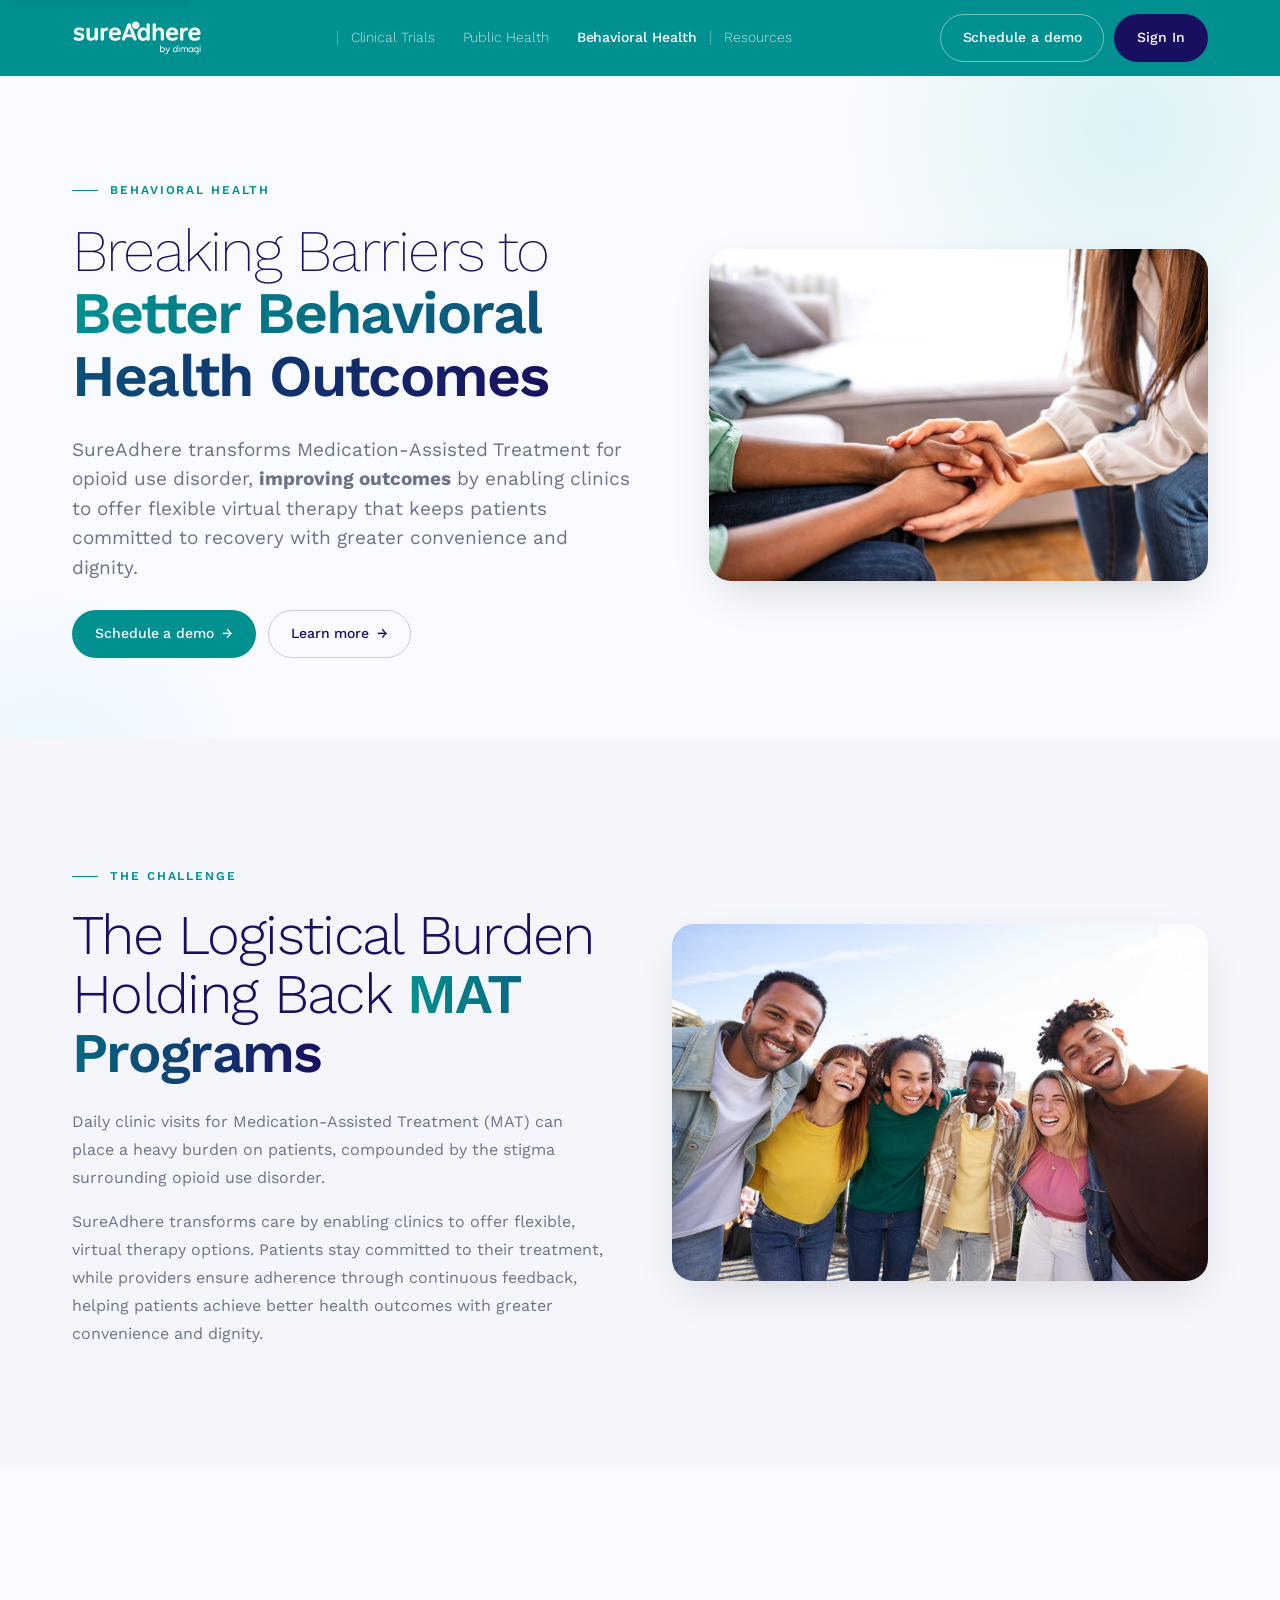
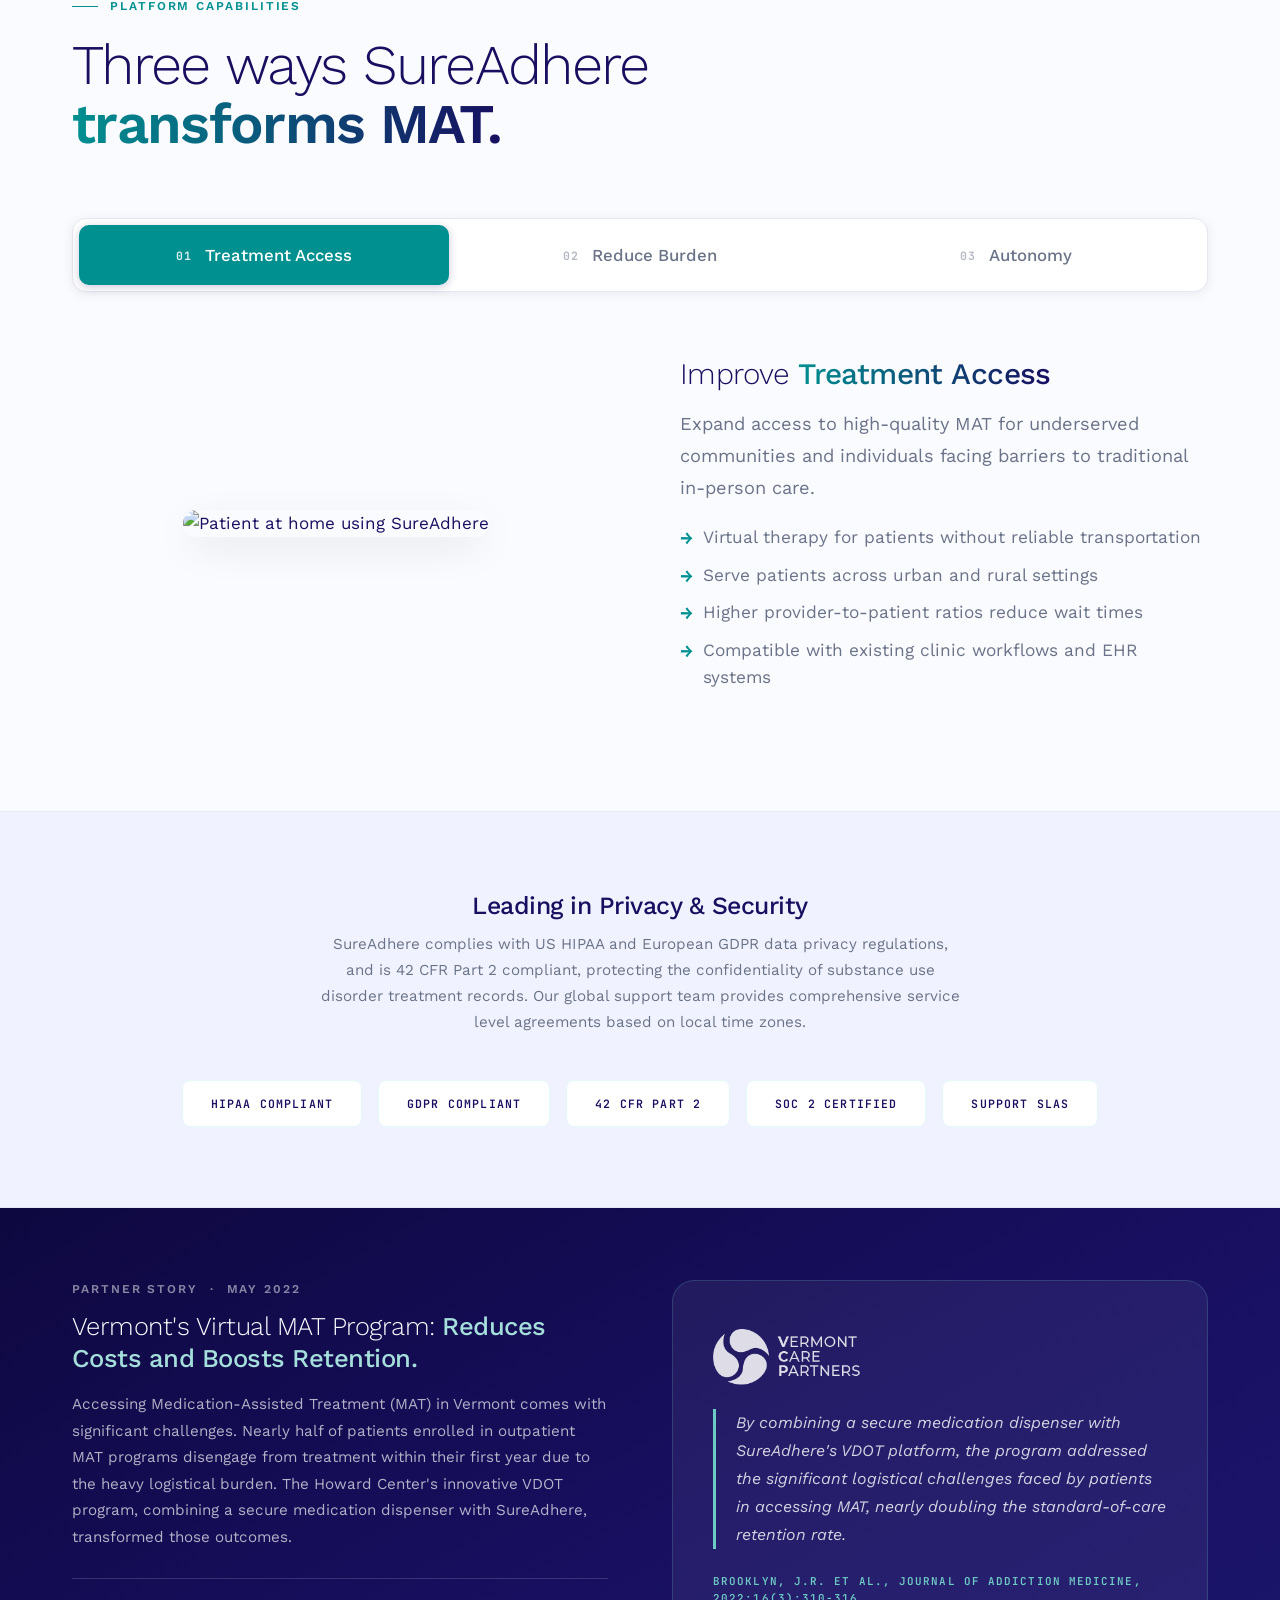
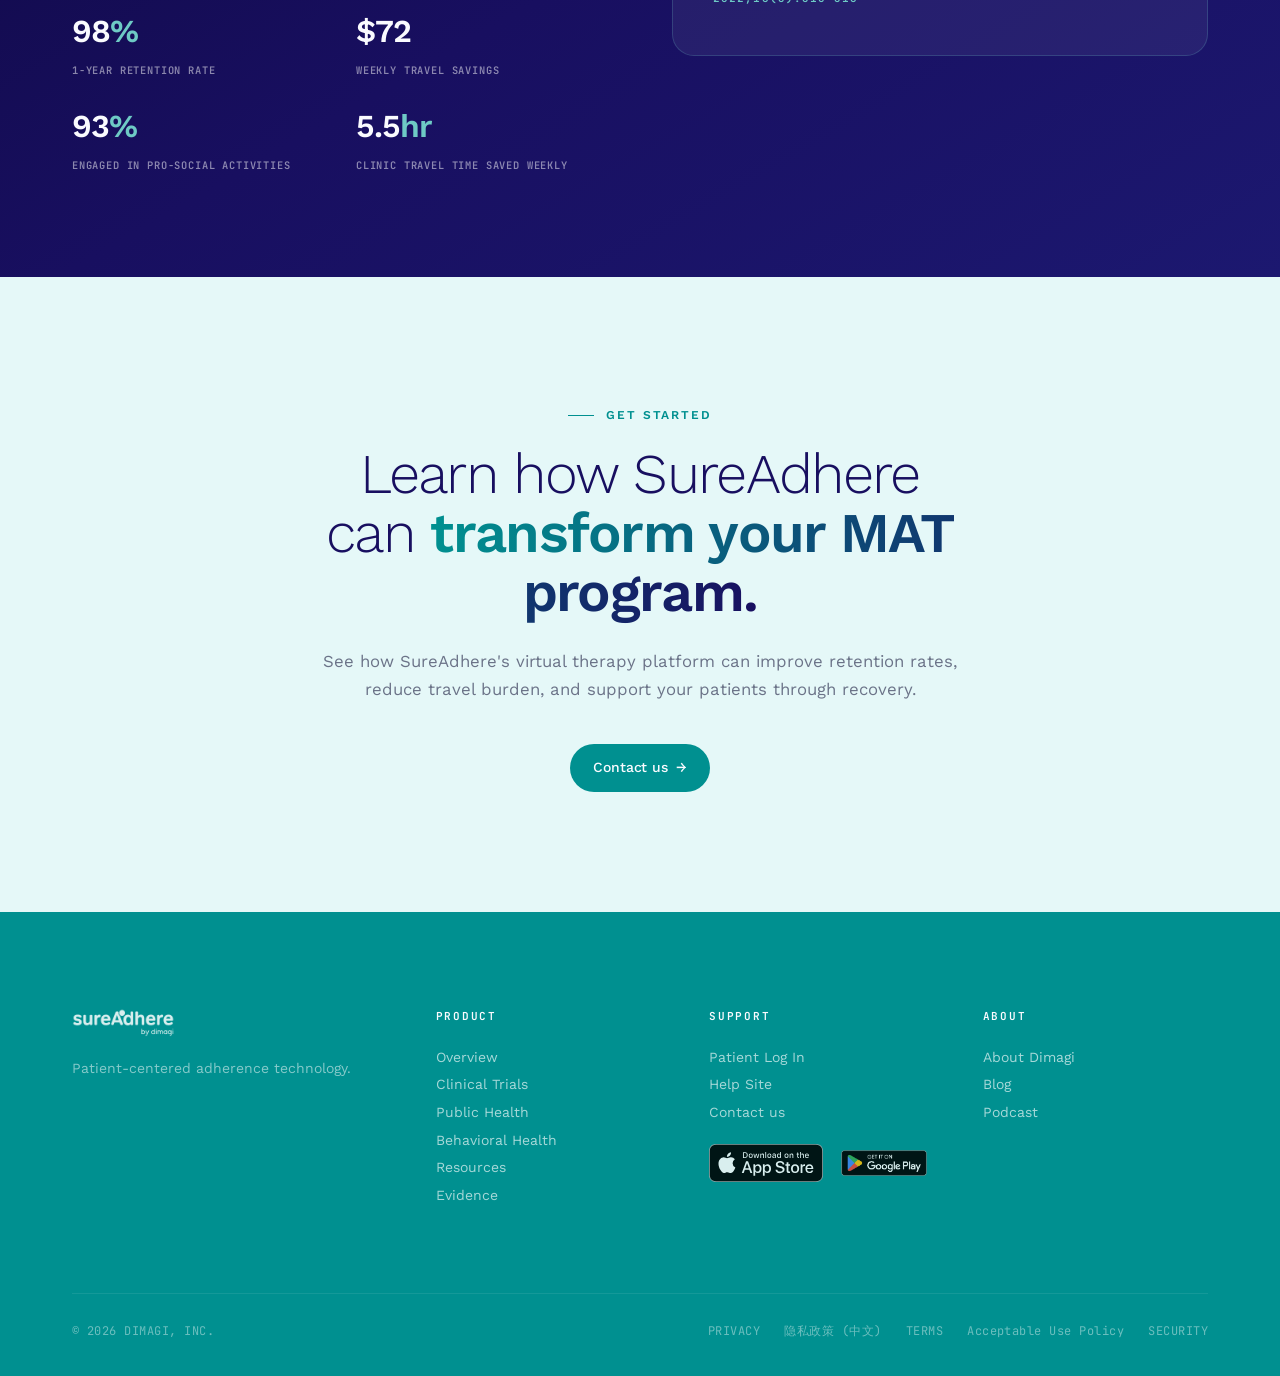
==== behavioral-health/index.html @ 7e2e826c "Bug fixes: mobile nav color, footer columns, nav consistency, AUP footer link Co-Authored-By: Claude" ====
<!doctype html>
<html lang="en">
<head>
<meta charset="utf-8" />
<link rel="icon" type="image/png" href="../assets/favicon.png">
<meta name="viewport" content="width=device-width, initial-scale=1" />
<title>Behavioral Health | SureAdhere</title>
<meta name="description" content="SureAdhere enables clinics to offer flexible virtual Medication-Assisted Treatment, reducing travel burden, doubling retention rates, and improving outcomes for opioid use disorder.">

<meta property="og:type" content="website">
<meta property="og:url" content="https://dimagi.com/sureadhere-behavioral-health/">
<link rel="canonical" href="https://dimagi.com/sureadhere-behavioral-health/">
<meta property="og:title" content="SureAdhere for Behavioral Health: Virtual MAT for Opioid Use Disorder">
<meta property="og:description" content="SureAdhere transforms MAT care, reducing travel burden, doubling retention rates, and improving outcomes for opioid use disorder.">
<meta property="og:image" content="../assets/images/hero-behavioral-health.jpg">
<link rel="preconnect" href="https://fonts.googleapis.com">
<link rel="preconnect" href="https://fonts.gstatic.com" crossorigin>
<link href="https://fonts.googleapis.com/css2?family=Work+Sans:wght@200;300;400;500;600;700&family=JetBrains+Mono:wght@400;500;600&display=swap" rel="stylesheet">
<link rel="stylesheet" href="../assets/styles.css">
<style>
  /* ── Benefit trio ── */
  .benefit-grid {
    display: grid;
    grid-template-columns: repeat(3, 1fr);
    gap: 24px;
    margin-top: 48px;
  }
  .benefit-card {
    background: var(--paper-2);
    border: 1px solid var(--line);
    border-radius: var(--radius-lg);
    padding: 40px 36px;
    display: flex;
    flex-direction: column;
    gap: 14px;
    text-align: center;
    align-items: center;
  }
  .benefit-card img {
    width: 64px; height: 64px;
    object-fit: contain;
  }
  .benefit-card h3 {
    font-size: 1.1rem;
    font-weight: 500;
  }
  .benefit-card p {
    font-size: 0.92rem;
    color: var(--muted);
    line-height: 1.7;
  }
  @media (max-width: 860px) {
    .benefit-grid { grid-template-columns: 1fr; }
  }

  /* ── Impact stats ── */
  .impact-stats {
    display: grid;
    grid-template-columns: repeat(3, 1fr);
    gap: 24px;
    margin-top: 48px;
  }
  .impact-stat {
    background: var(--paper-2);
    border: 1px solid var(--line);
    border-radius: var(--radius-lg);
    padding: 40px 32px;
    text-align: center;
  }
  .impact-stat-val {
    font-size: clamp(2.4rem, 4vw, 3.2rem);
    font-weight: 700;
    line-height: 1;
    background: var(--grad-text);
    -webkit-background-clip: text;
    -webkit-text-fill-color: transparent;
    background-clip: text;
    margin-bottom: 10px;
  }
  .impact-stat-label {
    font-size: 0.88rem;
    color: var(--muted);
    line-height: 1.5;
  }
  .impact-stat-cite {
    font-family: var(--mono);
    font-size: 0.68rem;
    color: var(--muted-soft);
    margin-top: 8px;
    letter-spacing: 0.04em;
  }
  @media (max-width: 860px) {
    .impact-stats { grid-template-columns: 1fr 1fr; }
  }
  @media (max-width: 500px) {
    .impact-stats { grid-template-columns: 1fr; }
  }

  /* ── Behavioral-health partner-story overrides ── */
  .partner-stories-dark { padding: 72px 0; }
  .story-featured { align-items: start; margin-top: 0; padding-bottom: 0; border-bottom: 0; }
  .story-stats { display: grid; grid-template-columns: repeat(2, 1fr); gap: 24px 32px; }
  .story-featured-logo { height: 56px; }
</style>
</head>
<body class="page--solutions">
<a class="skip-link" href="#main">Skip to main content</a>

<!-- ───── NAV ───── -->
<div class="nav-wrap">
  <div class="container">
    <nav class="primary">
      <a class="logo" href="../index.html">
        <img src="../assets/images/sureadhere-logo-full-color.png" alt="SureAdhere by Dimagi" style="height:38px;width:auto;filter:brightness(0) invert(1);opacity:0.95;">
      </a>
      <div class="nav-links">
        <a href="../clinical-trials/index.html" class="nav-sep">Clinical Trials</a>
        <a href="../public-health/index.html">Public Health</a>
        <a href="../behavioral-health/index.html" class="nav-active" aria-current="page">Behavioral Health</a>
        <a href="../resources/index.html" class="nav-sep">Resources</a>
      </div>
      <div class="nav-cta">
        <a class="btn btn-ghost" href="../contact/">Schedule a demo</a>
        <a class="btn btn-primary" href="../login/" target="_blank" rel="noopener">Sign In</a>
      </div>
      <button class="nav-hamburger" aria-label="Open menu">
        <span></span><span></span><span></span>
      </button>
    </nav>
  </div>
</div>

<!-- ───── HERO ───── -->
<section id="main" class="hero" style="padding:96px 0 80px;">
  <div class="container">
    <div class="hero-grid">
      <div>
        <span class="eyebrow">BEHAVIORAL HEALTH</span>
        <h1 class="hero-title">
          Breaking Barriers to <em>Better Behavioral Health Outcomes</em>
        </h1>
        <p class="hero-sub">
          SureAdhere transforms Medication-Assisted Treatment for opioid use disorder, <strong>improving outcomes</strong> by enabling clinics to offer flexible virtual therapy that keeps patients committed to recovery with greater convenience and dignity.
        </p>
        <div class="hero-ctas">
          <a class="btn btn-indigo btn-arrow" href="../contact/">Schedule a demo</a>
          <a class="btn btn-ghost btn-arrow" href="#features">Learn more</a>
        </div>
      </div>
      <div class="hero-image">
        <img src="../assets/images/hero-behavioral-health.jpg" alt="Person in recovery using SureAdhere for virtual MAT" style="border-radius:var(--radius-lg);box-shadow:0 16px 48px -12px rgba(0,0,0,0.18);">
      </div>
    </div>
  </div>
</section>

<!-- ───── INTRO COPY ───── -->
<section class="section warm">
  <div class="container">
    <div style="display:grid;grid-template-columns:1fr 1fr;gap:64px;align-items:center;">
      <div>
        <span class="eyebrow">THE CHALLENGE</span>
        <h2 class="section-title">The Logistical Burden Holding Back <em>MAT Programs</em></h2>
        <p style="color:var(--muted);font-size:1rem;line-height:1.75;margin:24px 0 16px;">
          Daily clinic visits for Medication-Assisted Treatment (MAT) can place a heavy burden on patients, compounded by the stigma surrounding opioid use disorder.
        </p>
        <p style="color:var(--muted);font-size:1rem;line-height:1.75;margin:0;">
          SureAdhere transforms care by enabling clinics to offer flexible, virtual therapy options. Patients stay committed to their treatment, while providers ensure adherence through continuous feedback, helping patients achieve better health outcomes with greater convenience and dignity.
        </p>
      </div>
      <div>
        <img src="../assets/images/bh-community.jpg" alt="Community members supported by behavioral health MAT program" style="border-radius:var(--radius-lg);box-shadow:0 16px 48px -12px rgba(0,0,0,0.14);" loading="lazy">
      </div>
    </div>
  </div>
</section>

<!-- ───── HOW IT HELPS (tabs) ───── -->
<section class="section" id="features">
  <div class="container">
    <div class="section-head">
      <span class="eyebrow">PLATFORM CAPABILITIES</span>
      <h2 class="section-title">Three ways SureAdhere <em>transforms MAT.</em></h2>
    </div>

    <div class="cap-tabs">
      <button class="cap-tab active" data-tab="bh-tab-access">
        <span class="cap-tab-num">01</span> Treatment Access
      </button>
      <button class="cap-tab" data-tab="bh-tab-burden">
        <span class="cap-tab-num">02</span> Reduce Burden
      </button>
      <button class="cap-tab" data-tab="bh-tab-autonomy">
        <span class="cap-tab-num">03</span> Autonomy
      </button>
    </div>

    <div id="bh-tab-access" class="cap-panel active">
      <div class="cap-panel-copy">
        <h3>Improve <em>Treatment Access</em></h3>
        <p>Expand access to high-quality MAT for underserved communities and individuals facing barriers to traditional in-person care.</p>
        <ul>
          <li>Virtual therapy for patients without reliable transportation</li>
          <li>Serve patients across urban and rural settings</li>
          <li>Higher provider-to-patient ratios reduce wait times</li>
          <li>Compatible with existing clinic workflows and EHR systems</li>
        </ul>
      </div>
      <div class="cap-panel-img">
        <img src="../assets/images/bh-home.jpg" alt="Patient at home using SureAdhere" loading="lazy" style="max-height:552px;border-radius:var(--radius-lg);box-shadow:0 12px 40px -8px rgba(0,0,0,0.18);">
      </div>
    </div>

    <div id="bh-tab-burden" class="cap-panel">
      <div class="cap-panel-copy">
        <h3>Reduce <em>Treatment Burden</em></h3>
        <p>Overcome the time, cost, and travel burdens associated with in-person MAT through secure and reliable remote treatment support.</p>
        <ul>
          <li>Patients record doses via video from home, no clinic commute</li>
          <li>Saves patients an average of 5.5 hours of travel per week</li>
          <li>Reduces median weekly travel costs by $72</li>
          <li>Real-time alerts for providers when a dose is missed</li>
        </ul>
      </div>
      <div class="cap-panel-img">
        <img src="../assets/images/bh-step-2.png" alt="SureAdhere web quick actions dashboard" loading="lazy" style="max-height:518px;">
      </div>
    </div>

    <div id="bh-tab-autonomy" class="cap-panel">
      <div class="cap-panel-copy">
        <h3>Increase <em>Autonomy</em></h3>
        <p>Help patients take charge of their recovery with a platform that fits seamlessly into their lives, offering flexibility and convenience throughout treatment.</p>
        <ul>
          <li>Flexible dosing windows that adapt to patients' schedules</li>
          <li>Secure in-app messaging for discreet, stigma-free communication</li>
          <li>Treatment calendar and progress tracking for self-monitoring</li>
          <li>Multilingual and offline-capable for diverse patient needs</li>
        </ul>
      </div>
      <div class="cap-panel-img">
        <img src="../assets/images/bh-step-3.png" alt="SureAdhere patient mobile symptoms screen" loading="lazy" style="max-height:552px;border-radius:var(--radius-lg);box-shadow:0 12px 40px -8px rgba(0,0,0,0.18);">
      </div>
    </div>

  </div>
</section>

<!-- ───── SECURITY & COMPLIANCE ───── -->
<div class="ct-compliance-band">
  <div class="container">
    <div class="ct-compliance-head">
      <h3>Leading in Privacy &amp; Security</h3>
      <p>SureAdhere complies with US HIPAA and European GDPR data privacy regulations, and is 42 CFR Part 2 compliant, protecting the confidentiality of substance use disorder treatment records. Our global support team provides comprehensive service level agreements based on local time zones.</p>
    </div>
    <div class="ct-compliance-items">
      <span class="ct-compliance-badge">HIPAA Compliant</span>
      <span class="ct-compliance-badge">GDPR Compliant</span>
      <span class="ct-compliance-badge">42 CFR Part 2</span>
      <span class="ct-compliance-badge">SOC 2 Certified</span>
      <span class="ct-compliance-badge">Support SLAs</span>
    </div>
  </div>
</div>

<!-- ───── VERMONT PARTNER STORY ───── -->
<section id="impact" class="partner-stories-dark">
  <div class="container">
    <div class="story-featured">
      <div class="story-featured-copy">
        <span class="eyebrow" style="display:block;margin-bottom:12px;">PARTNER STORY &nbsp;·&nbsp; MAY 2022</span>
<h3>Vermont's Virtual MAT Program: <em>Reduces Costs and Boosts Retention.</em></h3>
        <p>Accessing Medication-Assisted Treatment (MAT) in Vermont comes with significant challenges. Nearly half of patients enrolled in outpatient MAT programs disengage from treatment within their first year due to the heavy logistical burden. The Howard Center's innovative VDOT program, combining a secure medication dispenser with SureAdhere, transformed those outcomes.</p>
        <div class="story-stats">
          <div>
            <div class="story-stat-num">98<span>%</span></div>
            <div class="story-stat-lbl">1-Year Retention Rate</div>
          </div>
          <div>
            <div class="story-stat-num">$72</div>
            <div class="story-stat-lbl">Weekly Travel Savings</div>
          </div>
          <div>
            <div class="story-stat-num">93<span>%</span></div>
            <div class="story-stat-lbl">Engaged in Pro-Social Activities</div>
          </div>
          <div>
            <div class="story-stat-num">5.5<span>hr</span></div>
            <div class="story-stat-lbl">Clinic Travel Time Saved Weekly</div>
          </div>
        </div>
      </div>

      <div class="story-featured-visual">
        <img class="story-featured-logo" src="../assets/images/logo-vermont-care.png" alt="Vermont Care Partners" loading="lazy">
        <p class="story-quote-text">
          By combining a secure medication dispenser with SureAdhere's VDOT platform, the program addressed the significant logistical challenges faced by patients in accessing MAT, nearly doubling the standard-of-care retention rate.
        </p>
        <div class="story-quote-attr">Brooklyn, J.R. et al., Journal of Addiction Medicine, 2022;16(3):310-316</div>
      </div>
    </div>
  </div>
</section>

<!-- ───── CTA ───── -->
<section class="section" style="background:var(--indigo-soft);text-align:center;">
  <div class="container" style="max-width:700px;">
    <span class="eyebrow">GET STARTED</span>
    <h2 class="section-title" style="margin-bottom:24px;">Learn how SureAdhere can <em>transform your MAT program.</em></h2>
    <p style="color:var(--muted);font-size:1.05rem;margin-bottom:40px;line-height:1.7;">
      See how SureAdhere's virtual therapy platform can improve retention rates, reduce travel burden, and support your patients through recovery.
    </p>
    <div style="display:flex;gap:16px;justify-content:center;flex-wrap:wrap;">
      <a class="btn btn-indigo btn-arrow" href="../contact/">Contact us</a>
    </div>
  </div>
</section>

<!-- ───── FOOTER ───── -->
<footer>
  <div class="container">
    <div class="footer-grid">
      <div class="footer-brand">
        <div class="logo" style="gap:10px;">
          <img src="../assets/images/sureadhere-logo-full-color.png" alt="SureAdhere by Dimagi" style="height:30px;width:auto;filter:brightness(0) invert(1);opacity:0.85;">
        </div>
        <p>Patient-centered adherence technology.</p>
      </div>
      <div class="footer-col">
        <h5>Product</h5>
        <ul>
          <li><a href="../index.html">Overview</a></li>
          <li><a href="../clinical-trials/index.html">Clinical Trials</a></li>
          <li><a href="../public-health/index.html">Public Health</a></li>
          <li><a href="index.html">Behavioral Health</a></li>
          <li><a href="../resources/index.html">Resources</a></li>
          <li><a href="../publications/index.html">Evidence</a></li>
        </ul>
      </div>
      <div class="footer-col">
        <h5>Support</h5>
        <ul>
          <li><a href="../login/" target="_blank" rel="noopener">Patient Log In</a></li>
          <li><a href="https://dimagi.atlassian.net/wiki/spaces/sa/overview" target="_blank" rel="noopener">Help Site</a></li>
          <li><a href="../contact/">Contact us</a></li>
        </ul>
          <div class="footer-badges">
            <a href="https://apps.apple.com/us/app/sureadhere-by-dimagi/id6444502883" target="_blank" rel="noopener"><img src="../assets/images/badge-app-store.svg" alt="Download on the App Store" class="badge-apple"></a>
            <a href="https://play.google.com/store/apps/details?id=com.dimagi.sureadhere&hl=en_US" target="_blank" rel="noopener"><img src="../assets/images/badge-google-play.png" alt="Get it on Google Play" class="badge-google"></a>
          </div>
      </div>
      <div class="footer-col">
        <h5>About</h5>
        <ul>
          <li><a href="https://dimagi.com/" target="_blank" rel="noopener">About Dimagi</a></li>
          <li><a href="https://dimagi.com/blog/" target="_blank" rel="noopener">Blog</a></li>
          <li><a href="https://dimagi.com/podcast/" target="_blank" rel="noopener">Podcast</a></li>
        </ul>
      </div>
    </div>
    <div class="footer-bottom">
      <span>&copy; 2026 DIMAGI, INC.</span>
      <span style="display:flex;gap:24px;flex-wrap:wrap;">
        <a href="../privacy-policy/index.html">PRIVACY</a>
        <a href="../privacy-policy-chinese/index.html">隐私政策 (中文)</a>
        <a href="https://dimagi.com/terms-of-service/" target="_blank" rel="noopener">TERMS</a>
        <a href="https://dimagi.com/terms-aup/" target="_blank" rel="noopener">Acceptable Use Policy</a>
        <a href="https://dimagi.safebase.us/" target="_blank" rel="noopener">SECURITY</a>
      </span>
    </div>
  </div>
</footer>

<script>
(function () {
  var ham = document.querySelector('.nav-hamburger');
  if (ham) {
    ham.addEventListener('click', function () {
      this.classList.toggle('is-open');
      document.querySelector('.nav-links').classList.toggle('is-open');
      document.querySelector('.nav-cta').classList.toggle('is-open');
    });
  }
  document.querySelectorAll('.nav-links a').forEach(function (a) {
    a.addEventListener('click', function () {
      document.querySelector('.nav-hamburger').classList.remove('is-open');
      document.querySelector('.nav-links').classList.remove('is-open');
      document.querySelector('.nav-cta').classList.remove('is-open');
    });
  });

  document.querySelectorAll('.cap-tab').forEach(function (btn) {
    btn.addEventListener('click', function () {
      var target = this.getAttribute('data-tab');
      document.querySelectorAll('.cap-tab').forEach(function (t) { t.classList.remove('active'); });
      document.querySelectorAll('.cap-panel').forEach(function (p) { p.classList.remove('active'); });
      this.classList.add('active');
      var panel = document.getElementById(target);
      if (panel) panel.classList.add('active');
    });
  });
})();
</script>
</body>
</html>
---- assets/styles.css ----
:root {
  /* Inks - very deep navy/indigo */
  --ink: #180F60;
  --ink-2: #180F60;
  --deep-purple: #044845;

  /* Light surfaces */
  --paper: #FAFBFF;
  --paper-2: #FFFFFF;
  --paper-warm: #F5F6FB;
  --paper-cool: #F0F3FF;
  --line: #E6E7F0;
  --rule: #C9CCE0;

  /* Brand */
  --indigo: #009090;
  --indigo-deep: #180F60;
  --indigo-soft: #E5F8F8;
  --sky: #50C4FF;
  --sky-tint: #EBF5FF;

  /* Indigo scale (CommCare HQ B5) — for per-page header gradients */
  --indigo-300: #4DBBBA;
  --indigo-400: #009090;
  --indigo-500: #009090;
  --indigo-600: #180F60;

  /* Muted */
  --muted: #6B7388;
  --muted-soft: #9DA3B5;

  /* Gradients */
  --grad: linear-gradient(135deg, var(--indigo-deep) 0%, var(--indigo) 50%, var(--sky) 100%);
  --grad-text: linear-gradient(90deg, #180F60 0%, #009090 55%, #50C4FF 100%);
  --grad-text-on-dark: linear-gradient(90deg, #FFFFFF 0%, #50C4FF 100%);
  --grad-deep: linear-gradient(135deg, #0A0930 0%, #180F60 50%, #1A2060 100%);

  /* Fonts */
  --sans: 'Work Sans', -apple-system, BlinkMacSystemFont, 'Helvetica Neue', Arial, sans-serif;
  --mono: 'JetBrains Mono', 'SF Mono', Menlo, monospace;

  /* Radii */
  --radius-sm: 8px;
  --radius: 14px;
  --radius-lg: 22px;
}
* { box-sizing: border-box; }
html, body { margin: 0; padding: 0; }
body {
  font-family: var(--sans);
  color: var(--ink);
  background: var(--paper);
  font-size: 17px;
  line-height: 1.55;
  -webkit-font-smoothing: antialiased;
  font-weight: 400;
}
a { color: inherit; text-decoration: none; }
a:not(.btn):hover { color: var(--indigo); }
img, svg { max-width: 100%; display: block; }
.container { max-width: 1200px; margin: 0 auto; padding: 0 32px; }

/* Per-page header gradient overrides (override --grad-text scoped to body class) */
body.page--solutions    { --grad-text: linear-gradient(90deg, var(--indigo-500) 0%, var(--indigo-600) 100%); }
body.page--pricing      { --grad-text: linear-gradient(90deg, var(--indigo-400) 0%, var(--indigo-500) 100%); }
body.page--platform     { --grad-text: linear-gradient(90deg, var(--indigo-300) 0%, var(--indigo-400) 100%); }
body.page--get-started  { --grad-text: linear-gradient(90deg, var(--indigo-600) 0%, #180F60 100%); }
body.page--resources    { --grad-text: linear-gradient(90deg, var(--indigo-600) 0%, var(--indigo-500) 100%); }
body.page--enterprise   { --grad-text: linear-gradient(90deg, var(--indigo-600) 0%, var(--indigo-500) 100%); }
body.page--providers    { --grad-text: linear-gradient(90deg, var(--indigo-500) 0%, var(--indigo-400) 100%); }

/* ---- HEADINGS (Connect-style: light weight + gradient em) ---- */
h1, h2 {
  margin: 0;
  color: var(--ink);
  letter-spacing: -0.025em;
  line-height: 1.08;
  font-weight: 300;
}
h3 {
  margin: 0;
  color: var(--ink);
  letter-spacing: -0.02em;
  line-height: 1.15;
  font-weight: 400;
}
h4 {
  margin: 0;
  color: var(--ink);
  font-weight: 500;
  letter-spacing: -0.01em;
}
h1 em, h2 em, h3 em {
  font-style: normal;
  background: var(--grad-text);
  -webkit-background-clip: text;
  -webkit-text-fill-color: transparent;
  background-clip: text;
  font-weight: 600;
}
.on-dark h1 em, .on-dark h2 em, .on-dark h3 em,
.section.dark h1 em, .section.dark h2 em, .section.dark h3 em {
  background: var(--grad-text-on-dark);
  -webkit-background-clip: text;
  -webkit-text-fill-color: transparent;
  background-clip: text;
}

/* ---- EYEBROW (sans, bar prefix) ---- */
.eyebrow {
  display: inline-flex;
  align-items: center;
  gap: 12px;
  font-size: 12px;
  font-weight: 600;
  letter-spacing: 0.16em;
  text-transform: uppercase;
  color: var(--indigo);
  margin-bottom: 20px;
}
.eyebrow::before {
  content: '';
  width: 26px;
  height: 1px;
  background: var(--indigo);
}
.eyebrow.on-dark { color: rgba(80,196,255,0.85); }
.eyebrow.on-dark::before { background: rgba(80,196,255,0.7); }
.eyebrow.muted { color: var(--muted); }
.eyebrow.muted::before { background: var(--muted); }

/* ---- SKIP-TO-CONTENT ---- */
.skip-link {
  position: absolute;
  top: -48px;
  left: 8px;
  z-index: 100;
  background: #fff;
  color: var(--indigo);
  padding: 10px 18px;
  border-radius: 8px;
  font-family: var(--sans);
  font-size: 0.9rem;
  font-weight: 600;
  text-decoration: none;
  box-shadow: 0 4px 12px rgba(0,0,0,0.18);
  transition: top 150ms ease;
}
.skip-link:focus {
  top: 8px;
  outline: 2px solid var(--indigo);
  outline-offset: 2px;
}

/* ---- NAV ---- */
.nav-wrap {
  position: sticky; top: 0; z-index: 50;
  background: #009090;
  border-bottom: none;
}
nav.primary {
  display: flex; align-items: center; justify-content: space-between;
  height: 76px;
}
.logo {
  display: flex; align-items: center; gap: 10px;
  font-weight: 600; font-size: 18px; letter-spacing: -0.02em;
  color: #fff;
}
.nav-wrap .logo-img { filter: brightness(0) invert(1); opacity: 0.95; transition: filter 220ms ease, opacity 220ms ease; }
.nav-wrap .logo img,
.nav-wrap .logo .logo-img { transition: filter 220ms ease, opacity 220ms ease; }
.nav-wrap .logo:hover img,
.nav-wrap .logo:focus-visible img,
.nav-wrap .logo:hover .logo-img,
.nav-wrap .logo:focus-visible .logo-img {
  filter: brightness(0) saturate(100%) invert(10%) sepia(85%) saturate(3000%) hue-rotate(251deg) brightness(80%) contrast(118%) !important;
  opacity: 1 !important;
}
.logo-img {
  height: 36px; width: auto;
  display: block;
}
.logo-img.invert {
  filter: brightness(0) invert(1);
  opacity: 0.95;
}
/* legacy CSS-drawn mark, kept as fallback */
.logo-mark {
  width: 32px; height: 32px;
  background: var(--grad);
  border-radius: 8px;
  position: relative;
}
.logo-mark::after {
  content: ""; position: absolute; inset: 7px;
  background: rgba(255,255,255,0.95);
  clip-path: polygon(0 60%, 30% 60%, 30% 30%, 60% 30%, 60% 0, 100% 0, 100% 100%, 0 100%);
  border-radius: 2px;
}
.nav-links {
  display: flex; gap: 28px; align-items: center;
  font-size: 14px; font-weight: 300;
  letter-spacing: -0.005em;
}
.nav-links a { color: rgba(255,255,255,0.75); transition: color 120ms, font-weight 120ms; text-decoration: none; }
.nav-links a:hover { color: #fff; font-weight: 700; text-decoration: none; }
.nav-links a:active { color: rgba(255,255,255,0.6); }
.nav-links a.nav-active { color: #fff; font-weight: 500; }

/* ---- SOLUTIONS INLINE GROUP ---- */
.nav-sol-group {
  display: flex;
  align-items: center;
  gap: 18px;
  border-left: 1px solid rgba(255,255,255,0.18);
  border-right: 1px solid rgba(255,255,255,0.18);
  padding: 0 24px;
}
.nav-sol-label {
  font-size: 9px;
  font-weight: 600;
  letter-spacing: 0.14em;
  text-transform: uppercase;
  color: rgba(255,255,255,0.4);
  white-space: nowrap;
  flex-shrink: 0;
  text-decoration: none;
  transition: color 120ms;
}
.nav-sol-label:hover { color: rgba(255,255,255,0.72); }
.nav-links .nav-sol-label { color: rgba(255,255,255,0.4); }
.nav-links .nav-sol-label:hover { color: rgba(255,255,255,0.72); }

/* ---- NAV SECTION DIVIDERS ---- */
.nav-links a.nav-sep {
  position: relative;
}
.nav-links a.nav-sep::before {
  content: '';
  position: absolute;
  left: -14px;
  top: 50%;
  transform: translateY(-50%);
  height: 14px;
  width: 1px;
  background: rgba(255,255,255,0.3);
}

.nav-cta { display: flex; gap: 10px; align-items: center; }
.nav-wrap .btn-ghost { color: #fff; border-color: rgba(255,255,255,0.45); }
.nav-wrap .btn-ghost:hover { border-color: transparent; }
.nav-wrap .btn-primary { background: #180F60; color: #fff; }
.nav-wrap .btn-primary:hover { background: #0F0A45; transform: translateY(-1px); }

/* ---- MOBILE NAV HAMBURGER ---- */
.nav-hamburger {
  display: none;
  flex-direction: column;
  justify-content: center;
  align-items: center;
  gap: 5px;
  background: none;
  border: none;
  cursor: pointer;
  padding: 8px;
  margin-left: 8px;
  border-radius: 6px;
}
.nav-hamburger span {
  display: block;
  width: 22px;
  height: 2px;
  background: rgba(255,255,255,0.9);
  border-radius: 2px;
  transition: transform 0.22s ease, opacity 0.22s ease;
  transform-origin: center;
}
.nav-hamburger.is-open span:nth-child(1) { transform: translateY(7px) rotate(45deg); }
.nav-hamburger.is-open span:nth-child(2) { opacity: 0; transform: scaleX(0); }
.nav-hamburger.is-open span:nth-child(3) { transform: translateY(-7px) rotate(-45deg); }

.btn {
  display: inline-flex; align-items: center; gap: 8px;
  padding: 12px 22px; border-radius: 999px;
  font-weight: 500; font-size: 14px;
  font-family: inherit;
  transition: all 150ms ease;
  border: 1px solid transparent; cursor: pointer;
  white-space: nowrap;
  letter-spacing: -0.005em;
}
.btn-primary {
  background: var(--ink); color: var(--paper);
}
.btn-primary:hover { background: #007575; color: #fff; transform: translateY(-1px); }
.btn-ghost {
  background: transparent; color: var(--ink); border-color: var(--rule);
}
.btn-ghost:hover { background: var(--ink); color: #fff; border-color: var(--ink); transform: translateY(-1px); }
.btn-indigo {
  background: var(--indigo); color: var(--paper);
}
.btn-indigo:hover { background: var(--indigo-deep); color: #fff; transform: translateY(-1px); }
.btn-on-dark {
  background: var(--paper); color: var(--ink);
}
.btn-on-dark:hover { background: #007575; color: #fff; transform: translateY(-1px); }
.btn-arrow::after { content: "→"; font-weight: 500; transition: transform 150ms; }
.btn-arrow:hover::after { transform: translateX(3px); }
.btn:focus-visible {
  outline: 2px solid var(--indigo);
  outline-offset: 3px;
}
.btn-on-dark:focus-visible,
.btn-ghost-on-dark:focus-visible {
  outline-color: #fff;
}
a:focus-visible {
  outline: 2px solid var(--indigo);
  outline-offset: 2px;
  border-radius: 2px;
}

/* ---- HERO ---- */
.hero {
  padding: 120px 0 96px;
  position: relative; overflow: hidden;
}
.hero::before {
  content: ""; position: absolute;
  top: -300px; right: -200px; width: 700px; height: 700px;
  background: radial-gradient(circle, rgba(0,182,181,0.12) 0%, transparent 60%);
  pointer-events: none;
}
.hero::after {
  content: ""; position: absolute;
  bottom: -300px; left: -200px; width: 500px; height: 500px;
  background: radial-gradient(circle, rgba(80,196,255,0.10) 0%, transparent 60%);
  pointer-events: none;
}
.hero-grid {
  display: grid; grid-template-columns: 1.15fr 1fr;
  gap: 64px; align-items: center;
  position: relative; z-index: 1;
}
h1.hero-title {
  font-size: clamp(38px, 4.6vw, 60px);
  line-height: 1.06; letter-spacing: -0.03em;
  font-weight: 200;
  margin: 0 0 28px;
}
.hero-sub {
  font-size: 19px; color: var(--muted);
  margin: 0 0 28px; max-width: 560px;
  font-weight: 400;
}
.hero-tagline {
  font-family: var(--mono);
  font-size: 13px; font-weight: 500;
  color: var(--ink-2);
  margin: 0 0 40px;
  padding: 14px 18px;
  background: var(--indigo-soft);
  border-left: 2px solid var(--indigo);
  border-radius: 0 var(--radius-sm) var(--radius-sm) 0;
  letter-spacing: -0.005em;
  display: inline-block;
}
.hero-ctas { display: flex; gap: 12px; flex-wrap: wrap; }

/* Dark hero variant — homepage indigo-saturated header */
.hero.hero-dark {
  background: #009090;
  color: var(--paper);
  padding: 96px 0 88px;
}
.hero.hero-dark::before {
  background: radial-gradient(circle, rgba(80,196,255,0.18) 0%, transparent 60%);
}
.hero.hero-dark::after {
  background: radial-gradient(circle, rgba(255,255,255,0.06) 0%, transparent 60%);
}
.hero.hero-dark h1.hero-title { color: var(--paper); }
.hero.hero-dark h1.hero-title em {
  background: linear-gradient(90deg, #FFFFFF 0%, #A5DFDB 100%);
  -webkit-background-clip: text;
  -webkit-text-fill-color: transparent;
  background-clip: text;
  font-weight: 600;
}
.hero.hero-dark .hero-sub {
  color: rgba(255,255,255,0.78);
  max-width: 600px;
}

/* Ghost button on dark backgrounds */
.btn-ghost-on-dark {
  background: transparent;
  color: var(--paper);
  border: 1px solid rgba(255,255,255,0.32);
}
.btn-ghost-on-dark:hover {
  border-color: transparent;
  color: #fff;
  background: rgba(255,255,255,0.14);
  transform: translateY(-1px);
}

/* Hero image (right column on dark hero) */
.hero-image {
  position: relative;
  width: 100%;
  display: flex;
  align-items: center;
  justify-content: center;
}
.hero-image img {
  width: 100%;
  height: auto;
  max-width: 560px;
  display: block;
}

/* Demo video in How It Works (legacy) */
.how-video {
  margin: 0 auto 64px;
  max-width: 880px;
}

/* Platform overview · text-left, video-right */
.platform-grid {
  display: grid;
  grid-template-columns: 1fr 1.1fr;
  gap: 72px;
  align-items: center;
}
.platform-copy { max-width: 520px; }
.platform-copy .section-title {
  font-size: clamp(32px, 3.4vw, 44px);
  margin-bottom: 24px;
}
.platform-lede {
  font-size: 17px;
  line-height: 1.6;
  color: var(--ink-2);
  margin: 0 0 28px;
}
.platform-claims {
  display: flex;
  flex-direction: column;
  gap: 6px;
  border-left: 2px solid var(--indigo);
  padding-left: 18px;
}
.platform-claim {
  font-size: 17px;
  color: var(--muted);
  margin: 0;
  line-height: 1.45;
}
.platform-claim strong {
  color: var(--ink);
  font-weight: 600;
  background: var(--grad-text);
  -webkit-background-clip: text;
  -webkit-text-fill-color: transparent;
  background-clip: text;
}
.platform-video { width: 100%; }

/* hero stats strip (Connect-style, light, top of page) */
.hero-stats {
  padding: 0 0 80px;
  background: var(--paper);
}
.hero-stats-grid {
  display: grid;
  grid-template-columns: repeat(4, 1fr);
  border-top: 1px solid var(--line);
  border-bottom: 1px solid var(--line);
}
.hero-stats-cell {
  padding: 32px 24px;
  border-right: 1px solid var(--line);
}
.hero-stats-cell:last-child { border-right: 0; }
.hero-stats-num {
  font-size: clamp(34px, 3.4vw, 44px);
  font-weight: 200;
  line-height: 1;
  letter-spacing: -0.02em;
  color: var(--ink);
  margin-bottom: 12px;
  font-feature-settings: "tnum";
}
.hero-stats-num span { color: var(--indigo); font-weight: 300; }
.hero-stats-lbl {
  font-size: 13px;
  font-weight: 400;
  color: var(--muted);
  line-height: 1.4;
  letter-spacing: 0;
}

/* On-dark variant — embedded in purple hero */
.hero-stats--on-dark {
  padding: 0;
  margin-top: 72px;
  background: transparent;
}
.hero-stats--on-dark .hero-stats-grid {
  border-top: 1px solid rgba(255,255,255,0.18);
  border-bottom: 1px solid rgba(255,255,255,0.18);
}
.hero-stats--on-dark .hero-stats-cell {
  border-right: 1px solid rgba(255,255,255,0.14);
}
.hero-stats--on-dark .hero-stats-cell:last-child { border-right: 0; }
.hero-stats--on-dark .hero-stats-num { color: var(--paper); }
.hero-stats--on-dark .hero-stats-num span { color: var(--sky); }
.hero-stats--on-dark .hero-stats-lbl { color: rgba(255,255,255,0.62); }

/* hero video */
.hero-video {
  position: relative;
  width: 100%;
}
.video-frame {
  position: relative;
  width: 100%;
  aspect-ratio: 16 / 9;
  border-radius: var(--radius-lg);
  overflow: hidden;
  background: var(--ink);
  box-shadow: 0 40px 80px -20px rgba(10,6,32,0.45), 0 16px 32px -8px rgba(10,6,32,0.20);
}
.video-frame::before {
  content: ""; position: absolute; inset: -1px;
  border-radius: var(--radius-lg);
  padding: 1px;
  background: linear-gradient(135deg, rgba(0,182,181,0.40), rgba(80,196,255,0.20) 50%, rgba(10,6,32,0.20));
  -webkit-mask: linear-gradient(#000 0 0) content-box, linear-gradient(#000 0 0);
  -webkit-mask-composite: xor;
  mask-composite: exclude;
  pointer-events: none;
  z-index: 2;
}
.video-frame iframe {
  position: absolute;
  inset: 0;
  width: 100%;
  height: 100%;
  border: 0;
}

/* product mockup */
.product-mock {
  position: relative;
  aspect-ratio: 4 / 5;
  width: 100%;
  background: var(--grad-deep);
  border-radius: var(--radius-lg);
  padding: 28px;
  box-shadow: 0 40px 80px -20px rgba(10,6,32,0.50), 0 16px 32px -8px rgba(10,6,32,0.20);
  overflow: hidden;
}
.product-mock::before {
  content: ""; position: absolute; inset: 0;
  background:
    radial-gradient(circle at 20% 0%, rgba(80,196,255,0.30), transparent 50%),
    radial-gradient(circle at 100% 100%, rgba(0,182,181,0.35), transparent 50%);
  pointer-events: none;
}
.mock-card {
  position: relative; z-index: 1;
  background: rgba(255,255,255,0.97);
  border-radius: 12px;
  padding: 18px;
  margin-bottom: 12px;
  box-shadow: 0 8px 16px -4px rgba(0,0,0,0.15);
}
.mock-card-head {
  display: flex; justify-content: space-between; align-items: center;
  font-size: 12px; color: var(--muted);
  margin-bottom: 14px;
}
.mock-pill {
  display: inline-block; font-size: 11px; font-weight: 600;
  padding: 3px 8px; border-radius: 999px;
  background: var(--indigo-soft); color: var(--indigo-deep);
  font-family: var(--mono); letter-spacing: 0.04em;
}
.mock-form-row {
  display: flex; justify-content: space-between; align-items: center;
  padding: 10px 0; border-bottom: 1px solid var(--line);
  font-size: 13px;
}
.mock-form-row:last-child { border-bottom: 0; }
.mock-form-row strong { font-weight: 600; color: var(--ink); }
.mock-form-row span { color: var(--muted); font-family: var(--mono); font-size: 12px; }
.mock-bar {
  height: 6px; background: var(--line); border-radius: 3px; overflow: hidden;
  margin-top: 10px;
}
.mock-bar > i {
  display: block; height: 100%;
  background: var(--grad);
  border-radius: 3px;
}
.mock-stat-grid {
  display: grid; grid-template-columns: 1fr 1fr; gap: 10px;
  margin-top: 14px;
}
.mock-stat {
  background: var(--paper-warm); border-radius: 8px; padding: 12px 14px;
}
.mock-stat .num { font-size: 22px; font-weight: 500; color: var(--ink); letter-spacing: -0.02em; }
.mock-stat .lbl { font-size: 11px; color: var(--muted); margin-top: 2px; font-family: var(--mono); letter-spacing: 0.04em; }

.mock-floating {
  position: absolute; z-index: 2;
  background: white; border-radius: 12px;
  padding: 14px 18px;
  box-shadow: 0 16px 36px -8px rgba(10,6,32,0.40);
  display: flex; align-items: center; gap: 12px;
  font-size: 14px;
}
.mock-floating.f1 { top: 18%; right: -8%; }
.mock-floating.f2 { bottom: 14%; left: -10%; }
.mock-dot { width: 10px; height: 10px; border-radius: 50%; background: var(--indigo); }
.mock-dot.sky { background: var(--sky); }

/* ---- LOGO MARQUEE ---- */
.logo-strip {
  padding: 72px 0 80px;
  background: var(--paper-warm);
  border-top: 1px solid var(--line);
  border-bottom: 1px solid var(--line);
  overflow: hidden;
}
.logo-strip-label {
  text-align: center;
  font-family: var(--mono);
  font-size: 11px; font-weight: 600;
  letter-spacing: 0.16em;
  text-transform: uppercase;
  color: var(--muted);
  margin: 0 0 44px;
}
.logo-marquee {
  position: relative;
  -webkit-mask-image: linear-gradient(to right, transparent 0%, black 8%, black 92%, transparent 100%);
  mask-image: linear-gradient(to right, transparent 0%, black 8%, black 92%, transparent 100%);
}
.logo-track {
  display: flex; gap: 0;
  animation: marquee 70s linear infinite;
  width: max-content;
}
.logo-set {
  display: flex; align-items: center; gap: 72px;
  flex-shrink: 0; padding-right: 72px;
}
.logo-org {
  font-size: 20px; font-weight: 500;
  color: var(--ink-2);
  white-space: nowrap;
  letter-spacing: -0.01em;
  opacity: 0.85;
  transition: opacity 200ms, color 200ms;
}
.logo-org:hover { opacity: 1; color: var(--indigo); }
.logo-org-img {
  height: 56px;
  width: auto;
  max-width: 220px;
  object-fit: contain;
  filter: grayscale(1) contrast(0.85);
  opacity: 0.55;
  transition: filter 250ms ease, opacity 250ms ease;
  flex-shrink: 0;
}
.logo-org-img:hover {
  filter: grayscale(0) contrast(1);
  opacity: 1;
}
@keyframes marquee {
  from { transform: translateX(0); }
  to { transform: translateX(-50%); }
}

/* ---- STATS (DARK BAND for boldness) ---- */
.stats {
  padding: 120px 0;
  background: var(--ink);
  color: var(--paper);
  position: relative; overflow: hidden;
}
.stats::before {
  content: ""; position: absolute;
  top: -200px; right: -200px; width: 600px; height: 600px;
  background: radial-gradient(circle, rgba(0,182,181,0.30), transparent 60%);
  pointer-events: none;
}
.stats::after {
  content: ""; position: absolute;
  bottom: -200px; left: -100px; width: 500px; height: 500px;
  background: radial-gradient(circle, rgba(80,196,255,0.15), transparent 60%);
  pointer-events: none;
}
.stats > .container { position: relative; z-index: 1; }
.stats h2 { color: var(--paper); }
.stats .stats-lede {
  font-size: 19px; color: rgba(255,255,255,0.70);
  max-width: 620px; margin-bottom: 64px;
}
.stats-grid {
  display: grid; grid-template-columns: repeat(4, 1fr); gap: 24px;
}
.stat-card {
  padding: 36px 28px;
  background: rgba(255,255,255,0.04);
  border: 1px solid rgba(255,255,255,0.10);
  border-radius: var(--radius);
  transition: all 200ms;
  backdrop-filter: blur(10px);
}
.stat-card:hover {
  transform: translateY(-3px);
  background: rgba(255,255,255,0.06);
  border-color: var(--sky);
}
.stat-num {
  font-size: 64px; font-weight: 200; line-height: 1;
  letter-spacing: -0.04em; color: var(--paper);
  font-feature-settings: "tnum";
}
.stat-num span { color: var(--sky); font-weight: 300; }
.stat-lbl {
  margin-top: 16px; font-size: 14px; color: rgba(255,255,255,0.70);
  line-height: 1.5;
  font-family: var(--mono); letter-spacing: 0.02em;
}

/* ---- SECTION ---- */
.section { padding: 120px 0; }
.section.dark {
  background: var(--ink);
  background-image: var(--grad-deep);
  color: var(--paper);
  position: relative;
  overflow: hidden;
}
.section.dark::before {
  content: ""; position: absolute; inset: 0;
  background:
    radial-gradient(50% 80% at 100% 50%, rgba(0,182,181,0.40), transparent 65%),
    radial-gradient(40% 70% at 0% 50%, rgba(80,196,255,0.16), transparent 70%);
  pointer-events: none;
}
.section.dark > .container { position: relative; z-index: 1; }
.section.dark.partner-stories {
  background: #0b0d2a;
  background-image: none;
}
.section.dark.partner-stories::before { display: none; }
.section.warm { background: var(--paper-warm); }
.section.cool { background: var(--paper-cool); }
.section-head { max-width: 760px; margin-bottom: 64px; }
h2.section-title {
  font-size: clamp(36px, 4.4vw, 56px);
  line-height: 1.06; letter-spacing: -0.03em;
  font-weight: 300; margin: 0 0 24px;
}
.section.dark h2.section-title { color: var(--paper); }
.section-lede, .section-sub {
  font-size: 19px; color: var(--muted);
  max-width: 640px;
}
.section.dark .section-lede,
.section.dark .section-sub { color: rgba(255,255,255,0.70); }

/* ---- PLATFORM CAPABILITIES TABS (shared across CT, BH, PH pages) ---- */
.cap-tabs {
  display: flex; gap: 6px;
  background: #fff; border: 1px solid var(--line);
  border-radius: 14px; padding: 6px;
  box-shadow: 0 2px 12px rgba(0,0,0,0.07);
  margin-bottom: 0;
}
.cap-tab {
  flex: 1; display: flex; align-items: center; justify-content: center; gap: 12px;
  padding: 20px 24px; border-radius: 10px;
  border: none; background: transparent; cursor: pointer;
  font-family: var(--sans); font-size: 1.05rem; font-weight: 500;
  color: var(--muted); transition: all 0.2s ease;
}
.cap-tab:hover { background: var(--paper-2); color: var(--ink); }
.cap-tab.active { background: var(--indigo); color: #fff; box-shadow: 0 2px 10px rgba(24,15,96,0.22); }
.cap-tab-num {
  font-family: var(--mono); font-size: 0.72rem; font-weight: 700;
  letter-spacing: 0.1em; opacity: 0.5;
}
.cap-tab.active .cap-tab-num { opacity: 0.85; }
.cap-panel { display: none; }
.cap-panel.active {
  display: grid; grid-template-columns: 1fr 1fr;
  gap: 80px; align-items: center; padding-top: 64px;
}
.cap-panel-img { order: -1; display: flex; align-items: center; justify-content: center; flex-direction: column; gap: 20px; }
.cap-panel-img img { max-width: 100%; height: auto; object-fit: contain; display: block; }
.cap-panel-copy h3 { font-size: 1.86rem; font-weight: 300; letter-spacing: -0.02em; line-height: 1.2; margin: 0 0 16px; }
.cap-panel-copy h3 em { font-style: normal; font-weight: 500; background: var(--grad-text); -webkit-background-clip: text; -webkit-text-fill-color: transparent; background-clip: text; }
.cap-panel-copy p { font-size: 1.14rem; color: var(--muted); line-height: 1.75; margin: 0 0 20px; }
.cap-panel-copy ul { margin: 0; padding: 0; list-style: none; display: flex; flex-direction: column; gap: 10px; }
.cap-panel-copy ul li { display: flex; align-items: flex-start; gap: 10px; font-size: 1.08rem; color: var(--muted); }
.cap-panel-copy ul li::before { content: "→"; color: var(--indigo); font-weight: 600; flex-shrink: 0; margin-top: 1px; }
@media (max-width: 860px) {
  .cap-panel.active { grid-template-columns: 1fr; gap: 36px; }
  .cap-panel-img { order: -1; }
  .cap-tab { font-size: 0.88rem; padding: 14px 12px; }
}
@media (max-width: 560px) {
  .cap-tabs { flex-direction: column; border-radius: 10px; gap: 4px; }
  .cap-tab { justify-content: flex-start; border-radius: 8px; padding: 14px 16px; font-size: 0.95rem; }
}

/* ---- 3-PILLAR FLOW (homepage — open horizontal walkthrough, no card chrome) ---- */
.pillar-grid {
  display: grid;
  grid-template-columns: repeat(3, 1fr);
  gap: 56px;
  position: relative;
  margin-top: 8px;
}
/* Connector line + arrows running across the top of the numbered steps */
.pillar-grid::before {
  content: '';
  position: absolute;
  top: 28px;
  left: calc(16.66% + 30px);
  right: calc(16.66% + 30px);
  height: 2px;
  background-image: linear-gradient(to right, var(--rule) 50%, transparent 50%);
  background-size: 12px 2px;
  background-repeat: repeat-x;
  z-index: 0;
}

.pillar-card {
  background: transparent;
  border: 0;
  border-radius: 0;
  padding: 0;
  display: flex;
  flex-direction: column;
  gap: 22px;
  position: relative;
  z-index: 1;
  overflow: visible;
  text-align: center;
  align-items: center;
  transition: transform 240ms;
}
.pillar-card::before { content: none; }
.pillar-card:hover { transform: translateY(-4px); border: 0; box-shadow: none; }

/* Numbered step marker (sits on the connector line) */
.pillar-num {
  display: flex;
  flex-direction: column;
  align-items: center;
  gap: 14px;
  font-family: var(--mono);
  font-size: 11px; font-weight: 700;
  letter-spacing: 0.16em; text-transform: uppercase;
  color: var(--ink);
  margin: 0;
}
.pillar-step {
  width: 56px; height: 56px;
  border-radius: 50%;
  background: var(--paper-2);
  border: 2px solid var(--indigo);
  color: var(--indigo);
  display: inline-flex; align-items: center; justify-content: center;
  font-family: var(--mono);
  font-size: 18px; font-weight: 700;
  letter-spacing: 0.02em;
  box-shadow: 0 4px 14px -6px rgba(0,182,181,0.30);
  transition: background 220ms, color 220ms, transform 220ms;
}
.pillar-card:hover .pillar-step {
  background: var(--indigo);
  color: var(--paper);
  transform: scale(1.06);
}
.pillar-step-label {
  font-size: 11px; font-weight: 700;
  color: var(--indigo-deep);
  letter-spacing: 0.18em;
}

/* Open visual canvas — no surrounding card */
.pillar-visual {
  width: 100%;
  height: 220px;
  display: flex;
  align-items: center;
  justify-content: center;
  background: linear-gradient(135deg, var(--paper-warm) 0%, var(--paper-cool) 100%);
  border-radius: var(--radius-lg);
  overflow: hidden;
  position: relative;
}
.pillar-visual img {
  max-width: 92%;
  max-height: 100%;
  width: auto; height: auto;
  object-fit: contain;
  display: block;
}
.pillar-visual--tall {
  background: linear-gradient(135deg, #0A0930 0%, #1A2060 100%);
}
.pillar-visual--tall img { max-height: 92%; }

.pillar-title {
  font-size: 24px; line-height: 1.18;
  letter-spacing: -0.02em;
  font-weight: 500;
  margin: 4px 0 0;
  color: var(--ink);
}
.pillar-body {
  font-size: 15.5px; color: var(--muted);
  margin: 0;
  line-height: 1.55;
  max-width: 36ch;
}
.pillar-tags {
  display: flex; flex-wrap: wrap; gap: 6px;
  justify-content: center;
  padding-top: 6px;
  border: 0;
}
.pillar-tag {
  font-family: var(--mono);
  font-size: 10.5px; font-weight: 500;
  padding: 4px 10px;
  border-radius: 999px;
  background: var(--paper-warm);
  color: var(--ink-2);
  letter-spacing: 0.04em;
}
.pillar-cta {
  display: flex; justify-content: center;
  margin-top: 72px;
}

@media (max-width: 980px) {
  .pillar-grid::before { display: none; }
  .pillar-grid { gap: 56px; }
}

/* ---- GET STARTED · PATH CARDS ---- */
.path-grid {
  display: grid; grid-template-columns: repeat(3, 1fr); gap: 24px;
  margin-top: 16px;
}
.path-card {
  background: var(--paper-2);
  border: 1px solid var(--line);
  border-radius: var(--radius-lg);
  padding: 0 0 36px;
  display: flex; flex-direction: column; gap: 24px;
  transition: all 200ms;
  position: relative;
  overflow: hidden;
}
.path-card > *:not(.path-visual):not(.path-badge) { padding-left: 36px; padding-right: 36px; }
/* Illustrated header — full-bleed colored strip with SVG icon */
.path-visual {
  height: 132px;
  display: flex; align-items: center; justify-content: center;
  border-bottom: 1px solid var(--line);
  position: relative;
  overflow: hidden;
}
.path-visual svg { width: 80px; height: 80px; opacity: 0.95; }
.path-visual::after {
  content: ""; position: absolute;
  inset: 0;
  background-image: radial-gradient(circle at 25% 30%, rgba(255,255,255,0.18) 0%, transparent 50%);
  pointer-events: none;
}
.path-visual--photo {
  height: 168px;
  background: var(--ink);
}
.path-visual--photo img {
  width: 100%; height: 100%;
  object-fit: cover;
  display: block;
}
.path-visual--photo::after {
  background-image: linear-gradient(180deg, rgba(10,6,32,0) 55%, rgba(10,6,32,0.32) 100%);
}
/* First content child needs top padding once we removed the card's outer top padding */
.path-card .path-num { padding-top: 28px; }

/* Variant: Build Solo (light teal/sky) */
.path-card--solo .path-visual {
  background: linear-gradient(135deg, #E0F0FA 0%, #C7DDF5 100%);
}
.path-card--solo .path-visual svg { color: var(--indigo-deep); }
.path-card--solo .path-meta { border-left-color: #4A8DC7; }
.path-card--solo .path-num { color: #2E6FB0; }

/* Variant: Customer Success (indigo / featured) */
.path-card--cs .path-visual {
  background: linear-gradient(135deg, #E7E9FB 0%, #A5DFDB 100%);
}
.path-card--cs .path-visual svg { color: var(--indigo); }
.path-card--cs .path-meta { border-left-color: var(--indigo); }
.path-card--cs .path-num { color: var(--indigo); }

/* Variant: Providers (deep purple) */
.path-card--providers .path-visual {
  background: linear-gradient(135deg, #180F60 0%, #009090 100%);
}
.path-card--providers .path-visual svg { color: rgba(255,255,255,0.92); }
.path-card--providers .path-meta { border-left-color: var(--deep-purple); }
.path-card--providers .path-num { color: var(--deep-purple); }

/* Uniform path-meta box across all cards */
.path-card .path-desc { min-height: 132px; }
.path-card .path-meta { min-height: 76px; justify-content: center; }
.path-card.featured {
  border-color: var(--indigo);
  box-shadow: 0 24px 48px -16px rgba(0,182,181,0.20);
}
.path-card.featured::before {
  content: ""; position: absolute;
  top: 0; left: 0; right: 0; height: 3px;
  background: var(--grad);
}
.path-card:hover {
  transform: translateY(-4px);
  border-color: var(--indigo);
  box-shadow: 0 28px 56px -16px rgba(10,6,32,0.18);
}
.path-badge {
  position: absolute;
  top: 14px; left: 50%;
  transform: translateX(-50%);
  font-family: var(--mono);
  font-size: 10.5px; font-weight: 700;
  padding: 6px 14px; border-radius: 999px;
  background: var(--ink); color: var(--paper);
  letter-spacing: 0.14em;
  text-transform: uppercase;
  white-space: nowrap;
  box-shadow: 0 6px 16px -6px rgba(10,6,32,0.45);
  z-index: 2;
}
.path-num {
  font-family: var(--mono);
  font-size: 11px; font-weight: 600;
  letter-spacing: 0.16em;
  text-transform: uppercase;
  color: var(--indigo);
}
.path-name {
  font-size: 32px; line-height: 1.1;
  letter-spacing: -0.025em;
  font-weight: 300;
  margin: 0;
  color: var(--ink);
}
.path-name em {
  font-style: normal;
  background: var(--grad-text);
  -webkit-background-clip: text;
  -webkit-text-fill-color: transparent;
  background-clip: text;
  font-weight: 600;
}
.path-desc {
  font-size: 16px; color: var(--muted);
  line-height: 1.55; margin: 0;
}
.path-meta {
  display: flex; flex-direction: column; gap: 4px;
  padding: 14px 16px;
  background: var(--paper-warm); border-radius: var(--radius-sm);
  border-left: 2px solid var(--indigo);
}
.path-meta-label {
  font-family: var(--mono);
  font-size: 10px; font-weight: 600; letter-spacing: 0.12em;
  text-transform: uppercase; color: var(--muted);
}
.path-meta-value {
  font-size: 17px; color: var(--ink); font-weight: 500;
  letter-spacing: -0.01em;
}
.path-features {
  list-style: none; padding: 0; margin: 0;
  display: flex; flex-direction: column; gap: 10px;
  flex: 1;
}
.path-features li {
  font-size: 14px; color: var(--muted);
  line-height: 1.5;
  padding-left: 22px; position: relative;
}
.path-features li::before {
  content: ""; position: absolute;
  left: 0; top: 6px;
  width: 14px; height: 10px;
  background-image: url("data:image/svg+xml,%3Csvg xmlns='http://www.w3.org/2000/svg' viewBox='0 0 14 10'%3E%3Cpath d='M2 5l3 3 7-7' stroke='%233843D0' stroke-width='2' fill='none' stroke-linecap='round' stroke-linejoin='round'/%3E%3C/svg%3E");
  background-size: contain; background-repeat: no-repeat;
}
.path-best-for {
  font-family: var(--mono);
  font-size: 11px; font-weight: 500;
  text-transform: uppercase; letter-spacing: 0.10em;
  color: var(--muted);
  padding-top: 18px; border-top: 1px solid var(--line);
}
.path-best-for strong { color: var(--ink); font-weight: 600; }
.path-card .btn { align-self: center; }

/* Onboarding tier table */
.tier-grid {
  display: grid; grid-template-columns: repeat(3, 1fr); gap: 16px;
  margin-top: 48px;
}
.tier-card {
  background: var(--paper-2);
  border: 1px solid var(--line);
  border-radius: var(--radius);
  padding: 28px 24px;
  display: flex; flex-direction: column; gap: 14px;
}
.tier-name {
  font-family: var(--mono);
  font-size: 11px; font-weight: 600;
  letter-spacing: 0.16em;
  text-transform: uppercase;
  color: var(--indigo);
}
.tier-price {
  font-size: 36px; font-weight: 300;
  letter-spacing: -0.02em;
  color: var(--ink);
  line-height: 1;
}
.tier-price span { font-size: 14px; font-weight: 500; color: var(--muted); margin-left: 6px; font-family: var(--mono); letter-spacing: 0.04em; }
.tier-tag {
  font-size: 14px; color: var(--muted);
  margin: 0;
}
.tier-features {
  list-style: none; padding: 0; margin: 0;
  display: flex; flex-direction: column; gap: 10px;
  font-size: 13px; color: var(--muted);
  border-top: 1px solid var(--line);
  padding-top: 14px;
}
.tier-features strong { color: var(--ink); font-weight: 600; }

/* Provider feature triplet */
.provider-points {
  display: grid; grid-template-columns: repeat(3, 1fr); gap: 32px;
  margin-top: 56px;
}
.provider-point {
  display: flex; flex-direction: column; gap: 10px;
}
.provider-point-num {
  font-family: var(--mono);
  font-size: 11px; font-weight: 600;
  letter-spacing: 0.16em;
  text-transform: uppercase;
  color: var(--indigo);
}
.provider-point-name {
  font-size: 22px; font-weight: 400;
  letter-spacing: -0.02em;
  color: var(--ink);
}
.provider-point-desc {
  font-size: 15px; color: var(--muted);
  line-height: 1.55;
}

/* ---- ENTERPRISE PAGE ---- */
.ent-stats {
  display: grid;
  grid-template-columns: repeat(3, 1fr);
  gap: 24px;
  margin-top: 72px;
  padding: 32px 0;
  border-top: 1px solid var(--line);
  border-bottom: 1px solid var(--line);
}
.ent-stat {
  display: flex;
  flex-direction: column;
  gap: 8px;
}
.ent-stat-num {
  font-size: 56px;
  font-weight: 200;
  letter-spacing: -0.03em;
  line-height: 1;
  color: var(--ink);
  background: var(--grad-text);
  -webkit-background-clip: text;
  -webkit-text-fill-color: transparent;
  background-clip: text;
}
.ent-stat-lbl {
  font-family: var(--mono);
  font-size: 11px;
  font-weight: 500;
  letter-spacing: 0.10em;
  text-transform: uppercase;
  color: var(--muted);
}

.barrier-grid {
  display: grid;
  grid-template-columns: repeat(2, 1fr);
  gap: 20px;
}
.barrier-card {
  background: var(--paper-2);
  border: 1px solid var(--line);
  border-left: 3px solid var(--indigo);
  border-radius: var(--radius);
  padding: 24px 28px;
}
.barrier-card h4 {
  font-size: 17px;
  font-weight: 600;
  margin: 0 0 8px;
}
.barrier-card p {
  font-size: 14.5px;
  color: var(--muted);
  margin: 0;
  line-height: 1.55;
}

.logo-grid {
  display: grid;
  grid-template-columns: repeat(4, 1fr);
  gap: 1px;
  background: var(--line);
  border: 1px solid var(--line);
  border-radius: var(--radius);
  overflow: hidden;
  margin-top: 8px;
}
.logo-cell {
  background: var(--paper-2);
  padding: 28px 16px;
  display: flex;
  align-items: center;
  justify-content: center;
  text-align: center;
  font-family: var(--mono);
  font-size: 12.5px;
  font-weight: 600;
  letter-spacing: 0.04em;
  color: var(--ink-2);
  min-height: 90px;
  transition: background 180ms;
}
.logo-cell:hover {
  background: var(--paper-warm);
  color: var(--indigo);
}
.logo-grid-note {
  margin-top: 16px;
  font-family: var(--mono);
  font-size: 11px;
  letter-spacing: 0.06em;
  text-transform: uppercase;
  color: var(--muted-soft);
  text-align: center;
}

.pillar-deep-grid {
  display: grid;
  grid-template-columns: repeat(2, 1fr);
  gap: 32px 48px;
  margin-top: 8px;
}
.pillar-deep {
  background: var(--paper-2);
  border: 1px solid var(--line);
  border-radius: var(--radius-lg);
  padding: 32px 32px 28px;
  display: flex;
  flex-direction: column;
  gap: 12px;
}
.pillar-deep-num {
  font-family: var(--mono);
  font-size: 11px;
  font-weight: 600;
  letter-spacing: 0.16em;
  text-transform: uppercase;
  color: var(--indigo);
}
.pillar-deep h3 {
  font-size: 24px;
  font-weight: 500;
  letter-spacing: -0.015em;
  margin: 0;
  line-height: 1.2;
}
.pillar-deep > p {
  font-size: 15px;
  color: var(--muted);
  margin: 0;
  line-height: 1.55;
}
.pillar-deep-list {
  list-style: none;
  padding: 0;
  margin: 4px 0 0;
  display: flex;
  flex-direction: column;
  gap: 10px;
  border-top: 1px solid var(--line);
  padding-top: 16px;
}
.pillar-deep-list li {
  font-size: 14px;
  color: var(--muted);
  line-height: 1.55;
  padding-left: 22px;
  position: relative;
}
.pillar-deep-list li::before {
  content: "";
  position: absolute;
  left: 0;
  top: 6px;
  width: 14px;
  height: 10px;
  background-image: url("data:image/svg+xml,%3Csvg xmlns='http://www.w3.org/2000/svg' viewBox='0 0 14 10'%3E%3Cpath d='M2 5l3 3 7-7' stroke='%233843D0' stroke-width='2' fill='none' stroke-linecap='round' stroke-linejoin='round'/%3E%3C/svg%3E");
  background-size: contain;
  background-repeat: no-repeat;
}
.pillar-deep-list li strong {
  color: var(--ink);
  font-weight: 600;
}

.ba-table {
  margin-top: 16px;
  border-top: 1px solid var(--line);
}
.ba-row {
  display: grid;
  grid-template-columns: 200px 1fr 1fr;
  border-bottom: 1px solid var(--line);
}
.ba-cell {
  padding: 22px 24px;
  font-size: 14.5px;
  color: var(--muted);
  line-height: 1.55;
  display: flex;
  align-items: center;
  border-left: 1px solid var(--line);
}
.ba-cell:first-child { border-left: 0; }
.ba-cell.ba-label {
  font-weight: 600;
  color: var(--ink);
  background: var(--paper-warm);
  font-size: 14px;
}
.ba-cell.ba-with {
  color: var(--ink);
  background: color-mix(in srgb, var(--indigo) 5%, var(--paper-2));
}
.ba-row.ba-head .ba-cell {
  font-family: var(--mono);
  font-size: 11px;
  font-weight: 700;
  letter-spacing: 0.14em;
  text-transform: uppercase;
}
.ba-row.ba-head .ba-cell.ba-with {
  color: var(--indigo);
  background: color-mix(in srgb, var(--indigo) 8%, var(--paper-2));
}
.ba-row.ba-head .ba-cell:not(.ba-with):not(.ba-label) {
  color: var(--muted);
  background: var(--paper-warm);
}

.ent-pricing {
  margin-top: 16px;
  background: var(--paper-2);
  border: 1px solid var(--line);
  border-radius: var(--radius-lg);
  overflow: hidden;
}
.ent-pricing-row {
  display: grid;
  grid-template-columns: 1fr 1.5fr 1.5fr;
  border-bottom: 1px solid var(--line);
}
.ent-pricing-row:last-child { border-bottom: 0; }
.ent-pricing-cell {
  padding: 20px 28px;
  font-size: 16px;
  color: var(--ink);
  display: flex;
  align-items: center;
}
.ent-pricing-cell strong {
  font-size: 22px;
  font-weight: 500;
  color: var(--indigo);
  font-feature-settings: "tnum";
}
.ent-pricing-row.ent-pricing-head .ent-pricing-cell {
  font-family: var(--mono);
  font-size: 11px;
  font-weight: 700;
  letter-spacing: 0.14em;
  text-transform: uppercase;
  color: var(--muted);
  background: var(--paper-warm);
}
.ent-pricing-example {
  margin-top: 32px;
  font-size: 14.5px;
  color: var(--muted);
  line-height: 1.6;
  max-width: 880px;
  padding-left: 16px;
  border-left: 2px solid var(--indigo);
}
.ent-pricing-example strong {
  color: var(--ink);
  font-weight: 600;
}

.timeline {
  display: grid;
  grid-template-columns: repeat(3, 1fr);
  gap: 24px;
  margin-top: 8px;
  position: relative;
}
.timeline-step {
  background: var(--paper-2);
  border: 1px solid var(--line);
  border-radius: var(--radius-lg);
  padding: 28px;
  display: flex;
  flex-direction: column;
  gap: 12px;
}
.timeline-num {
  font-family: var(--mono);
  font-size: 11px;
  font-weight: 700;
  letter-spacing: 0.16em;
  text-transform: uppercase;
  color: var(--paper);
  background: var(--ink);
  align-self: flex-start;
  padding: 6px 12px;
  border-radius: 999px;
}
.timeline-step h4 {
  font-size: 19px;
  font-weight: 500;
  letter-spacing: -0.01em;
  margin: 0;
}
.timeline-step ul {
  list-style: none;
  padding: 0;
  margin: 0;
  display: flex;
  flex-direction: column;
  gap: 10px;
}
.timeline-step li {
  font-size: 14px;
  color: var(--muted);
  line-height: 1.55;
  padding-left: 16px;
  position: relative;
}
.timeline-step li::before {
  content: "";
  position: absolute;
  left: 0;
  top: 8px;
  width: 6px;
  height: 6px;
  background: var(--indigo);
  border-radius: 50%;
}
.timeline-step li strong {
  color: var(--ink);
  font-weight: 600;
}

.case-stats {
  display: grid;
  grid-template-columns: repeat(3, 1fr);
  gap: 32px;
  margin-top: 32px;
  padding-top: 40px;
  border-top: 1px solid rgba(255,255,255,0.12);
}
.case-stat {
  display: flex;
  flex-direction: column;
  gap: 8px;
}
.case-stat-num {
  font-size: 56px;
  font-weight: 200;
  letter-spacing: -0.03em;
  line-height: 1;
  color: var(--paper);
}
.case-stat-lbl {
  font-family: var(--mono);
  font-size: 11px;
  font-weight: 500;
  letter-spacing: 0.10em;
  text-transform: uppercase;
  color: rgba(255,255,255,0.72);
}

/* ---- FAQ ACCORDION (unified, lightweight, single-column) ---- */
.faq-section { background: transparent; }
.faq-list {
  display: flex; flex-direction: column; gap: 0;
  margin-top: 32px;
  max-width: 880px;
  border-top: 1px solid var(--line);
}
.faq-item {
  border-bottom: 1px solid var(--line);
  background: transparent;
}
.faq-item summary {
  list-style: none; cursor: pointer; background: transparent;
  display: flex; align-items: center; justify-content: space-between; gap: 24px;
  padding: 22px 4px;
  font-size: 16.5px; font-weight: 300;
  color: var(--ink);
  letter-spacing: -0.005em;
  transition: color 150ms;
}
.faq-item summary::-webkit-details-marker { display: none; }
.faq-item summary:hover { color: var(--indigo); }
.faq-item summary::after {
  content: "+";
  font-family: var(--mono); font-size: 20px; font-weight: 300;
  color: var(--indigo); transition: transform 200ms;
  width: 24px; text-align: center; line-height: 1;
  flex-shrink: 0;
}
.faq-item[open] summary { font-weight: 400; }
.faq-item[open] summary::after { content: "−"; }
.faq-item .faq-body,
.faq-item p {
  font-size: 14.5px; font-weight: 300; color: var(--muted);
  line-height: 1.65; letter-spacing: -0.003em;
  padding: 0 4px 26px;
  max-width: 760px;
  margin: 0;
}

/* ---- FEATURES · HERO PLATFORM STRENGTH ROW ---- */
.strength-wrap {
  margin-top: 72px;
  padding-top: 40px;
  border-top: 1px solid var(--line);
}
.strength-head {
  margin-bottom: 32px;
  max-width: 760px;
}
.strength-title {
  font-size: 30px;
  font-weight: 300;
  letter-spacing: -0.02em;
  line-height: 1.15;
  color: var(--ink);
  margin: 0;
}
.strength-title em {
  font-style: normal;
  background: var(--grad-text);
  -webkit-background-clip: text;
  -webkit-text-fill-color: transparent;
  background-clip: text;
  font-weight: 600;
}
.strength-row {
  display: grid;
  grid-template-columns: repeat(3, 1fr);
  gap: 32px;
}
.strength-pillar {
  display: flex;
  flex-direction: column;
  gap: 8px;
}
.strength-eyebrow {
  font-family: var(--mono);
  font-size: 11px;
  font-weight: 600;
  letter-spacing: 0.14em;
  text-transform: uppercase;
  color: var(--indigo);
}
.strength-stat {
  font-size: 24px;
  font-weight: 500;
  letter-spacing: -0.02em;
  color: var(--ink);
  line-height: 1.15;
}
.strength-stat span {
  font-size: 14px;
  font-weight: 500;
  color: var(--muted);
  letter-spacing: 0;
  margin-left: 4px;
}
.strength-pillar p {
  font-size: 14.5px;
  color: var(--muted);
  line-height: 1.55;
  margin: 4px 0 0;
}

/* ---- GET STARTED · SOFTWARE PLANS PREVIEW ---- */
.plan-summary-grid {
  display: grid; grid-template-columns: repeat(4, 1fr); gap: 16px;
  margin-top: 16px;
  align-items: stretch;
}
.plan-summary-grid .plan-card {
  padding: 28px 24px 24px;
}
.plan-summary-grid .plan-blurb { min-height: 0; margin-bottom: 16px; }
.plan-summary-grid .plan-features { margin-bottom: 0; gap: 8px; }
.plan-summary-grid .plan-features li { font-size: 13px; }

.plan-resources {
  display: grid; grid-template-columns: repeat(3, 1fr); gap: 32px;
  margin-top: 64px;
  padding-top: 56px;
  border-top: 1px solid var(--line);
}
.plan-resource {
  display: flex; flex-direction: column; gap: 8px;
}
.plan-resource-num {
  font-family: var(--mono);
  font-size: 11px; font-weight: 600;
  letter-spacing: 0.16em;
  text-transform: uppercase;
  color: var(--indigo);
}
.plan-resource h4 {
  font-size: 19px; font-weight: 500;
  letter-spacing: -0.01em;
  color: var(--ink);
  margin: 0;
}
.plan-resource p {
  font-size: 14.5px; color: var(--muted);
  line-height: 1.55; margin: 0;
}

.plan-cta {
  display: flex; gap: 14px; flex-wrap: wrap;
  margin-top: 56px;
}

/* ---- GET STARTED · CS PACKAGES COMPARISON ---- */
.compare-table {
  margin-top: 48px;
  border-top: 1px solid var(--line);
}
.compare-row {
  display: grid;
  grid-template-columns: 2fr 1fr 1fr 1fr;
  border-bottom: 1px solid var(--line);
}
.compare-cell {
  padding: 18px 20px;
  font-size: 14.5px;
  color: var(--ink);
  line-height: 1.5;
  display: flex; align-items: center;
  border-left: 1px solid var(--line);
}
.compare-cell:first-child { border-left: 0; }
.compare-cell.compare-label {
  font-weight: 500;
  color: var(--ink);
  background: var(--paper-2);
}
.compare-row.compare-head .compare-cell {
  font-family: var(--mono);
  font-size: 11px;
  font-weight: 700;
  letter-spacing: 0.14em;
  text-transform: uppercase;
  color: var(--indigo);
  background: var(--paper-2);
}
.compare-row.compare-head .compare-cell.compare-label {
  color: var(--muted);
}
.compare-yes {
  display: inline-flex; align-items: center; gap: 6px;
  font-weight: 500; color: var(--ink);
}
.compare-yes::before {
  content: ""; display: inline-block;
  width: 16px; height: 12px;
  background-image: url("data:image/svg+xml,%3Csvg xmlns='http://www.w3.org/2000/svg' viewBox='0 0 16 12'%3E%3Cpath d='M2 6l4 4 8-8' stroke='%233843D0' stroke-width='2.5' fill='none' stroke-linecap='round' stroke-linejoin='round'/%3E%3C/svg%3E");
  background-size: contain; background-repeat: no-repeat;
}
.compare-no {
  color: var(--muted-soft);
  font-family: var(--mono);
  font-size: 16px;
}

/* ---- GET STARTED · ENTERPRISE BAND ---- */
.enterprise-stats {
  display: grid; grid-template-columns: repeat(3, 1fr); gap: 32px;
  margin-top: 16px;
  padding: 40px 0;
  border-top: 1px solid var(--line);
  border-bottom: 1px solid var(--line);
}
.enterprise-stat {
  display: flex; flex-direction: column; gap: 6px;
}
.enterprise-stat-num {
  font-size: 56px; font-weight: 200;
  letter-spacing: -0.03em;
  line-height: 1;
  color: var(--ink);
  background: var(--grad-text);
  -webkit-background-clip: text;
  -webkit-text-fill-color: transparent;
  background-clip: text;
}
.enterprise-stat-lbl {
  font-family: var(--mono);
  font-size: 11px; font-weight: 500;
  letter-spacing: 0.10em;
  text-transform: uppercase;
  color: var(--muted);
}

.enterprise-grid {
  display: grid; grid-template-columns: repeat(2, 1fr); gap: 36px 56px;
  margin-top: 56px;
}
.enterprise-feature {
  display: flex; flex-direction: column; gap: 10px;
  padding-top: 22px;
  border-top: 2px solid var(--ink);
}
.enterprise-feature-num {
  font-family: var(--mono);
  font-size: 11px; font-weight: 600;
  letter-spacing: 0.16em;
  text-transform: uppercase;
  color: var(--indigo);
}
.enterprise-feature h4 {
  font-size: 22px; font-weight: 500;
  letter-spacing: -0.015em;
  color: var(--ink);
  margin: 0;
}
.enterprise-feature p {
  font-size: 15px; color: var(--muted);
  line-height: 1.55; margin: 0;
}

/* ---- FEATURE ROWS (kept for future Features page) ---- */
.feature-row {
  display: grid; grid-template-columns: 1fr 1fr; gap: 80px;
  align-items: center; padding: 72px 0;
  border-top: 1px solid var(--line);
}
.feature-row:last-child { border-bottom: 1px solid var(--line); }
.feature-row.reverse > .feature-visual { order: -1; }
.feature-num {
  font-family: var(--mono);
  font-size: 12px; color: var(--indigo);
  font-weight: 600; letter-spacing: 0.12em;
  text-transform: uppercase;
  margin-bottom: 16px;
}
h3.feature-title {
  font-size: 36px; line-height: 1.12; letter-spacing: -0.025em;
  font-weight: 400; margin: 0 0 20px;
}
.feature-body { font-size: 17px; color: var(--muted); margin: 0 0 24px; }
.feature-list { list-style: none; padding: 0; margin: 0 0 28px; }
.feature-list li {
  padding: 12px 0; border-top: 1px solid var(--line);
  display: flex; align-items: flex-start; gap: 14px;
  font-size: 15px; color: var(--muted);
}
.feature-list li::before {
  content: ""; flex-shrink: 0;
  width: 18px; height: 18px; border-radius: 4px;
  background: var(--indigo-soft);
  background-image: url("data:image/svg+xml,%3Csvg xmlns='http://www.w3.org/2000/svg' viewBox='0 0 18 18'%3E%3Cpath d='M4 9.5l3 3 7-7' stroke='%232832A0' stroke-width='2' fill='none' stroke-linecap='round' stroke-linejoin='round'/%3E%3C/svg%3E");
  background-size: contain; background-repeat: no-repeat;
  margin-top: 2px;
}
.feature-list li strong { color: var(--ink); font-weight: 600; }
.feature-link {
  display: inline-flex; align-items: center; gap: 6px;
  color: var(--indigo); font-weight: 500; font-size: 14px;
  font-family: var(--mono); letter-spacing: 0.04em;
  text-transform: uppercase;
}
.feature-link::after { content: "→"; transition: transform 150ms; }
.feature-link:hover::after { transform: translateX(3px); }

.feature-visual {
  aspect-ratio: 1.1 / 1;
  background: var(--paper-cool);
  border-radius: var(--radius-lg);
  border: 1px solid var(--line);
  display: flex; align-items: center; justify-content: center;
  padding: 40px;
  position: relative; overflow: hidden;
}
.feature-visual.deep { background: var(--grad-deep); }
.feature-visual.indigo { background: var(--grad); }
.visual-card {
  background: white; border-radius: 14px; padding: 22px;
  box-shadow: 0 16px 32px -8px rgba(10,6,32,0.20);
  width: 100%;
}
.visual-card h4 { margin: 0 0 16px; font-size: 14px; font-weight: 600; }
.visual-row {
  display: flex; justify-content: space-between; align-items: center;
  padding: 10px 0; border-bottom: 1px solid var(--line);
  font-size: 13px;
}
.visual-row:last-child { border: 0; }
.visual-tag {
  font-family: var(--mono);
  font-size: 10px; font-weight: 600;
  padding: 4px 9px; border-radius: 999px;
  letter-spacing: 0.04em;
  text-transform: uppercase;
}
.tag-online { background: var(--indigo-soft); color: var(--indigo-deep); }
.tag-offline { background: var(--sky-tint); color: var(--indigo-deep); }
.tag-sync { background: rgba(80,196,255,0.25); color: var(--indigo-deep); }

/* ---- SOLUTIONS HUB · INTERACTIVE PICKER ---- */
.sectors-section {
  padding: 120px 0;
  background: var(--paper-warm);
}

/* Rotating-word treatment in the Solutions headline.
   Ghost text via ::after locks the slot to the longest possible word so the
   H2 doesn't reflow when a different option is picked. */
.rotator {
  font-style: normal;
  position: relative;
  display: inline-block;
  white-space: nowrap;
  vertical-align: baseline;
  font-weight: 600;
}
.rotator::after {
  content: attr(data-longest);
  display: inline-block;
  visibility: hidden;
  pointer-events: none;
  font-weight: 600;
}
.rotator-word {
  background: var(--grad-text);
  -webkit-background-clip: text;
  -webkit-text-fill-color: transparent;
  background-clip: text;
  font-weight: 600;
  position: absolute;
  left: 0;
  top: 0;
  opacity: 0;
  transform: translateY(0.35em);
  transition: opacity 360ms cubic-bezier(0.2, 0.8, 0.2, 1),
              transform 360ms cubic-bezier(0.2, 0.8, 0.2, 1);
}
.rotator-word.is-active {
  opacity: 1;
  transform: translateY(0);
}
.rotator-word.is-leaving {
  opacity: 0;
  transform: translateY(-0.35em);
}
@media (prefers-reduced-motion: reduce) {
  .rotator-word { transition: none; transform: none; opacity: 1; }
  .rotator-word.is-leaving { display: none; }
}
.picker-step-label {
  font-family: var(--mono);
  font-size: 11px; font-weight: 600; letter-spacing: 0.16em;
  text-transform: uppercase; color: var(--muted);
  margin: 28px 0 16px;
  display: flex; align-items: center; gap: 12px;
}
.picker-step-label .step-num {
  width: 22px; height: 22px; border-radius: 999px;
  background: var(--ink); color: var(--paper);
  display: inline-flex; align-items: center; justify-content: center;
  font-size: 11px; font-weight: 600;
  letter-spacing: 0;
}
.chip-row {
  display: flex; flex-wrap: wrap; gap: 10px;
  margin-bottom: 12px;
}
.chip {
  padding: 10px 18px; border-radius: 999px;
  border: 1px solid var(--rule); background: var(--paper-2);
  font-family: inherit; font-size: 14px; font-weight: 500;
  color: var(--ink-2);
  cursor: pointer;
  transition: all 150ms ease;
  user-select: none;
  letter-spacing: -0.005em;
}
.chip:hover { border-color: var(--ink); color: var(--ink); transform: translateY(-1px); }
.chip.active {
  background: var(--ink); color: var(--paper); border-color: var(--ink);
}
.chip.active:hover { background: var(--ink-2); transform: translateY(-1px); }

.picker-result {
  margin-top: 36px;
  background: var(--paper-2);
  border-radius: var(--radius-lg);
  border: 1px solid var(--line);
  padding: 56px;
  min-height: 460px;
  position: relative;
  overflow: hidden;
  box-shadow: 0 24px 48px -16px rgba(10,6,32,0.10);
}
.picker-result::before {
  content: ""; position: absolute;
  top: -100px; right: -100px; width: 360px; height: 360px;
  background: radial-gradient(circle, rgba(0,182,181,0.10), transparent 60%);
  pointer-events: none;
}
.picker-empty {
  display: flex; flex-direction: column; align-items: center; justify-content: center;
  text-align: center; min-height: 340px;
  color: var(--muted);
  position: relative; z-index: 1;
}
.picker-empty .arrow-up {
  font-size: 32px; margin-bottom: 18px; color: var(--indigo);
  animation: bob 1.6s ease-in-out infinite;
}
@keyframes bob {
  0%, 100% { transform: translateY(0); }
  50% { transform: translateY(-6px); }
}
.picker-empty p {
  font-size: 16px; max-width: 380px; margin: 0;
}
.picker-content { position: relative; z-index: 1; display: none; }
.picker-content.visible { display: block; animation: fadeUp 360ms ease-out; }
@keyframes fadeUp {
  from { opacity: 0; transform: translateY(8px); }
  to { opacity: 1; transform: translateY(0); }
}
.picker-meta {
  font-family: var(--mono);
  font-size: 11px; font-weight: 600; letter-spacing: 0.12em;
  text-transform: uppercase; color: var(--indigo);
  margin-bottom: 16px;
  display: flex; align-items: center; gap: 10px; flex-wrap: wrap;
}
.picker-meta .pill {
  padding: 5px 12px; border-radius: 999px;
  background: var(--indigo-soft); color: var(--indigo-deep);
  letter-spacing: 0.06em;
}
.picker-meta .pill.use {
  background: transparent; color: var(--indigo);
  border: 1px solid var(--indigo); padding: 4px 11px;
}
.picker-content h3 {
  font-size: clamp(28px, 3.4vw, 42px);
  line-height: 1.10; letter-spacing: -0.025em;
  font-weight: 300; margin: 0 0 20px;
}
.picker-content .lede {
  font-size: 17px; color: var(--muted);
  max-width: 680px; margin: 0 0 36px;
}
.picker-programs {
  display: grid; grid-template-columns: repeat(3, 1fr); gap: 16px;
  margin-bottom: 32px;
}
.program-card {
  background: var(--paper-warm);
  border: 1px solid var(--line);
  border-radius: 12px;
  padding: 22px;
  transition: all 180ms;
}
.program-card:hover {
  border-color: var(--indigo);
  transform: translateY(-2px);
  box-shadow: 0 16px 32px -10px rgba(0,182,181,0.20);
}
.program-org {
  font-weight: 600; font-size: 16px; margin-bottom: 4px;
  letter-spacing: -0.01em; color: var(--ink);
}
.program-region {
  font-family: var(--mono);
  font-size: 11px; color: var(--muted);
  margin-bottom: 12px;
  text-transform: uppercase; letter-spacing: 0.08em; font-weight: 500;
}
.program-outcome {
  font-size: 14px; color: var(--muted); line-height: 1.55;
}
.picker-cta-row {
  display: flex; gap: 12px; flex-wrap: wrap;
  padding-top: 24px;
  border-top: 1px solid var(--line);
}

/* ---- PICKER TEASER (on landing) ---- */
.picker-teaser {
  background: var(--paper-2);
  border: 1px solid var(--line);
  border-radius: var(--radius-lg);
  padding: 56px;
  display: grid;
  grid-template-columns: 1.4fr 1fr;
  gap: 48px;
  align-items: center;
  margin-top: 56px;
  position: relative;
  overflow: hidden;
  box-shadow: 0 24px 48px -16px rgba(10,6,32,0.08);
}
.picker-teaser::before {
  content: ""; position: absolute;
  top: -120px; right: -100px; width: 400px; height: 400px;
  background: radial-gradient(circle, rgba(0,182,181,0.10), transparent 60%);
  pointer-events: none;
}
.picker-teaser h3 {
  font-size: 36px; line-height: 1.12; letter-spacing: -0.025em;
  font-weight: 300; margin: 0 0 16px;
}
.picker-teaser p {
  font-size: 17px; color: var(--muted);
  margin: 0 0 32px;
}
.teaser-chips {
  display: flex; flex-wrap: wrap; gap: 8px;
  margin-bottom: 32px;
}
.teaser-chip {
  font-size: 13px; font-weight: 500; padding: 7px 13px;
  background: var(--paper-warm); border: 1px solid var(--line);
  border-radius: 999px; color: var(--ink-2);
}
.teaser-chip.more {
  background: transparent; border-style: dashed;
  color: var(--muted);
}
.teaser-visual {
  position: relative; z-index: 1;
  background: var(--paper-cool);
  border: 1px solid var(--line);
  border-radius: var(--radius);
  padding: 28px;
}
.teaser-visual h4 {
  font-family: var(--mono);
  font-size: 11px; font-weight: 600; letter-spacing: 0.16em;
  text-transform: uppercase; color: var(--muted);
  margin: 0 0 16px;
}
.teaser-axes {
  display: flex; gap: 12px; margin-bottom: 14px;
}
.teaser-axis {
  flex: 1; padding: 12px 14px; border-radius: 8px;
  background: var(--paper-2); font-size: 12px;
  border: 1px solid var(--line);
}
.teaser-axis .lab { font-family: var(--mono); font-size: 10px; color: var(--muted); text-transform: uppercase; letter-spacing: 0.08em; font-weight: 500; }
.teaser-axis .val { font-weight: 600; color: var(--ink); margin-top: 4px; font-size: 13px; }
.teaser-result-line {
  padding: 14px 16px; border-radius: 8px;
  background: var(--ink); color: var(--paper);
  font-size: 13px; font-weight: 500;
}
.teaser-result-line strong { color: var(--sky); }

/* ---- TESTIMONIALS ---- */
.testimonials {
  padding: 130px 0;
  background: var(--paper);
}
.quote-grid {
  display: grid; grid-template-columns: repeat(3, 1fr); gap: 24px;
  margin-top: 64px;
}
.quote-card {
  background: var(--paper-2);
  border: 1px solid var(--line);
  border-radius: var(--radius-lg);
  padding: 40px 32px;
  display: flex; flex-direction: column;
  transition: all 200ms;
  position: relative;
}
.quote-card:hover {
  transform: translateY(-3px);
  box-shadow: 0 24px 48px -16px rgba(10,6,32,0.10);
  border-color: var(--indigo);
}
.quote-mark {
  font-size: 56px; line-height: 0.7;
  background: var(--grad-text);
  -webkit-background-clip: text;
  -webkit-text-fill-color: transparent;
  background-clip: text;
  margin-bottom: 16px;
  font-weight: 700;
}
.quote-text {
  font-size: 18px; line-height: 1.5;
  color: var(--ink-2);
  margin: 0 0 28px;
  flex: 1;
  font-weight: 400;
  letter-spacing: -0.01em;
}
.quote-author {
  display: flex; align-items: center; gap: 14px;
  padding-top: 20px;
  border-top: 1px solid var(--line);
}
.quote-avatar {
  width: 44px; height: 44px; border-radius: 50%;
  flex-shrink: 0;
  display: flex; align-items: center; justify-content: center;
  font-weight: 600; font-size: 13px;
  color: var(--paper);
  letter-spacing: 0.02em;
}
.qa-1 { background: linear-gradient(135deg, var(--indigo), var(--ink)); }
.qa-2 { background: linear-gradient(135deg, var(--indigo-deep), var(--deep-purple)); }
.qa-3 { background: linear-gradient(135deg, var(--sky), var(--indigo)); }
.quote-meta-name {
  font-weight: 600; font-size: 14px; letter-spacing: -0.01em;
  color: var(--ink); margin-bottom: 2px;
}
.quote-meta-role {
  font-family: var(--mono);
  font-size: 11px; color: var(--muted);
  text-transform: uppercase; letter-spacing: 0.08em; font-weight: 500;
}
.quote-placeholder-note {
  margin-top: 36px; padding: 14px 18px;
  background: var(--indigo-soft);
  border-left: 3px solid var(--indigo);
  border-radius: 6px;
  font-family: var(--mono);
  font-size: 12px; color: var(--indigo-deep);
  font-weight: 500; letter-spacing: 0.02em;
}

/* ---- TESTIMONIALS · ROTATING MARQUEE ---- */
.testimonials-marquee {
  position: relative;
  margin-top: 64px;
  overflow: hidden;
  -webkit-mask-image: linear-gradient(to right, transparent 0%, black 6%, black 94%, transparent 100%);
  mask-image: linear-gradient(to right, transparent 0%, black 6%, black 94%, transparent 100%);
}
.testimonials-track {
  display: flex; gap: 0;
  animation: marquee 90s linear infinite;
  width: max-content;
}
.testimonials-track:hover { animation-play-state: paused; }
.testimonials-set {
  display: flex; align-items: stretch; gap: 24px;
  flex-shrink: 0;
  padding-right: 24px;
}
.testimonial-card {
  width: 440px;
  background: var(--paper-2);
  border: 1px solid var(--line);
  border-radius: var(--radius-lg);
  padding: 36px 32px;
  display: flex; flex-direction: column;
  flex-shrink: 0;
  transition: border-color 200ms, transform 200ms, box-shadow 200ms;
}
.testimonial-card:hover {
  border-color: var(--indigo);
  transform: translateY(-3px);
  box-shadow: 0 16px 36px -10px rgba(0,182,181,0.15);
}
.testimonial-mark {
  font-size: 56px; line-height: 0.7;
  background: var(--grad-text);
  -webkit-background-clip: text;
  -webkit-text-fill-color: transparent;
  background-clip: text;
  margin-bottom: 16px;
  font-weight: 700;
}
.testimonial-text {
  font-size: 17px; line-height: 1.5;
  color: var(--ink-2);
  margin: 0 0 28px;
  flex: 1;
  font-weight: 400;
  letter-spacing: -0.01em;
}
.testimonial-author {
  display: flex; align-items: center; gap: 14px;
  padding-top: 20px;
  border-top: 1px solid var(--line);
}
.testimonial-avatar {
  width: 44px; height: 44px; border-radius: 50%;
  flex-shrink: 0;
  display: flex; align-items: center; justify-content: center;
  font-weight: 600; font-size: 13px;
  color: var(--paper);
  letter-spacing: 0.02em;
}
.testimonial-logo {
  width: 52px; height: 52px;
  border-radius: 12px;
  flex-shrink: 0;
  background: var(--paper-2);
  border: 1px solid var(--line);
  padding: 8px;
  object-fit: contain;
}
.testimonial-meta-name {
  font-weight: 600; font-size: 14px; letter-spacing: -0.01em;
  color: var(--ink); margin-bottom: 2px;
}
.testimonial-meta-role {
  font-family: var(--mono);
  font-size: 11px; color: var(--muted);
  text-transform: uppercase; letter-spacing: 0.08em; font-weight: 500;
  line-height: 1.4;
}
@media (max-width: 560px) {
  .testimonial-card { width: 320px; padding: 28px 24px; }
}

/* ---- FINAL CTA (DEEP BAND) ---- */
.cta-band {
  padding: 64px 0;
  background: #D5EFF0;
  color: var(--ink);
  text-align: center;
  position: relative; overflow: hidden;
}
.cta-band::before {
  content: ""; position: absolute;
  top: -300px; right: -200px; width: 700px; height: 700px;
  background: radial-gradient(circle, rgba(0,182,181,0.12), transparent 50%);
  pointer-events: none;
}
.cta-band::after {
  content: ""; position: absolute;
  bottom: -300px; left: -200px; width: 600px; height: 600px;
  background: radial-gradient(circle, rgba(0,182,181,0.08), transparent 60%);
  pointer-events: none;
}
.cta-band > .container { position: relative; z-index: 1; }
.cta-band h2 {
  font-size: clamp(32px, 4vw, 52px);
  line-height: 1.06; letter-spacing: -0.03em;
  font-weight: 300; margin: 0 auto 20px;
  max-width: 720px;
  color: var(--ink);
}
.cta-band p {
  font-size: 18px; color: rgba(10,6,32,0.65);
  margin: 0 auto 36px; max-width: 560px;
}
.cta-band .btn-on-dark {
  background: var(--ink); color: var(--paper);
}
.cta-band .btn-on-dark:hover { background: var(--indigo); }
.cta-band .btn-ghost {
  color: var(--ink); border-color: rgba(10,6,32,0.30);
}
.cta-band .btn-ghost:hover { border-color: var(--ink); }

/* ---- LIGHT LAVENDER HERO — top-nav inner pages ---- */
.page--platform-os .hero.hero-dark,
.page--solutions .hero.hero-dark,
.page--enterprise .hero.hero-dark,
.page--support .hero.hero-dark,
.page--resources .hero.hero-dark { background: #DFE2F6; }

.page--platform-os .hero.hero-dark h1.hero-title,
.page--solutions .hero.hero-dark h1.hero-title,
.page--enterprise .hero.hero-dark h1.hero-title,
.page--support .hero.hero-dark h1.hero-title,
.page--resources .hero.hero-dark h1.hero-title { color: var(--ink); }

.page--platform-os .hero.hero-dark h1.hero-title em,
.page--solutions .hero.hero-dark h1.hero-title em,
.page--enterprise .hero.hero-dark h1.hero-title em,
.page--support .hero.hero-dark h1.hero-title em,
.page--resources .hero.hero-dark h1.hero-title em {
  background: linear-gradient(90deg, #180F60 0%, #009090 55%, #50C4FF 100%);
  -webkit-background-clip: text;
  background-clip: text;
  -webkit-text-fill-color: transparent;
}

.page--platform-os .hero.hero-dark .hero-sub,
.page--solutions .hero.hero-dark .hero-sub,
.page--enterprise .hero.hero-dark .hero-sub,
.page--support .hero.hero-dark .hero-sub,
.page--resources .hero.hero-dark .hero-sub { color: rgba(10,6,32,0.65); }

.page--platform-os .hero.hero-dark .eyebrow,
.page--solutions .hero.hero-dark .eyebrow,
.page--enterprise .hero.hero-dark .eyebrow,
.page--support .hero.hero-dark .eyebrow,
.page--resources .hero.hero-dark .eyebrow { color: var(--indigo); }

.page--platform-os .hero.hero-dark .btn-on-dark,
.page--solutions .hero.hero-dark .btn-on-dark,
.page--enterprise .hero.hero-dark .btn-on-dark,
.page--support .hero.hero-dark .btn-on-dark,
.page--resources .hero.hero-dark .btn-on-dark { background: var(--ink); color: var(--paper); }

.page--platform-os .hero.hero-dark .btn-on-dark:hover,
.page--solutions .hero.hero-dark .btn-on-dark:hover,
.page--enterprise .hero.hero-dark .btn-on-dark:hover,
.page--support .hero.hero-dark .btn-on-dark:hover,
.page--resources .hero.hero-dark .btn-on-dark:hover { background: var(--indigo); }

.page--platform-os .hero.hero-dark .btn-ghost-on-dark,
.page--solutions .hero.hero-dark .btn-ghost-on-dark,
.page--enterprise .hero.hero-dark .btn-ghost-on-dark,
.page--support .hero.hero-dark .btn-ghost-on-dark,
.page--resources .hero.hero-dark .btn-ghost-on-dark { color: var(--ink); border-color: rgba(10,6,32,0.25); }

.page--platform-os .hero.hero-dark .btn-ghost-on-dark:hover,
.page--solutions .hero.hero-dark .btn-ghost-on-dark:hover,
.page--enterprise .hero.hero-dark .btn-ghost-on-dark:hover,
.page--support .hero.hero-dark .btn-ghost-on-dark:hover,
.page--resources .hero.hero-dark .btn-ghost-on-dark:hover { border-color: var(--ink); }

/* ---- FOOTER ---- */
footer {
  background: #009090;
  color: rgba(255,255,255,0.72);
  padding: 96px 0 36px;
  font-size: 14px;
  border-top: none;
}
.footer-brand p { color: rgba(255,255,255,0.62); }
.footer-col a { color: rgba(255,255,255,0.72); }
.footer-bottom { color: rgba(255,255,255,0.55); }
.footer-grid {
  display: grid; grid-template-columns: 1.4fr repeat(3, 1fr); gap: 48px;
  margin-bottom: 80px;
}
.footer-brand { max-width: 320px; }
.footer-brand .logo { color: var(--paper); margin-bottom: 20px; }
.footer-brand .logo-img { height: 44px; }
.footer-brand p { color: rgba(255,255,255,0.52); }
.footer-col h5 {
  color: var(--paper);
  font-family: var(--mono);
  font-size: 11px; font-weight: 600;
  text-transform: uppercase; letter-spacing: 0.16em;
  margin: 0 0 22px;
}
.footer-col ul { list-style: none; padding: 0; margin: 0; }
.footer-col li { margin-bottom: 6px; }
.footer-col a { color: rgba(255,255,255,0.65); transition: color 120ms; }
.footer-col a:hover { color: var(--paper); }
.footer-badges {
  display: flex;
  flex-direction: row;
  align-items: center;
  gap: 12px;
  margin-top: 20px;
  flex-wrap: wrap;
}
.footer-badges a { display: block; line-height: 0; }
.footer-badges img {
  height: 38px;
  width: auto;
  opacity: 0.85;
  transition: opacity 150ms;
  display: block;
}
.footer-badges a:hover img { opacity: 1; }
.footer-sub-head {
  color: rgba(255,255,255,0.38);
  font-family: var(--mono);
  font-size: 9.5px; font-weight: 600;
  text-transform: uppercase; letter-spacing: 0.14em;
  margin: 20px 0 12px;
}
.footer-bottom {
  border-top: 1px solid rgba(255,255,255,0.08);
  padding-top: 28px;
  display: flex; justify-content: space-between; gap: 24px; flex-wrap: wrap;
  font-family: var(--mono);
  font-size: 12px; letter-spacing: 0.04em;
  color: rgba(255,255,255,0.42);
}

/* ---- SOLUTIONS DYNAMIC STAGE ---- */
.solutions-stage {
  margin-top: 32px;
  display: flex;
  flex-direction: column;
  gap: 18px;
  user-select: none;
}
.sol-marquee {
  position: relative;
  -webkit-mask-image: linear-gradient(to right, transparent 0%, black 5%, black 95%, transparent 100%);
  mask-image: linear-gradient(to right, transparent 0%, black 5%, black 95%, transparent 100%);
  overflow: hidden;
}
.sol-track {
  display: flex;
  width: max-content;
  animation: sol-marquee 60s linear infinite;
}
.sol-marquee.reverse .sol-track { animation-direction: reverse; }
.sol-marquee.fast .sol-track { animation-duration: 38s; }
.sol-marquee.slow .sol-track { animation-duration: 90s; }
.sol-marquee:hover .sol-track { animation-play-state: paused; }
.sol-set {
  display: flex;
  align-items: stretch;
  gap: 14px;
  flex-shrink: 0;
  padding-right: 14px;
}
@keyframes sol-marquee {
  from { transform: translate3d(0,0,0); }
  to { transform: translate3d(-50%, 0, 0); }
}

.sector-chip {
  display: inline-flex;
  align-items: center;
  gap: 9px;
  font-family: var(--mono);
  font-size: 12px;
  font-weight: 500;
  letter-spacing: 0.04em;
  color: var(--ink);
  background: var(--paper-2);
  border: 1px solid var(--line);
  padding: 10px 18px;
  border-radius: 999px;
  white-space: nowrap;
  transition: border-color 200ms, color 200ms, transform 200ms;
}
.sector-chip::before {
  content: '';
  width: 6px; height: 6px;
  border-radius: 50%;
  background: var(--indigo);
  opacity: 0.55;
}
.sector-chip:hover {
  border-color: var(--indigo);
  color: var(--indigo);
  transform: translateY(-1px);
}
.sector-chip.use {
  background: transparent;
  color: var(--muted);
  font-size: 11px;
  padding: 8px 15px;
  border-color: rgba(201, 204, 224, 0.55);
}
.sector-chip.use::before { background: var(--muted); opacity: 0.5; }
.sector-chip.use:hover { color: var(--ink); border-color: var(--rule); }

.case-card-mini {
  flex-shrink: 0;
  width: 320px;
  background: var(--paper-2);
  border: 1px solid var(--line);
  border-radius: var(--radius-lg);
  padding: 22px 24px;
  display: flex;
  flex-direction: column;
  gap: 8px;
  transition: border-color 220ms, transform 220ms, box-shadow 220ms;
}
.case-card-mini:hover {
  border-color: var(--rule);
  transform: translateY(-3px);
  box-shadow: 0 12px 28px -16px rgba(10, 6, 32, 0.18);
}
.cm-tag {
  display: inline-flex;
  font-family: var(--mono);
  font-size: 10px;
  font-weight: 700;
  letter-spacing: 0.12em;
  color: var(--indigo);
  text-transform: uppercase;
}
.cm-org {
  font-size: 16px;
  font-weight: 600;
  color: var(--ink);
  line-height: 1.3;
  letter-spacing: -0.01em;
}
.cm-desc {
  font-size: 13px;
  color: var(--muted);
  line-height: 1.45;
}
.cm-meta {
  margin-top: 4px;
  font-family: var(--mono);
  font-size: 10.5px;
  letter-spacing: 0.06em;
  color: var(--muted-soft);
  text-transform: uppercase;
}

.solutions-stage-cta {
  display: flex;
  justify-content: center;
  margin-top: 44px;
}

@media (prefers-reduced-motion: reduce) {
  .sol-track { animation: none; }
}

/* ---- PRICING ---- */
.billing-toggle {
  display: inline-flex;
  align-items: center;
  gap: 14px;
  background: var(--paper-2);
  border: 1px solid var(--line);
  border-radius: 999px;
  padding: 6px;
  margin: 0 auto;
}
.billing-toggle button {
  font-family: var(--sans);
  font-size: 13px;
  font-weight: 500;
  letter-spacing: 0.01em;
  color: var(--muted);
  background: transparent;
  border: 0;
  padding: 9px 20px;
  border-radius: 999px;
  cursor: pointer;
  transition: all 150ms;
}
.billing-toggle button.is-active {
  background: var(--ink);
  color: var(--paper);
}
.billing-toggle .save-pill {
  font-family: var(--mono);
  font-size: 10px;
  font-weight: 600;
  letter-spacing: 0.08em;
  color: var(--indigo);
  background: var(--indigo-soft);
  padding: 3px 8px;
  border-radius: 999px;
  margin-left: 4px;
  text-transform: uppercase;
}
.billing-toggle-wrap {
  display: flex;
  justify-content: center;
  margin: 8px 0 56px;
}

.pricing-grid {
  display: grid;
  grid-template-columns: repeat(4, 1fr);
  gap: 20px;
  align-items: stretch;
}
.plan-card {
  background: var(--paper-2);
  border: 1px solid var(--line);
  border-radius: var(--radius-lg);
  padding: 32px 28px 28px;
  display: flex;
  flex-direction: column;
  position: relative;
  transition: border-color 200ms, transform 200ms, box-shadow 200ms;
}
.plan-card:hover {
  border-color: var(--rule);
  transform: translateY(-2px);
}
.plan-card.featured {
  border-color: var(--indigo);
  box-shadow: 0 1px 0 var(--indigo) inset, 0 12px 32px -16px rgba(56, 67, 208, 0.35);
}
.plan-card.featured::before {
  content: 'MOST POPULAR';
  position: absolute;
  top: -12px;
  left: 28px;
  z-index: 2;
  font-family: var(--mono);
  font-size: 10px;
  font-weight: 700;
  letter-spacing: 0.12em;
  background: var(--ink);
  color: var(--paper);
  padding: 5px 10px;
  border-radius: 999px;
}
/* Tier-specific accent colors (carried from legacy CommCare pricing) */
.plan-card { --tier: #9a9ca3; }
.plan-card.tier-standard   { --tier: #9a9ca3; }
.plan-card.tier-pro        { --tier: #00bdc5; }
.plan-card.tier-advanced   { --tier: #9c63d4; }
.plan-card.tier-enterprise { --tier: #5b6acf; }

.plan-card::after {
  content: "";
  position: absolute;
  top: 0; left: 0; right: 0;
  height: 4px;
  border-top-left-radius: var(--radius-lg);
  border-top-right-radius: var(--radius-lg);
  background: var(--tier);
  opacity: 0.85;
}
.plan-tier {
  font-family: var(--mono);
  font-size: 11px;
  font-weight: 700;
  letter-spacing: 0.14em;
  text-transform: uppercase;
  color: var(--tier);
  margin-bottom: 12px;
}
.plan-audience {
  font-size: 13px;
  line-height: 1.5;
  color: var(--ink);
  font-weight: 500;
  margin-bottom: 18px;
  min-height: 58px;
}
.plan-video-link {
  display: inline-flex;
  align-items: center;
  gap: 8px;
  margin-top: 14px;
  font-family: var(--mono);
  font-size: 11px;
  font-weight: 600;
  letter-spacing: .06em;
  text-transform: uppercase;
  color: var(--muted);
  text-decoration: none;
  transition: color .15s ease;
}
.plan-video-link:hover { color: var(--tier); }
.plan-video-icon {
  display: inline-flex;
  align-items: center;
  justify-content: center;
  width: 22px;
  height: 22px;
  border-radius: 50%;
  background: var(--tier);
  color: #fff;
}
.plan-video-icon svg { width: 12px; height: 12px; }
.plan-video-icon-inline {
  display: inline-flex;
  align-items: center;
  justify-content: center;
  width: 18px; height: 18px;
  border-radius: 50%;
  background: currentColor;
  color: var(--tier);
  margin-right: 8px;
  flex: 0 0 18px;
}
.plan-video-icon-inline svg { width: 9px; height: 9px; color: #fff; }
.plan-secondary-link {
  display: inline-flex;
  align-items: center;
  margin-top: 12px;
  font-size: 13px;
  font-weight: 500;
  color: var(--muted);
  text-decoration: none;
  transition: color .15s ease;
}
.plan-secondary-link:hover { color: var(--tier); }
.plan-card.featured.tier-advanced { border-color: var(--tier); box-shadow: 0 1px 0 var(--tier) inset, 0 12px 32px -16px rgba(156, 99, 212, 0.35); }
.plan-card.featured.tier-advanced::before { background: var(--tier); }

.plan-price {
  display: flex;
  align-items: baseline;
  gap: 4px;
  margin-bottom: 6px;
  min-height: 42px;
}
.plan-price .amount {
  font-size: 42px;
  font-weight: 300;
  letter-spacing: -0.025em;
  color: var(--ink);
  line-height: 1;
}
.plan-price .per {
  font-family: var(--mono);
  font-size: 12px;
  color: var(--muted);
  font-weight: 500;
}
.plan-price-note {
  font-family: var(--mono);
  font-size: 11px;
  letter-spacing: 0.04em;
  color: var(--muted);
  margin-bottom: 18px;
  min-height: 14px;
}
.plan-blurb {
  font-size: 14px;
  color: var(--muted);
  line-height: 1.5;
  margin-bottom: 20px;
  min-height: 84px;
}
.plan-users {
  font-size: 13px;
  font-weight: 600;
  color: var(--ink);
  background: color-mix(in srgb, var(--tier) 12%, var(--paper-warm));
  border-left: 2px solid var(--tier);
  border-radius: var(--radius-sm);
  padding: 10px 14px;
  margin-bottom: 22px;
  min-height: 40px;
  display: flex;
  align-items: center;
}
.plan-features {
  list-style: none;
  margin: 0 0 28px;
  padding: 0;
  display: flex;
  flex-direction: column;
  gap: 10px;
  flex: 1;
}
.plan-features li {
  font-size: 13.5px;
  color: var(--ink);
  line-height: 1.4;
  padding-left: 24px;
  position: relative;
}
.plan-features li::before {
  content: '';
  position: absolute;
  left: 0;
  top: 6px;
  width: 14px;
  height: 8px;
  border-left: 2px solid var(--indigo);
  border-bottom: 2px solid var(--indigo);
  transform: rotate(-45deg);
}
.plan-features .more {
  color: var(--muted);
  font-style: italic;
}
.plan-features .more::before { display: none; }
.plan-features .more a {
  color: inherit;
  text-decoration: underline;
  text-decoration-color: rgba(56, 67, 208, 0.30);
  text-underline-offset: 3px;
  text-decoration-thickness: 1px;
  transition: color 150ms, text-decoration-color 150ms;
}
.plan-features .more a:hover {
  color: var(--indigo);
  text-decoration-color: var(--indigo);
}

/* Bold + tier-color references inside "Everything in X" bullets */
.tier-name { font-weight: 700; }
.tier-name--standard   { color: #9a9ca3; }
.tier-name--pro        { color: #00bdc5; }
.tier-name--advanced   { color: #9c63d4; }
.tier-name--enterprise { color: #5b6acf; }
.plan-card .btn { width: 100%; justify-content: center; }

.free-edition-note {
  text-align: center;
  font-size: 14px;
  color: var(--muted);
  margin-top: 36px;
}
.free-edition-note a {
  color: var(--indigo);
  font-weight: 500;
  text-decoration: underline;
  text-underline-offset: 3px;
  text-decoration-thickness: 1px;
}

/* Trust band - "Included with every plan" panel */
.trust-band {
  margin-top: 28px;
  padding: 32px 36px 36px;
  background: var(--paper-warm);
  border: 1px solid var(--line);
  border-radius: var(--radius-lg);
}
.trust-band-head {
  text-align: center;
  margin-bottom: 28px;
}
.trust-band-head .eyebrow { justify-content: center; }
.trust-band-head .eyebrow::before { display: none; }
.trust-band-title {
  font-size: 30px;
  font-weight: 300;
  letter-spacing: -0.02em;
  margin: 0;
  color: var(--ink);
}
.trust-band-title em {
  font-style: normal;
  background: var(--grad-text);
  -webkit-background-clip: text;
  -webkit-text-fill-color: transparent;
  background-clip: text;
  font-weight: 600;
}
.trust-pillars {
  display: grid;
  grid-template-columns: repeat(3, 1fr);
  gap: 36px;
  max-width: 1000px;
  margin: 0 auto;
}
.trust-pillar {
  display: flex;
  flex-direction: column;
  gap: 10px;
  align-items: flex-start;
  padding: 0 4px;
}
.trust-pillar-head {
  display: flex;
  align-items: center;
  gap: 12px;
}
.trust-icon {
  width: 36px;
  height: 36px;
  flex: 0 0 36px;
  display: inline-flex;
  align-items: center;
  justify-content: center;
  background: var(--indigo-soft);
  color: var(--indigo);
  border-radius: 10px;
}
.trust-icon svg {
  width: 20px;
  height: 20px;
  display: block;
}
.trust-pillar h4 {
  font-size: 17px;
  font-weight: 600;
  margin: 0;
  letter-spacing: -0.005em;
}
.trust-pillar p {
  font-size: 14px;
  color: var(--muted);
  margin: 0;
  line-height: 1.55;
}
.trust-pillar-cta {
  font-family: var(--mono);
  font-size: 11px;
  font-weight: 600;
  letter-spacing: 0.08em;
  text-transform: uppercase;
  color: var(--indigo);
  margin-top: 12px;
  text-decoration: none;
  display: inline-flex;
  align-items: center;
  gap: 4px;
  transition: color 150ms;
}
.trust-pillar-cta::after {
  content: "→";
  display: inline-block;
  transition: transform 150ms;
}
.trust-pillar:hover .trust-pillar-cta,
.trust-pillar-cta:hover { color: var(--indigo-deep); }
.trust-pillar:hover .trust-pillar-cta::after,
.trust-pillar-cta:hover::after { transform: translateX(2px); }

/* Bulk band */
.bulk-band {
  background: var(--paper-cool);
  border-radius: var(--radius-lg);
  padding: 36px 44px;
  display: flex;
  align-items: center;
  justify-content: space-between;
  gap: 32px;
  flex-wrap: wrap;
  margin: 80px 0;
}
.bulk-band h3 {
  font-size: 22px;
  font-weight: 500;
  margin-bottom: 6px;
}
.bulk-band p {
  font-size: 15px;
  color: var(--muted);
  margin: 0;
  max-width: 560px;
}

/* Support tiers */
.support-grid {
  display: grid;
  grid-template-columns: repeat(4, 1fr);
  gap: 20px;
}
.support-card {
  background: var(--paper-2);
  border: 1px solid var(--line);
  border-radius: var(--radius);
  padding: 28px 26px;
  display: flex;
  flex-direction: column;
  transition: border-color 200ms, transform 200ms;
}
.support-card:hover {
  border-color: var(--rule);
  transform: translateY(-2px);
}
.support-num {
  font-family: var(--mono);
  font-size: 11px;
  font-weight: 700;
  letter-spacing: 0.12em;
  color: var(--indigo);
  margin-bottom: 14px;
}
.support-card h3 {
  font-size: 18px;
  font-weight: 500;
  margin-bottom: 10px;
}
.support-card p {
  font-size: 14px;
  color: var(--muted);
  line-height: 1.5;
  margin: 0 0 20px;
  flex: 1;
}
.support-card a.support-link {
  font-family: var(--mono);
  font-size: 11px;
  font-weight: 600;
  letter-spacing: 0.08em;
  color: var(--ink);
  text-transform: uppercase;
}
.support-card a.support-link::after { content: ' →'; }
.support-card a.support-link:hover { color: var(--indigo); }

/* ---- CASE STUDY ---- */
.case-hero {
  padding: 96px 0 56px;
  position: relative;
  overflow: hidden;
}
.case-hero::before {
  content: ""; position: absolute;
  top: -200px; right: -200px; width: 600px; height: 600px;
  background: radial-gradient(circle, rgba(0,182,181,0.10) 0%, transparent 60%);
  pointer-events: none;
}
.case-hero .case-tagline {
  font-size: 22px;
  color: var(--muted);
  font-weight: 400;
  line-height: 1.4;
  margin: 8px 0 0;
  max-width: 760px;
}
.case-hero h1 {
  font-size: clamp(38px, 4.6vw, 60px);
  line-height: 1.06;
  letter-spacing: -0.03em;
  font-weight: 300;
  margin: 0;
  max-width: 880px;
}

/* Summary fact cards strip */
.case-summary {
  padding: 0 0 0;
}
.case-summary-grid {
  display: grid;
  grid-template-columns: repeat(5, 1fr);
  border-top: 1px solid var(--line);
  border-bottom: 1px solid var(--line);
}
.cs-fact {
  padding: 28px 24px;
  border-right: 1px solid var(--line);
  display: flex;
  flex-direction: column;
  gap: 10px;
  min-height: 120px;
}
.cs-fact:last-child { border-right: 0; }
.cs-fact-label {
  font-family: var(--mono);
  font-size: 10px;
  font-weight: 700;
  letter-spacing: 0.12em;
  text-transform: uppercase;
  color: var(--indigo);
}
.cs-fact-val {
  font-size: 14px;
  font-weight: 500;
  color: var(--ink);
  line-height: 1.4;
}

/* Generic case-study section */
.case-section { padding: 96px 0; }
.case-section.tight { padding: 64px 0; }
.case-section .eyebrow { margin-bottom: 16px; }
.case-h2 {
  font-size: clamp(28px, 3vw, 36px);
  line-height: 1.15;
  letter-spacing: -0.02em;
  font-weight: 300;
  margin-bottom: 24px;
  max-width: 760px;
}

.case-prose {
  max-width: 760px;
  font-size: 17px;
  line-height: 1.65;
  color: var(--ink-2);
}
.case-prose p {
  margin: 0 0 18px;
}
.case-prose p:last-child { margin-bottom: 0; }
.case-lede {
  font-size: 19px;
  line-height: 1.55;
  color: var(--ink-2);
  max-width: 880px;
  margin: 0;
  font-weight: 400;
}

.case-2up {
  display: grid;
  grid-template-columns: 1fr 1fr;
  gap: 64px;
  align-items: start;
}
.case-2up > div { max-width: 540px; }

.impact-grid {
  display: grid;
  grid-template-columns: repeat(3, 1fr);
  gap: 24px;
  margin-top: 40px;
}
.impact-card {
  background: var(--paper-2);
  border: 1px solid var(--line);
  border-radius: var(--radius-lg);
  padding: 32px 28px;
  display: flex;
  flex-direction: column;
  gap: 12px;
  transition: border-color 200ms, transform 200ms;
}
.impact-card:hover {
  border-color: var(--rule);
  transform: translateY(-3px);
}
.impact-num {
  font-family: var(--mono);
  font-size: 11px;
  font-weight: 700;
  letter-spacing: 0.14em;
  color: var(--indigo);
  text-transform: uppercase;
}
.impact-card h3 {
  font-size: 19px;
  font-weight: 500;
  line-height: 1.25;
  letter-spacing: -0.01em;
}
.impact-card p {
  font-size: 14.5px;
  color: var(--muted);
  line-height: 1.55;
  margin: 0;
}

.case-quote-grid {
  display: grid;
  grid-template-columns: repeat(2, 1fr);
  gap: 24px;
  margin-top: 40px;
}
.case-quote-grid.single { grid-template-columns: 1fr; max-width: 820px; }
.case-quote {
  margin: 0;
  background: var(--paper-2);
  border: 1px solid var(--line);
  border-radius: var(--radius-lg);
  padding: 36px 36px 30px;
  position: relative;
  display: flex;
  flex-direction: column;
  gap: 20px;
}
.case-quote::before {
  content: '"';
  font-family: Georgia, serif;
  position: absolute;
  top: 14px; left: 28px;
  font-size: 64px;
  line-height: 1;
  color: var(--indigo-soft);
  font-weight: 700;
}
.case-quote p {
  margin: 24px 0 0;
  font-size: 17px;
  line-height: 1.55;
  color: var(--ink-2);
  font-style: italic;
  position: relative;
  z-index: 1;
}
.case-quote footer {
  display: flex;
  flex-direction: column;
  gap: 2px;
  border-top: 1px solid var(--line);
  padding-top: 16px;
  font-style: normal;
}
.case-quote footer strong {
  font-size: 14px;
  font-weight: 600;
  color: var(--ink);
}
.case-quote footer span {
  font-family: var(--mono);
  font-size: 11px;
  letter-spacing: 0.06em;
  color: var(--muted);
  text-transform: uppercase;
}

/* Problem points (3-up numbered) */
.problem-points {
  display: grid;
  grid-template-columns: repeat(3, 1fr);
  gap: 24px;
  margin-top: 40px;
}
.problem-point {
  background: var(--paper-2);
  border: 1px solid var(--line);
  border-radius: var(--radius-lg);
  padding: 28px 26px 26px;
  display: flex;
  flex-direction: column;
  gap: 12px;
  transition: border-color 200ms, transform 200ms;
}
.problem-point:hover {
  border-color: var(--rule);
  transform: translateY(-2px);
}
.problem-point-num {
  font-family: var(--mono);
  font-size: 22px;
  font-weight: 600;
  color: var(--indigo);
  letter-spacing: -0.01em;
}
.problem-point h3 {
  font-size: 18px;
  font-weight: 500;
  letter-spacing: -0.01em;
}
.problem-point p {
  font-size: 14.5px;
  color: var(--muted);
  line-height: 1.55;
  margin: 0;
}

/* Pilot stats — 3-up colored strip */
.pilot-stats {
  display: grid;
  grid-template-columns: repeat(3, 1fr);
  gap: 0;
  margin-top: 40px;
  border-top: 1px solid var(--line);
  border-bottom: 1px solid var(--line);
  background: var(--paper-2);
  border-radius: var(--radius-lg);
  overflow: hidden;
  border: 1px solid var(--line);
}
.pilot-stat {
  padding: 36px 32px;
  border-right: 1px solid var(--line);
  display: flex;
  flex-direction: column;
  gap: 14px;
}
.pilot-stat:last-child { border-right: 0; }
.pilot-stat-num {
  font-size: clamp(40px, 4vw, 52px);
  font-weight: 200;
  line-height: 1;
  letter-spacing: -0.04em;
  color: var(--ink);
  font-feature-settings: "tnum";
}
.pilot-stat-num span {
  color: var(--indigo);
  font-weight: 300;
  font-size: 0.6em;
  letter-spacing: 0;
}
.pilot-stat-lbl {
  font-size: 13.5px;
  color: var(--muted);
  line-height: 1.5;
}

/* Step list (vertical numbered cards) */
.step-list {
  display: flex;
  flex-direction: column;
  gap: 20px;
  margin-top: 40px;
}
.step-card {
  background: var(--paper-2);
  border: 1px solid var(--line);
  border-left: 3px solid var(--indigo);
  border-radius: var(--radius);
  padding: 28px 32px;
  display: grid;
  grid-template-columns: 140px 1fr;
  gap: 32px;
  align-items: start;
}
.step-num {
  font-family: var(--mono);
  font-size: 12px;
  font-weight: 700;
  letter-spacing: 0.14em;
  color: var(--indigo);
  text-transform: uppercase;
  padding-top: 6px;
}
.step-card h3 {
  font-size: 19px;
  font-weight: 500;
  margin-bottom: 10px;
  letter-spacing: -0.01em;
}
.step-card p {
  font-size: 15px;
  color: var(--muted);
  line-height: 1.6;
  margin: 0;
}

/* Callout quote — highlighted italic block */
.callout-quote {
  margin: 48px auto;
  max-width: 840px;
  padding: 28px 36px;
  background: var(--indigo-soft);
  border-left: 3px solid var(--indigo);
  border-radius: 0 var(--radius) var(--radius) 0;
  font-size: 18px;
  line-height: 1.55;
  color: var(--ink-2);
  font-style: italic;
  font-weight: 400;
}

/* Takeaways grid (2-col with leading numbers) */
.takeaways-grid {
  display: grid;
  grid-template-columns: repeat(2, 1fr);
  gap: 24px 32px;
}
.takeaway {
  display: grid;
  grid-template-columns: 56px 1fr;
  gap: 20px;
  padding: 24px 0;
  border-top: 1px solid var(--line);
}
.takeaway-num {
  font-family: var(--mono);
  font-size: 22px;
  font-weight: 600;
  color: var(--indigo);
  letter-spacing: -0.01em;
}
.takeaway h4 {
  font-size: 16px;
  font-weight: 600;
  margin-bottom: 8px;
  letter-spacing: -0.01em;
}
.takeaway p {
  font-size: 14.5px;
  color: var(--muted);
  line-height: 1.6;
  margin: 0;
}

/* ---- RESPONSIVE ---- */
@media (max-width: 980px) {
  .hero-grid { grid-template-columns: 1fr; gap: 48px; }
  .stats-grid { grid-template-columns: repeat(2, 1fr); }
  .hero-stats-grid { grid-template-columns: repeat(2, 1fr); }
  .hero-stats-cell:nth-child(2) { border-right: 0; }
  .hero-stats-cell:nth-child(1), .hero-stats-cell:nth-child(2) { border-bottom: 1px solid var(--line); }
  .hero-stats--on-dark .hero-stats-cell:nth-child(1),
  .hero-stats--on-dark .hero-stats-cell:nth-child(2) { border-bottom: 1px solid rgba(255,255,255,0.14); }
  .pillar-grid { grid-template-columns: 1fr; }
  .path-grid { grid-template-columns: 1fr; }
  .tier-grid { grid-template-columns: 1fr; }
  .provider-points { grid-template-columns: 1fr; gap: 24px; }
  .feature-row { grid-template-columns: 1fr; gap: 40px; padding: 56px 0; }
  .feature-row.reverse > .feature-visual { order: 0; }
  .footer-grid { grid-template-columns: 1fr 1fr; }
  .nav-hamburger { display: flex; }
  .nav-wrap { position: sticky; }
  .nav-links {
    display: none;
    position: absolute;
    top: 100%;
    left: 0; right: 0;
    z-index: 200;
    flex-direction: column;
    gap: 0;
    background: #009090;
    border-top: 1px solid rgba(255,255,255,0.14);
    box-shadow: 0 12px 32px -8px rgba(10,6,32,0.30);
    padding: 8px 0 18px;
  }
  .nav-links.is-open { display: flex; }
  .nav-links a {
    padding: 13px 28px;
    font-size: 15px;
    font-weight: 400;
    border-bottom: none;
  }
  .nav-links a.nav-active { font-weight: 500; }
  .nav-sol-group { display: contents; }
  .nav-sol-label { display: none; }
  .mock-floating.f1, .mock-floating.f2 { display: none; }
  .picker-result { padding: 36px 28px; }
  .picker-programs { grid-template-columns: 1fr 1fr; }
  .quote-grid { grid-template-columns: 1fr; gap: 16px; }
  .quote-card { padding: 28px 24px; }
  .picker-teaser { grid-template-columns: 1fr; padding: 36px; }
  .pricing-grid { grid-template-columns: repeat(2, 1fr); }
  .support-grid { grid-template-columns: repeat(2, 1fr); }
  .trust-pillars { grid-template-columns: 1fr; gap: 24px; }
  .trust-band { padding: 40px 0; }
  .bulk-band { padding: 28px; }
  .strength-wrap { margin-top: 48px; padding-top: 32px; }
  .strength-row { grid-template-columns: 1fr; gap: 28px; }
  .strength-title { font-size: 24px; }
  .ent-stats { grid-template-columns: 1fr; gap: 20px; padding: 24px 0; margin-top: 48px; }
  .ent-stat-num { font-size: 44px; }
  .barrier-grid { grid-template-columns: 1fr; }
  .logo-grid { grid-template-columns: repeat(2, 1fr); }
  .pillar-deep-grid { grid-template-columns: 1fr; gap: 20px; }
  .ba-row { grid-template-columns: 1fr; }
  .ba-cell { border-left: 0; padding: 16px 20px; }
  .ba-row.ba-head { display: none; }
  .ba-cell.ba-label { font-family: var(--mono); font-size: 11px; text-transform: uppercase; letter-spacing: 0.1em; }
  .ent-pricing-row { grid-template-columns: 1fr; }
  .ent-pricing-cell { padding: 14px 20px; border-bottom: 1px solid var(--line); }
  .ent-pricing-cell:last-child { border-bottom: 0; }
  .ent-pricing-row.ent-pricing-head { display: none; }
  .timeline { grid-template-columns: 1fr; gap: 16px; }
  .case-stats { grid-template-columns: 1fr; gap: 20px; }
  .case-stat-num { font-size: 44px; }
  .plan-summary-grid { grid-template-columns: repeat(2, 1fr); }
  .plan-resources { grid-template-columns: 1fr; gap: 24px; }
  .enterprise-stats { grid-template-columns: 1fr; gap: 24px; padding: 32px 0; }
  .enterprise-grid { grid-template-columns: 1fr; gap: 32px; }
  .compare-row { grid-template-columns: 1fr; }
  .compare-cell { border-left: 0; padding: 14px 16px; }
  .compare-row.compare-head { display: none; }
  .compare-cell.compare-label {
    background: var(--paper-warm);
    font-family: var(--mono);
    font-size: 11px;
    text-transform: uppercase;
    letter-spacing: 0.1em;
    color: var(--muted);
  }
}
@media (max-width: 560px) {
  .container { padding: 0 20px; }
  .stats-grid { grid-template-columns: 1fr; }
  .picker-programs { grid-template-columns: 1fr; }
  .picker-result { padding: 28px 22px; }
  .footer-grid { grid-template-columns: 1fr; gap: 32px; }
  .picker-teaser { padding: 28px 22px; }
  .pricing-grid { grid-template-columns: 1fr; }
  .support-grid { grid-template-columns: 1fr; }
  .plan-summary-grid { grid-template-columns: 1fr; }
  .enterprise-stat-num { font-size: 44px; }
}

/* ===== COMMCARE PROVIDERS PAGE ===== */

/* Premier providers — feature row of 3 deep cards */
.prem-grid {
  display: grid;
  grid-template-columns: repeat(3, 1fr);
  gap: 24px;
  margin-top: 20px;
}
.prem-card {
  background: var(--paper-2);
  border: 1px solid var(--line);
  border-radius: var(--radius-lg);
  padding: 32px 28px 28px;
  display: flex;
  flex-direction: column;
  transition: border-color 200ms, transform 200ms, box-shadow 200ms;
  position: relative;
  overflow: hidden;
}
.prem-card::before {
  content: "";
  position: absolute;
  top: 0; left: 0; right: 0;
  height: 4px;
  background: var(--grad);
  border-top-left-radius: var(--radius-lg);
  border-top-right-radius: var(--radius-lg);
}
.prem-card:hover {
  border-color: var(--rule);
  transform: translateY(-2px);
  box-shadow: 0 12px 32px -16px rgba(56, 67, 208, 0.18);
}
.prem-card-top {
  display: flex;
  gap: 16px;
  align-items: flex-start;
  margin-bottom: 18px;
}
.prem-logo-wrap {
  width: 64px;
  height: 64px;
  border-radius: 14px;
  overflow: hidden;
  background: var(--paper-warm);
  border: 1px solid var(--line);
  display: flex;
  align-items: center;
  justify-content: center;
  flex-shrink: 0;
}
.prem-logo {
  width: 100%;
  height: 100%;
  object-fit: contain;
  padding: 6px;
}
.prem-meta .eyebrow { margin-bottom: 6px; font-size: 10px; }
.prem-name {
  font-size: 22px;
  font-weight: 500;
  letter-spacing: -0.015em;
  margin: 0;
  line-height: 1.1;
}
.prem-country {
  font-family: var(--mono);
  font-size: 11px;
  letter-spacing: 0.08em;
  color: var(--muted);
  text-transform: uppercase;
  margin-top: 4px;
}
.prem-tagline {
  font-size: 16px;
  color: var(--ink);
  font-weight: 500;
  line-height: 1.35;
  margin: 0 0 14px;
}
.prem-long {
  font-size: 14px;
  color: var(--muted);
  line-height: 1.55;
  margin: 0 0 22px;
  flex: 1;
}
.prem-stats {
  display: grid;
  grid-template-columns: repeat(3, 1fr);
  gap: 8px;
  background: var(--paper-warm);
  border-radius: var(--radius);
  padding: 14px 8px;
  margin-bottom: 18px;
}
.prem-stat { text-align: center; }
.prem-stat-num {
  font-size: 22px;
  font-weight: 400;
  letter-spacing: -0.02em;
  background: var(--grad-text);
  -webkit-background-clip: text;
  -webkit-text-fill-color: transparent;
  background-clip: text;
  line-height: 1;
}
.prem-stat-lbl {
  font-family: var(--mono);
  font-size: 9.5px;
  letter-spacing: 0.06em;
  color: var(--muted);
  text-transform: uppercase;
  margin-top: 6px;
  line-height: 1.3;
}
.prem-tags {
  display: flex;
  flex-wrap: wrap;
  gap: 6px;
  margin-bottom: 22px;
}
.prem-tag {
  font-family: var(--mono);
  font-size: 10px;
  font-weight: 600;
  letter-spacing: 0.06em;
  text-transform: uppercase;
  color: var(--indigo);
  background: var(--indigo-soft);
  padding: 5px 9px;
  border-radius: 999px;
}
.prem-cta { width: 100%; justify-content: center; }

/* Directory toolbar */
.dir-toolbar {
  display: flex;
  justify-content: space-between;
  align-items: center;
  gap: 16px;
  margin-bottom: 24px;
  flex-wrap: wrap;
}
.dir-search {
  position: relative;
  flex: 1;
  max-width: 460px;
  min-width: 240px;
}
.dir-search-icon {
  position: absolute;
  left: 16px;
  top: 50%;
  transform: translateY(-50%);
  color: var(--muted);
  font-size: 18px;
  pointer-events: none;
}
.dir-search input {
  width: 100%;
  font-family: inherit;
  font-size: 15px;
  color: var(--ink);
  background: var(--paper-2);
  border: 1px solid var(--line);
  border-radius: 999px;
  padding: 14px 18px 14px 44px;
  outline: none;
  transition: border-color 150ms, box-shadow 150ms;
}
.dir-search input:focus {
  border-color: var(--indigo);
  box-shadow: 0 0 0 3px rgba(0,182,181,0.12);
}
.dir-count {
  font-family: var(--mono);
  font-size: 12px;
  color: var(--muted);
  letter-spacing: 0.04em;
}

/* Filter chip rows */
.dir-filters {
  display: flex;
  flex-direction: column;
  gap: 18px;
  margin-bottom: 36px;
  background: var(--paper-2);
  border: 1px solid var(--line);
  border-radius: var(--radius-lg);
  padding: 22px 24px;
}
.dir-filter-group {
  display: grid;
  grid-template-columns: 100px 1fr;
  gap: 18px;
  align-items: flex-start;
}
.dir-filter-label {
  font-family: var(--mono);
  font-size: 11px;
  font-weight: 600;
  letter-spacing: 0.1em;
  text-transform: uppercase;
  color: var(--muted);
  padding-top: 8px;
}
.dir-filter-chips {
  display: flex;
  flex-wrap: wrap;
  gap: 6px;
}
.filter-chip {
  font-family: inherit;
  font-size: 13px;
  font-weight: 500;
  color: var(--muted);
  background: var(--paper-warm);
  border: 1px solid transparent;
  border-radius: 999px;
  padding: 6px 14px;
  cursor: pointer;
  transition: all 120ms;
  letter-spacing: -0.005em;
}
.filter-chip:hover {
  color: var(--ink);
  background: var(--indigo-soft);
}
.filter-chip.is-active {
  background: var(--ink);
  color: var(--paper);
  border-color: var(--ink);
}

/* Provider grid */
.prov-grid {
  display: grid;
  grid-template-columns: repeat(3, 1fr);
  gap: 18px;
}
.prov-card {
  background: var(--paper-2);
  border: 1px solid var(--line);
  border-radius: var(--radius);
  padding: 22px 22px 20px;
  display: flex;
  flex-direction: column;
  transition: border-color 200ms, transform 200ms, box-shadow 200ms;
}
.prov-card:hover {
  border-color: var(--rule);
  transform: translateY(-1px);
  box-shadow: 0 8px 24px -16px rgba(20, 16, 58, 0.18);
}
.prov-card-head {
  display: flex;
  gap: 14px;
  align-items: center;
  margin-bottom: 14px;
}
.prov-logo {
  width: 48px;
  height: 48px;
  border-radius: 10px;
  object-fit: contain;
  background: var(--paper-warm);
  border: 1px solid var(--line);
  padding: 4px;
  flex-shrink: 0;
}
.prov-logo-fallback {
  display: flex;
  align-items: center;
  justify-content: center;
  font-family: var(--mono);
  font-size: 14px;
  font-weight: 600;
  color: var(--indigo);
  padding: 0;
}
.prov-card-meta { min-width: 0; }
.prov-name {
  font-size: 17px;
  font-weight: 500;
  letter-spacing: -0.01em;
  margin: 0 0 4px;
  line-height: 1.2;
}
.prov-country {
  font-family: var(--mono);
  font-size: 10.5px;
  letter-spacing: 0.06em;
  text-transform: uppercase;
  color: var(--muted);
  display: flex;
  align-items: center;
  gap: 6px;
}
.prov-pin {
  color: var(--indigo);
  font-size: 8px;
  line-height: 1;
}
.prov-desc {
  font-size: 13.5px;
  color: var(--muted);
  line-height: 1.55;
  margin: 0 0 16px;
  flex: 1;
  display: -webkit-box;
  -webkit-line-clamp: 4;
  -webkit-box-orient: vertical;
  overflow: hidden;
}
.prov-langs {
  display: flex;
  flex-wrap: wrap;
  gap: 4px;
  margin-bottom: 16px;
}
.prov-lang {
  font-family: var(--mono);
  font-size: 9.5px;
  font-weight: 600;
  letter-spacing: 0.06em;
  text-transform: uppercase;
  color: var(--muted);
  background: var(--paper-warm);
  padding: 3px 8px;
  border-radius: 999px;
  border: 1px solid var(--line);
}
.prov-lang-more { color: var(--indigo); border-color: var(--indigo-soft); background: var(--indigo-soft); }
.prov-contact {
  font-family: var(--mono);
  font-size: 11px;
  font-weight: 600;
  letter-spacing: 0.08em;
  text-transform: uppercase;
  color: var(--indigo);
  margin-top: auto;
  display: inline-flex;
  align-items: center;
  gap: 6px;
  transition: gap 150ms, color 120ms;
  align-self: flex-start;
}
.prov-contact:hover { color: var(--indigo-deep); gap: 10px; }

.prov-empty {
  text-align: center;
  padding: 64px 24px;
  background: var(--paper-2);
  border: 1px dashed var(--rule);
  border-radius: var(--radius-lg);
  color: var(--muted);
}
.prov-empty-mark {
  font-size: 32px;
  color: var(--indigo);
  margin-bottom: 12px;
}
.prov-empty p { margin: 0; font-size: 15px; }
.prov-empty a { color: var(--indigo); font-weight: 500; text-decoration: underline; text-underline-offset: 3px; }

/* Become-a-provider split */
.provider-cta-grid {
  display: grid;
  grid-template-columns: 1.1fr 1fr;
  gap: 64px;
  align-items: center;
}
.provider-cta-list {
  list-style: none;
  margin: 0;
  padding: 0;
  display: flex;
  flex-direction: column;
  gap: 14px;
}
.provider-cta-list li {
  font-size: 15px;
  color: var(--muted);
  line-height: 1.55;
  padding-left: 28px;
  position: relative;
}
.provider-cta-list li::before {
  content: '';
  position: absolute;
  left: 0;
  top: 8px;
  width: 16px;
  height: 9px;
  border-left: 2px solid var(--indigo);
  border-bottom: 2px solid var(--indigo);
  transform: rotate(-45deg);
}
.provider-cta-list strong { color: var(--ink); font-weight: 600; }

/* Responsive */
@media (max-width: 1024px) {
  .prem-grid { grid-template-columns: 1fr; }
  .prov-grid { grid-template-columns: repeat(2, 1fr); }
  .provider-cta-grid { grid-template-columns: 1fr; gap: 32px; }
}
@media (max-width: 640px) {
  .prov-grid { grid-template-columns: 1fr; }
  .dir-filter-group { grid-template-columns: 1fr; gap: 8px; }
  .dir-filter-label { padding-top: 0; }
}

/* CS Packages — unified pricing+comparison table */
.cs-table {
  margin-top: 16px;
  border: 1px solid var(--line);
  border-radius: var(--radius-lg);
  overflow: hidden;
  background: var(--paper-2);
  box-shadow: 0 1px 0 rgba(10,6,32,0.02);
}
.cs-table-row {
  display: grid;
  grid-template-columns: 1.4fr 1fr 1fr 1fr;
  border-bottom: 1px solid var(--line);
}
.cs-table-row:last-child { border-bottom: 0; }
.cs-table-cell {
  padding: 18px 22px;
  border-left: 1px solid var(--line);
  font-size: 14px;
  color: var(--ink);
  display: flex;
  align-items: center;
}
.cs-table-cell:first-child { border-left: 0; }
.cs-table-label {
  font-family: var(--mono);
  font-size: 11px;
  text-transform: uppercase;
  letter-spacing: 0.08em;
  color: var(--muted);
  font-weight: 500;
  background: var(--paper-warm);
}
.cs-table-value { font-weight: 500; }

/* Header row — colored tier columns */
.cs-table-row.cs-table-head {
  border-bottom: 1px solid var(--line);
}
.cs-table-row.cs-table-head .cs-table-label {
  background: var(--paper-warm);
}
.cs-tier {
  flex-direction: column;
  align-items: stretch;
  padding: 28px 22px 24px;
  border-top: 4px solid var(--line);
  background: var(--paper-2);
}
.cs-tier--mint   { border-top-color: #2EBE9F; background: linear-gradient(180deg, rgba(46,190,159,0.10), transparent 70%); }
.cs-tier--indigo { border-top-color: var(--indigo); background: linear-gradient(180deg, rgba(0,182,181,0.10), transparent 70%); }
.cs-tier--purple { border-top-color: var(--deep-purple); background: linear-gradient(180deg, rgba(22,0,109,0.12), transparent 70%); }
.cs-tier-name {
  font-family: var(--mono);
  font-size: 11px;
  text-transform: uppercase;
  color: var(--muted);
  letter-spacing: 0.08em;
  font-weight: 500;
  margin-bottom: 12px;
}
.cs-tier--mint   .cs-tier-name { color: #1F8C73; }
.cs-tier--indigo .cs-tier-name { color: var(--indigo-deep); }
.cs-tier--purple .cs-tier-name { color: var(--deep-purple); }
.cs-tier-price {
  font-size: 30px;
  font-weight: 500;
  letter-spacing: -0.02em;
  margin-bottom: 10px;
  color: var(--ink);
}
.cs-tier-price span {
  font-size: 12px;
  color: var(--muted);
  font-family: var(--mono);
  letter-spacing: 0.04em;
  margin-left: 8px;
  font-weight: 500;
  text-transform: uppercase;
}
.cs-tier-tag {
  font-size: 13px;
  color: var(--muted);
  line-height: 1.5;
}
@media (max-width: 880px) {
  .cs-table-row { grid-template-columns: 1fr; }
  .cs-table-cell { border-left: 0; border-bottom: 1px solid var(--line); }
  .cs-table-cell:last-child { border-bottom: 0; }
  .cs-table-label { background: var(--paper-warm); }
}

/* ===== PRICING — WAYFINDER + OVERAGE + DARK BULK BAND ===== */

/* Two-step wayfinder under hero */
.wayfinder {
  display: grid;
  grid-template-columns: 1fr 1fr;
  gap: 20px;
}
.wayfinder-step {
  display: grid;
  grid-template-columns: auto 1fr auto;
  align-items: center;
  gap: 24px;
  padding: 28px 32px;
  background: var(--paper-2);
  border: 1px solid var(--line);
  border-radius: var(--radius-lg);
  transition: border-color 200ms, transform 200ms, box-shadow 200ms;
  color: var(--ink);
}
.wayfinder-step:hover {
  transform: translateY(-2px);
  color: var(--ink);
}
.wayfinder-num {
  font-family: var(--mono);
  font-size: 28px;
  font-weight: 300;
  letter-spacing: -0.02em;
  color: var(--indigo);
  background: var(--indigo-soft);
  width: 56px; height: 56px;
  border-radius: 14px;
  display: inline-flex;
  align-items: center;
  justify-content: center;
  flex-shrink: 0;
}
.wayfinder-icon {
  width: 60px; height: 60px;
  border-radius: 16px;
  display: inline-flex;
  align-items: center;
  justify-content: center;
  flex-shrink: 0;
  transition: background 200ms, color 200ms, transform 200ms;
  font-family: var(--mono);
  font-size: 28px;
  font-weight: 300;
  letter-spacing: -0.02em;
  line-height: 1;
}
.wayfinder-icon svg { width: 30px; height: 30px; }
.wayfinder-step--plan .wayfinder-icon {
  background: var(--indigo-soft);
  color: var(--indigo);
}
.wayfinder-step--plan:hover {
  border-color: var(--indigo);
  box-shadow: 0 12px 32px -16px rgba(56, 67, 208, 0.22);
}
.wayfinder-step--plan:hover .wayfinder-icon {
  background: var(--indigo);
  color: var(--paper);
  transform: scale(1.06);
}
.wayfinder-step--plan .wayfinder-arrow { color: var(--indigo); }

.wayfinder-step--path .wayfinder-icon {
  background: rgba(105, 74, 170, 0.12);
  color: #694aaa;
}
.wayfinder-step--path:hover {
  border-color: #694aaa;
  box-shadow: 0 12px 32px -16px rgba(105, 74, 170, 0.22);
}
.wayfinder-step--path:hover .wayfinder-icon {
  background: #694aaa;
  color: var(--paper);
  transform: scale(1.06);
}
.wayfinder-step--path .wayfinder-arrow { color: #694aaa; }
.wayfinder-eyebrow {
  font-family: var(--mono);
  font-size: 10.5px;
  font-weight: 700;
  letter-spacing: 0.14em;
  text-transform: uppercase;
  color: var(--muted);
  margin-bottom: 4px;
}
.wayfinder-title {
  font-size: 22px;
  font-weight: 400;
  letter-spacing: -0.015em;
  margin: 0 0 6px;
  line-height: 1.15;
}
.wayfinder-title em {
  font-style: normal;
  background: var(--grad-text);
  -webkit-background-clip: text;
  -webkit-text-fill-color: transparent;
  background-clip: text;
  font-weight: 600;
}
.wayfinder-desc {
  font-size: 14px;
  color: var(--muted);
  line-height: 1.5;
  margin: 0;
}
.wayfinder-arrow {
  font-size: 22px;
  color: var(--indigo);
  transition: transform 150ms;
}
.wayfinder-step:hover .wayfinder-arrow { transform: translateX(4px); }

/* Overage note — small honest copy under plans grid */
.overage-note {
  text-align: center;
  font-size: 14px;
  color: var(--muted);
  margin: 36px auto 0;
  max-width: 760px;
  line-height: 1.6;
  padding: 16px 24px;
  background: var(--paper-warm);
  border-radius: var(--radius);
  border: 1px solid var(--line);
}
.overage-note strong { color: var(--ink); font-weight: 600; }
.overage-note a {
  color: var(--indigo);
  font-weight: 500;
  text-decoration: underline;
  text-underline-offset: 3px;
  text-decoration-thickness: 1px;
}

/* Dark bulk discount band */
.bulk-band-dark {
  background: var(--ink);
  background-image: var(--grad-deep);
  color: var(--paper);
  padding: 72px 0;
  position: relative;
  overflow: hidden;
}
.bulk-band-dark::before {
  content: ""; position: absolute; inset: 0;
  background:
    radial-gradient(50% 80% at 100% 50%, rgba(0,182,181,0.40), transparent 65%),
    radial-gradient(40% 70% at 0% 50%, rgba(80,196,255,0.16), transparent 70%);
  pointer-events: none;
}
.bulk-band-dark > .container { position: relative; z-index: 1; }
.bulk-band-dark-row {
  display: flex;
  align-items: center;
  justify-content: space-between;
  gap: 32px;
  flex-wrap: wrap;
}
.bulk-band-dark .eyebrow.on-dark { margin-bottom: 12px; }
.bulk-band-dark h3 {
  font-size: clamp(28px, 3vw, 38px);
  font-weight: 400;
  margin: 0;
  color: var(--paper);
  letter-spacing: -0.02em;
  line-height: 1.15;
}
.bulk-band-dark-lede {
  margin: 14px 0 0;
  max-width: 560px;
  font-size: 16px;
  line-height: 1.55;
  color: rgba(255, 255, 255, 0.72);
}
.bulk-band-dark h3 em {
  font-style: normal;
  background: var(--grad-text-on-dark);
  -webkit-background-clip: text;
  -webkit-text-fill-color: transparent;
  background-clip: text;
  font-weight: 600;
}

@media (max-width: 800px) {
  .wayfinder { grid-template-columns: 1fr; }
  .wayfinder-step { grid-template-columns: auto 1fr; }
  .wayfinder-arrow { display: none; }
  .bulk-band-dark-row { flex-direction: column; align-items: flex-start; }
}

/* ===== HOMEPAGE SOLUTIONS — DROPDOWN PICKER + DYNAMIC PANEL ===== */

/* Widen the headline + tighten the H2 so both pickers fit on one line */
.sectors-section .section-head { max-width: none; }
.sectors-section .section-head h2.section-title {
  font-size: clamp(24px, 2.4vw, 34px);
  line-height: 1.18;
  max-width: none;
  white-space: normal;
}
.sectors-section .section-head .section-lede {
  max-width: 760px;
}

/* Trigger word inside the headline — styled like an obvious dropdown select */
.picker-trigger {
  position: relative;
  display: inline-flex;
  align-items: center;
  gap: 14px;
  cursor: pointer;
  vertical-align: -0.18em;
  user-select: none;
  white-space: nowrap;
  padding: 8px 18px 8px 22px;
  margin: 0 4px;
  background: var(--indigo-soft);
  border: 2px solid var(--indigo);
  border-radius: 14px;
  box-shadow: 0 4px 14px -6px rgba(0,182,181,0.30);
  transition: background 180ms, border-color 180ms, box-shadow 180ms, transform 180ms;
}
.picker-trigger:hover {
  background: var(--paper-2);
  border-color: var(--indigo-deep);
  box-shadow: 0 10px 24px -8px rgba(0,182,181,0.40);
  transform: translateY(-1px);
}
.picker-trigger:focus-visible {
  outline: 2px solid var(--indigo);
  outline-offset: 4px;
}
.picker-trigger.is-open {
  background: var(--paper-2);
  border-color: var(--indigo-deep);
  box-shadow: 0 12px 28px -10px rgba(0,182,181,0.45);
  z-index: 40;
}
.picker-trigger .rotator {
  display: inline-block;
  background: var(--grad-text);
  -webkit-background-clip: text;
  -webkit-text-fill-color: transparent;
  background-clip: text;
  font-weight: 600;
  font-style: normal;
}
.picker-chevron {
  display: inline-flex;
  align-items: center;
  justify-content: center;
  width: 28px; height: 28px;
  border-radius: 999px;
  background: var(--indigo);
  color: var(--paper);
  flex-shrink: 0;
  transition: transform 220ms, background 180ms;
  position: relative;
}
.picker-chevron::before {
  content: '';
  width: 0; height: 0;
  border-left: 5px solid transparent;
  border-right: 5px solid transparent;
  border-top: 6px solid var(--paper);
  margin-top: 1px;
}
.picker-trigger:hover .picker-chevron { background: var(--indigo-deep); }
.picker-trigger.is-open .picker-chevron { transform: rotate(180deg); }

/* Dropdown card */
.picker-pop {
  position: absolute;
  top: calc(100% + 12px);
  left: 0;
  z-index: 30;
  display: block;
  min-width: 320px;
  max-width: 380px;
  padding: 8px;
  background: var(--paper-2);
  border: 1px solid var(--line);
  border-radius: var(--radius);
  box-shadow:
    0 1px 2px rgba(10,6,32,0.04),
    0 18px 40px -12px rgba(10,6,32,0.20);
  text-align: left;
  font-size: 14px;
  letter-spacing: -0.005em;
  animation: pickerPopIn 180ms cubic-bezier(0.2, 0.8, 0.2, 1);
  cursor: default;
}
.picker-pop[hidden] { display: none; }
@keyframes pickerPopIn {
  from { opacity: 0; transform: translateY(-6px); }
  to   { opacity: 1; transform: translateY(0);    }
}
.picker-pop-head {
  display: block;
  font-family: var(--mono);
  font-size: 10.5px;
  font-weight: 700;
  letter-spacing: 0.14em;
  text-transform: uppercase;
  color: var(--muted);
  padding: 8px 12px 12px;
  border-bottom: 1px solid var(--line);
  margin-bottom: 6px;
}
.picker-option {
  display: block;
  padding: 10px 12px;
  border-radius: 8px;
  cursor: pointer;
  color: var(--ink);
  font-weight: 500;
  font-family: var(--sans);
  font-size: 14px;
  text-transform: none;
  letter-spacing: -0.005em;
  background-image: none;
  -webkit-text-fill-color: var(--ink);
  transition: background 120ms, color 120ms;
}
.picker-option:hover {
  background: var(--indigo-soft);
  color: var(--indigo);
  -webkit-text-fill-color: var(--indigo);
}

/* Dynamic content panel */
.sol-stage-card {
  display: grid;
  grid-template-columns: 1.35fr 1fr;
  gap: 0;
  margin-top: 56px;
  background: var(--paper-2);
  border: 1px solid var(--line);
  border-radius: var(--radius-lg);
  overflow: hidden;
  box-shadow: 0 24px 48px -24px rgba(10,6,32,0.18);
}
.sol-stage-content {
  padding: 44px 48px 40px;
  display: flex;
  flex-direction: column;
  gap: 18px;
}
.sol-stage-eyebrow {
  display: flex;
  align-items: center;
  gap: 10px;
  font-family: var(--mono);
  font-size: 11px;
  font-weight: 700;
  letter-spacing: 0.12em;
  text-transform: uppercase;
  color: var(--indigo);
}
.sol-stage-tag {
  background: var(--indigo-soft);
  padding: 4px 10px;
  border-radius: 999px;
  letter-spacing: 0.14em;
}
.sol-stage-divider { color: var(--muted); }
.sol-stage-title {
  font-size: clamp(26px, 2.8vw, 34px);
  font-weight: 300;
  line-height: 1.15;
  letter-spacing: -0.02em;
  margin: 4px 0 0;
  color: var(--ink);
}
.sol-stage-title em {
  font-style: normal;
  background: var(--grad-text);
  -webkit-background-clip: text;
  -webkit-text-fill-color: transparent;
  background-clip: text;
  font-weight: 600;
}
.sol-stage-desc {
  font-size: 16px;
  line-height: 1.55;
  color: var(--muted);
  margin: 0;
}
.sol-stage-list {
  list-style: none;
  margin: 4px 0 8px;
  padding: 0;
  display: flex;
  flex-direction: column;
  gap: 10px;
}
.sol-stage-list li {
  font-size: 15px;
  color: var(--ink);
  line-height: 1.5;
  padding-left: 24px;
  position: relative;
}
.sol-stage-list li::before {
  content: "";
  position: absolute;
  left: 0;
  top: 7px;
  width: 14px;
  height: 9px;
  background-image: url("data:image/svg+xml,%3Csvg xmlns='http://www.w3.org/2000/svg' viewBox='0 0 14 10'%3E%3Cpath d='M2 5l3 3 7-7' stroke='%233843D0' stroke-width='2' fill='none' stroke-linecap='round' stroke-linejoin='round'/%3E%3C/svg%3E");
  background-size: contain;
  background-repeat: no-repeat;
}
.sol-stage-content .btn {
  align-self: flex-start;
  margin-top: 10px;
}

/* Right-column use-case panel — dark gradient, mirrors the "tuned for" idea */
.sol-stage-usecase {
  background: var(--ink);
  background-image: var(--grad-deep);
  position: relative;
  overflow: hidden;
  padding: 44px 44px 40px;
  display: flex;
  flex-direction: column;
  gap: 18px;
  color: var(--paper);
}
.sol-stage-usecase::before {
  content: "";
  position: absolute;
  inset: 0;
  background:
    radial-gradient(60% 80% at 100% 0%, rgba(0,182,181,0.45), transparent 65%),
    radial-gradient(50% 70% at 0% 100%, rgba(80,196,255,0.18), transparent 70%);
  pointer-events: none;
}
.sol-stage-usecase > * { position: relative; z-index: 1; }
.sol-stage-usecase-head {
  display: flex;
  flex-direction: column;
  align-items: flex-start;
  gap: 14px;
}
.sol-stage-usecase-eyebrow {
  font-family: var(--mono);
  font-size: 11px;
  font-weight: 700;
  letter-spacing: 0.14em;
  text-transform: uppercase;
  color: rgba(255,255,255,0.7);
  background: rgba(255,255,255,0.08);
  padding: 4px 10px;
  border-radius: 999px;
}
.sol-stage-usecase-name {
  font-size: clamp(26px, 3vw, 34px);
  font-weight: 300;
  line-height: 1.1;
  letter-spacing: -0.02em;
  text-transform: none;
  background: var(--grad-text-on-dark);
  -webkit-background-clip: text;
  -webkit-text-fill-color: transparent;
  background-clip: text;
  font-family: var(--sans);
}
.sol-stage-usecase-desc {
  font-size: 16px;
  line-height: 1.55;
  color: rgba(255,255,255,0.82);
  margin: 0;
}
.sol-stage-usecase-list {
  list-style: none;
  margin: 4px 0 0;
  padding: 0;
  display: flex;
  flex-direction: column;
  gap: 10px;
}
.sol-stage-usecase-list li {
  font-size: 15px;
  color: rgba(255,255,255,0.92);
  line-height: 1.5;
  padding-left: 24px;
  position: relative;
}
.sol-stage-usecase-list li::before {
  content: "";
  position: absolute;
  left: 0;
  top: 7px;
  width: 14px;
  height: 9px;
  background-image: url("data:image/svg+xml,%3Csvg xmlns='http://www.w3.org/2000/svg' viewBox='0 0 14 10'%3E%3Cpath d='M2 5l3 3 7-7' stroke='%23B6BFFF' stroke-width='2' fill='none' stroke-linecap='round' stroke-linejoin='round'/%3E%3C/svg%3E");
  background-size: contain;
  background-repeat: no-repeat;
}
.sol-stage-usecase-foot {
  margin-top: auto;
  padding-top: 22px;
  border-top: 1px solid rgba(255,255,255,0.14);
  display: flex;
  flex-direction: column;
  gap: 4px;
}
.sol-stage-usecase-foot-label {
  font-size: 15px;
  color: var(--paper);
  font-weight: 500;
  letter-spacing: -0.01em;
}
.sol-stage-usecase-foot-stat {
  font-family: var(--mono);
  font-size: 11px;
  letter-spacing: 0.06em;
  color: rgba(255,255,255,0.58);
  text-transform: uppercase;
}

@media (max-width: 880px) {
  .sol-stage-card { grid-template-columns: 1fr; }
  .sol-stage-content { padding: 32px 28px 28px; }
  .sol-stage-usecase { padding: 32px 28px; }
  .picker-pop {
    min-width: 240px;
    max-width: 90vw;
  }
}

/* Compact toolkit / resource cards (Resources page) */
.toolkit-group + .toolkit-group { margin-top: 48px; }
.toolkit-subhead {
  font-family: var(--mono);
  font-size: 11px;
  font-weight: 700;
  letter-spacing: 0.12em;
  text-transform: uppercase;
  color: var(--muted);
  margin: 0 0 16px;
  padding-bottom: 10px;
  border-bottom: 1px solid var(--line);
}
.toolkit-grid {
  display: grid;
  grid-template-columns: repeat(4, 1fr);
  gap: 16px;
}
.toolkit-grid--three {
  grid-template-columns: repeat(3, 1fr);
  max-width: 980px;
  margin: 0 auto;
}
.toolkit-grid--two {
  grid-template-columns: repeat(2, 1fr);
  max-width: 760px;
  margin: 0 auto;
}
.toolkit-cover {
  margin: -20px -20px 12px;
  height: 130px;
  border-radius: var(--radius) var(--radius) 0 0;
  overflow: hidden;
  background: var(--warm-1, #f5f3ef);
  flex-shrink: 0;
}
.toolkit-cover img {
  width: 100%;
  height: 100%;
  object-fit: cover;
  display: block;
}
.toolkit-card {
  display: flex;
  flex-direction: column;
  gap: 8px;
  padding: 20px;
  background: var(--paper-2);
  border: 1px solid var(--line);
  border-radius: var(--radius);
  text-decoration: none;
  color: inherit;
  transition: border-color 150ms, transform 150ms, box-shadow 150ms;
}
.toolkit-card:hover {
  border-color: var(--indigo);
  transform: translateY(-2px);
  box-shadow: 0 6px 20px rgba(10, 6, 32, 0.06);
  color: inherit;
}
.toolkit-eyebrow {
  font-family: var(--mono);
  font-size: 10px;
  font-weight: 600;
  letter-spacing: 0.10em;
  text-transform: uppercase;
  color: var(--muted);
}
.toolkit-title {
  margin: 0;
  font-size: 16px;
  font-weight: 600;
  color: var(--ink);
  letter-spacing: -0.01em;
  line-height: 1.3;
}
.toolkit-desc {
  margin: 0;
  flex: 1;
  font-size: 13px;
  line-height: 1.5;
  color: var(--muted);
}
.toolkit-link {
  margin-top: 4px;
  font-family: var(--mono);
  font-size: 11px;
  font-weight: 600;
  letter-spacing: 0.08em;
  text-transform: uppercase;
  color: var(--indigo);
  display: inline-flex;
  align-items: center;
  gap: 4px;
}
.toolkit-link::after {
  content: "→";
  display: inline-block;
  transition: transform 150ms;
}
.toolkit-card:hover .toolkit-link { color: var(--indigo-deep); }
.toolkit-card:hover .toolkit-link::after { transform: translateX(3px); }
@media (max-width: 1000px) {
  .toolkit-grid { grid-template-columns: repeat(2, 1fr); }
  .toolkit-grid--three { grid-template-columns: repeat(2, 1fr); }
}
@media (max-width: 600px) {
  .toolkit-grid,
  .toolkit-grid--three { grid-template-columns: 1fr; }
}


/* ===================================================================
   ENTERPRISE PAGE — V2 layout
   =================================================================== */

/* Hero — split with feature cards */
.enterprise-hero {
  padding: 96px 0 88px;
  background:
    radial-gradient(circle at 84% 12%, rgba(80,196,255,0.28) 0%, transparent 36%),
    linear-gradient(135deg, #F7F8FF 0%, #EEF1FF 42%, #DDE3FF 100%);
  color: var(--ink);
}
.enterprise-hero::before,
.enterprise-hero::after { display: none; }
.enterprise-hero-grid {
  display: grid;
  grid-template-columns: 1fr 0.9fr;
  gap: 72px;
  align-items: center;
}
.enterprise-hero-copy { max-width: 680px; }
.enterprise-hero .hero-title {
  color: var(--ink);
  margin-bottom: 24px;
}
.enterprise-hero .hero-sub { color: var(--muted); max-width: 640px; }
.enterprise-hero .hero-ctas { margin-top: 32px; }
.enterprise-hero .btn-ghost {
  background: var(--paper-2);
  color: var(--ink);
  border-color: var(--rule);
}
.enterprise-hero-visual {
  display: grid;
  grid-template-columns: 1fr 1fr;
  gap: 16px;
  position: relative;
}
.enterprise-hero-visual::before {
  content: "";
  position: absolute;
  inset: 18% 18%;
  border: 1px solid rgba(80,196,255,0.22);
  border-radius: 999px;
  pointer-events: none;
}
.enterprise-hero-card {
  min-height: 150px;
  padding: 26px;
  border-radius: var(--radius-lg);
  background: rgba(255,255,255,0.86);
  color: var(--ink);
  border: 1px solid rgba(0,182,181,0.14);
  box-shadow: 0 26px 60px -34px rgba(0,182,181,0.45);
  position: relative;
  z-index: 1;
  display: flex;
  flex-direction: column;
  justify-content: space-between;
  transition: transform 180ms ease, box-shadow 180ms ease;
}
.enterprise-hero-card:hover {
  transform: translateY(-4px);
  box-shadow: 0 34px 72px -34px rgba(0,182,181,0.55);
}
.enterprise-hero-card span,
.enterprise-hero-card strong { display: block; }
.enterprise-hero-card span {
  font-family: var(--mono);
  font-size: 11px;
  font-weight: 700;
  letter-spacing: 0.14em;
  color: var(--indigo);
}
.enterprise-hero-card strong {
  font-size: 18px;
  line-height: 1.22;
  letter-spacing: -0.02em;
  font-weight: 500;
}

/* Dark "challenge" band */
.enterprise-challenge-dark {
  background: #0c0e1a;
  background-image:
    radial-gradient(60% 100% at 100% 50%, rgba(30,20,60,0.70), transparent 70%),
    radial-gradient(40% 80% at 0% 30%, rgba(20,16,50,0.50), transparent 65%);
  padding: 80px 0;
  overflow: hidden;
}
.challenge-split-v2 {
  display: grid;
  grid-template-columns: 1fr 420px;
  gap: 64px;
  align-items: center;
}
.challenge-copy { padding-right: 8px; }
.challenge-copy .eyebrow { color: rgba(255,255,255,0.45); }
.challenge-copy .section-title { color: #fff; margin-bottom: 20px; }
.challenge-copy .section-title em { color: var(--teal, #2AB6A5); font-style: italic; }
.challenge-lede {
  color: rgba(255,255,255,0.60);
  font-size: clamp(16px, 1.3vw, 18px);
  line-height: 1.65;
  margin: 0;
}
.challenge-lede a {
  color: rgba(255,255,255,0.85);
  text-decoration: underline;
  text-decoration-thickness: 1px;
  text-underline-offset: 4px;
}
.challenge-lede a:hover { color: #fff; }
.challenge-img-wrap {
  position: relative;
  border-radius: 6px;
  overflow: hidden;
  aspect-ratio: 4/5;
}
.challenge-img-wrap::after {
  content: "";
  position: absolute;
  inset: 0;
  background: linear-gradient(135deg, rgba(12,14,26,0.35) 0%, transparent 60%);
  pointer-events: none;
}
.challenge-img {
  width: 100%;
  height: 100%;
  object-fit: cover;
  display: block;
  filter: brightness(0.88) saturate(0.85);
}
@media (max-width: 900px) {
  .challenge-split-v2 {
    grid-template-columns: 1fr;
    gap: 40px;
  }
  .challenge-img-wrap {
    aspect-ratio: 16/7;
    max-height: 300px;
  }
}

/* "Why Enterprise" — light band with featured before/after table */
.enterprise-blocker-band {
  padding: 92px 0 104px;
  background: var(--paper-2);
  color: var(--ink);
}
.enterprise-blocker-inner { max-width: 980px; }
.enterprise-blocker-band h2 {
  color: var(--ink);
  font-size: clamp(22px, 2.4vw, 30px);
  line-height: 1.32;
  font-weight: 300;
  letter-spacing: -0.015em;
  margin: 0 0 44px;
  max-width: 900px;
}
.enterprise-blocker-band h2 strong {
  font-weight: 600;
  color: var(--indigo);
}
.enterprise-blocker-band .eyebrow { margin-bottom: 20px; }
.ba-table-featured {
  background: var(--paper-2);
  border: 1px solid var(--line);
  border-radius: var(--radius-lg);
  overflow: hidden;
  box-shadow: 0 28px 70px -34px rgba(10,6,32,0.30);
}
.ba-table-featured .ba-cell.ba-with {
  background: linear-gradient(135deg, rgba(0,182,181,0.16) 0%, rgba(80,196,255,0.28) 100%);
  color: var(--ink);
  border-left-color: rgba(0,182,181,0.22);
}
.ba-table-featured .ba-row.ba-head .ba-cell.ba-with {
  background: linear-gradient(135deg, var(--indigo) 0%, #6E78F0 100%);
  color: var(--paper);
}

/* IRC video band — dark thin section */
.irc-video-band {
  padding: 56px 0;
  background: var(--ink);
  color: var(--paper);
}
.irc-video-card {
  display: grid;
  grid-template-columns: 1fr 0.9fr;
  gap: 32px;
  align-items: center;
  border: 1px solid rgba(255,255,255,0.12);
  border-radius: var(--radius-lg);
  background: linear-gradient(135deg, rgba(255,255,255,0.06), rgba(0,182,181,0.10));
  padding: 28px;
}
.irc-video-copy h2 {
  color: var(--paper);
  font-size: clamp(28px, 3vw, 42px);
  line-height: 1.08;
  font-weight: 300;
  letter-spacing: -0.03em;
  margin: 14px 0 24px;
}
.irc-video-card .case-mini-kicker { color: var(--sky); }
.irc-video-card .case-video-tile {
  border-radius: var(--radius);
  min-height: 220px;
  aspect-ratio: auto;
}

/* "What's included" — compact 2x2 pillar grid (expandable) */
.ent-pillar-grid {
  display: grid;
  grid-template-columns: repeat(2, 1fr);
  gap: 24px;
  max-width: none;
  margin: 0 auto;
  align-items: start;
}
.ent-pillar-card {
  background: var(--paper-2);
  border: 1px solid var(--line);
  border-radius: var(--radius-lg);
  overflow: hidden;
  transition: border-color 180ms ease, box-shadow 180ms ease;
}
.ent-pillar-card:hover { border-color: var(--indigo); box-shadow: 0 24px 48px -20px rgba(0,182,181,0.18); }
.ent-pillar-card[open] {
  border-color: var(--indigo);
  box-shadow: 0 24px 48px -20px rgba(0,182,181,0.24);
}
.ent-pillar-card > summary {
  list-style: none;
  cursor: pointer;
  padding: 32px 36px 26px;
  display: flex;
  flex-direction: column;
  gap: 10px;
  outline: none;
  background:
    radial-gradient(circle at 100% 0%, rgba(80,196,255,0.18) 0%, transparent 55%),
    linear-gradient(180deg, rgba(0,182,181,0.07) 0%, rgba(0,182,181,0.02) 100%);
}
.ent-pillar-card > summary::-webkit-details-marker { display: none; }
.ent-pillar-card > summary::marker { content: ""; }

.ent-pillar-icon {
  width: 44px;
  height: 44px;
  display: inline-flex;
  align-items: center;
  justify-content: center;
  background: var(--indigo-soft);
  color: var(--indigo);
  border-radius: 12px;
  margin-bottom: 6px;
}
.ent-pillar-icon svg { width: 22px; height: 22px; display: block; }
.ent-pillar-kicker {
  display: inline-flex;
  font-family: var(--mono);
  font-size: 11px;
  font-weight: 700;
  letter-spacing: 0.16em;
  color: var(--indigo);
}
.ent-pillar-card h3 {
  font-size: 22px;
  font-weight: 500;
  margin: 0;
  letter-spacing: -0.015em;
  color: var(--ink);
}
.ent-pillar-card p {
  margin: 0;
  color: var(--muted);
  font-size: 14.5px;
  line-height: 1.55;
}

/* Toggle row inside the summary */
.ent-pillar-toggle {
  display: inline-flex;
  align-items: center;
  gap: 10px;
  margin-top: 10px;
  font-family: var(--mono);
  font-size: 11px;
  font-weight: 700;
  letter-spacing: 0.10em;
  text-transform: uppercase;
  color: var(--indigo);
}
.ent-pillar-card[open] .ent-pillar-toggle-text { display: none; }
.ent-pillar-card[open] .ent-pillar-toggle::after {
  content: "Hide details";
  font-family: var(--mono);
  font-size: 11px;
  font-weight: 700;
  letter-spacing: 0.10em;
  text-transform: uppercase;
  color: var(--indigo);
}
.ent-pillar-toggle-icon {
  position: relative;
  width: 16px;
  height: 16px;
  border: 1.5px solid var(--indigo);
  border-radius: 50%;
  flex: 0 0 16px;
}
.ent-pillar-toggle-icon::before,
.ent-pillar-toggle-icon::after {
  content: "";
  position: absolute;
  background: var(--indigo);
  left: 50%;
  top: 50%;
  transition: transform 200ms ease;
}
.ent-pillar-toggle-icon::before {
  width: 7px; height: 1.5px;
  transform: translate(-50%, -50%);
}
.ent-pillar-toggle-icon::after {
  width: 1.5px; height: 7px;
  transform: translate(-50%, -50%);
}
.ent-pillar-card[open] .ent-pillar-toggle-icon::after { transform: translate(-50%, -50%) scaleY(0); }

/* Expanded body */
.ent-pillar-list {
  list-style: none;
  margin: 0;
  padding: 22px 36px 30px;
  display: flex;
  flex-direction: column;
  gap: 12px;
  border-top: 1px solid var(--line);
  background: var(--paper-2);
}
.ent-pillar-list li {
  font-size: 13.5px;
  line-height: 1.55;
  color: var(--muted);
  padding-left: 18px;
  position: relative;
}
.ent-pillar-list li::before {
  content: "";
  width: 7px;
  height: 7px;
  border-radius: 50%;
  background: var(--indigo);
  position: absolute;
  left: 0;
  top: 7px;
}
.ent-pillar-list li strong { color: var(--ink); font-weight: 600; }

@media (max-width: 760px) {
  .ent-pillar-grid { grid-template-columns: 1fr; }
}

/* Case study mini-cards (used on dark Enterprise stories section) */
.case-card-grid {
  display: grid;
  grid-template-columns: repeat(2, 1fr);
  gap: 28px;
  margin-top: 16px;
}
.case-card-grid-three { grid-template-columns: repeat(3, 1fr); }
.case-mini-card {
  background: rgba(255,255,255,0.06);
  border: 1px solid rgba(255,255,255,0.12);
  border-radius: var(--radius-lg);
  overflow: hidden;
}
.case-mini-card img,
.case-video-tile {
  width: 100%;
  aspect-ratio: 16 / 8.5;
  object-fit: cover;
}
.case-card-grid-three .case-mini-card img { aspect-ratio: 16 / 9.5; }
.case-video-tile {
  background: linear-gradient(135deg, rgba(0,182,181,0.80) 0%, rgba(10,6,32,0.95) 100%);
  color: var(--paper);
  display: flex;
  align-items: center;
  justify-content: center;
  flex-direction: column;
  gap: 14px;
  text-align: center;
  padding: 24px;
  font-size: 18px;
  font-weight: 500;
}
.case-play {
  width: 58px;
  height: 58px;
  border-radius: 999px;
  background: rgba(255,255,255,0.92);
  color: var(--indigo);
  display: inline-flex;
  align-items: center;
  justify-content: center;
  padding-left: 4px;
  font-size: 20px;
}
.case-mini-copy { padding: 28px; }
.case-mini-kicker {
  font-family: var(--mono);
  font-size: 11px;
  font-weight: 700;
  letter-spacing: 0.14em;
  text-transform: uppercase;
  color: var(--sky);
}
.case-mini-copy h3 {
  color: var(--paper);
  margin: 12px 0 12px;
  font-size: 22px;
  font-weight: 400;
  letter-spacing: -0.02em;
}
.case-mini-copy p {
  color: rgba(255,255,255,0.72);
  font-size: 15px;
  margin: 0 0 22px;
}
.case-mini-links {
  display: flex;
  gap: 12px;
  flex-wrap: wrap;
}

/* Trusted-by logo wall (real partner logo image) */
.trusted-logos-section { background: var(--paper); }
.logo-wall {
  background: var(--paper-2);
  border: 1px solid var(--line);
  border-radius: var(--radius-lg);
  padding: 28px;
  box-shadow: 0 24px 48px -24px rgba(10,6,32,0.22);
}
.logo-wall img {
  width: 100%;
  height: auto;
  opacity: 0.78;
}

/* Enterprise partner logo marquee (sourced from dimagi.com/commcare-enterprise/) */
@keyframes ent-marquee {
  from { transform: translateX(0); }
  to   { transform: translateX(-50%); }
}
.ent-logo-marquee {
  overflow: hidden;
  margin-top: 40px;
  -webkit-mask-image: linear-gradient(to right, transparent 0%, black 8%, black 92%, transparent 100%);
  mask-image: linear-gradient(to right, transparent 0%, black 8%, black 92%, transparent 100%);
}
.ent-logo-track {
  display: flex;
  align-items: center;
  gap: 56px;
  width: max-content;
  animation: ent-marquee 36s linear infinite;
}
.ent-logo-track:hover { animation-play-state: paused; }
.ent-logo-track img {
  height: 48px;
  width: auto;
  max-width: 140px;
  object-fit: contain;
  opacity: 0.72;
  filter: grayscale(0.2);
  flex-shrink: 0;
  transition: opacity 200ms, filter 200ms;
}
.ent-logo-track img:hover { opacity: 1; filter: grayscale(0); }

/* Collapsible pricing disclosure */
.pricing-disclosure {
  background: var(--paper-2);
  border: 1px solid var(--line);
  border-radius: var(--radius-lg);
  overflow: hidden;
}
.pricing-disclosure summary {
  padding: 24px 28px;
  cursor: pointer;
  display: flex;
  justify-content: space-between;
  align-items: center;
  gap: 24px;
  list-style: none;
}
.pricing-disclosure summary::-webkit-details-marker { display: none; }
.pricing-disclosure summary span {
  font-size: 20px;
  font-weight: 500;
  color: var(--ink);
}
.pricing-disclosure summary small {
  color: var(--muted);
  font-size: 13px;
  max-width: 420px;
  text-align: right;
}
.pricing-disclosure summary::after {
  content: "+";
  font-family: var(--mono);
  font-size: 24px;
  color: var(--indigo);
}
.pricing-disclosure[open] summary::after { content: "−"; }
.pricing-disclosure .ent-pricing {
  margin-top: 0;
  border: 0;
  border-radius: 0;
  border-top: 1px solid var(--line);
}

@media (max-width: 980px) {
  .enterprise-hero-grid,
  .challenge-split,
  .irc-video-card,
  .case-card-grid-three { grid-template-columns: 1fr; }
  .enterprise-hero-visual { grid-template-columns: 1fr; }
  .enterprise-hero-card { min-height: 120px; }
  .case-card-grid { grid-template-columns: 1fr; }
  .pricing-disclosure summary { align-items: flex-start; flex-direction: column; }
  .pricing-disclosure summary small { text-align: left; }
}


/* ===================================================================
   CUSTOMER SUCCESS PAGE — V2 layout
   =================================================================== */

/* Methodology — compact split header + 3-up cards */
.method-hero {
  display: grid;
  grid-template-columns: 0.9fr 1.1fr;
  gap: 56px;
  align-items: end;
  margin-bottom: 44px;
}
.method-hero .case-lede {
  margin: 0;
  max-width: 760px;
}
.method-hero-compact {
  grid-template-columns: 1fr 0.95fr;
  gap: 40px;
  align-items: center;
  margin-bottom: 34px;
}
.method-grid {
  display: grid;
  grid-template-columns: repeat(3, 1fr);
  gap: 18px;
}
.method-grid-compact { grid-template-columns: repeat(3, 1fr); }
.method-card {
  background: var(--paper-2);
  border: 1px solid var(--line);
  border-radius: var(--radius-lg);
  padding: 28px;
  display: flex;
  flex-direction: column;
  gap: 14px;
  transition: transform 180ms ease, border-color 180ms ease, box-shadow 180ms ease;
}
.method-card:hover {
  transform: translateY(-3px);
  border-color: var(--indigo);
  box-shadow: 0 24px 48px -20px rgba(0,182,181,0.22);
}
.method-card-large {
  min-height: 210px;
  justify-content: flex-start;
}
.method-card h3 {
  font-size: 21px;
  font-weight: 400;
  letter-spacing: -0.02em;
}
.method-card p {
  margin: 0;
  color: var(--muted);
  font-size: 14.5px;
  line-height: 1.55;
}
.method-num {
  font-family: var(--mono);
  font-size: 11px;
  font-weight: 700;
  letter-spacing: 0.16em;
  color: var(--indigo);
}

/* Package tables — onboardings + specialized */
.package-table-wrap {
  margin-top: 56px;
  scroll-margin-top: 96px;
}
.package-table-wrap + .package-table-wrap { margin-top: 84px; }
.package-table-head {
  display: flex;
  align-items: flex-end;
  justify-content: space-between;
  gap: 24px;
  margin-bottom: 18px;
}
.package-table-head .eyebrow { margin-bottom: 0; }
.package-table-head h3 {
  font-size: 24px;
  font-weight: 400;
  letter-spacing: -0.02em;
  text-align: right;
}
.package-table-head-large {
  display: block;
  max-width: 860px;
  margin-bottom: 22px;
}
.package-table-head-large h3 { text-align: left; }
.package-table-head-large .eyebrow { margin-bottom: 16px; }
.package-table-head-large p {
  margin: 0;
  color: var(--muted);
  font-size: 17px;
  line-height: 1.55;
}
.package-section-title {
  font-size: clamp(22px, 2vw, 28px);
  line-height: 1.18;
  letter-spacing: -0.018em;
  margin: 0 0 10px;
  font-weight: 500;
  color: var(--ink);
}
.package-table-head-large p {
  font-size: 15px;
  color: var(--muted);
  line-height: 1.55;
  margin: 0;
}
.package-table-wrap { margin-top: 40px; }
.package-table-wrap + .package-table-wrap { margin-top: 64px; }
.package-table {
  border: 1px solid var(--line);
  border-radius: var(--radius-lg);
  overflow: hidden;
  background: var(--paper-2);
}
.package-row {
  display: grid;
  grid-template-columns: 1.05fr 1.25fr 1.55fr 1.5fr 0.8fr;
  border-bottom: 1px solid var(--line);
}
.package-table-specialized .package-row {
  grid-template-columns: 1.1fr 1.2fr 1.55fr 1.6fr 0.8fr;
}
.package-row:last-child { border-bottom: 0; }
.package-cell {
  padding: 20px 22px;
  font-size: 14.5px;
  line-height: 1.5;
  color: var(--muted);
  border-left: 1px solid var(--line);
  display: flex;
  align-items: center;
}
.package-cell:first-child { border-left: 0; }
.package-head .package-cell {
  font-family: var(--mono);
  font-size: 11px;
  font-weight: 700;
  letter-spacing: 0.14em;
  text-transform: uppercase;
  color: var(--indigo);
  background: var(--paper-warm);
}
.package-name {
  font-size: 17px;
  font-weight: 600;
  color: var(--ink);
  flex-direction: column;
  align-items: flex-start;
  justify-content: center;
}
.package-table-specialized .package-name { color: var(--indigo-deep); }
.package-price {
  flex-direction: column;
  align-items: flex-start;
  justify-content: center;
  font-size: 20px;
  font-weight: 500;
  color: var(--ink);
  letter-spacing: -0.02em;
}
.package-price span:empty { display: none; }
.package-tag {
  display: inline-flex;
  margin-top: 8px;
  padding: 5px 9px;
  border-radius: 999px;
  background: var(--indigo-soft);
  color: var(--indigo-deep);
  font-family: var(--mono);
  font-size: 9.5px;
  font-weight: 700;
  letter-spacing: 0.08em;
  line-height: 1.2;
  text-transform: uppercase;
}

/* "Not the right fit?" treatment */
.other-fit-section {
  background: var(--paper-cool);
  border-top: 1px solid var(--line);
  border-bottom: 1px solid var(--line);
  position: relative;
}
.other-fit-section::before {
  content: "";
  position: absolute;
  inset: 0 auto 0 0;
  width: 6px;
  background: var(--indigo);
}
.other-fit-section .case-2up > div {
  background: var(--paper-2);
  border: 1px solid var(--line);
  border-radius: var(--radius-lg);
  padding: 32px;
}

@media (max-width: 980px) {
  .method-hero,
  .method-hero-compact { grid-template-columns: 1fr; gap: 20px; }
  .method-grid,
  .method-grid-compact { grid-template-columns: 1fr; }
  .method-card-large { min-height: auto; }
  .package-table-head { align-items: flex-start; flex-direction: column; }
  .package-table-head h3 { text-align: left; }
  .package-row,
  .package-table-specialized .package-row { grid-template-columns: 1fr; }
  .package-cell {
    border-left: 0;
    border-top: 1px solid var(--line);
  }
  .package-cell:first-child { border-top: 0; }
  .package-head { display: none; }
}

/* ===== PRICING — TIER PILLS ===== */
.tier-pill {
  display: inline-block;
  padding: 4px 12px;
  border-radius: 999px;
  font-family: 'JetBrains Mono', monospace;
  font-size: 11px;
  letter-spacing: .1em;
  text-transform: uppercase;
  font-weight: 600;
  color: #fff;
  white-space: nowrap;
}
.tier-pill--free       { background: #9a9ca3; }
.tier-pill--standard   { background: #5f6a7d; }
.tier-pill--pro        { background: #00bdc5; color: #003c40; }
.tier-pill--advanced   { background: #9c63d4; }
.tier-pill--enterprise { background: #5b6acf; }
.tier-th-sub {
  font-family: 'Work Sans', sans-serif;
  font-size: 11px;
  font-weight: 500;
  text-transform: none;
  letter-spacing: 0;
  color: var(--muted);
  margin-top: 4px;
}

/* ===== PRICING — PLAN PICKER (tabs) ===== */
.picker-tabs {
  display: flex;
  gap: 8px;
  margin-top: 32px;
  flex-wrap: wrap;
  justify-content: center;
}
.picker-tab {
  background: var(--paper);
  border: 1px solid var(--line);
  border-radius: 999px;
  padding: 12px 28px;
  min-width: 140px;
  justify-content: center;
  cursor: pointer;
  display: inline-flex;
  align-items: center;
  transition: border-color .2s ease, transform .2s ease, box-shadow .2s ease;
  font-family: inherit;
}
.picker-tab:hover {
  border-color: var(--ink);
  transform: translateY(-1px);
}
.picker-tab.is-active {
  border-color: var(--ink);
  box-shadow: 0 2px 8px rgba(0,0,0,0.06);
}
.picker-tab .tier-pill {
  pointer-events: none;
}
.picker-panes {
  margin-top: 24px;
  background: var(--paper);
  border: 1px solid var(--line);
  border-radius: 16px;
  padding: 36px 40px;
  max-width: 880px;
  margin-left: auto;
  margin-right: auto;
}
.picker-pane[hidden] { display: none; }
.picker-pane-head {
  margin-bottom: 16px;
}
.picker-pane-head h3 {
  font-size: 24px;
  font-weight: 600;
  line-height: 1.25;
  margin: 0 0 8px 0;
  color: var(--ink);
}
.picker-pane-meta {
  font-size: 14px;
  color: var(--muted);
}
.picker-pane-meta strong { color: var(--ink); }
.picker-pane p {
  font-size: 16px;
  line-height: 1.6;
  color: var(--ink);
  margin: 0 0 18px 0;
}
.picker-pane ul {
  margin: 0 0 24px 0;
  padding-left: 20px;
  color: var(--ink);
}
.picker-pane ul li {
  font-size: 15px;
  line-height: 1.55;
  margin-bottom: 8px;
}
.picker-pane ul li strong { font-weight: 600; }
.picker-cta {
  display: inline-block;
  font-family: 'JetBrains Mono', monospace;
  font-size: 13px;
  letter-spacing: .06em;
  text-transform: uppercase;
  font-weight: 600;
  color: var(--ink);
  text-decoration: none;
  border-bottom: 2px solid var(--ink);
  padding-bottom: 2px;
  transition: color .2s ease, border-color .2s ease;
}
.picker-cta:hover {
  color: var(--accent, #00bdc5);
  border-color: var(--accent, #00bdc5);
}
.picker-helper {
  margin-top: 24px;
  text-align: center;
  font-size: 15px;
  color: var(--muted);
}
.picker-helper a { color: var(--ink); font-weight: 600; }

/* ===== PRICING — COMPARISON TABLE (collapsible) ===== */
.compare-wrap {
  margin-top: 32px;
  border: 1px solid var(--line);
  border-radius: 12px;
  overflow: hidden;
  background: var(--paper);
}
.compare-table {
  width: 100%;
  border-collapse: collapse;
  font-size: 15px;
  table-layout: fixed;
}
.compare-table th,
.compare-table td {
  padding: 14px 16px;
  text-align: center;
  border-bottom: 1px solid var(--line);
  vertical-align: middle;
}
.compare-table thead th {
  background: #f6f7f9;
  font-weight: 600;
  font-size: 13px;
  color: var(--ink);
  padding: 16px 12px;
}
.compare-table thead th.feat-col,
.compare-table tbody td:first-child {
  text-align: left;
  font-weight: 500;
}
.compare-table thead th.feat-col { width: 36%; }
.compare-table thead th.featured-col {
  background: rgba(0, 189, 197, 0.08);
}
.compare-table tbody td a {
  color: var(--ink);
  text-decoration: none;
  border-bottom: 1px dotted var(--muted);
}
.compare-table tbody td a:hover {
  color: var(--accent, #00bdc5);
  border-bottom-color: var(--accent, #00bdc5);
}
.compare-table tbody tr:last-child td { border-bottom: 0; }
.cmp-note {
  display: block;
  font-size: 12px;
  color: var(--muted);
  font-weight: 400;
  margin-top: 2px;
}

/* Group header row — clickable */
.cmp-group .cmp-group-head td {
  background: #f0f2f5;
  padding: 0;
  border-bottom: 1px solid var(--line);
}
.cmp-toggle {
  display: flex;
  align-items: center;
  width: 100%;
  background: none;
  border: 0;
  padding: 18px 18px;
  font-family: 'Work Sans', system-ui, sans-serif;
  font-size: 17px;
  letter-spacing: -0.005em;
  color: var(--ink);
  cursor: pointer;
  text-align: left;
  font-weight: 600;
}
.cmp-toggle .cmp-group-name {
  font-size: 17px;
  font-weight: 600;
  letter-spacing: -0.005em;
}
.compare-table tbody td {
  font-size: 13.5px;
}
.compare-table thead th.feat-col,
.compare-table tbody td:first-child {
  font-size: 13.5px;
}
.cmp-span {
  text-align: center !important;
  font-family: var(--mono);
  font-size: 12px;
  font-weight: 300;
  letter-spacing: 0.06em;
  color: var(--ink);
  background: transparent;
}
.cmp-toggle:hover { color: var(--accent, #00bdc5); }
.cmp-caret {
  display: inline-block;
  margin-right: 12px;
  transition: transform .2s ease;
  font-size: 14px;
  color: var(--muted);
}
.cmp-group--open .cmp-caret {
  transform: rotate(90deg);
  color: var(--accent, #00bdc5);
}
.cmp-rows[hidden] { display: none; }

.compare-footnote {
  margin-top: 18px;
  font-size: 14px;
  color: var(--muted);
  text-align: center;
}
.compare-footnote a { color: var(--ink); font-weight: 600; }

/* ===== PRICING — STANDARD PLAN VIDEO CALLOUT (below comparison table) ===== */
.video-callout {
  margin-top: 40px;
  padding: 24px;
  background: linear-gradient(180deg, #f4f1ec 0%, #ede8df 100%);
  border: 1px solid var(--line);
  border-radius: 14px;
  display: grid;
  grid-template-columns: 240px 1fr;
  gap: 24px;
  align-items: center;
}
.video-callout-thumb {
  position: relative;
  display: block;
  width: 100%;
  aspect-ratio: 16 / 9;
  border-radius: 10px;
  overflow: hidden;
  box-shadow: 0 4px 16px rgba(0,0,0,0.10);
  transition: transform .2s ease, box-shadow .2s ease;
}
.video-callout-thumb:hover {
  transform: translateY(-2px);
  box-shadow: 0 8px 24px rgba(0,0,0,0.14);
}
.video-callout-thumb img {
  width: 100%;
  height: 100%;
  object-fit: cover;
  display: block;
}
.video-callout-play {
  position: absolute;
  inset: 0;
  display: flex;
  align-items: center;
  justify-content: center;
  background: rgba(0,0,0,0.18);
  color: #fff;
  transition: background-color .2s ease;
}
.video-callout-thumb:hover .video-callout-play { background: rgba(0,0,0,0.06); }
.video-callout-play svg {
  width: 44px;
  height: 44px;
  filter: drop-shadow(0 2px 8px rgba(0,0,0,0.3));
}
.video-callout-eyebrow {
  display: inline-block;
  font-family: 'JetBrains Mono', monospace;
  font-size: 11px;
  letter-spacing: .08em;
  text-transform: uppercase;
  font-weight: 600;
  color: var(--muted);
  margin-bottom: 6px;
}
.video-callout-copy h4 {
  font-size: 19px;
  font-weight: 600;
  line-height: 1.25;
  margin: 0 0 6px 0;
  color: var(--ink);
}
.video-callout-copy p {
  font-size: 14px;
  line-height: 1.55;
  color: var(--ink);
  margin: 0 0 10px 0;
}
.video-callout-link {
  font-family: 'JetBrains Mono', monospace;
  font-size: 12px;
  letter-spacing: .08em;
  text-transform: uppercase;
  font-weight: 600;
  color: var(--ink);
  text-decoration: none;
  border-bottom: 2px solid var(--ink);
  padding-bottom: 1px;
}
.video-callout-link:hover { color: var(--accent, #00bdc5); border-bottom-color: var(--accent, #00bdc5); }
@media (max-width: 720px) {
  .video-callout { grid-template-columns: 1fr; }
}

/* ===== PRICING — SUPPORT (two-up grid) ===== */
.pricing-support-grid {
  display: grid;
  grid-template-columns: repeat(2, 1fr);
  gap: 20px;
  margin-top: 32px;
  max-width: 980px;
  margin-left: auto;
  margin-right: auto;
}
.pricing-support-card {
  display: block;
  padding: 32px 32px 28px 32px;
  background: var(--paper);
  border: 1px solid var(--line);
  border-radius: 16px;
  text-decoration: none;
  color: var(--ink);
  transition: border-color .2s ease, transform .2s ease, box-shadow .2s ease;
  position: relative;
}
.pricing-support-card:hover {
  border-color: var(--ink);
  transform: translateY(-3px);
  box-shadow: 0 8px 24px rgba(0,0,0,0.06);
}
.pricing-support-card--featured {
  background: linear-gradient(180deg, var(--paper) 0%, #f4f1ec 100%);
}
.pricing-support-eyebrow {
  font-family: 'JetBrains Mono', monospace;
  font-size: 11px;
  letter-spacing: .12em;
  text-transform: uppercase;
  color: var(--muted);
  font-weight: 600;
  margin-bottom: 12px;
}
.pricing-support-card h3 {
  font-size: 22px;
  font-weight: 600;
  margin: 0 0 12px 0;
  color: var(--ink);
  line-height: 1.25;
}
.pricing-support-card p {
  font-size: 15px;
  line-height: 1.6;
  color: var(--muted);
  margin: 0 0 20px 0;
}
.pricing-support-card p strong {
  color: var(--ink);
  font-weight: 600;
}
.pricing-support-cta {
  display: inline-block;
  font-family: 'JetBrains Mono', monospace;
  font-size: 12px;
  letter-spacing: .08em;
  text-transform: uppercase;
  font-weight: 600;
  color: var(--ink);
}
.pricing-support-card:hover .pricing-support-cta { color: var(--accent, #00bdc5); }
@media (max-width: 760px) {
  .pricing-support-grid { grid-template-columns: 1fr; }
}

/* ===== PRICING — ADD-ON 4-UP TILES (subtle, embedded) ===== */
.section--tight { padding: 56px 0; }
.section-head--narrow { max-width: 640px; margin-left: auto; margin-right: auto; text-align: center; }
.section-head--narrow .eyebrow { display: inline-block; }
.addon-title {
  font-size: 22px;
  font-weight: 600;
  margin: 8px 0 6px 0;
  color: var(--ink);
}
.addon-lede {
  font-size: 14px;
  color: var(--muted);
  margin: 0;
}

/* Embedded inside the comparison section */
.addon-embed {
  margin-top: 36px;
  padding-top: 28px;
  border-top: 1px solid var(--line);
}
.addon-embed-head {
  text-align: center;
  margin-bottom: 18px;
}
.addon-embed-head h4 {
  font-size: 14px;
  font-weight: 600;
  margin: 0 0 4px 0;
  color: var(--ink);
  font-family: 'JetBrains Mono', monospace;
  letter-spacing: .08em;
  text-transform: uppercase;
}
.addon-embed-head p {
  font-size: 13px;
  color: var(--muted);
  margin: 0;
}

.addon-row {
  display: grid;
  grid-template-columns: repeat(4, 1fr);
  gap: 10px;
  margin-top: 16px;
  align-items: start;
}
.addon-tile {
  background: var(--paper);
  border: 1px solid var(--line);
  border-radius: 10px;
  overflow: hidden;
  transition: border-color .2s ease, box-shadow .2s ease;
}
.addon-tile[open] {
  border-color: var(--ink);
  box-shadow: 0 2px 10px rgba(0,0,0,0.04);
}
.addon-tile summary {
  list-style: none;
  cursor: pointer;
  padding: 14px 16px;
  display: flex;
  align-items: center;
  justify-content: space-between;
  gap: 10px;
}
.addon-tile summary::-webkit-details-marker { display: none; }
.addon-tile-title {
  font-size: 14px;
  font-weight: 600;
  color: var(--ink);
  line-height: 1.35;
}
.addon-tile-icon {
  width: 12px;
  height: 12px;
  position: relative;
  flex-shrink: 0;
}
.addon-tile-icon::before,
.addon-tile-icon::after {
  content: '';
  position: absolute;
  background: var(--muted);
  transition: transform .2s ease, background-color .2s ease;
}
.addon-tile-icon::before {
  top: 50%;
  left: 0;
  width: 100%;
  height: 2px;
  transform: translateY(-50%);
}
.addon-tile-icon::after {
  top: 0;
  left: 50%;
  width: 2px;
  height: 100%;
  transform: translateX(-50%);
}
.addon-tile[open] .addon-tile-icon::before,
.addon-tile[open] .addon-tile-icon::after {
  background: var(--ink);
}
.addon-tile[open] .addon-tile-icon::after {
  transform: translateX(-50%) scaleY(0);
}
.addon-tile-body {
  padding: 4px 16px 16px 16px;
  border-top: 1px solid var(--line);
  padding-top: 14px;
  font-size: 13px;
  line-height: 1.6;
  color: var(--ink);
}
.addon-tile-body p { margin: 0 0 10px 0; }
.addon-tile-body p:last-child { margin-bottom: 0; }
.addon-tile-body a { color: var(--ink); font-weight: 600; }
.addon-tile-body a:hover { color: var(--accent, #00bdc5); }

/* Support callout — variant of cta-band */
.cta-band--support { padding: 64px 0; }

@media (max-width: 980px) {
  .compare-wrap { overflow-x: auto; }
  .compare-table { min-width: 820px; }
  .picker-panes { padding: 28px 24px; }
  .picker-pane-head h3 { font-size: 21px; }
  .addon-row { grid-template-columns: repeat(2, 1fr); }
}
@media (max-width: 600px) {
  .picker-tabs { gap: 6px; }
  .picker-tab { padding: 8px 14px; }
  .picker-panes { padding: 24px 20px; }
  .picker-pane-head h3 { font-size: 19px; }
  .addon-row { grid-template-columns: 1fr; }
}


/* ===================================================================
   CUSTOMER SUCCESS PAGE — V3 additions
   (dark methodology band, package info disclosure, custom outreach)
   =================================================================== */

/* Dark methodology section */
.case-section.method-dark {
  background:
    radial-gradient(circle at 88% 10%, rgba(80,196,255,0.18) 0%, transparent 38%),
    linear-gradient(135deg, var(--ink) 0%, var(--ink-2) 60%, var(--deep-purple) 100%);
  color: var(--paper);
}
.method-dark .case-h2 { color: var(--paper); }
.method-dark .case-h2 em {
  background: var(--grad-text-on-dark);
  -webkit-background-clip: text;
  -webkit-text-fill-color: transparent;
  background-clip: text;
}
.method-dark .case-lede { color: rgba(255,255,255,0.78); }

/* Smaller card variant on dark */
.method-grid-four {
  display: grid;
  grid-template-columns: repeat(4, 1fr);
  gap: 16px;
}
.method-card-dark {
  background: rgba(255,255,255,0.05);
  border: 1px solid rgba(255,255,255,0.12);
  border-radius: var(--radius);
  padding: 22px;
  display: flex;
  flex-direction: column;
  gap: 10px;
  min-height: 0;
  transition: transform 180ms ease, border-color 180ms ease, background 180ms ease;
}
.method-card-dark:hover {
  transform: translateY(-3px);
  border-color: rgba(80,196,255,0.55);
  background: rgba(255,255,255,0.08);
  box-shadow: none;
}
.method-card-dark .method-num { color: var(--sky); }
.method-card-dark h3 {
  color: var(--paper);
  font-size: 17px;
  font-weight: 500;
  letter-spacing: -0.015em;
  margin: 0;
}
.method-card-dark p {
  color: rgba(255,255,255,0.72);
  font-size: 14px;
  line-height: 1.55;
  margin: 0;
}

/* Global Rollout Advisory expandable */
.package-info-disclosure {
  margin-top: 16px;
  background: var(--paper-2);
  border: 1px solid var(--line);
  border-radius: var(--radius);
  overflow: hidden;
}
.package-info-disclosure summary {
  padding: 18px 22px;
  cursor: pointer;
  display: flex;
  justify-content: space-between;
  align-items: center;
  gap: 24px;
  list-style: none;
}
.package-info-disclosure summary::-webkit-details-marker { display: none; }
.package-info-disclosure summary span {
  font-size: 15px;
  font-weight: 600;
  color: var(--indigo-deep);
  font-family: var(--mono);
  letter-spacing: 0.02em;
}
.package-info-disclosure summary small {
  color: var(--muted);
  font-size: 13px;
  text-align: right;
  flex: 1;
}
.package-info-disclosure summary::after {
  content: "+";
  font-family: var(--mono);
  font-size: 22px;
  color: var(--indigo);
  line-height: 1;
}
.package-info-disclosure[open] summary::after { content: "−"; }
.package-info-body {
  padding: 4px 22px 22px;
  border-top: 1px solid var(--line);
}
.package-info-body p {
  margin: 18px 0 14px;
  font-size: 15px;
  line-height: 1.6;
  color: var(--ink-2);
}
.package-info-body ul {
  list-style: none;
  margin: 0;
  padding: 0;
  display: flex;
  flex-direction: column;
  gap: 10px;
}
.package-info-body li {
  padding-left: 18px;
  position: relative;
  font-size: 14.5px;
  line-height: 1.55;
  color: var(--muted);
}
.package-info-body li::before {
  content: "";
  width: 7px;
  height: 7px;
  border-radius: 50%;
  background: var(--indigo);
  position: absolute;
  left: 0;
  top: 8px;
}
.package-info-body li strong { color: var(--ink); font-weight: 600; }

/* Custom outreach card */
.custom-cta-section { padding: 80px 0 96px; }
.custom-cta-card {
  display: grid;
  grid-template-columns: 1.4fr 0.9fr;
  gap: 40px;
  align-items: center;
  background: linear-gradient(135deg, var(--paper-cool) 0%, var(--indigo-soft) 100%);
  border: 1px solid var(--line);
  border-radius: var(--radius-lg);
  padding: 44px 48px;
}
.custom-cta-card .case-h2 { margin-bottom: 16px; }
.custom-cta-card .case-lede { color: var(--ink-2); }
.custom-cta-actions {
  display: flex;
  gap: 12px;
  flex-wrap: wrap;
  justify-content: flex-end;
}

@media (max-width: 980px) {
  .method-grid-four { grid-template-columns: repeat(2, 1fr); }
  .package-info-disclosure summary { flex-direction: column; align-items: flex-start; gap: 6px; }
  .package-info-disclosure summary small { text-align: left; }
  .custom-cta-card { grid-template-columns: 1fr; padding: 36px; }
  .custom-cta-actions { justify-content: flex-start; }
}
@media (max-width: 600px) {
  .method-grid-four { grid-template-columns: 1fr; }
}


/* ===================================================================
   PACKAGE TABLE — TRANSPOSED LAYOUT
   Offerings run horizontally as column headers; attribute labels
   stack vertically in the first column.
   =================================================================== */
.package-table-flip .package-row {
  grid-template-columns: 0.85fr 1fr 1fr 1fr;
}
.package-table-flip.package-table-specialized .package-row {
  grid-template-columns: 0.85fr 1fr 1fr 1fr;
}

/* Header row: package names as column titles */
.package-table-flip .package-head .package-cell {
  background: var(--paper-warm);
  color: var(--ink);
  font-family: var(--sans);
  font-size: 17px;
  font-weight: 600;
  letter-spacing: -0.01em;
  text-transform: none;
  padding: 22px 22px;
  align-items: flex-end;
}
.package-table-flip .package-head .package-cell:first-child {
  background: var(--paper-warm);
}
.package-table-flip .package-col-name {
  color: var(--ink);
}
.package-table-specialized.package-table-flip .package-col-name {
  color: var(--indigo-deep);
}

/* First-column row labels: mono eyebrow style */
.package-table-flip .package-row-label {
  font-family: var(--mono);
  font-size: 11px;
  font-weight: 700;
  letter-spacing: 0.14em;
  text-transform: uppercase;
  color: var(--indigo);
  background: var(--paper-warm);
  align-items: center;
}

/* Body cells in the flipped layout: ink-2, regular weight */
.package-table-flip .package-row:not(.package-head) .package-cell:not(.package-row-label) {
  color: var(--ink-2);
  align-items: flex-start;
  padding-top: 22px;
  padding-bottom: 22px;
}
.package-table-flip .package-row:not(.package-head) .package-cell strong {
  color: var(--ink);
  font-weight: 600;
}

/* Price row: keep the price typography from the existing rule,
   but ensure label and prices align vertically. */
.package-table-flip .package-row-price .package-cell {
  align-items: center;
}
.package-table-flip .package-row-price .package-price {
  flex-direction: row;
  font-size: 22px;
  font-weight: 500;
}

@media (max-width: 980px) {
  /* Stack as cards: each offering becomes its own block. */
  .package-table-flip .package-row {
    grid-template-columns: 1fr;
  }
  .package-table-flip .package-head {
    display: none;
  }
  .package-table-flip .package-row {
    border-bottom: 1px solid var(--line);
    padding: 4px 0;
  }
  .package-table-flip .package-row:last-child { border-bottom: 0; }
  .package-table-flip .package-cell {
    border-left: 0;
    border-top: 1px solid var(--line);
    padding: 16px 20px;
  }
  .package-table-flip .package-cell:first-child { border-top: 0; }
  .package-table-flip .package-row-label {
    background: var(--paper-warm);
  }
}


/* ═══════════════════════════════════════════
   SOLUTIONS PAGE — card grid redesign
   ═══════════════════════════════════════════ */

/* ── Hero ── */
.sol-hero {
  padding: 80px 0 0;
  overflow: hidden;
  background: #DFE2F6;
  color: var(--ink);
}
.sol-hero .eyebrow { color: var(--indigo); }
.sol-hero .eyebrow::before { background: var(--indigo); }
.sol-hero h1.hero-title { color: var(--ink); }
.sol-hero h1.hero-title em {
  background: linear-gradient(90deg, #180F60 0%, #009090 55%, #50C4FF 100%);
  -webkit-background-clip: text;
  background-clip: text;
  -webkit-text-fill-color: transparent;
  font-weight: 600;
}
.sol-hero-title {
  margin-bottom: 20px;
}
.sol-hero-sub {
  font-size: 20px !important;
  max-width: 680px;
  margin-bottom: 0 !important;
  color: rgba(255,255,255,0.82) !important;
}

/* ── Photo strip ── */
.sol-photo-strip {
  display: flex;
  gap: 10px;
  margin-top: 48px;
  align-items: stretch;
  padding: 0 32px;
  max-width: 1200px;
  margin-left: auto;
  margin-right: auto;
  height: 220px;
}
.sol-photo-item {
  flex: 1;
  border-radius: var(--radius) var(--radius) 0 0;
  overflow: hidden;
}
.sol-photo-item--tall {
  flex: 1.3;
}
.sol-photo-item img {
  width: 100%;
  height: 100%;
  object-fit: cover;
  display: block;
  filter: saturate(0.9);
  transition: filter 400ms ease, transform 400ms ease;
}
.sol-photo-item:hover img {
  filter: saturate(1.1);
  transform: scale(1.03);
}

/* ── Main content section ── */
.sol-content {
  padding: 48px 0 96px;
}

/* ── Group labels ── */
.sol-group {
  margin-bottom: 0;
}
.sol-group--uc {
  margin-top: 64px;
}
.sol-group-label {
  font-family: var(--mono);
  font-size: 11px;
  font-weight: 600;
  letter-spacing: 0.16em;
  text-transform: uppercase;
  color: var(--muted);
  margin-bottom: 20px;
  display: flex;
  align-items: center;
  gap: 12px;
}
.sol-step {
  width: 22px;
  height: 22px;
  border-radius: 999px;
  background: var(--ink);
  color: var(--paper);
  display: inline-flex;
  align-items: center;
  justify-content: center;
  font-size: 11px;
  font-weight: 600;
  flex-shrink: 0;
}
.sol-section-heading {
  font-size: clamp(30px, 3.6vw, 46px);
  font-weight: 300;
  letter-spacing: -0.025em;
  line-height: 1.1;
  color: var(--ink);
  margin: 0 0 24px;
}

/* ── Sector sub-labels ── */
.sol-sub-label {
  font-family: var(--mono);
  font-size: 10px;
  font-weight: 600;
  letter-spacing: 0.14em;
  text-transform: uppercase;
  color: var(--muted);
  padding: 0 2px 10px;
}
/* ── Editorial browse grid (sectors + use cases) ── */
.sol-browse-grid {
  display: grid;
  grid-template-columns: repeat(3, minmax(0, 1fr));
  border-top: 1px solid var(--line);
  border-left: 1px solid var(--line);
}
.sol-browse-grid--4 {
  grid-template-columns: repeat(4, minmax(0, 1fr));
}
.sol-browse-grid--joined {
  border-top: none;
}
.sol-browse-item {
  display: flex;
  align-items: center;
  justify-content: space-between;
  gap: 16px;
  padding: 28px 28px;
  border-bottom: 1px solid var(--line);
  border-right: 1px solid var(--line);
  color: var(--ink);
  text-decoration: none;
  background: #f5f5f7;
  transition: background 220ms ease;
  position: relative;
}
.sol-group--uc .sol-browse-item {
  background: #f5f5f7;
}
.sol-browse-item:hover {
  background: var(--ink);
  border-color: var(--ink);
  z-index: 1;
}
.sol-browse-item:hover .sol-browse-name {
  color: #fff;
  font-weight: 700;
}
.sol-browse-item:hover .sol-browse-desc {
  color: rgba(255,255,255,0.5);
}
.sol-browse-item:hover .sol-browse-arrow {
  transform: translateX(5px);
  color: var(--sky);
}

/* Use case hover — indigo instead of ink */
.sol-group--uc .sol-browse-item:hover {
  background: var(--indigo);
  border-color: var(--indigo);
}
.sol-group--uc .sol-browse-item:hover .sol-browse-arrow {
  color: #fff;
}
.sol-browse-lhs {
  display: flex;
  align-items: center;
  gap: 10px;
  min-width: 0;
}
.sol-browse-emoji {
  font-size: 18px;
  flex-shrink: 0;
  line-height: 1;
}
.sol-browse-name {
  font-size: 17px;
  font-weight: 500;
  transition: color 220ms ease;
  line-height: 1.3;
  letter-spacing: -0.01em;
}
.sol-browse-desc {
  display: block;
  font-size: 13px;
  color: var(--muted);
  line-height: 1.4;
  font-weight: 400;
  transition: color 220ms ease;
  white-space: nowrap;
  overflow: hidden;
  text-overflow: ellipsis;
}
.sol-browse-arrow {
  font-size: 18px;
  color: var(--rule);
  flex-shrink: 0;
  transition: transform 220ms ease, color 220ms ease;
  line-height: 1;
}

/* ── Responsive ── */
@media (max-width: 1024px) {
  .sol-photo-strip { gap: 6px; }
  .sol-photo-item { height: 180px; }
  .sol-photo-item--tall { height: 220px; }
}
@media (max-width: 860px) {
  .sol-browse-grid { grid-template-columns: repeat(2, 1fr); }
  .sol-browse-grid--4 { grid-template-columns: repeat(2, 1fr); }
  .sol-photo-strip { gap: 4px; padding: 0 20px; }
  .sol-photo-item { height: 140px; }
  .sol-photo-item--tall { height: 170px; }
}
@media (max-width: 600px) {
  .sol-browse-grid { grid-template-columns: 1fr; }
  .sol-photo-strip { display: none; }
}

/* ============================================================
   SHARED PRODUCT-PAGE COMPONENTS
   Extracted from inline <style> blocks on clinical-trials,
   behavioral-health, and public-health pages.
   ============================================================ */

/* ---- Security / compliance band ---- */
.ct-compliance-band {
  background: var(--paper-cool);
  border-top: 1px solid var(--line);
  border-bottom: 1px solid var(--line);
  padding: 80px 0;
}
.ct-compliance-head { text-align: center; margin-bottom: 44px; }
.ct-compliance-head h3 { font-size: 1.55rem; font-weight: 500; margin: 0 0 12px; }
.ct-compliance-head p { color: var(--muted); font-size: 0.95rem; max-width: 640px; margin: 0 auto; line-height: 1.7; }
.ct-compliance-items { display: flex; align-items: center; justify-content: center; gap: 16px; flex-wrap: wrap; }
.ct-compliance-badge {
  font-family: var(--mono);
  font-size: 0.72rem; font-weight: 600;
  letter-spacing: 0.1em; text-transform: uppercase;
  color: var(--indigo-deep);
  background: var(--paper-2);
  border: 1px solid var(--indigo-soft);
  border-radius: var(--radius-sm);
  padding: 14px 28px;
}

/* ---- Partner stories (dark) ---- */
.partner-stories-dark {
  background: linear-gradient(150deg, #0E0840 0%, #180F60 50%, #1C1870 100%);
  padding: 88px 0;
  color: var(--paper);
}
.partner-stories-dark .eyebrow { color: rgba(255,255,255,0.5); }
.partner-stories-dark .section-title { color: var(--paper); }
.partner-stories-dark .section-title em {
  background: linear-gradient(90deg, #6ECAC5 0%, #A5DFDB 100%);
  -webkit-background-clip: text;
  -webkit-text-fill-color: transparent;
  background-clip: text;
}

.story-featured {
  display: grid;
  grid-template-columns: 1fr 1fr;
  gap: 64px;
  align-items: center;
  margin-top: 56px;
  padding-bottom: 56px;
  border-bottom: 1px solid rgba(255,255,255,0.12);
}
.story-featured-copy .story-label {
  font-family: var(--mono);
  font-size: 0.68rem; font-weight: 700;
  letter-spacing: 0.14em; text-transform: uppercase;
  color: #6ECAC5;
  margin-bottom: 16px;
}
.story-featured-copy h3 {
  font-size: clamp(1.3rem, 2vw, 1.7rem);
  font-weight: 300;
  letter-spacing: -0.02em;
  color: var(--paper);
  margin-bottom: 16px;
  line-height: 1.25;
}
.story-featured-copy h3 em {
  font-style: normal;
  font-weight: 500;
  color: #A5DFDB;
  background: none;
  -webkit-background-clip: unset;
  background-clip: unset;
  -webkit-text-fill-color: #A5DFDB;
}
.story-featured-copy > p {
  font-size: 0.95rem;
  color: rgba(255,255,255,0.68);
  line-height: 1.75;
  margin: 0 0 28px;
}
.story-stats {
  display: flex;
  gap: 32px;
  padding-top: 28px;
  border-top: 1px solid rgba(255,255,255,0.15);
  margin-bottom: 32px;
  flex-wrap: wrap;
}
.story-stat-num {
  font-size: 2rem; font-weight: 600;
  letter-spacing: -0.03em;
  color: var(--paper);
}
.story-stat-num span { color: #6ECAC5; }
.story-stat-lbl {
  font-family: var(--mono);
  font-size: 0.65rem; font-weight: 600;
  letter-spacing: 0.08em; text-transform: uppercase;
  color: rgba(255,255,255,0.5);
  margin-top: 5px;
}
.story-featured-visual {
  background: rgba(255,255,255,0.06);
  border: 1px solid rgba(110,202,197,0.2);
  border-radius: var(--radius-lg);
  padding: 48px 40px;
  display: flex;
  flex-direction: column;
  gap: 24px;
}
.story-featured-logo {
  height: 36px;
  width: auto;
  object-fit: contain;
  filter: brightness(0) invert(1);
  opacity: 0.85;
  align-self: flex-start;
}
.story-quote-text {
  font-size: 1rem;
  line-height: 1.75;
  color: rgba(255,255,255,0.8);
  font-style: italic;
  border-left: 3px solid #6ECAC5;
  padding-left: 20px;
  margin: 0;
}
.story-quote-attr {
  font-family: var(--mono);
  font-size: 0.68rem; font-weight: 600;
  letter-spacing: 0.1em; text-transform: uppercase;
  color: #6ECAC5;
}

/* Partner-story secondary cards (clinical-trials grid) */
.story-secondary-grid {
  display: grid;
  grid-template-columns: 1fr 1fr;
  gap: 24px;
  margin-top: 40px;
}
.story-card {
  background: rgba(255,255,255,0.05);
  border: 1px solid rgba(255,255,255,0.1);
  border-radius: var(--radius-lg);
  padding: 36px 32px;
}
.story-card-tag {
  font-family: var(--mono);
  font-size: 0.65rem; font-weight: 700;
  letter-spacing: 0.12em; text-transform: uppercase;
  color: #6ECAC5;
  margin-bottom: 14px;
}
.story-card h4 {
  font-size: 1.05rem;
  font-weight: 400;
  color: var(--paper);
  line-height: 1.4;
  margin-bottom: 12px;
}
.story-card p {
  font-size: 0.88rem;
  color: rgba(255,255,255,0.58);
  line-height: 1.7;
  margin: 0 0 20px;
}
.story-card-stats {
  display: flex;
  gap: 20px;
  padding-top: 20px;
  border-top: 1px solid rgba(255,255,255,0.1);
}
.story-card-stat-num {
  font-size: 1.4rem; font-weight: 600;
  letter-spacing: -0.02em;
  color: var(--paper);
}
.story-card-stat-num span { color: #6ECAC5; }
.story-card-stat-lbl {
  font-family: var(--mono);
  font-size: 0.6rem; font-weight: 600;
  letter-spacing: 0.08em; text-transform: uppercase;
  color: rgba(255,255,255,0.45);
  margin-top: 4px;
}

@media (max-width: 860px) {
  .story-featured { grid-template-columns: 1fr; gap: 40px; }
  .story-secondary-grid { grid-template-columns: 1fr; }
}
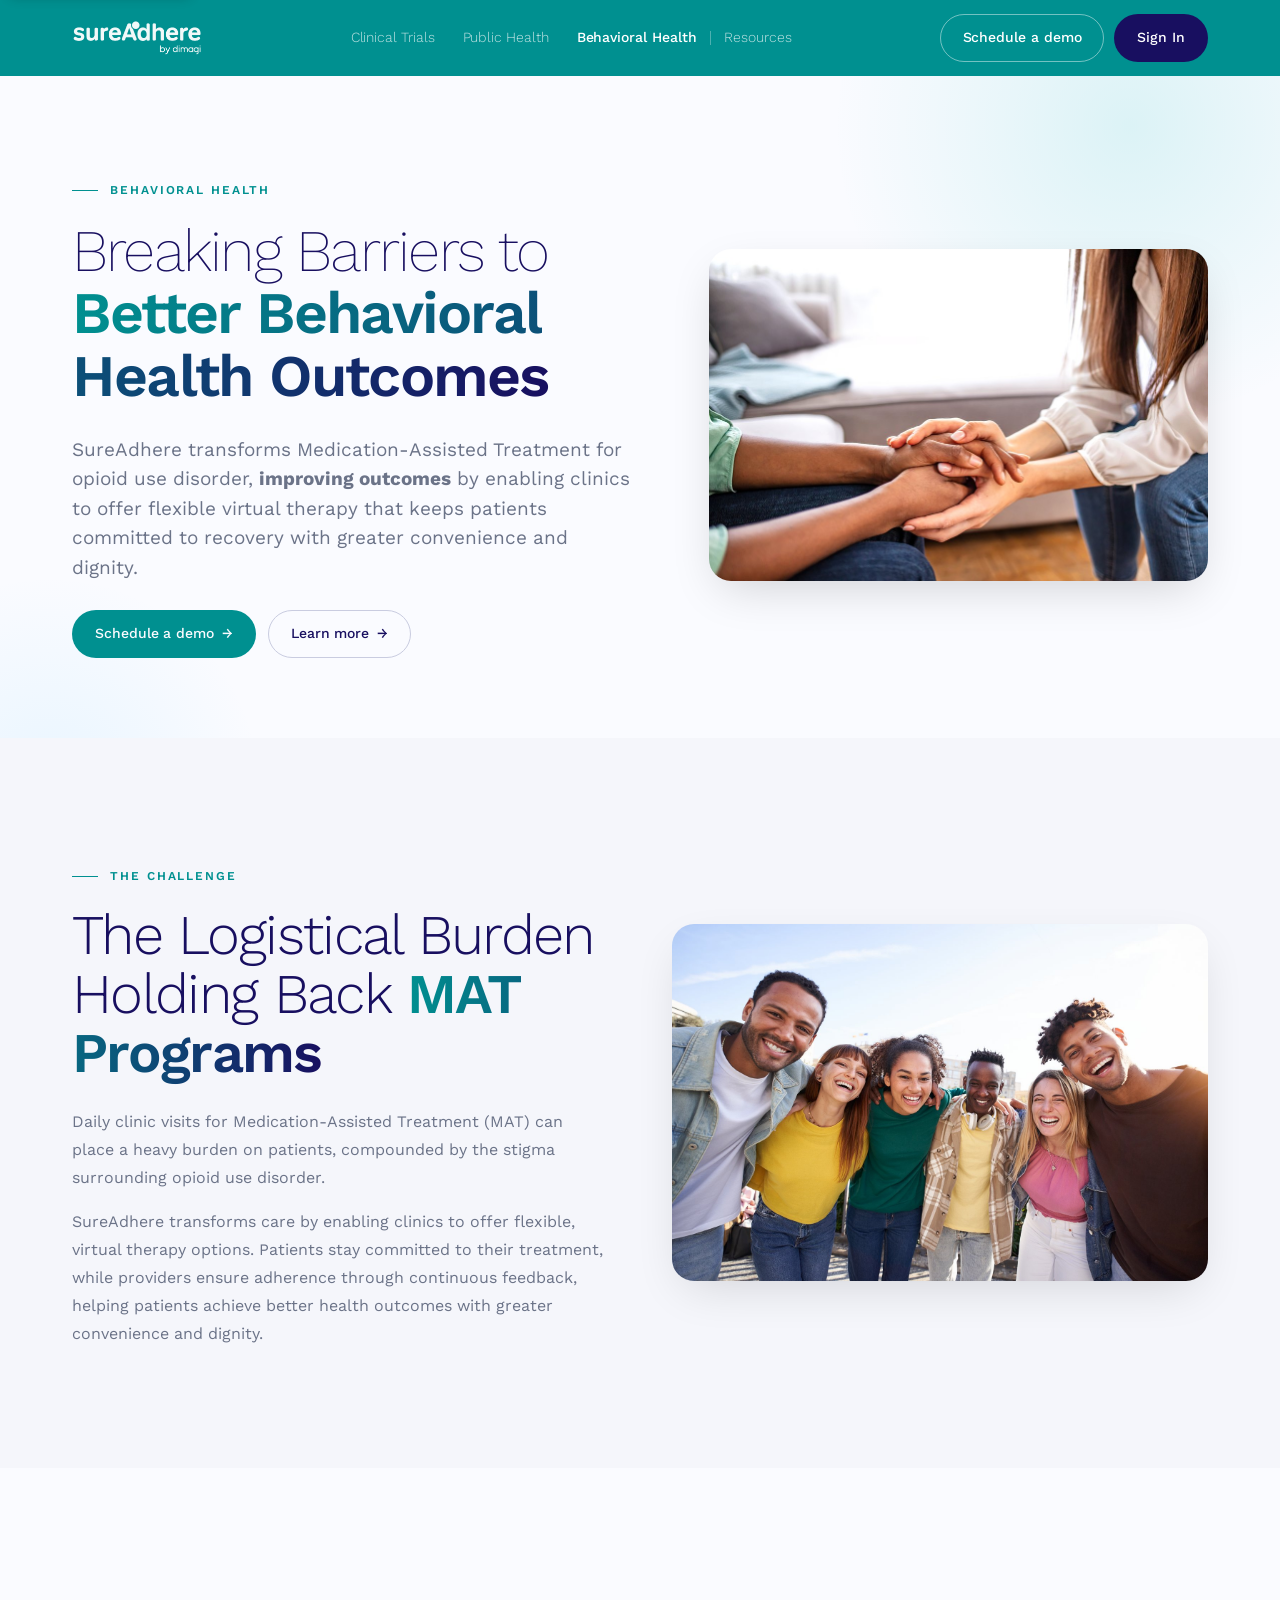
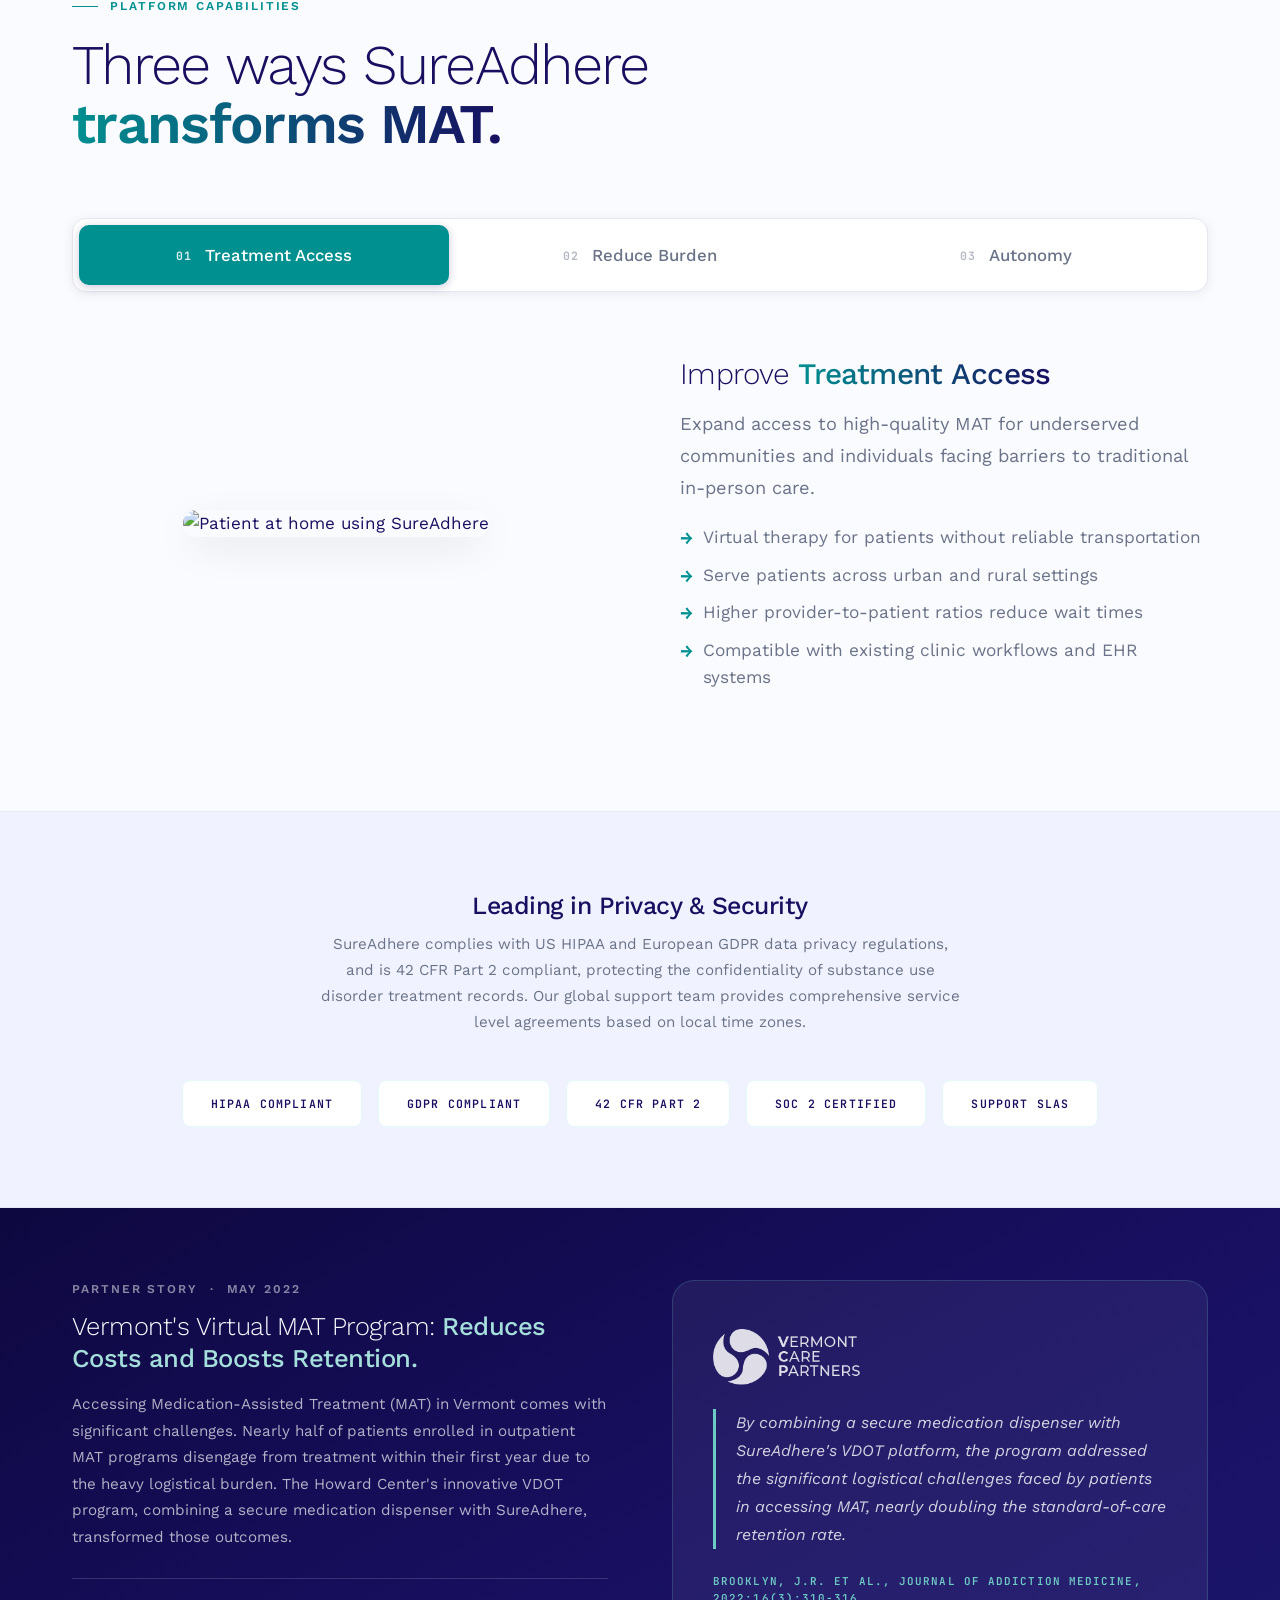
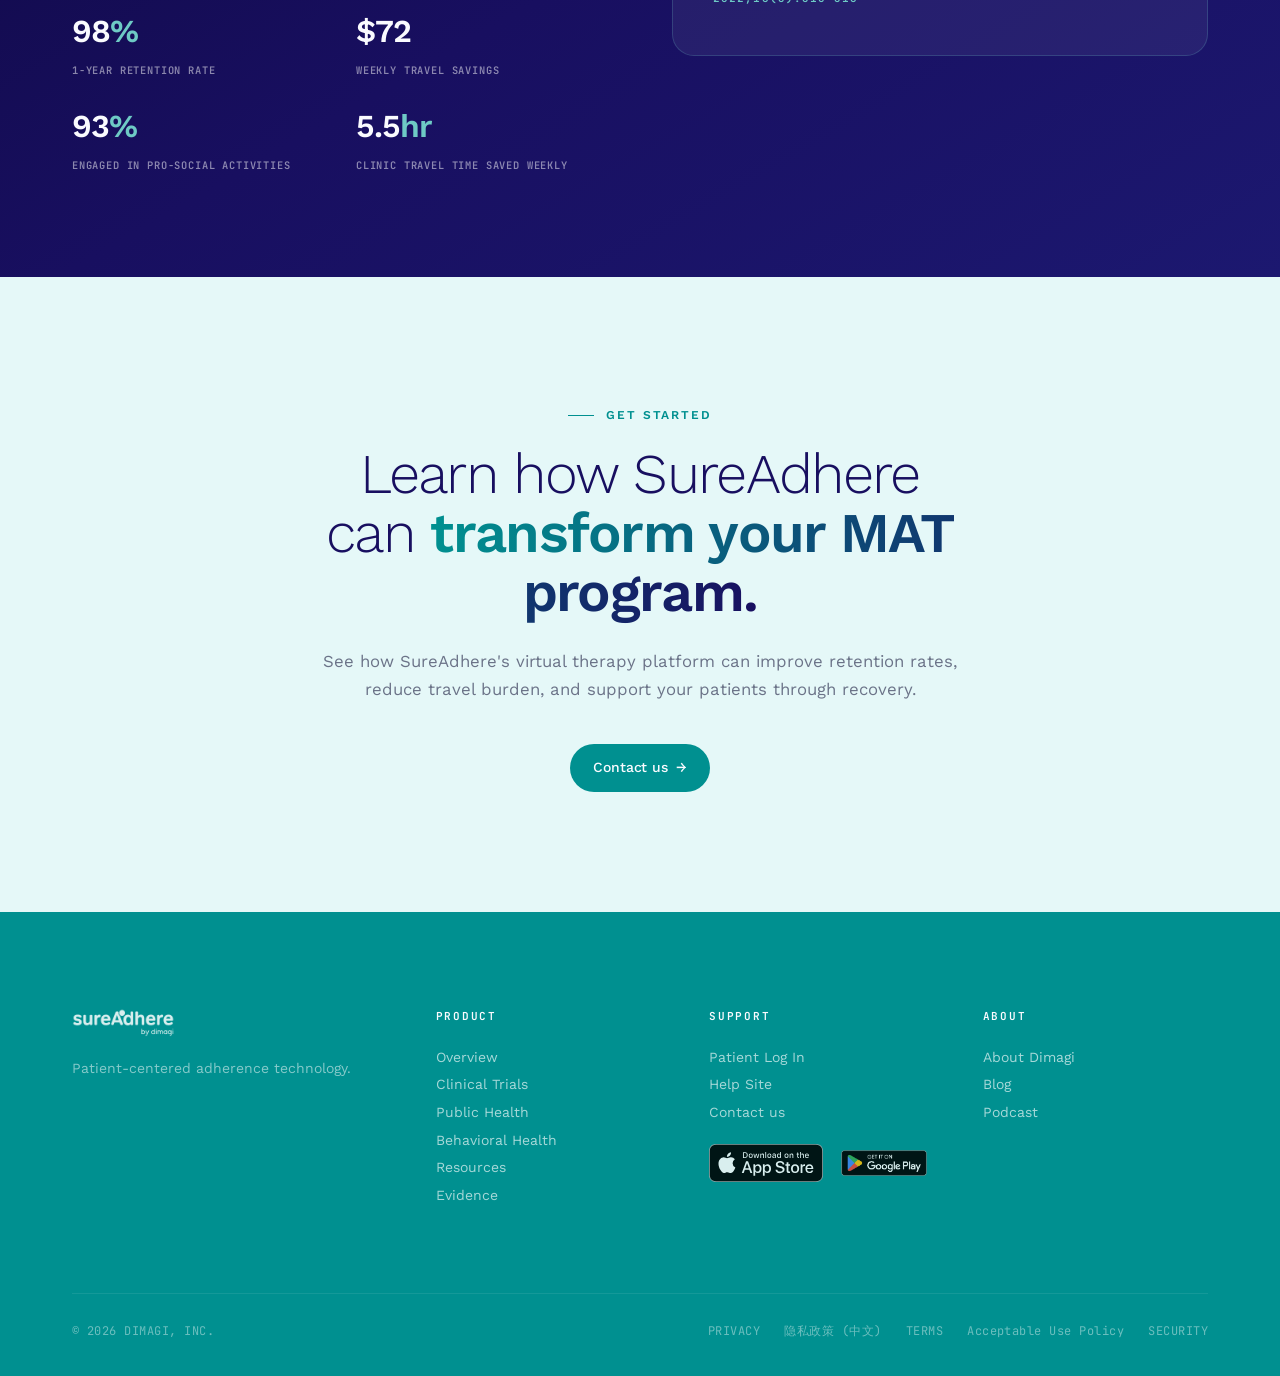
==== commit 27d9315d: "Final pre-handoff pass: consistency, SEO/social meta, links, URL structure - Add missing Acceptable " ====
--- a/behavioral-health/index.html
+++ b/behavioral-health/index.html
@@ -8,11 +8,12 @@
 <meta name="description" content="SureAdhere enables clinics to offer flexible virtual Medication-Assisted Treatment, reducing travel burden, doubling retention rates, and improving outcomes for opioid use disorder.">
 
 <meta property="og:type" content="website">
-<meta property="og:url" content="https://dimagi.com/sureadhere-behavioral-health/">
-<link rel="canonical" href="https://dimagi.com/sureadhere-behavioral-health/">
+<meta property="og:url" content="https://dimagi.com/sureadhere/behavioral-health/">
+<link rel="canonical" href="https://dimagi.com/sureadhere/behavioral-health/">
 <meta property="og:title" content="SureAdhere for Behavioral Health: Virtual MAT for Opioid Use Disorder">
 <meta property="og:description" content="SureAdhere transforms MAT care, reducing travel burden, doubling retention rates, and improving outcomes for opioid use disorder.">
-<meta property="og:image" content="../assets/images/hero-behavioral-health.jpg">
+<meta property="og:image" content="https://dimagi.com/sureadhere/assets/images/hero-behavioral-health.jpg">
+<meta name="twitter:card" content="summary_large_image">
 <link rel="preconnect" href="https://fonts.googleapis.com">
 <link rel="preconnect" href="https://fonts.gstatic.com" crossorigin>
 <link href="https://fonts.googleapis.com/css2?family=Work+Sans:wght@200;300;400;500;600;700&family=JetBrains+Mono:wght@400;500;600&display=swap" rel="stylesheet">
@@ -114,14 +115,14 @@
         <img src="../assets/images/sureadhere-logo-full-color.png" alt="SureAdhere by Dimagi" style="height:38px;width:auto;filter:brightness(0) invert(1);opacity:0.95;">
       </a>
       <div class="nav-links">
-        <a href="../clinical-trials/index.html" class="nav-sep">Clinical Trials</a>
+        <a href="../clinical-trials/index.html">Clinical Trials</a>
         <a href="../public-health/index.html">Public Health</a>
         <a href="../behavioral-health/index.html" class="nav-active" aria-current="page">Behavioral Health</a>
         <a href="../resources/index.html" class="nav-sep">Resources</a>
       </div>
       <div class="nav-cta">
         <a class="btn btn-ghost" href="../contact/">Schedule a demo</a>
-        <a class="btn btn-primary" href="../login/" target="_blank" rel="noopener">Sign In</a>
+        <a class="btn btn-primary" href="https://secure.sureadhere.com/" target="_blank" rel="noopener">Sign In</a>
       </div>
       <button class="nav-hamburger" aria-label="Open menu">
         <span></span><span></span><span></span>
@@ -340,7 +341,7 @@
       <div class="footer-col">
         <h5>Support</h5>
         <ul>
-          <li><a href="../login/" target="_blank" rel="noopener">Patient Log In</a></li>
+          <li><a href="https://secure.sureadhere.com/" target="_blank" rel="noopener">Patient Log In</a></li>
           <li><a href="https://dimagi.atlassian.net/wiki/spaces/sa/overview" target="_blank" rel="noopener">Help Site</a></li>
           <li><a href="../contact/">Contact us</a></li>
         </ul>
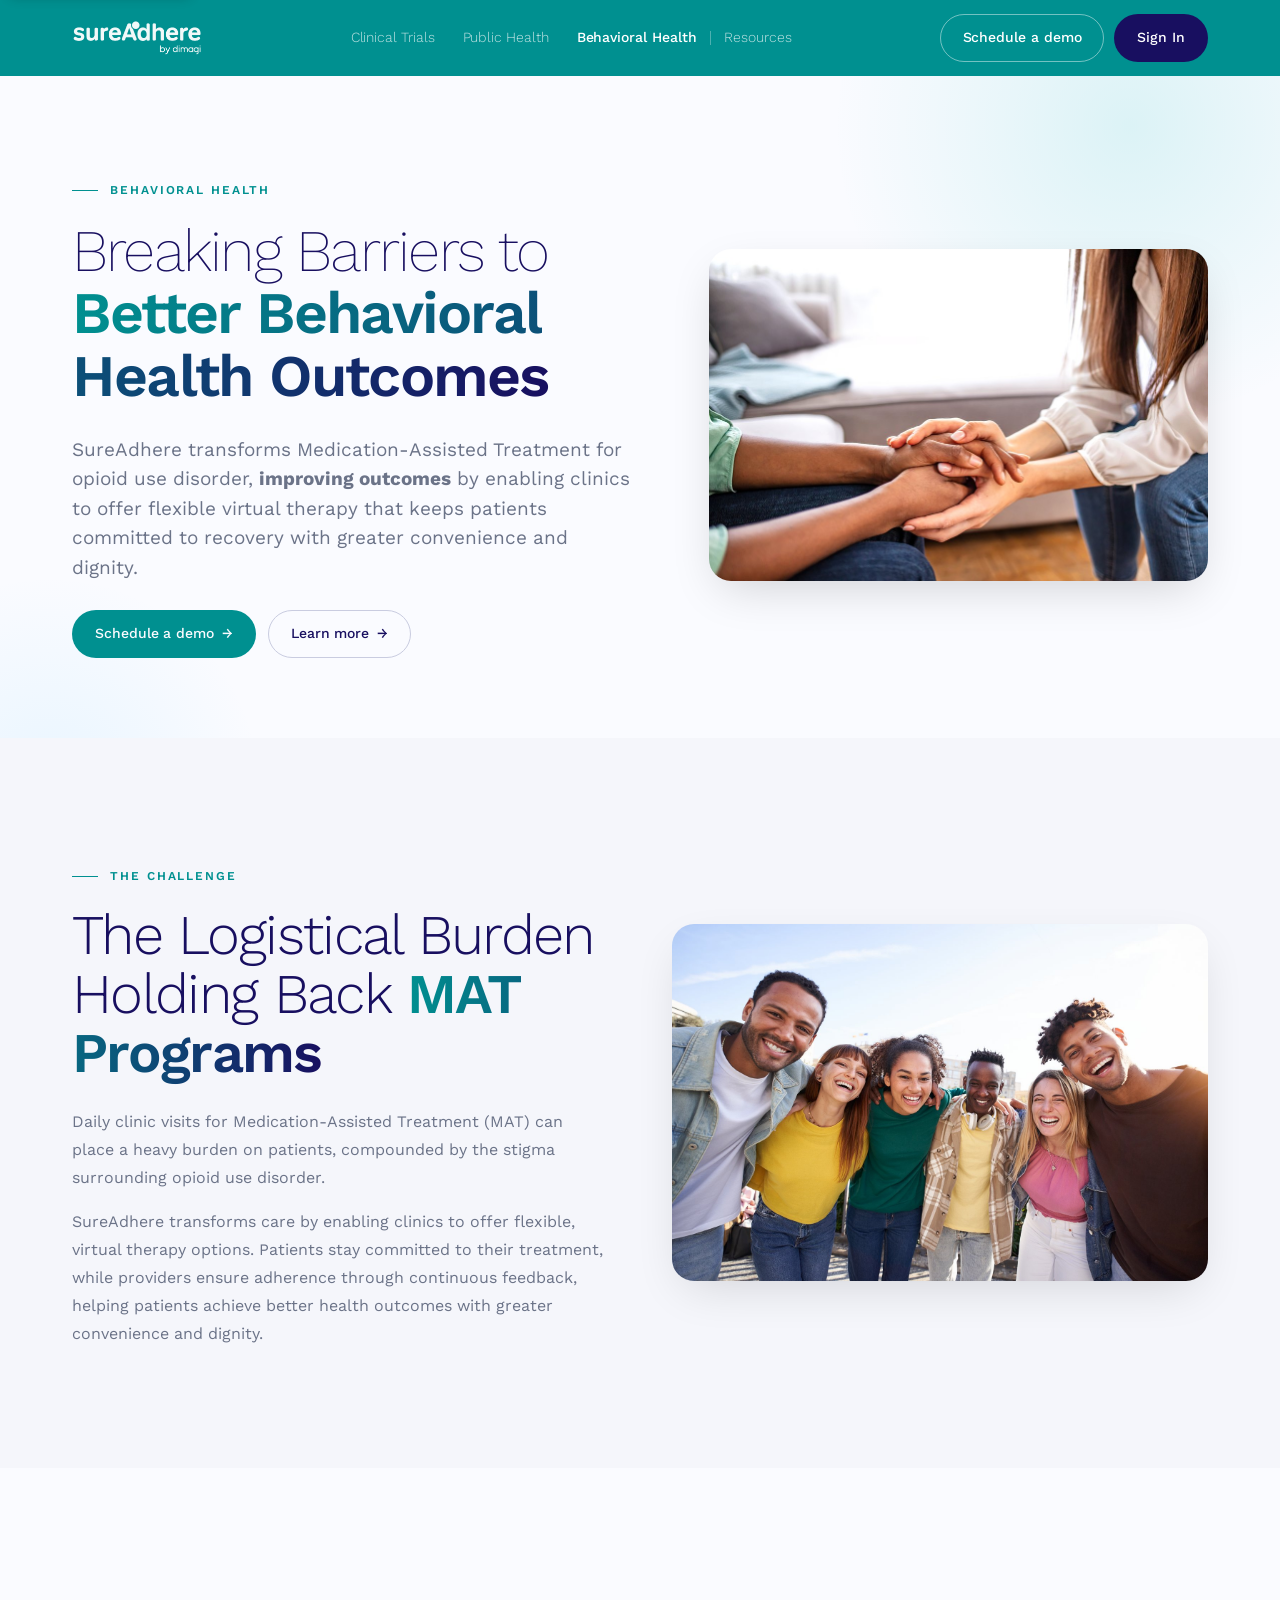
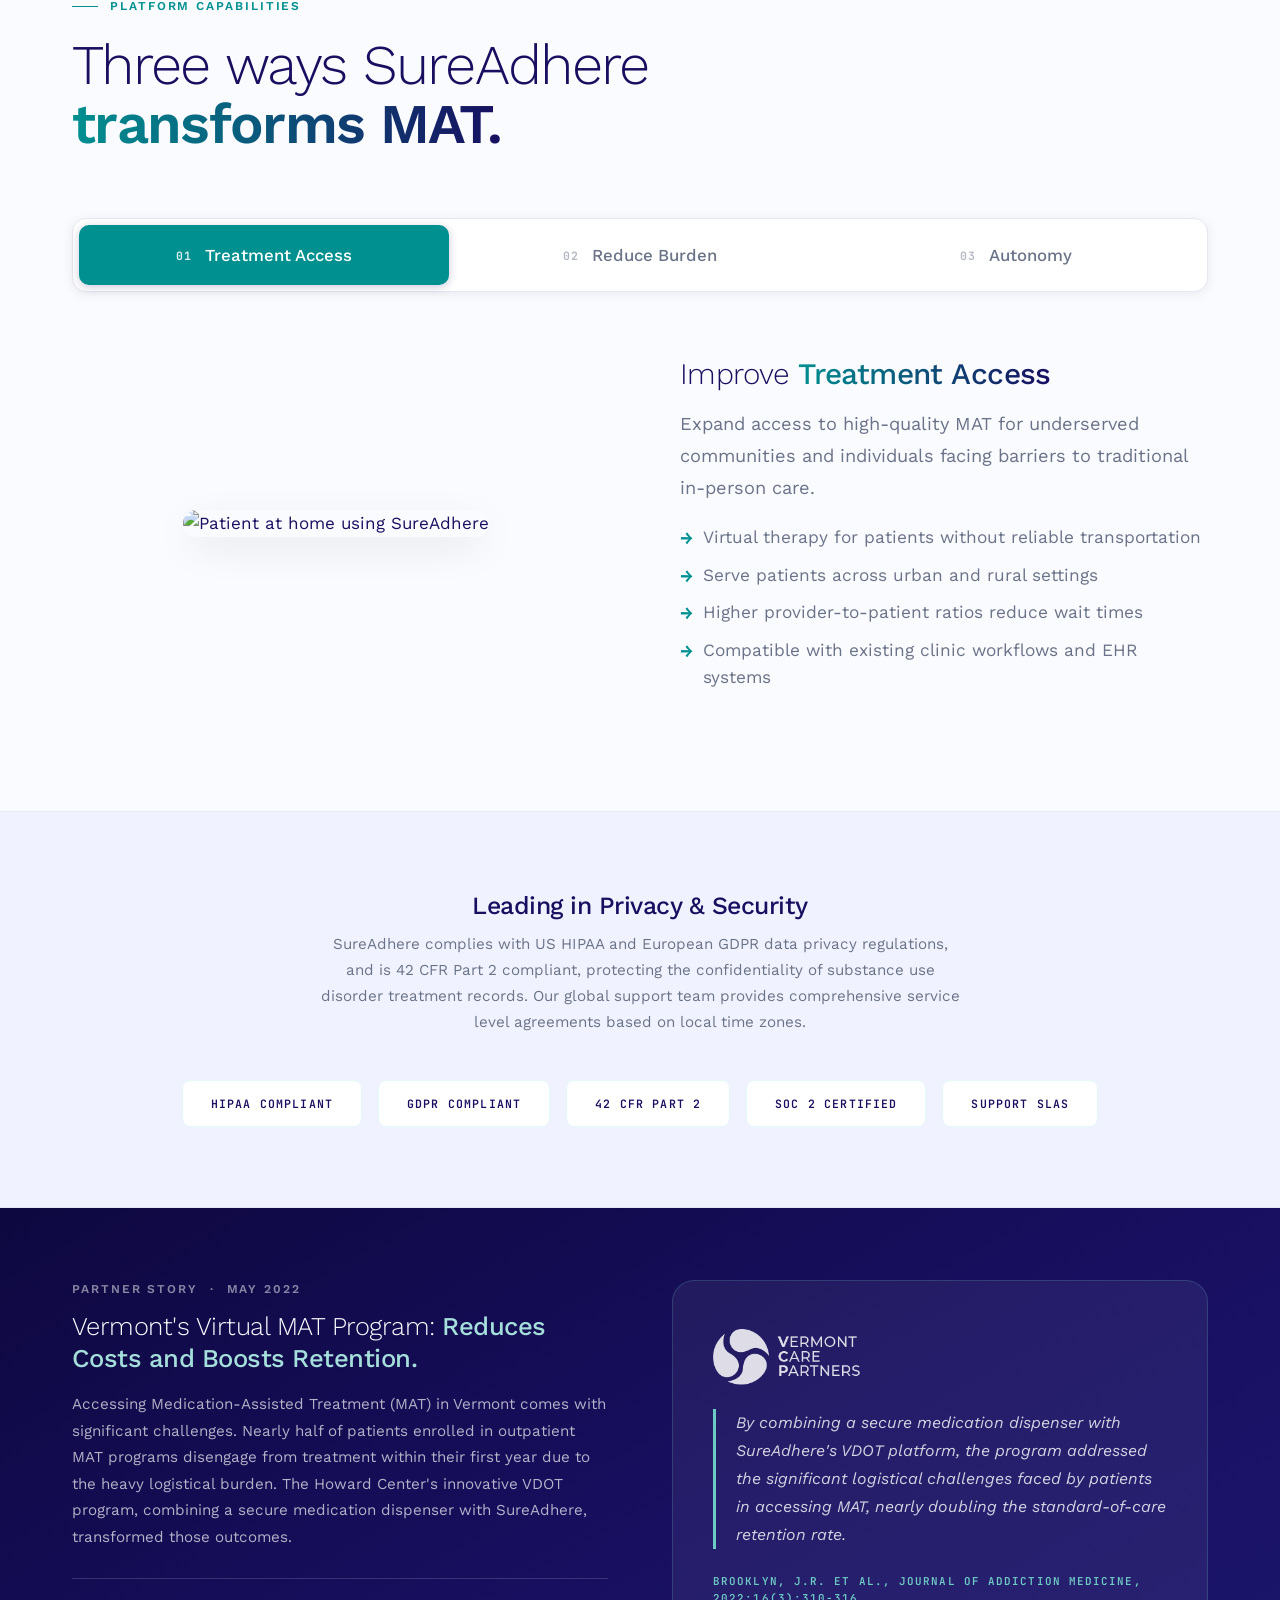
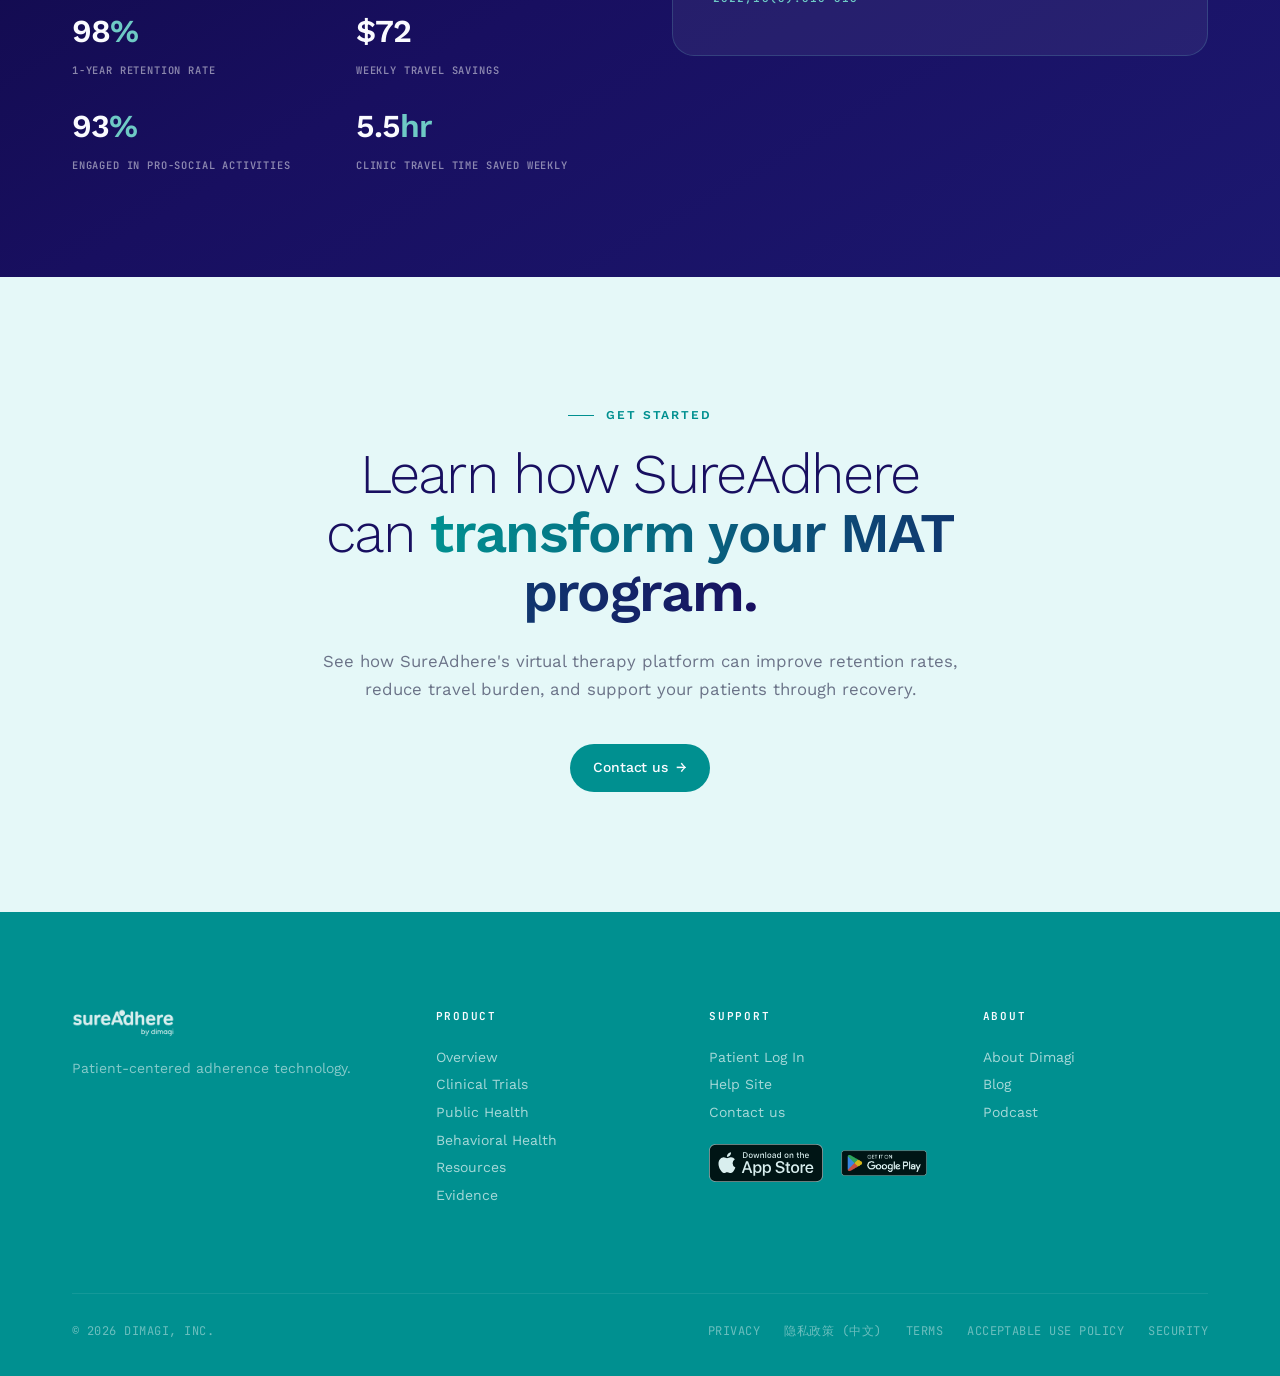
==== commit 66cf4131: "Capitalize "Acceptable Use Policy" footer link across all pages Match the casing of the other footer" ====
--- a/behavioral-health/index.html
+++ b/behavioral-health/index.html
@@ -365,7 +365,7 @@
         <a href="../privacy-policy/index.html">PRIVACY</a>
         <a href="../privacy-policy-chinese/index.html">隐私政策 (中文)</a>
         <a href="https://dimagi.com/terms-of-service/" target="_blank" rel="noopener">TERMS</a>
-        <a href="https://dimagi.com/terms-aup/" target="_blank" rel="noopener">Acceptable Use Policy</a>
+        <a href="https://dimagi.com/terms-aup/" target="_blank" rel="noopener">ACCEPTABLE USE POLICY</a>
         <a href="https://dimagi.safebase.us/" target="_blank" rel="noopener">SECURITY</a>
       </span>
     </div>
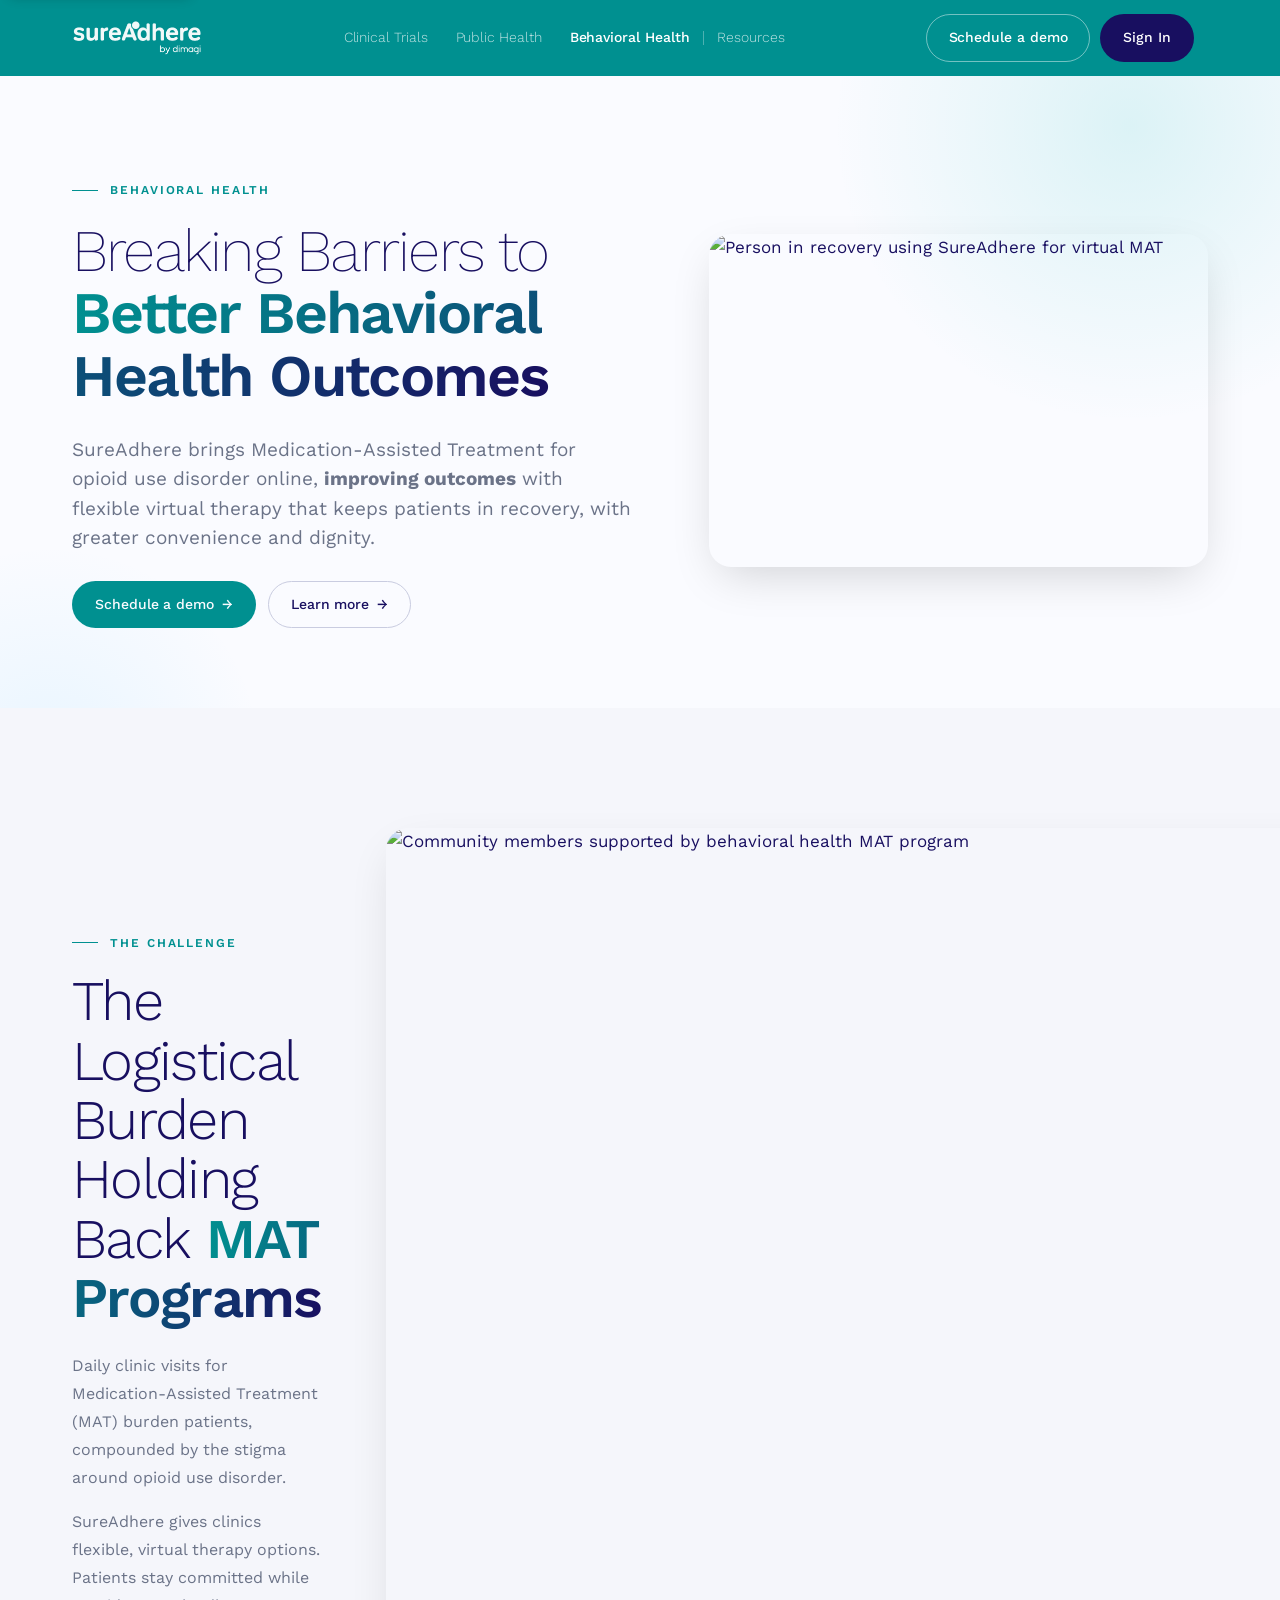
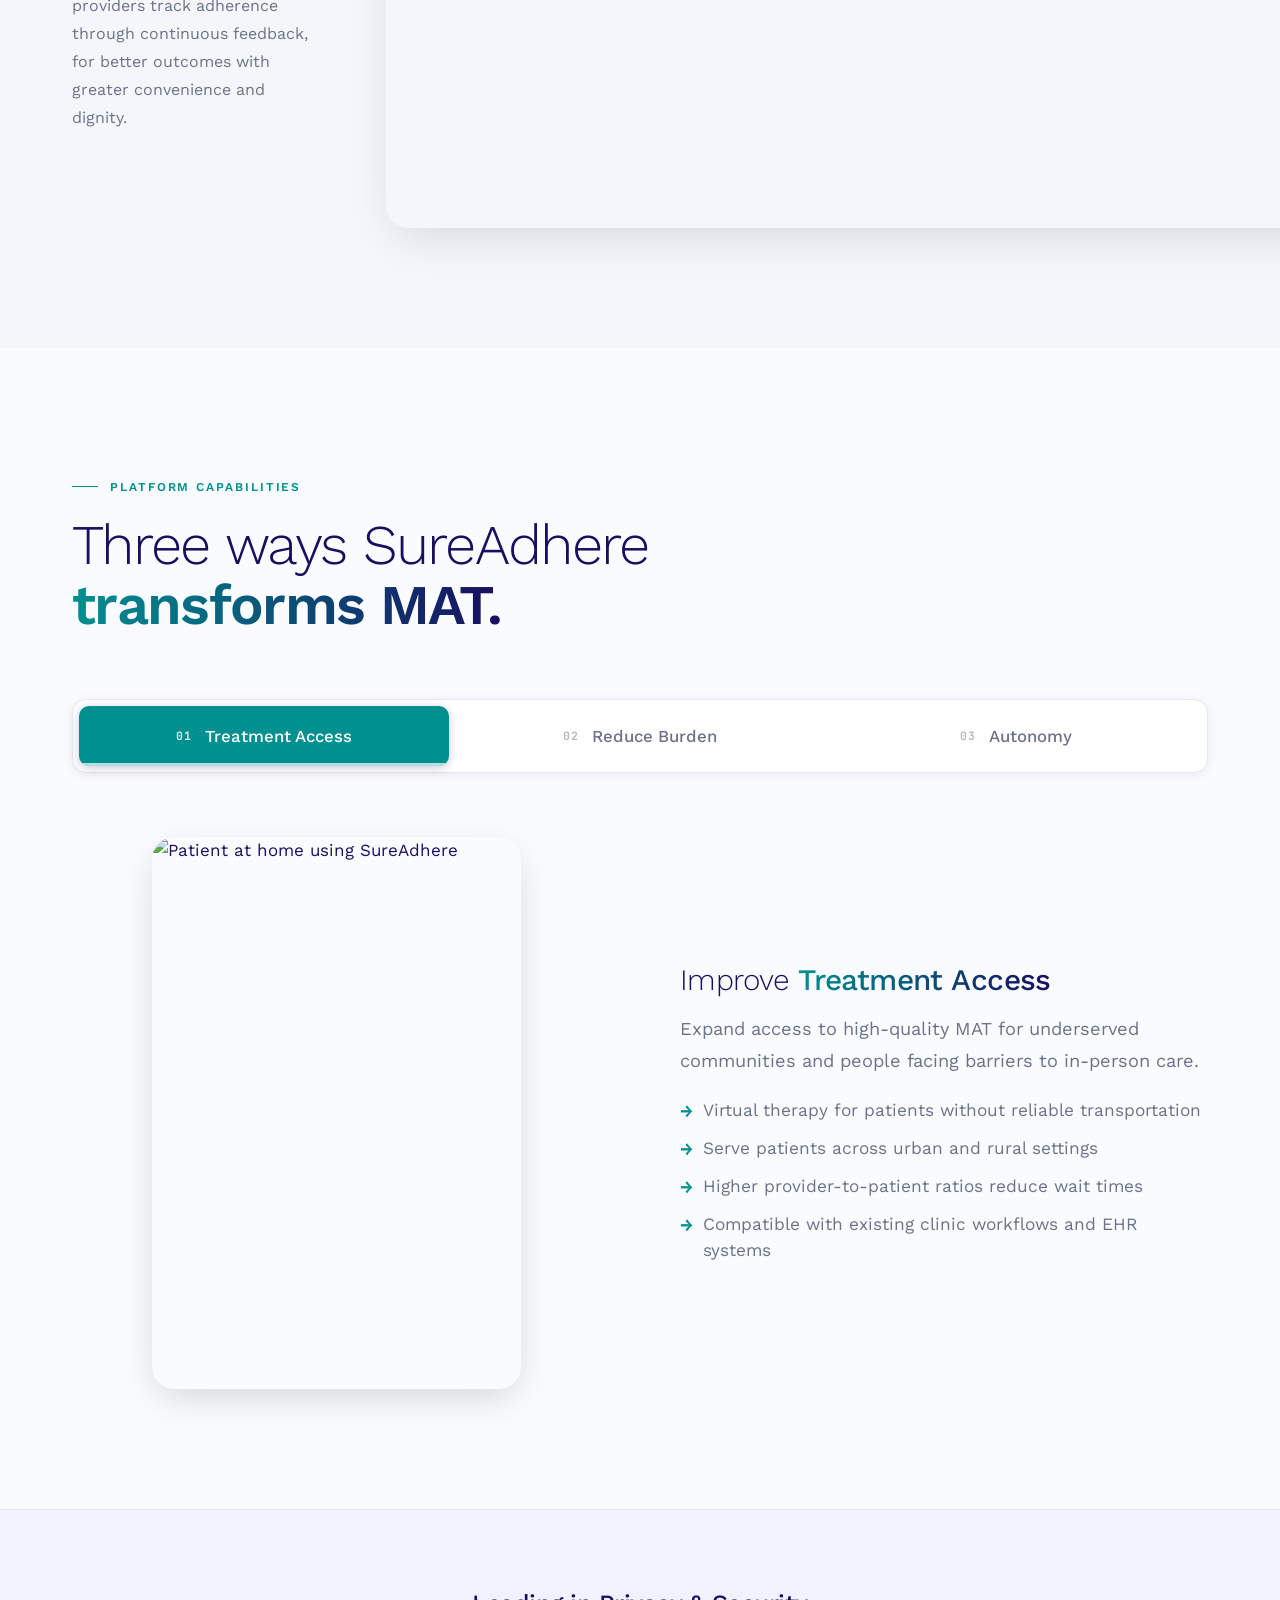
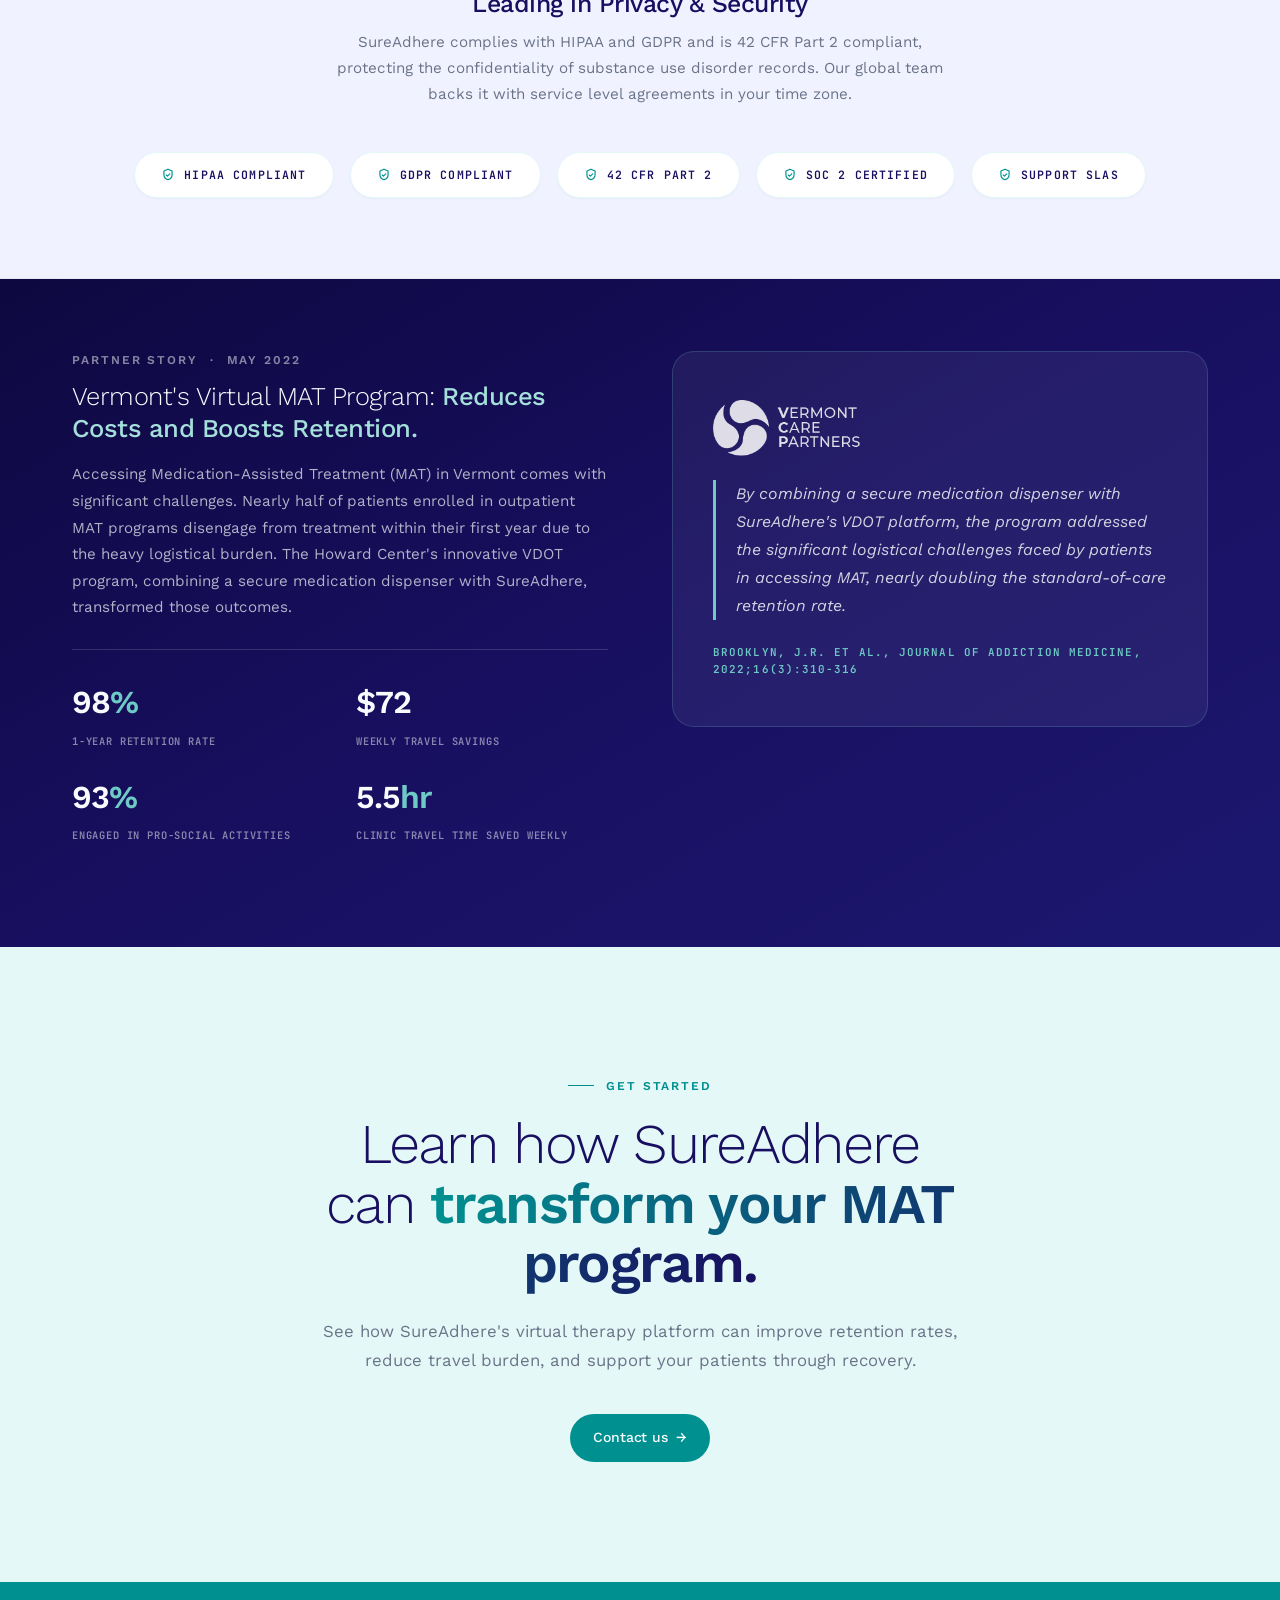
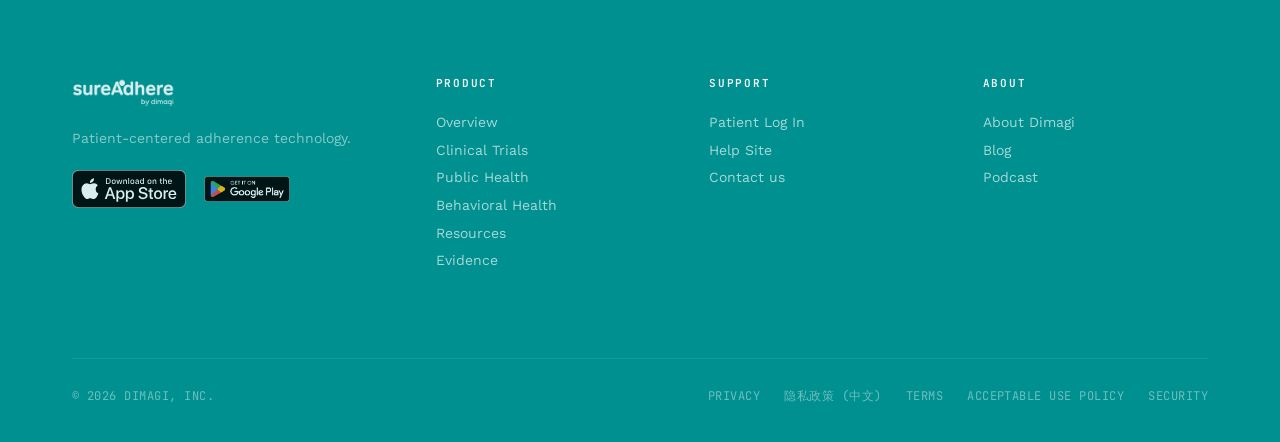
==== commit 3706ec2b: "site: pre-handover audit pass (SEO + a11y + perf) Comprehensive cleanup before handoff to the SureAd" ====
--- a/behavioral-health/index.html
+++ b/behavioral-health/index.html
@@ -5,17 +5,43 @@
 <link rel="icon" type="image/png" href="../assets/favicon.png">
 <meta name="viewport" content="width=device-width, initial-scale=1" />
 <title>Behavioral Health | SureAdhere</title>
-<meta name="description" content="SureAdhere enables clinics to offer flexible virtual Medication-Assisted Treatment, reducing travel burden, doubling retention rates, and improving outcomes for opioid use disorder.">
+<meta name="description" content="Virtual Medication-Assisted Treatment for opioid use disorder. Flexible, remote, and proven to nearly double retention in MAT programs.">
 
 <meta property="og:type" content="website">
-<meta property="og:url" content="https://dimagi.com/sureadhere/behavioral-health/">
-<link rel="canonical" href="https://dimagi.com/sureadhere/behavioral-health/">
+<meta property="og:url" content="https://sureadhere.dimagi.com/behavioral-health/">
+<link rel="canonical" href="https://sureadhere.dimagi.com/behavioral-health/">
 <meta property="og:title" content="SureAdhere for Behavioral Health: Virtual MAT for Opioid Use Disorder">
 <meta property="og:description" content="SureAdhere transforms MAT care, reducing travel burden, doubling retention rates, and improving outcomes for opioid use disorder.">
-<meta property="og:image" content="https://dimagi.com/sureadhere/assets/images/hero-behavioral-health.jpg">
+<meta property="og:image" content="https://sureadhere.dimagi.com/assets/images/hero-behavioral-health.jpg">
 <meta name="twitter:card" content="summary_large_image">
+
+<script type="application/ld+json">
+{
+  "@context": "https://schema.org",
+  "@type": "MedicalWebPage",
+  "@id": "https://sureadhere.dimagi.com/behavioral-health/",
+  "url": "https://sureadhere.dimagi.com/behavioral-health/",
+  "name": "SureAdhere for Behavioral Health",
+  "headline": "Virtual Medication-Assisted Treatment for opioid use disorder",
+  "description": "SureAdhere enables clinics to offer flexible virtual Medication-Assisted Treatment, reducing travel burden, doubling retention rates, and improving outcomes for opioid use disorder.",
+  "inLanguage": "en",
+  "isPartOf": { "@id": "https://sureadhere.dimagi.com/#website" },
+  "about": {
+    "@type": "MedicalCondition",
+    "name": "Opioid use disorder"
+  },
+  "audience": {
+    "@type": "MedicalAudience",
+    "audienceType": "Behavioral health clinics and treatment providers"
+  },
+  "publisher": { "@id": "https://sureadhere.dimagi.com/#organization" },
+  "primaryImageOfPage": "https://sureadhere.dimagi.com/assets/images/hero-behavioral-health.jpg"
+}
+</script>
+
 <link rel="preconnect" href="https://fonts.googleapis.com">
 <link rel="preconnect" href="https://fonts.gstatic.com" crossorigin>
+<link rel="preconnect" href="https://cdn.gtranslate.net">
 <link href="https://fonts.googleapis.com/css2?family=Work+Sans:wght@200;300;400;500;600;700&family=JetBrains+Mono:wght@400;500;600&display=swap" rel="stylesheet">
 <link rel="stylesheet" href="../assets/styles.css">
 <style>
@@ -103,6 +129,36 @@
   .story-stats { display: grid; grid-template-columns: repeat(2, 1fr); gap: 24px 32px; }
   .story-featured-logo { height: 56px; }
 </style>
+<!-- Cookie banner is rendered by HubSpot (Settings, Privacy and Consent, Cookies in the
+     HubSpot dashboard) so it stays in sync with CommCare and dimagi.com. gtag('consent', 'default', ...)
+     denies all categories up front for EEA + UK + CH; _hsp.addPrivacyConsentListener bridges
+     the banner's choice back into gtag so any GA4 wired in later stays consistent. -->
+<script>
+  window.dataLayer = window.dataLayer || [];
+  function gtag() { dataLayer.push(arguments); }
+  gtag('consent', 'default', {
+    'analytics_storage': 'denied',
+    'ad_storage': 'denied',
+    'ad_user_data': 'denied',
+    'ad_personalization': 'denied',
+    'region': ['AT','BE','BG','HR','CY','CZ','DK','EE','FI','FR',
+               'DE','GR','HU','IS','IE','IT','LV','LI','LT','LU',
+               'MT','NL','NO','PL','PT','RO','SK','SI','ES','SE',
+               'UK','CH']
+  });
+  var _hsp = window._hsp = window._hsp || [];
+  _hsp.push(['addPrivacyConsentListener', function (consent) {
+    var hasAnalyticsConsent = consent && (consent.allowed || (consent.categories && consent.categories.analytics));
+    var hasAdsConsent = consent && (consent.allowed || (consent.categories && consent.categories.advertisement));
+    gtag('consent', 'update', {
+      'ad_storage': hasAdsConsent ? 'granted' : 'denied',
+      'analytics_storage': hasAnalyticsConsent ? 'granted' : 'denied',
+      'ad_user_data': hasAdsConsent ? 'granted' : 'denied',
+      'ad_personalization': hasAdsConsent ? 'granted' : 'denied'
+    });
+  }]);
+</script>
+<script type="text/javascript" id="hs-script-loader" async defer src="//js.hs-scripts.com/503070.js"></script>
 </head>
 <body class="page--solutions">
 <a class="skip-link" href="#main">Skip to main content</a>
@@ -112,7 +168,7 @@
   <div class="container">
     <nav class="primary">
       <a class="logo" href="../index.html">
-        <img src="../assets/images/sureadhere-logo-full-color.png" alt="SureAdhere by Dimagi" style="height:38px;width:auto;filter:brightness(0) invert(1);opacity:0.95;">
+        <img src="../assets/images/sureadhere-logo-full-color.png" alt="SureAdhere by Dimagi" style="height:38px;width:auto;filter:brightness(0) invert(1);opacity:0.95;" width="520" height="151">
       </a>
       <div class="nav-links">
         <a href="../clinical-trials/index.html">Clinical Trials</a>
@@ -123,8 +179,11 @@
       <div class="nav-cta">
         <a class="btn btn-ghost" href="../contact/">Schedule a demo</a>
         <a class="btn btn-primary" href="https://secure.sureadhere.com/" target="_blank" rel="noopener">Sign In</a>
-      </div>
-      <button class="nav-hamburger" aria-label="Open menu">
+        <div class="nav-lang" aria-label="Language">
+          <div class="gtranslate_wrapper"></div>
+        </div>
+      </div>
+      <button class="nav-hamburger" aria-label="Open menu" aria-expanded="false">
         <span></span><span></span><span></span>
       </button>
     </nav>
@@ -141,7 +200,7 @@
           Breaking Barriers to <em>Better Behavioral Health Outcomes</em>
         </h1>
         <p class="hero-sub">
-          SureAdhere transforms Medication-Assisted Treatment for opioid use disorder, <strong>improving outcomes</strong> by enabling clinics to offer flexible virtual therapy that keeps patients committed to recovery with greater convenience and dignity.
+          SureAdhere brings Medication-Assisted Treatment for opioid use disorder online, <strong>improving outcomes</strong> with flexible virtual therapy that keeps patients in recovery, with greater convenience and dignity.
         </p>
         <div class="hero-ctas">
           <a class="btn btn-indigo btn-arrow" href="../contact/">Schedule a demo</a>
@@ -149,7 +208,7 @@
         </div>
       </div>
       <div class="hero-image">
-        <img src="../assets/images/hero-behavioral-health.jpg" alt="Person in recovery using SureAdhere for virtual MAT" style="border-radius:var(--radius-lg);box-shadow:0 16px 48px -12px rgba(0,0,0,0.18);">
+        <img src="../assets/images/hero-behavioral-health.webp" alt="Person in recovery using SureAdhere for virtual MAT" style="border-radius:var(--radius-lg);box-shadow:0 16px 48px -12px rgba(0,0,0,0.18);" width="1000" height="667">
       </div>
     </div>
   </div>
@@ -163,14 +222,14 @@
         <span class="eyebrow">THE CHALLENGE</span>
         <h2 class="section-title">The Logistical Burden Holding Back <em>MAT Programs</em></h2>
         <p style="color:var(--muted);font-size:1rem;line-height:1.75;margin:24px 0 16px;">
-          Daily clinic visits for Medication-Assisted Treatment (MAT) can place a heavy burden on patients, compounded by the stigma surrounding opioid use disorder.
+          Daily clinic visits for Medication-Assisted Treatment (MAT) burden patients, compounded by the stigma around opioid use disorder.
         </p>
         <p style="color:var(--muted);font-size:1rem;line-height:1.75;margin:0;">
-          SureAdhere transforms care by enabling clinics to offer flexible, virtual therapy options. Patients stay committed to their treatment, while providers ensure adherence through continuous feedback, helping patients achieve better health outcomes with greater convenience and dignity.
+          SureAdhere gives clinics flexible, virtual therapy options. Patients stay committed while providers track adherence through continuous feedback, for better outcomes with greater convenience and dignity.
         </p>
       </div>
       <div>
-        <img src="../assets/images/bh-community.jpg" alt="Community members supported by behavioral health MAT program" style="border-radius:var(--radius-lg);box-shadow:0 16px 48px -12px rgba(0,0,0,0.14);" loading="lazy">
+        <img src="../assets/images/bh-community.webp" alt="Community members supported by behavioral health MAT program" style="border-radius:var(--radius-lg);box-shadow:0 16px 48px -12px rgba(0,0,0,0.14);" loading="lazy" width="1500" height="1000">
       </div>
     </div>
   </div>
@@ -199,7 +258,7 @@
     <div id="bh-tab-access" class="cap-panel active">
       <div class="cap-panel-copy">
         <h3>Improve <em>Treatment Access</em></h3>
-        <p>Expand access to high-quality MAT for underserved communities and individuals facing barriers to traditional in-person care.</p>
+        <p>Expand access to high-quality MAT for underserved communities and people facing barriers to in-person care.</p>
         <ul>
           <li>Virtual therapy for patients without reliable transportation</li>
           <li>Serve patients across urban and rural settings</li>
@@ -208,14 +267,14 @@
         </ul>
       </div>
       <div class="cap-panel-img">
-        <img src="../assets/images/bh-home.jpg" alt="Patient at home using SureAdhere" loading="lazy" style="max-height:552px;border-radius:var(--radius-lg);box-shadow:0 12px 40px -8px rgba(0,0,0,0.18);">
+        <img src="../assets/images/bh-home.jpg" alt="Patient at home using SureAdhere" loading="lazy" style="max-height:552px;border-radius:var(--radius-lg);box-shadow:0 12px 40px -8px rgba(0,0,0,0.18);" width="369" height="800">
       </div>
     </div>
 
     <div id="bh-tab-burden" class="cap-panel">
       <div class="cap-panel-copy">
         <h3>Reduce <em>Treatment Burden</em></h3>
-        <p>Overcome the time, cost, and travel burdens associated with in-person MAT through secure and reliable remote treatment support.</p>
+        <p>Remove the time, cost, and travel burdens of in-person MAT with secure remote treatment support.</p>
         <ul>
           <li>Patients record doses via video from home, no clinic commute</li>
           <li>Saves patients an average of 5.5 hours of travel per week</li>
@@ -224,14 +283,14 @@
         </ul>
       </div>
       <div class="cap-panel-img">
-        <img src="../assets/images/bh-step-2.png" alt="SureAdhere web quick actions dashboard" loading="lazy" style="max-height:518px;">
+        <img src="../assets/images/bh-step-2.webp" alt="SureAdhere web quick actions dashboard" loading="lazy" style="max-height:518px;" width="1525" height="817">
       </div>
     </div>
 
     <div id="bh-tab-autonomy" class="cap-panel">
       <div class="cap-panel-copy">
         <h3>Increase <em>Autonomy</em></h3>
-        <p>Help patients take charge of their recovery with a platform that fits seamlessly into their lives, offering flexibility and convenience throughout treatment.</p>
+        <p>Help patients take charge of recovery with a platform that fits their lives, flexible and convenient throughout treatment.</p>
         <ul>
           <li>Flexible dosing windows that adapt to patients' schedules</li>
           <li>Secure in-app messaging for discreet, stigma-free communication</li>
@@ -240,7 +299,7 @@
         </ul>
       </div>
       <div class="cap-panel-img">
-        <img src="../assets/images/bh-step-3.png" alt="SureAdhere patient mobile symptoms screen" loading="lazy" style="max-height:552px;border-radius:var(--radius-lg);box-shadow:0 12px 40px -8px rgba(0,0,0,0.18);">
+        <img src="../assets/images/bh-step-3.webp" alt="SureAdhere patient mobile symptoms screen" loading="lazy" style="max-height:552px;border-radius:var(--radius-lg);box-shadow:0 12px 40px -8px rgba(0,0,0,0.18);" width="533" height="1114">
       </div>
     </div>
 
@@ -252,14 +311,14 @@
   <div class="container">
     <div class="ct-compliance-head">
       <h3>Leading in Privacy &amp; Security</h3>
-      <p>SureAdhere complies with US HIPAA and European GDPR data privacy regulations, and is 42 CFR Part 2 compliant, protecting the confidentiality of substance use disorder treatment records. Our global support team provides comprehensive service level agreements based on local time zones.</p>
+      <p>SureAdhere complies with HIPAA and GDPR and is 42 CFR Part 2 compliant, protecting the confidentiality of substance use disorder records. Our global team backs it with service level agreements in your time zone.</p>
     </div>
     <div class="ct-compliance-items">
-      <span class="ct-compliance-badge">HIPAA Compliant</span>
-      <span class="ct-compliance-badge">GDPR Compliant</span>
-      <span class="ct-compliance-badge">42 CFR Part 2</span>
-      <span class="ct-compliance-badge">SOC 2 Certified</span>
-      <span class="ct-compliance-badge">Support SLAs</span>
+      <span class="ct-compliance-badge"><svg viewBox="0 0 24 24" fill="none" stroke="currentColor" stroke-width="2" stroke-linecap="round" stroke-linejoin="round" aria-hidden="true"><path d="M12 2l7 3v6c0 4.5-3 8-7 9-4-1-7-4.5-7-9V5l7-3z"/><path d="M9 12l2 2 4-4"/></svg>HIPAA Compliant</span>
+      <span class="ct-compliance-badge"><svg viewBox="0 0 24 24" fill="none" stroke="currentColor" stroke-width="2" stroke-linecap="round" stroke-linejoin="round" aria-hidden="true"><path d="M12 2l7 3v6c0 4.5-3 8-7 9-4-1-7-4.5-7-9V5l7-3z"/><path d="M9 12l2 2 4-4"/></svg>GDPR Compliant</span>
+      <span class="ct-compliance-badge"><svg viewBox="0 0 24 24" fill="none" stroke="currentColor" stroke-width="2" stroke-linecap="round" stroke-linejoin="round" aria-hidden="true"><path d="M12 2l7 3v6c0 4.5-3 8-7 9-4-1-7-4.5-7-9V5l7-3z"/><path d="M9 12l2 2 4-4"/></svg>42 CFR Part 2</span>
+      <span class="ct-compliance-badge"><svg viewBox="0 0 24 24" fill="none" stroke="currentColor" stroke-width="2" stroke-linecap="round" stroke-linejoin="round" aria-hidden="true"><path d="M12 2l7 3v6c0 4.5-3 8-7 9-4-1-7-4.5-7-9V5l7-3z"/><path d="M9 12l2 2 4-4"/></svg>SOC 2 Certified</span>
+      <span class="ct-compliance-badge"><svg viewBox="0 0 24 24" fill="none" stroke="currentColor" stroke-width="2" stroke-linecap="round" stroke-linejoin="round" aria-hidden="true"><path d="M12 2l7 3v6c0 4.5-3 8-7 9-4-1-7-4.5-7-9V5l7-3z"/><path d="M9 12l2 2 4-4"/></svg>Support SLAs</span>
     </div>
   </div>
 </div>
@@ -293,7 +352,7 @@
       </div>
 
       <div class="story-featured-visual">
-        <img class="story-featured-logo" src="../assets/images/logo-vermont-care.png" alt="Vermont Care Partners" loading="lazy">
+        <img class="story-featured-logo" src="../assets/images/logo-vermont-care.png" alt="Vermont Care Partners" loading="lazy" width="239" height="91">
         <p class="story-quote-text">
           By combining a secure medication dispenser with SureAdhere's VDOT platform, the program addressed the significant logistical challenges faced by patients in accessing MAT, nearly doubling the standard-of-care retention rate.
         </p>
@@ -323,12 +382,16 @@
     <div class="footer-grid">
       <div class="footer-brand">
         <div class="logo" style="gap:10px;">
-          <img src="../assets/images/sureadhere-logo-full-color.png" alt="SureAdhere by Dimagi" style="height:30px;width:auto;filter:brightness(0) invert(1);opacity:0.85;">
+          <img src="../assets/images/sureadhere-logo-full-color.png" alt="SureAdhere by Dimagi" style="height:30px;width:auto;filter:brightness(0) invert(1);opacity:0.85;" width="520" height="151" loading="lazy">
         </div>
         <p>Patient-centered adherence technology.</p>
+        <div class="footer-badges">
+          <a href="https://apps.apple.com/us/app/sureadhere-by-dimagi/id6444502883" target="_blank" rel="noopener"><img src="../assets/images/badge-app-store.svg" alt="Download on the App Store" class="badge-apple" width="120" height="40" loading="lazy"></a>
+          <a href="https://play.google.com/store/apps/details?id=com.dimagi.sureadhere&hl=en_US" target="_blank" rel="noopener"><img src="../assets/images/badge-google-play.png" alt="Get it on Google Play" class="badge-google" width="646" height="250" loading="lazy"></a>
+        </div>
       </div>
       <div class="footer-col">
-        <h5>Product</h5>
+        <h2>Product</h2>
         <ul>
           <li><a href="../index.html">Overview</a></li>
           <li><a href="../clinical-trials/index.html">Clinical Trials</a></li>
@@ -339,19 +402,15 @@
         </ul>
       </div>
       <div class="footer-col">
-        <h5>Support</h5>
+        <h2>Support</h2>
         <ul>
           <li><a href="https://secure.sureadhere.com/" target="_blank" rel="noopener">Patient Log In</a></li>
           <li><a href="https://dimagi.atlassian.net/wiki/spaces/sa/overview" target="_blank" rel="noopener">Help Site</a></li>
           <li><a href="../contact/">Contact us</a></li>
         </ul>
-          <div class="footer-badges">
-            <a href="https://apps.apple.com/us/app/sureadhere-by-dimagi/id6444502883" target="_blank" rel="noopener"><img src="../assets/images/badge-app-store.svg" alt="Download on the App Store" class="badge-apple"></a>
-            <a href="https://play.google.com/store/apps/details?id=com.dimagi.sureadhere&hl=en_US" target="_blank" rel="noopener"><img src="../assets/images/badge-google-play.png" alt="Get it on Google Play" class="badge-google"></a>
-          </div>
       </div>
       <div class="footer-col">
-        <h5>About</h5>
+        <h2>About</h2>
         <ul>
           <li><a href="https://dimagi.com/" target="_blank" rel="noopener">About Dimagi</a></li>
           <li><a href="https://dimagi.com/blog/" target="_blank" rel="noopener">Blog</a></li>
@@ -377,30 +436,74 @@
   var ham = document.querySelector('.nav-hamburger');
   if (ham) {
     ham.addEventListener('click', function () {
-      this.classList.toggle('is-open');
+      var open = this.classList.toggle('is-open');
       document.querySelector('.nav-links').classList.toggle('is-open');
       document.querySelector('.nav-cta').classList.toggle('is-open');
+      this.setAttribute('aria-expanded', open ? 'true' : 'false');
+      this.setAttribute('aria-label', open ? 'Close menu' : 'Open menu');
     });
   }
   document.querySelectorAll('.nav-links a').forEach(function (a) {
     a.addEventListener('click', function () {
-      document.querySelector('.nav-hamburger').classList.remove('is-open');
+      var h = document.querySelector('.nav-hamburger'); h.classList.remove('is-open'); h.setAttribute('aria-expanded', 'false'); h.setAttribute('aria-label', 'Open menu');
       document.querySelector('.nav-links').classList.remove('is-open');
       document.querySelector('.nav-cta').classList.remove('is-open');
     });
   });
 
-  document.querySelectorAll('.cap-tab').forEach(function (btn) {
-    btn.addEventListener('click', function () {
-      var target = this.getAttribute('data-tab');
-      document.querySelectorAll('.cap-tab').forEach(function (t) { t.classList.remove('active'); });
-      document.querySelectorAll('.cap-panel').forEach(function (p) { p.classList.remove('active'); });
-      this.classList.add('active');
-      var panel = document.getElementById(target);
+  // Capability tabs: click to switch, and auto-rotate through them like the
+  // CommCare solutions band. Pauses while the visitor is in the section; resumes
+  // on leave; respects reduced-motion. The 5000ms period matches the CSS cap-fill.
+  (function () {
+    var tabs = Array.prototype.slice.call(document.querySelectorAll('.cap-tab'));
+    if (tabs.length < 2) return;
+    var panels = document.querySelectorAll('.cap-panel');
+    var section = tabs[0].closest('.section') || document.querySelector('.cap-tabs').parentNode;
+    var PERIOD = 5000;
+    var timer = null;
+    var reduce = window.matchMedia && window.matchMedia('(prefers-reduced-motion: reduce)').matches;
+
+    function activate(idx) {
+      tabs.forEach(function (t, i) { t.classList.toggle('active', i === idx); });
+      panels.forEach(function (p) { p.classList.remove('active'); });
+      var panel = document.getElementById(tabs[idx].getAttribute('data-tab'));
       if (panel) panel.classList.add('active');
+    }
+    function current() {
+      for (var i = 0; i < tabs.length; i++) { if (tabs[i].classList.contains('active')) return i; }
+      return 0;
+    }
+    function start() {
+      if (reduce || timer) return;
+      section.classList.add('cap-rotating');
+      timer = setInterval(function () { activate((current() + 1) % tabs.length); }, PERIOD);
+    }
+    function stop() {
+      if (timer) { clearInterval(timer); timer = null; }
+      section.classList.remove('cap-rotating');
+    }
+
+    tabs.forEach(function (btn, idx) {
+      btn.addEventListener('click', function () { stop(); activate(idx); });
     });
-  });
+    section.addEventListener('mouseenter', stop);
+    section.addEventListener('mouseleave', start);
+    section.addEventListener('focusin', stop);
+    section.addEventListener('focusout', function (e) { if (!section.contains(e.relatedTarget)) start(); });
+
+    start();
+  })();
 })();
 </script>
+<script>
+  window.gtranslateSettings = {
+    "default_language": "en",
+    "languages": ["en","ar","zh-CN","nl","fr","de","it","pt","ru","es"],
+    "wrapper_selector": ".gtranslate_wrapper",
+    "flag_style": "3d",
+    "native_language_names": true
+  };
+</script>
+<script defer src="https://cdn.gtranslate.net/widgets/latest/dwf.js"></script>
 </body>
 </html>
--- a/assets/styles.css
+++ b/assets/styles.css
@@ -19,7 +19,7 @@
   --sky: #50C4FF;
   --sky-tint: #EBF5FF;
 
-  /* Indigo scale (CommCare HQ B5) — for per-page header gradients */
+  /* Indigo scale (CommCare HQ B5) - for per-page header gradients */
   --indigo-300: #4DBBBA;
   --indigo-400: #009090;
   --indigo-500: #009090;
@@ -57,7 +57,7 @@
 }
 a { color: inherit; text-decoration: none; }
 a:not(.btn):hover { color: var(--indigo); }
-img, svg { max-width: 100%; display: block; }
+img, svg { max-width: 100%; height: auto; display: block; }
 .container { max-width: 1200px; margin: 0 auto; padding: 0 32px; }
 
 /* Per-page header gradient overrides (override --grad-text scoped to body class) */
@@ -167,15 +167,16 @@
   font-weight: 600; font-size: 18px; letter-spacing: -0.02em;
   color: #fff;
 }
-.nav-wrap .logo-img { filter: brightness(0) invert(1); opacity: 0.95; transition: filter 220ms ease, opacity 220ms ease; }
+.nav-wrap .logo-img { filter: brightness(0) invert(1); opacity: 0.95; transition: filter 220ms ease, opacity 220ms ease, transform 220ms ease; }
 .nav-wrap .logo img,
-.nav-wrap .logo .logo-img { transition: filter 220ms ease, opacity 220ms ease; }
+.nav-wrap .logo .logo-img { transition: filter 220ms ease, opacity 220ms ease, transform 220ms ease; }
 .nav-wrap .logo:hover img,
 .nav-wrap .logo:focus-visible img,
 .nav-wrap .logo:hover .logo-img,
 .nav-wrap .logo:focus-visible .logo-img {
-  filter: brightness(0) saturate(100%) invert(10%) sepia(85%) saturate(3000%) hue-rotate(251deg) brightness(80%) contrast(118%) !important;
+  filter: brightness(0) invert(1) drop-shadow(0 2px 12px rgba(255, 255, 255, 0.55)) !important;
   opacity: 1 !important;
+  transform: scale(1.04);
 }
 .logo-img {
   height: 36px; width: auto;
@@ -321,6 +322,16 @@
   outline-offset: 2px;
   border-radius: 2px;
 }
+/* Accessibility: extend the same focus ring to every keyboard-reachable interactive.
+   :where() keeps specificity 0 so element-specific rules above still win. */
+:where(button, summary, [role="button"], [tabindex]:not([tabindex="-1"])):focus-visible {
+  outline: 2px solid var(--indigo);
+  outline-offset: 2px;
+}
+:where(.on-dark, .hero-dark, .cta-band, .section.dark) :where(a, button, summary, [role="button"], [tabindex]:not([tabindex="-1"])):focus-visible,
+footer :where(a, button, summary, [role="button"], [tabindex]:not([tabindex="-1"])):focus-visible {
+  outline-color: #fff;
+}
 
 /* ---- HERO ---- */
 .hero {
@@ -369,9 +380,9 @@
 }
 .hero-ctas { display: flex; gap: 12px; flex-wrap: wrap; }
 
-/* Dark hero variant — homepage indigo-saturated header */
+/* Dark hero variant - homepage indigo-saturated header */
 .hero.hero-dark {
-  background: #009090;
+  background: linear-gradient(160deg, #008C8E 0%, #009090 48%, #04A096 100%);
   color: var(--paper);
   padding: 96px 0 88px;
 }
@@ -503,7 +514,7 @@
   letter-spacing: 0;
 }
 
-/* On-dark variant — embedded in purple hero */
+/* On-dark variant - embedded in purple hero */
 .hero-stats--on-dark {
   padding: 0;
   margin-top: 72px;
@@ -795,6 +806,7 @@
   border: none; background: transparent; cursor: pointer;
   font-family: var(--sans); font-size: 1.05rem; font-weight: 500;
   color: var(--muted); transition: all 0.2s ease;
+  position: relative; overflow: hidden;
 }
 .cap-tab:hover { background: var(--paper-2); color: var(--ink); }
 .cap-tab.active { background: var(--indigo); color: #fff; box-shadow: 0 2px 10px rgba(24,15,96,0.22); }
@@ -803,10 +815,27 @@
   letter-spacing: 0.1em; opacity: 0.5;
 }
 .cap-tab.active .cap-tab-num { opacity: 0.85; }
+/* Auto-rotate cue: a progress bar fills under the active tab while the set is
+   cycling (mirrors the CommCare solutions rotator). The 5s fill is kept in sync
+   with the 5000ms JS interval; .cap-rotating is toggled by the page script. */
+.cap-tab::after {
+  content: ""; position: absolute; left: 0; bottom: 0;
+  height: 3px; width: 0; border-radius: 999px;
+  background: rgba(255,255,255,0.7);
+  pointer-events: none;
+}
+.cap-rotating .cap-tab.active::after { animation: cap-fill 5s linear forwards; }
+@keyframes cap-fill { from { width: 0; } to { width: 100%; } }
 .cap-panel { display: none; }
 .cap-panel.active {
   display: grid; grid-template-columns: 1fr 1fr;
   gap: 80px; align-items: center; padding-top: 64px;
+  animation: cap-panel-in 0.45s ease;
+}
+@keyframes cap-panel-in { from { opacity: 0.35; } to { opacity: 1; } }
+@media (prefers-reduced-motion: reduce) {
+  .cap-rotating .cap-tab.active::after { animation: none; }
+  .cap-panel.active { animation: none; }
 }
 .cap-panel-img { order: -1; display: flex; align-items: center; justify-content: center; flex-direction: column; gap: 20px; }
 .cap-panel-img img { max-width: 100%; height: auto; object-fit: contain; display: block; }
@@ -826,7 +855,7 @@
   .cap-tab { justify-content: flex-start; border-radius: 8px; padding: 14px 16px; font-size: 0.95rem; }
 }
 
-/* ---- 3-PILLAR FLOW (homepage — open horizontal walkthrough, no card chrome) ---- */
+/* ---- 3-PILLAR FLOW (homepage - open horizontal walkthrough, no card chrome) ---- */
 .pillar-grid {
   display: grid;
   grid-template-columns: repeat(3, 1fr);
@@ -902,7 +931,7 @@
   letter-spacing: 0.18em;
 }
 
-/* Open visual canvas — no surrounding card */
+/* Open visual canvas - no surrounding card */
 .pillar-visual {
   width: 100%;
   height: 220px;
@@ -980,7 +1009,7 @@
   overflow: hidden;
 }
 .path-card > *:not(.path-visual):not(.path-badge) { padding-left: 36px; padding-right: 36px; }
-/* Illustrated header — full-bleed colored strip with SVG icon */
+/* Illustrated header - full-bleed colored strip with SVG icon */
 .path-visual {
   height: 132px;
   display: flex; align-items: center; justify-content: center;
@@ -2347,7 +2376,7 @@
 }
 .cta-band .btn-ghost:hover { border-color: var(--ink); }
 
-/* ---- LIGHT LAVENDER HERO — top-nav inner pages ---- */
+/* ---- LIGHT LAVENDER HERO - top-nav inner pages ---- */
 .page--platform-os .hero.hero-dark,
 .page--solutions .hero.hero-dark,
 .page--enterprise .hero.hero-dark,
@@ -2426,7 +2455,7 @@
 .footer-brand .logo { color: var(--paper); margin-bottom: 20px; }
 .footer-brand .logo-img { height: 44px; }
 .footer-brand p { color: rgba(255,255,255,0.52); }
-.footer-col h5 {
+.footer-col h2 {
   color: var(--paper);
   font-family: var(--mono);
   font-size: 11px; font-weight: 600;
@@ -3302,7 +3331,7 @@
   margin: 0;
 }
 
-/* Pilot stats — 3-up colored strip */
+/* Pilot stats - 3-up colored strip */
 .pilot-stats {
   display: grid;
   grid-template-columns: repeat(3, 1fr);
@@ -3383,7 +3412,7 @@
   margin: 0;
 }
 
-/* Callout quote — highlighted italic block */
+/* Callout quote - highlighted italic block */
 .callout-quote {
   margin: 48px auto;
   max-width: 840px;
@@ -3472,6 +3501,22 @@
   .nav-links a.nav-active { font-weight: 500; }
   .nav-sol-group { display: contents; }
   .nav-sol-label { display: none; }
+  /* Keep the logo full-size and move the CTAs out of the cramped bar into the open menu */
+  nav.primary { flex-wrap: wrap; height: auto; min-height: 76px; }
+  .logo { flex-shrink: 0; }
+  .nav-cta {
+    order: 3;
+    flex-basis: 100%;
+    display: none;
+    flex-direction: column;
+    align-items: stretch;
+    gap: 10px;
+    padding: 4px 0 16px;
+  }
+  .nav-cta.is-open { display: flex; }
+  .nav-cta .btn { width: 100%; justify-content: center; }
+  /* the inline divider before "Resources" is for the horizontal desktop nav only */
+  .nav-links a.nav-sep::before { display: none; }
   .mock-floating.f1, .mock-floating.f2 { display: none; }
   .picker-result { padding: 36px 28px; }
   .picker-programs { grid-template-columns: 1fr 1fr; }
@@ -3533,7 +3578,7 @@
 
 /* ===== COMMCARE PROVIDERS PAGE ===== */
 
-/* Premier providers — feature row of 3 deep cards */
+/* Premier providers - feature row of 3 deep cards */
 .prem-grid {
   display: grid;
   grid-template-columns: repeat(3, 1fr);
@@ -3946,7 +3991,7 @@
   .dir-filter-label { padding-top: 0; }
 }
 
-/* CS Packages — unified pricing+comparison table */
+/* CS Packages - unified pricing+comparison table */
 .cs-table {
   margin-top: 16px;
   border: 1px solid var(--line);
@@ -3981,7 +4026,7 @@
 }
 .cs-table-value { font-weight: 500; }
 
-/* Header row — colored tier columns */
+/* Header row - colored tier columns */
 .cs-table-row.cs-table-head {
   border-bottom: 1px solid var(--line);
 }
@@ -4038,7 +4083,7 @@
   .cs-table-label { background: var(--paper-warm); }
 }
 
-/* ===== PRICING — WAYFINDER + OVERAGE + DARK BULK BAND ===== */
+/* ===== PRICING - WAYFINDER + OVERAGE + DARK BULK BAND ===== */
 
 /* Two-step wayfinder under hero */
 .wayfinder {
@@ -4157,7 +4202,7 @@
 }
 .wayfinder-step:hover .wayfinder-arrow { transform: translateX(4px); }
 
-/* Overage note — small honest copy under plans grid */
+/* Overage note - small honest copy under plans grid */
 .overage-note {
   text-align: center;
   font-size: 14px;
@@ -4235,7 +4280,7 @@
   .bulk-band-dark-row { flex-direction: column; align-items: flex-start; }
 }
 
-/* ===== HOMEPAGE SOLUTIONS — DROPDOWN PICKER + DYNAMIC PANEL ===== */
+/* ===== HOMEPAGE SOLUTIONS - DROPDOWN PICKER + DYNAMIC PANEL ===== */
 
 /* Widen the headline + tighten the H2 so both pickers fit on one line */
 .sectors-section .section-head { max-width: none; }
@@ -4249,7 +4294,7 @@
   max-width: 760px;
 }
 
-/* Trigger word inside the headline — styled like an obvious dropdown select */
+/* Trigger word inside the headline - styled like an obvious dropdown select */
 .picker-trigger {
   position: relative;
   display: inline-flex;
@@ -4464,7 +4509,7 @@
   margin-top: 10px;
 }
 
-/* Right-column use-case panel — dark gradient, mirrors the "tuned for" idea */
+/* Right-column use-case panel - dark gradient, mirrors the "tuned for" idea */
 .sol-stage-usecase {
   background: var(--ink);
   background-image: var(--grad-deep);
@@ -4692,10 +4737,10 @@
 
 
 /* ===================================================================
-   ENTERPRISE PAGE — V2 layout
+   ENTERPRISE PAGE - V2 layout
    =================================================================== */
 
-/* Hero — split with feature cards */
+/* Hero - split with feature cards */
 .enterprise-hero {
   padding: 96px 0 88px;
   background:
@@ -4835,7 +4880,7 @@
   }
 }
 
-/* "Why Enterprise" — light band with featured before/after table */
+/* "Why Enterprise" - light band with featured before/after table */
 .enterprise-blocker-band {
   padding: 92px 0 104px;
   background: var(--paper-2);
@@ -4873,7 +4918,7 @@
   color: var(--paper);
 }
 
-/* IRC video band — dark thin section */
+/* IRC video band - dark thin section */
 .irc-video-band {
   padding: 56px 0;
   background: var(--ink);
@@ -4904,7 +4949,7 @@
   aspect-ratio: auto;
 }
 
-/* "What's included" — compact 2x2 pillar grid (expandable) */
+/* "What's included" - compact 2x2 pillar grid (expandable) */
 .ent-pillar-grid {
   display: grid;
   grid-template-columns: repeat(2, 1fr);
@@ -5233,10 +5278,10 @@
 
 
 /* ===================================================================
-   CUSTOMER SUCCESS PAGE — V2 layout
+   CUSTOMER SUCCESS PAGE - V2 layout
    =================================================================== */
 
-/* Methodology — compact split header + 3-up cards */
+/* Methodology - compact split header + 3-up cards */
 .method-hero {
   display: grid;
   grid-template-columns: 0.9fr 1.1fr;
@@ -5298,7 +5343,7 @@
   color: var(--indigo);
 }
 
-/* Package tables — onboardings + specialized */
+/* Package tables - onboardings + specialized */
 .package-table-wrap {
   margin-top: 56px;
   scroll-margin-top: 96px;
@@ -5454,7 +5499,7 @@
   .package-head { display: none; }
 }
 
-/* ===== PRICING — TIER PILLS ===== */
+/* ===== PRICING - TIER PILLS ===== */
 .tier-pill {
   display: inline-block;
   padding: 4px 12px;
@@ -5482,7 +5527,7 @@
   margin-top: 4px;
 }
 
-/* ===== PRICING — PLAN PICKER (tabs) ===== */
+/* ===== PRICING - PLAN PICKER (tabs) ===== */
 .picker-tabs {
   display: flex;
   gap: 8px;
@@ -5582,7 +5627,7 @@
 }
 .picker-helper a { color: var(--ink); font-weight: 600; }
 
-/* ===== PRICING — COMPARISON TABLE (collapsible) ===== */
+/* ===== PRICING - COMPARISON TABLE (collapsible) ===== */
 .compare-wrap {
   margin-top: 32px;
   border: 1px solid var(--line);
@@ -5637,7 +5682,7 @@
   margin-top: 2px;
 }
 
-/* Group header row — clickable */
+/* Group header row - clickable */
 .cmp-group .cmp-group-head td {
   background: #f0f2f5;
   padding: 0;
@@ -5701,7 +5746,7 @@
 }
 .compare-footnote a { color: var(--ink); font-weight: 600; }
 
-/* ===== PRICING — STANDARD PLAN VIDEO CALLOUT (below comparison table) ===== */
+/* ===== PRICING - STANDARD PLAN VIDEO CALLOUT (below comparison table) ===== */
 .video-callout {
   margin-top: 40px;
   padding: 24px;
@@ -5788,7 +5833,7 @@
   .video-callout { grid-template-columns: 1fr; }
 }
 
-/* ===== PRICING — SUPPORT (two-up grid) ===== */
+/* ===== PRICING - SUPPORT (two-up grid) ===== */
 .pricing-support-grid {
   display: grid;
   grid-template-columns: repeat(2, 1fr);
@@ -5857,7 +5902,7 @@
   .pricing-support-grid { grid-template-columns: 1fr; }
 }
 
-/* ===== PRICING — ADD-ON 4-UP TILES (subtle, embedded) ===== */
+/* ===== PRICING - ADD-ON 4-UP TILES (subtle, embedded) ===== */
 .section--tight { padding: 56px 0; }
 .section-head--narrow { max-width: 640px; margin-left: auto; margin-right: auto; text-align: center; }
 .section-head--narrow .eyebrow { display: inline-block; }
@@ -5979,7 +6024,7 @@
 .addon-tile-body a { color: var(--ink); font-weight: 600; }
 .addon-tile-body a:hover { color: var(--accent, #00bdc5); }
 
-/* Support callout — variant of cta-band */
+/* Support callout - variant of cta-band */
 .cta-band--support { padding: 64px 0; }
 
 @media (max-width: 980px) {
@@ -5999,7 +6044,7 @@
 
 
 /* ===================================================================
-   CUSTOMER SUCCESS PAGE — V3 additions
+   CUSTOMER SUCCESS PAGE - V3 additions
    (dark methodology band, package info disclosure, custom outreach)
    =================================================================== */
 
@@ -6167,7 +6212,7 @@
 
 
 /* ===================================================================
-   PACKAGE TABLE — TRANSPOSED LAYOUT
+   PACKAGE TABLE - TRANSPOSED LAYOUT
    Offerings run horizontally as column headers; attribute labels
    stack vertically in the first column.
    =================================================================== */
@@ -6261,7 +6306,7 @@
 
 
 /* ═══════════════════════════════════════════
-   SOLUTIONS PAGE — card grid redesign
+   SOLUTIONS PAGE - card grid redesign
    ═══════════════════════════════════════════ */
 
 /* ── Hero ── */
@@ -6427,7 +6472,7 @@
   color: var(--sky);
 }
 
-/* Use case hover — indigo instead of ink */
+/* Use case hover - indigo instead of ink */
 .sol-group--uc .sol-browse-item:hover {
   background: var(--indigo);
   border-color: var(--indigo);
@@ -6508,14 +6553,29 @@
 .ct-compliance-head p { color: var(--muted); font-size: 0.95rem; max-width: 640px; margin: 0 auto; line-height: 1.7; }
 .ct-compliance-items { display: flex; align-items: center; justify-content: center; gap: 16px; flex-wrap: wrap; }
 .ct-compliance-badge {
+  display: inline-flex;
+  align-items: center;
+  gap: 9px;
   font-family: var(--mono);
   font-size: 0.72rem; font-weight: 600;
   letter-spacing: 0.1em; text-transform: uppercase;
   color: var(--indigo-deep);
   background: var(--paper-2);
   border: 1px solid var(--indigo-soft);
-  border-radius: var(--radius-sm);
-  padding: 14px 28px;
+  border-radius: 999px;
+  padding: 13px 26px;
+  box-shadow: 0 1px 2px rgba(13,31,31,0.04);
+  transition: border-color 180ms ease, box-shadow 180ms ease, transform 180ms ease;
+}
+.ct-compliance-badge:hover {
+  border-color: var(--indigo);
+  box-shadow: 0 6px 18px -8px rgba(0,144,144,0.32);
+  transform: translateY(-1px);
+}
+.ct-compliance-badge svg {
+  width: 14px; height: 14px;
+  color: var(--indigo);
+  flex-shrink: 0;
 }
 
 /* ---- Partner stories (dark) ---- */
@@ -6683,3 +6743,86 @@
   .story-featured { grid-template-columns: 1fr; gap: 40px; }
   .story-secondary-grid { grid-template-columns: 1fr; }
 }
+
+/* === GTranslate language switcher === */
+.nav-lang { display: inline-flex; align-items: center; margin-left: 4px; }
+
+/* Pin the GTranslate widget inside the nav. dwf.js defaults to position:fixed
+   at the bottom of the viewport, so override with !important to overcome its
+   own inline styles. */
+.nav-lang .gt_switcher_wrapper {
+  position: relative !important;
+  bottom: auto !important;
+  left: auto !important;
+  z-index: 5 !important;
+  width: 36px !important;
+}
+.nav-lang .gt_switcher {
+  font-family: inherit !important;
+  width: 100% !important;
+  border: none !important;
+}
+.nav-lang .gt_selected {
+  border: none !important;
+  background: transparent !important;
+  width: 100% !important;
+}
+.nav-lang .gt_selected a {
+  display: flex !important;
+  align-items: center !important;
+  justify-content: center !important;
+  width: 100% !important;
+  height: 28px !important;
+  padding: 0 !important;
+  border-radius: 6px !important;
+  background: rgba(255,255,255,0.10) !important;
+  font-size: 0 !important;
+  line-height: 0 !important;
+  color: transparent !important;
+  overflow: hidden !important;
+  text-decoration: none !important;
+  box-sizing: border-box !important;
+}
+.nav-lang .gt_selected a:hover { background: rgba(255,255,255,0.20) !important; }
+.nav-lang .gt_selected a img {
+  width: 20px !important;
+  height: 20px !important;
+  display: block !important;
+  border-radius: 2px !important;
+}
+.nav-lang .gt_switcher_wrapper .gt_option {
+  position: absolute !important;
+  top: 100% !important;
+  right: 0 !important;
+  left: auto !important;
+  bottom: auto !important;
+  height: auto !important;
+  margin-top: 6px !important;
+  width: 200px !important;
+  max-height: 60vh !important;
+  overflow-y: auto !important;
+  background: #fff !important;
+  border-radius: 8px !important;
+  box-shadow: 0 6px 24px rgba(0,0,0,0.18) !important;
+  padding: 6px 0 !important;
+}
+.nav-lang .gt_switcher_wrapper .gt_option a {
+  display: flex !important;
+  align-items: center !important;
+  gap: 8px !important;
+  padding: 6px 12px !important;
+  color: #1a1a1a !important;
+  font-size: 13px !important;
+  line-height: 1.3 !important;
+  text-decoration: none !important;
+}
+.nav-lang .gt_switcher_wrapper .gt_option a:hover { background: rgba(0,0,0,0.05) !important; }
+.nav-lang .gt_switcher_wrapper .gt_option a img {
+  width: 18px !important;
+  height: 18px !important;
+  border-radius: 2px !important;
+}
+/* Suppress the Google Translate top banner that pushes the page down. */
+.goog-te-banner-frame, .skiptranslate { display: none !important; }
+body { top: 0 !important; }
+/* === /GTranslate === */
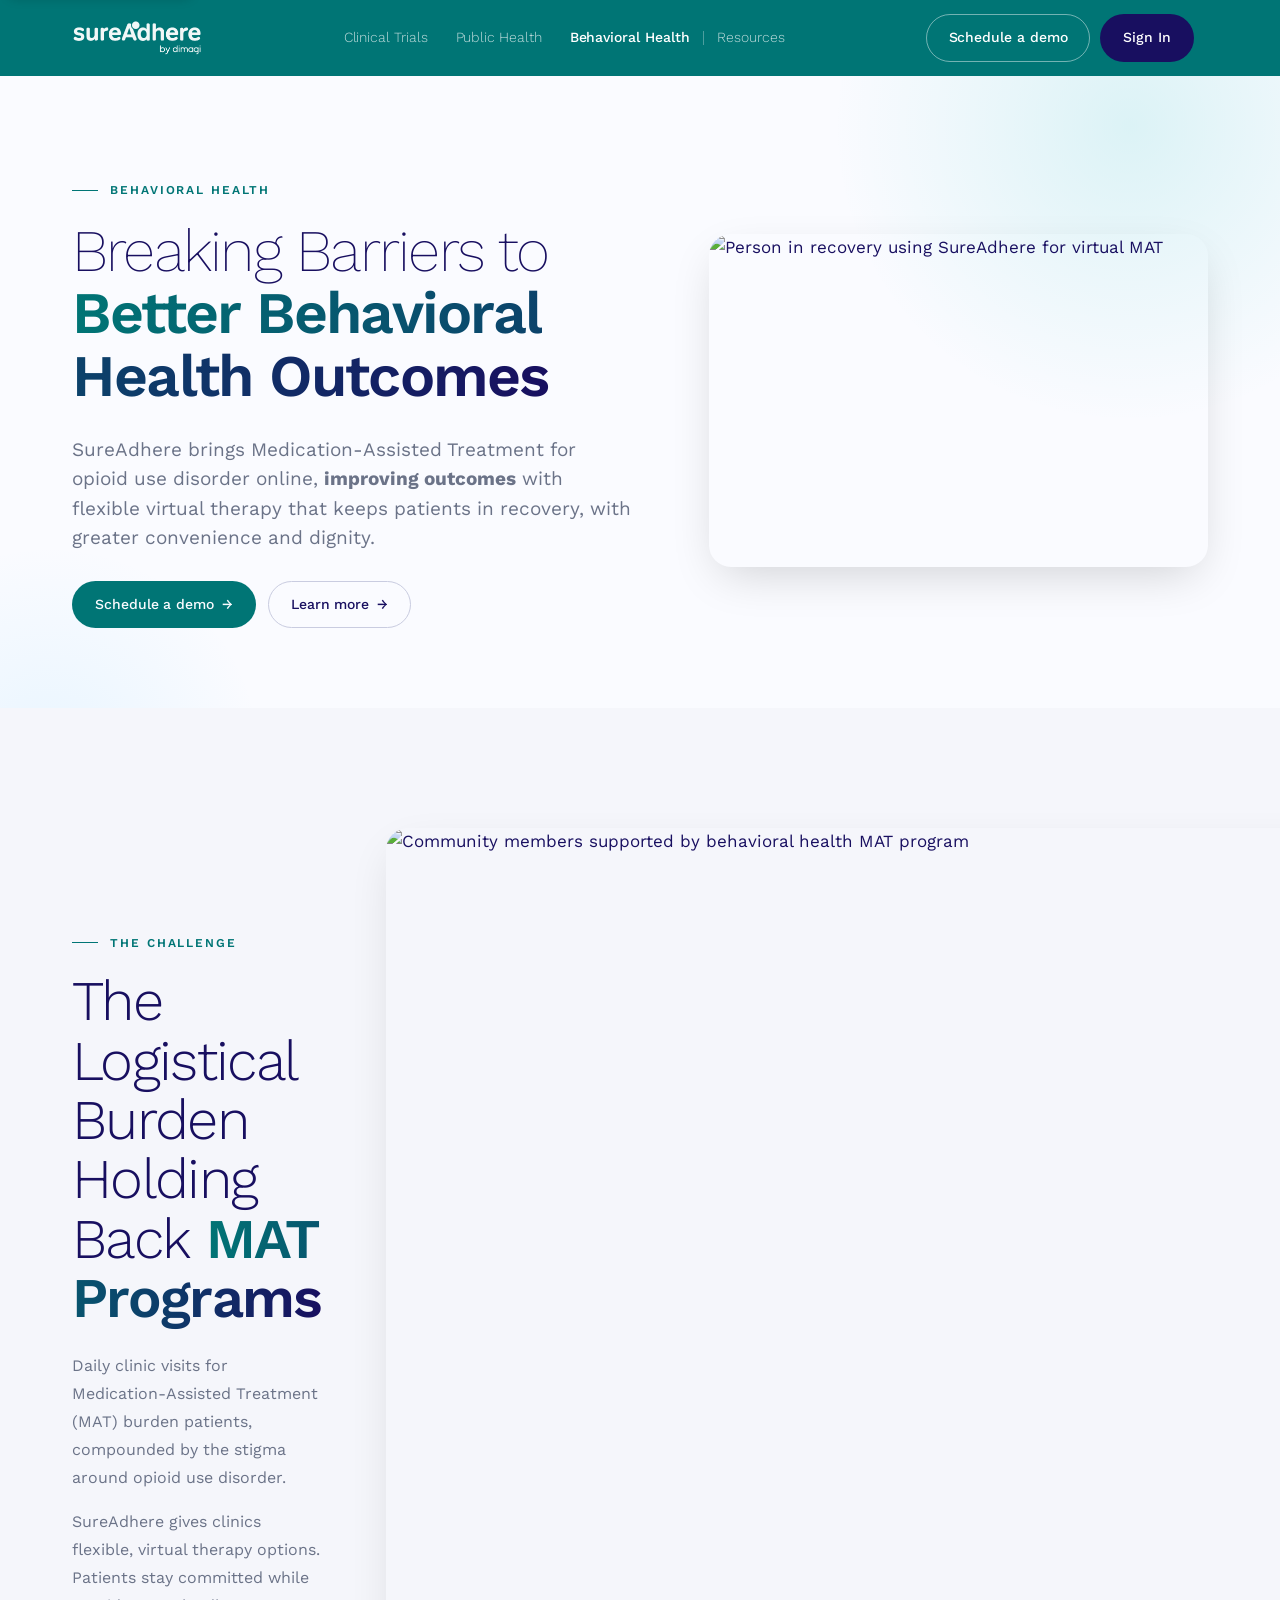
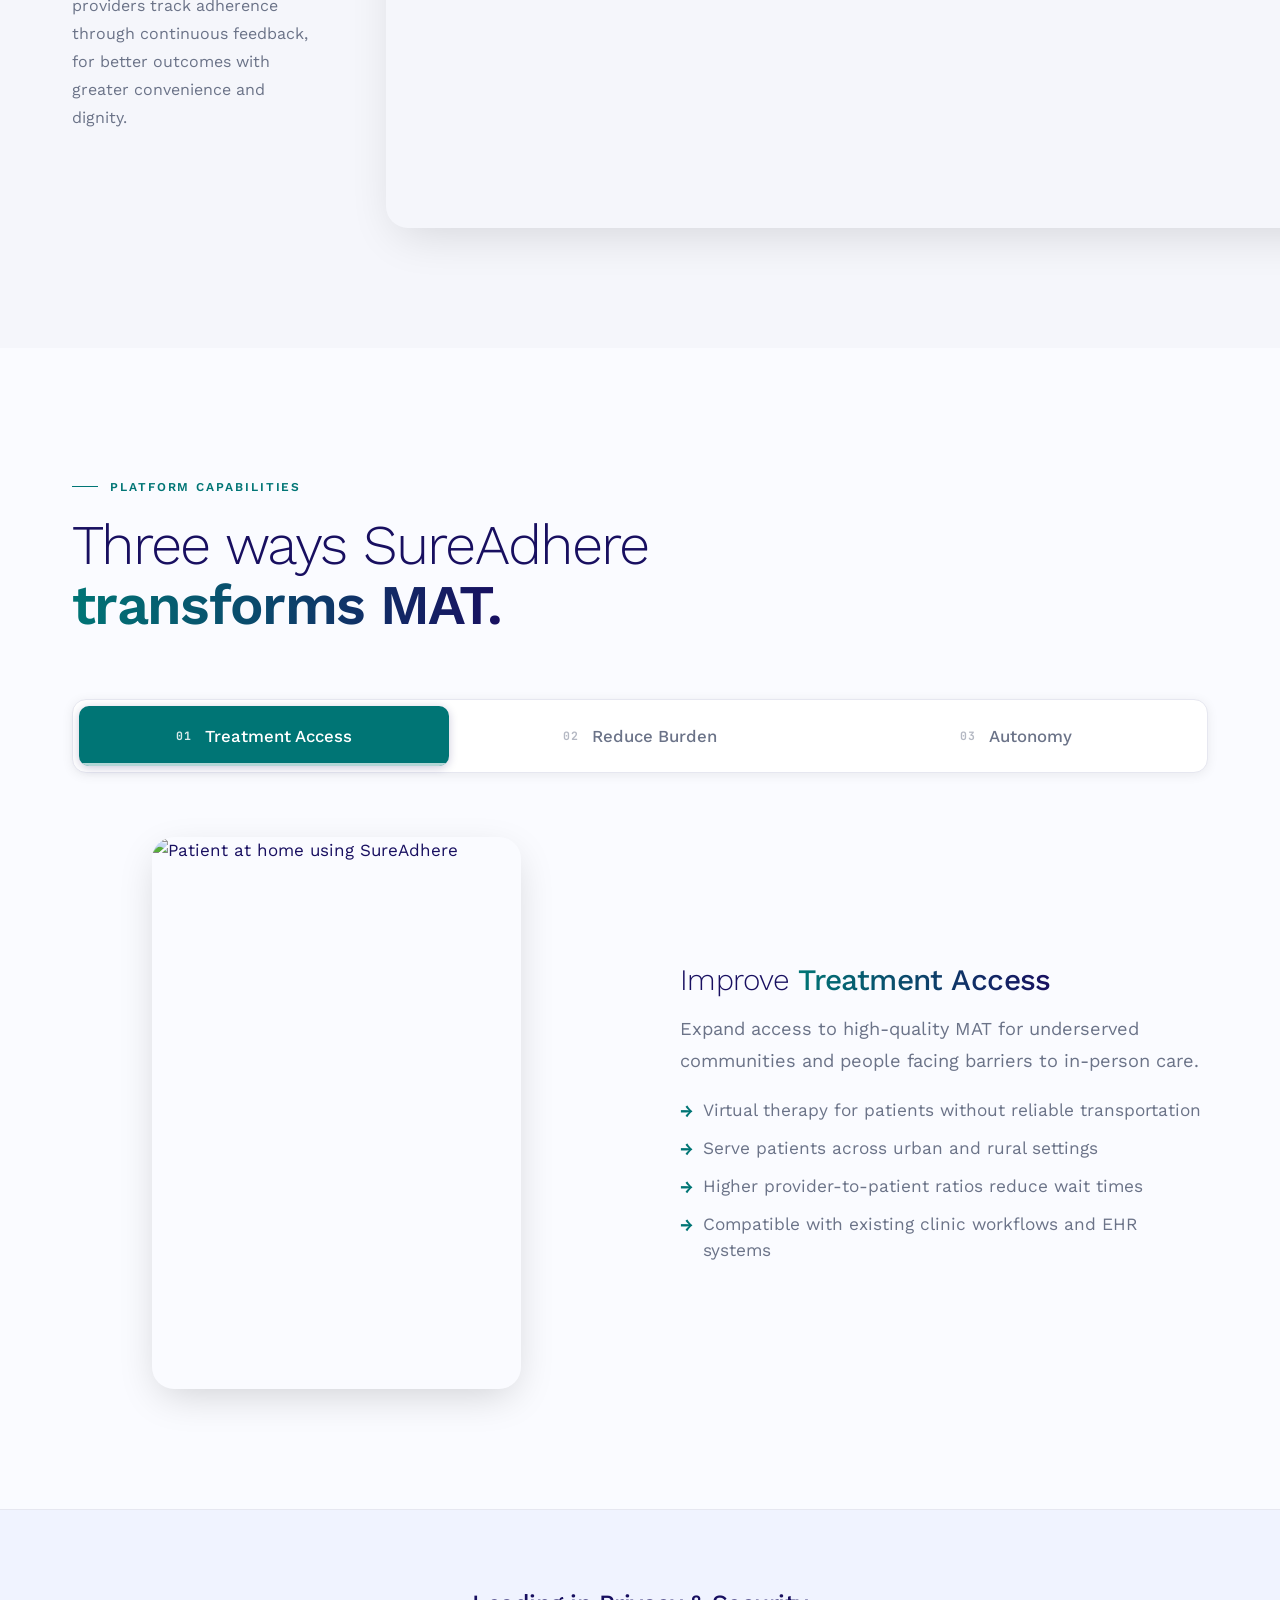
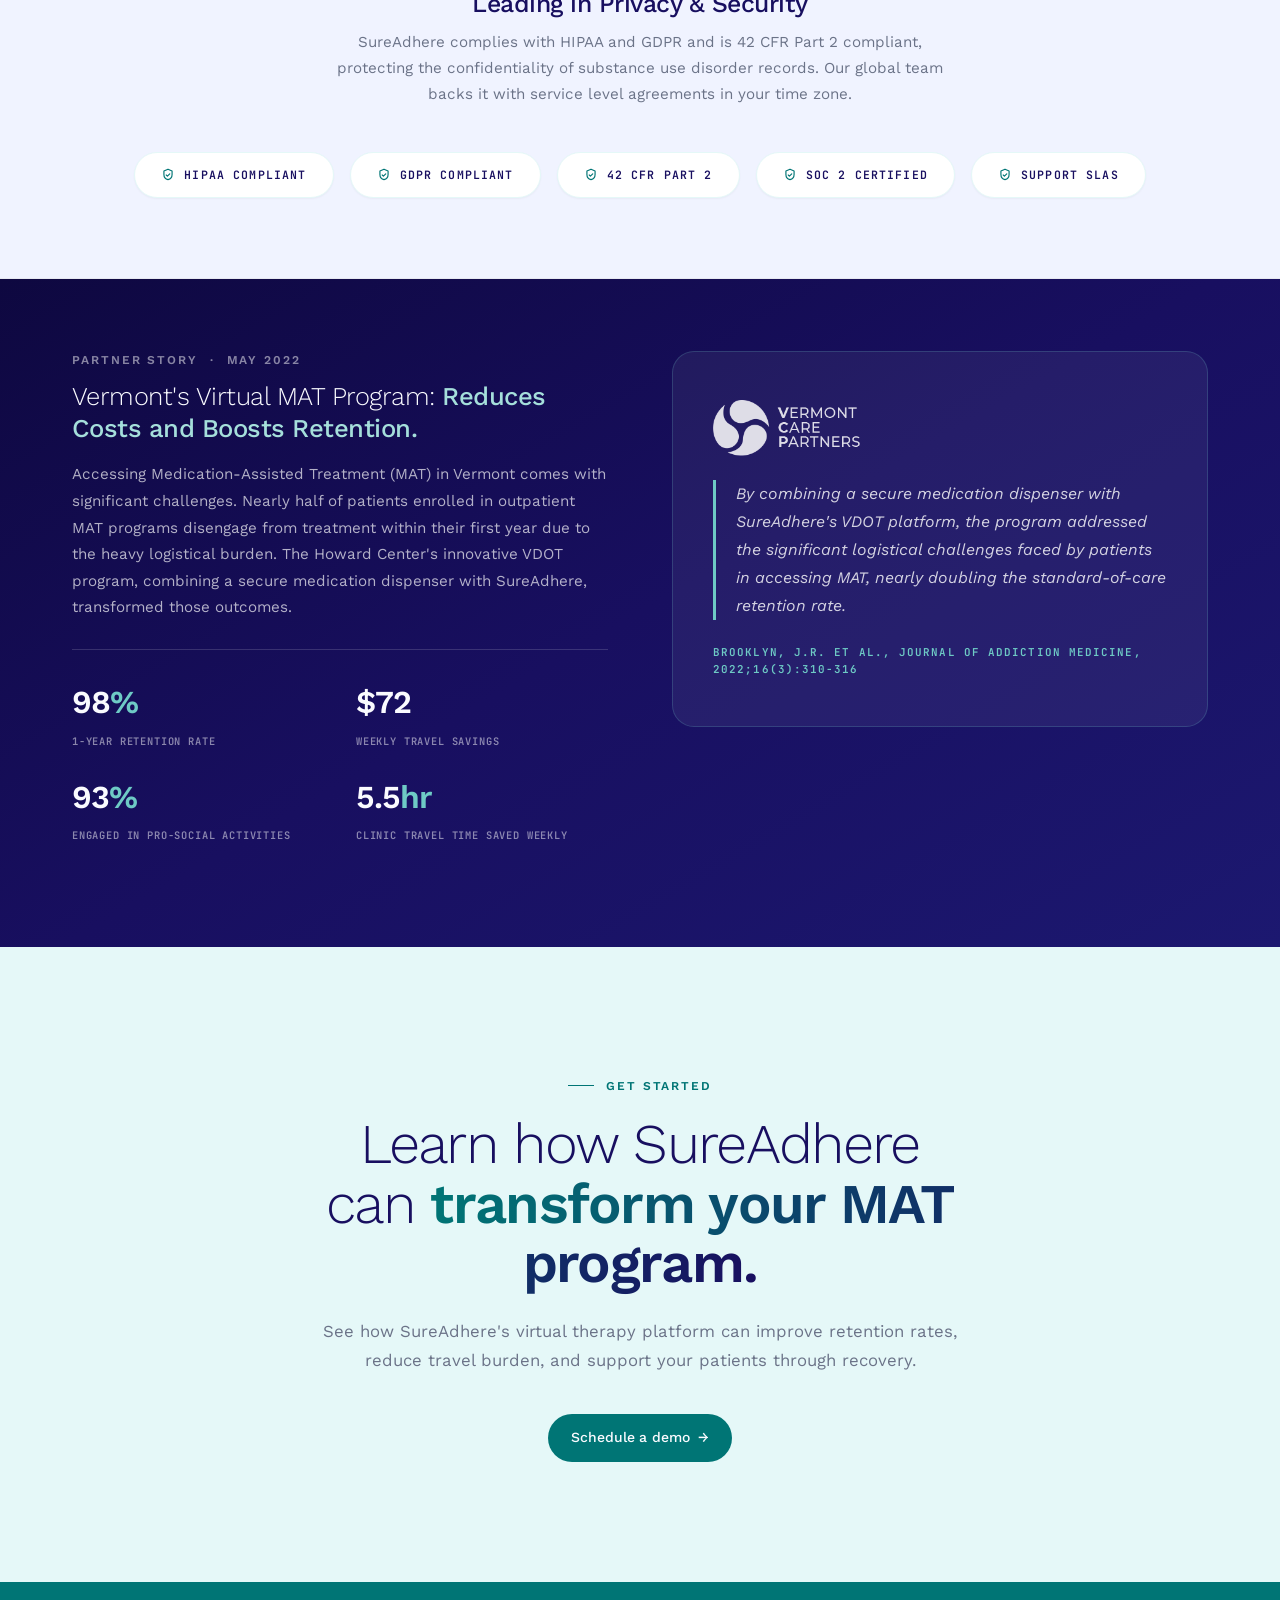
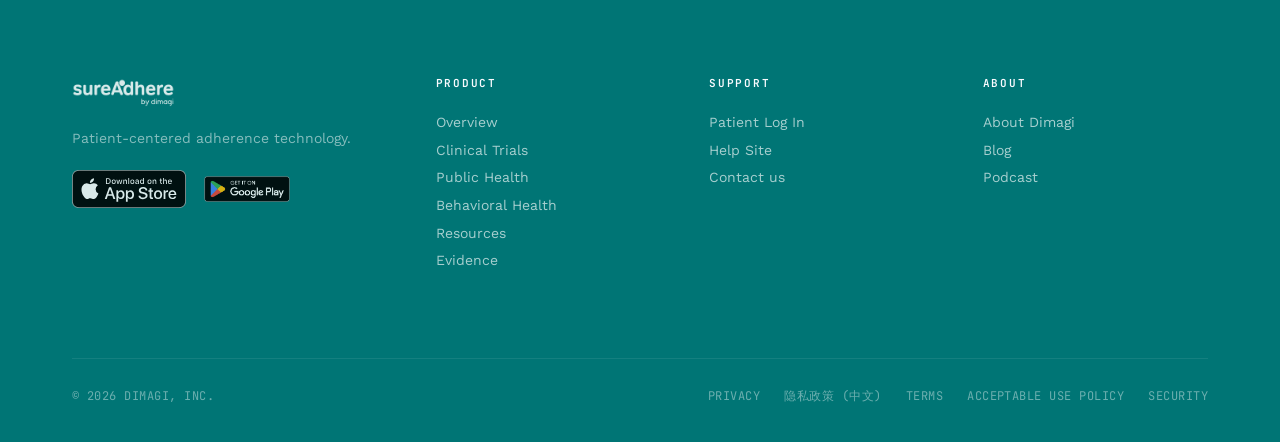
==== commit b805bc2c: "a11y + contrast: WCAG AA pass + landmarks + closer-CTA polish A11y landmarks (all 10 pages): - Wrap " ====
--- a/behavioral-health/index.html
+++ b/behavioral-health/index.html
@@ -164,6 +164,7 @@
 <a class="skip-link" href="#main">Skip to main content</a>
 
 <!-- ───── NAV ───── -->
+<header>
 <div class="nav-wrap">
   <div class="container">
     <nav class="primary">
@@ -176,22 +177,24 @@
         <a href="../behavioral-health/index.html" class="nav-active" aria-current="page">Behavioral Health</a>
         <a href="../resources/index.html" class="nav-sep">Resources</a>
       </div>
-      <div class="nav-cta">
+      <div class="nav-cta" id="nav-menu">
         <a class="btn btn-ghost" href="../contact/">Schedule a demo</a>
         <a class="btn btn-primary" href="https://secure.sureadhere.com/" target="_blank" rel="noopener">Sign In</a>
         <div class="nav-lang" aria-label="Language">
           <div class="gtranslate_wrapper"></div>
         </div>
       </div>
-      <button class="nav-hamburger" aria-label="Open menu" aria-expanded="false">
+      <button class="nav-hamburger" aria-label="Open menu" aria-expanded="false" aria-controls="nav-menu">
         <span></span><span></span><span></span>
       </button>
     </nav>
   </div>
 </div>
+</header>
 
 <!-- ───── HERO ───── -->
-<section id="main" class="hero" style="padding:96px 0 80px;">
+<main id="main">
+<section class="hero" style="padding:96px 0 80px;">
   <div class="container">
     <div class="hero-grid">
       <div>
@@ -371,10 +374,12 @@
       See how SureAdhere's virtual therapy platform can improve retention rates, reduce travel burden, and support your patients through recovery.
     </p>
     <div style="display:flex;gap:16px;justify-content:center;flex-wrap:wrap;">
-      <a class="btn btn-indigo btn-arrow" href="../contact/">Contact us</a>
+      <a class="btn btn-indigo btn-arrow" href="../contact/">Schedule a demo</a>
     </div>
   </div>
 </section>
+
+</main>
 
 <!-- ───── FOOTER ───── -->
 <footer>
--- a/assets/styles.css
+++ b/assets/styles.css
@@ -13,7 +13,7 @@
   --rule: #C9CCE0;
 
   /* Brand */
-  --indigo: #009090;
+  --indigo: #007575;
   --indigo-deep: #180F60;
   --indigo-soft: #E5F8F8;
   --sky: #50C4FF;
@@ -21,17 +21,17 @@
 
   /* Indigo scale (CommCare HQ B5) - for per-page header gradients */
   --indigo-300: #4DBBBA;
-  --indigo-400: #009090;
-  --indigo-500: #009090;
+  --indigo-400: #007575;
+  --indigo-500: #007575;
   --indigo-600: #180F60;
 
   /* Muted */
   --muted: #6B7388;
-  --muted-soft: #9DA3B5;
+  --muted-soft: #7A8199;
 
   /* Gradients */
   --grad: linear-gradient(135deg, var(--indigo-deep) 0%, var(--indigo) 50%, var(--sky) 100%);
-  --grad-text: linear-gradient(90deg, #180F60 0%, #009090 55%, #50C4FF 100%);
+  --grad-text: linear-gradient(90deg, #180F60 0%, #007575 55%, #50C4FF 100%);
   --grad-text-on-dark: linear-gradient(90deg, #FFFFFF 0%, #50C4FF 100%);
   --grad-deep: linear-gradient(135deg, #0A0930 0%, #180F60 50%, #1A2060 100%);
 
@@ -155,7 +155,7 @@
 /* ---- NAV ---- */
 .nav-wrap {
   position: sticky; top: 0; z-index: 50;
-  background: #009090;
+  background: #007575;
   border-bottom: none;
 }
 nav.primary {
@@ -382,7 +382,7 @@
 
 /* Dark hero variant - homepage indigo-saturated header */
 .hero.hero-dark {
-  background: linear-gradient(160deg, #008C8E 0%, #009090 48%, #04A096 100%);
+  background: linear-gradient(160deg, #008C8E 0%, #007575 48%, #04A096 100%);
   color: var(--paper);
   padding: 96px 0 88px;
 }
@@ -1057,7 +1057,7 @@
 
 /* Variant: Providers (deep purple) */
 .path-card--providers .path-visual {
-  background: linear-gradient(135deg, #180F60 0%, #009090 100%);
+  background: linear-gradient(135deg, #180F60 0%, #007575 100%);
 }
 .path-card--providers .path-visual svg { color: rgba(255,255,255,0.92); }
 .path-card--providers .path-meta { border-left-color: var(--deep-purple); }
@@ -2394,7 +2394,7 @@
 .page--enterprise .hero.hero-dark h1.hero-title em,
 .page--support .hero.hero-dark h1.hero-title em,
 .page--resources .hero.hero-dark h1.hero-title em {
-  background: linear-gradient(90deg, #180F60 0%, #009090 55%, #50C4FF 100%);
+  background: linear-gradient(90deg, #180F60 0%, #007575 55%, #50C4FF 100%);
   -webkit-background-clip: text;
   background-clip: text;
   -webkit-text-fill-color: transparent;
@@ -2438,7 +2438,7 @@
 
 /* ---- FOOTER ---- */
 footer {
-  background: #009090;
+  background: #007575;
   color: rgba(255,255,255,0.72);
   padding: 96px 0 36px;
   font-size: 14px;
@@ -3486,7 +3486,7 @@
     z-index: 200;
     flex-direction: column;
     gap: 0;
-    background: #009090;
+    background: #007575;
     border-top: 1px solid rgba(255,255,255,0.14);
     box-shadow: 0 12px 32px -8px rgba(10,6,32,0.30);
     padding: 8px 0 18px;
@@ -6320,7 +6320,7 @@
 .sol-hero .eyebrow::before { background: var(--indigo); }
 .sol-hero h1.hero-title { color: var(--ink); }
 .sol-hero h1.hero-title em {
-  background: linear-gradient(90deg, #180F60 0%, #009090 55%, #50C4FF 100%);
+  background: linear-gradient(90deg, #180F60 0%, #007575 55%, #50C4FF 100%);
   -webkit-background-clip: text;
   background-clip: text;
   -webkit-text-fill-color: transparent;
@@ -6826,3 +6826,13 @@
 .goog-te-banner-frame, .skiptranslate { display: none !important; }
 body { top: 0 !important; }
 /* === /GTranslate === */
+
+/* === A11y: honor prefers-reduced-motion (added 2026-06-17 handover pass) === */
+@media (prefers-reduced-motion: reduce) {
+  *, *::before, *::after {
+    animation-duration: 0.01ms !important;
+    animation-iteration-count: 1 !important;
+    transition-duration: 0.01ms !important;
+    scroll-behavior: auto !important;
+  }
+}
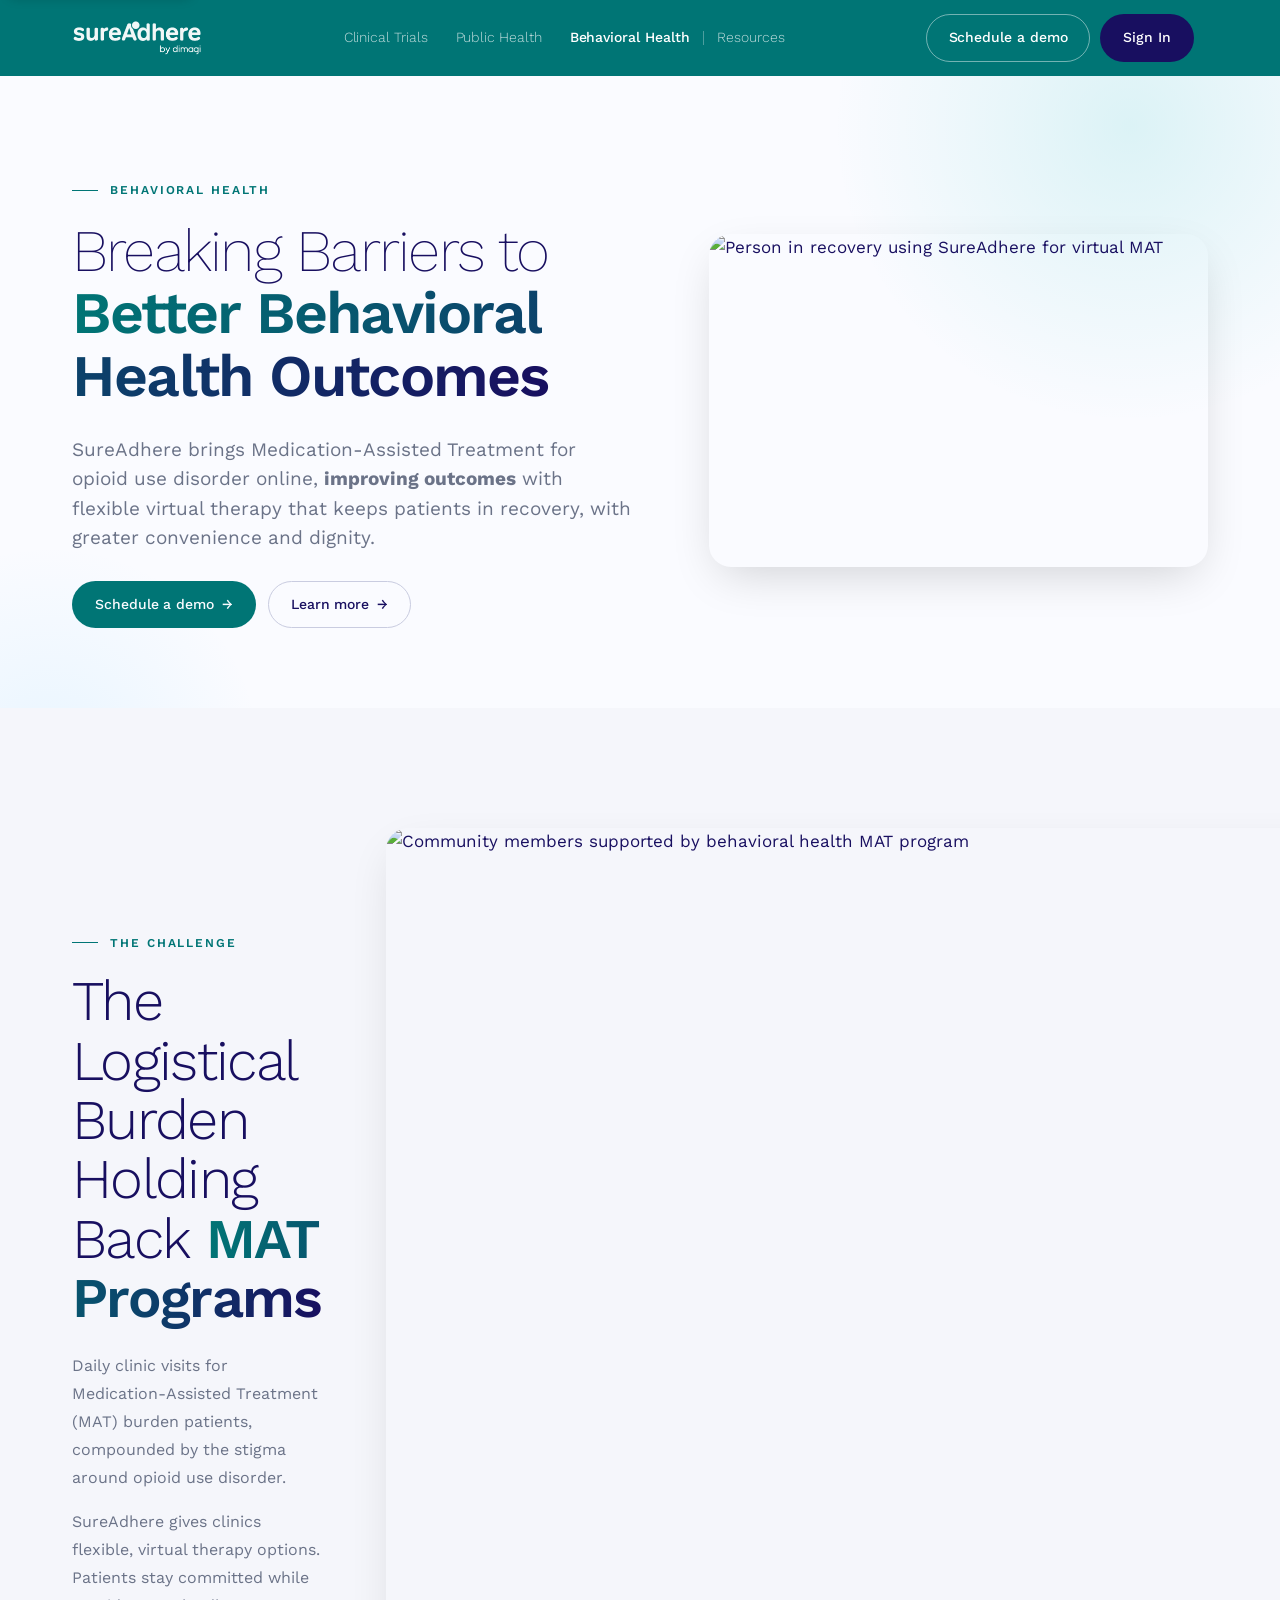
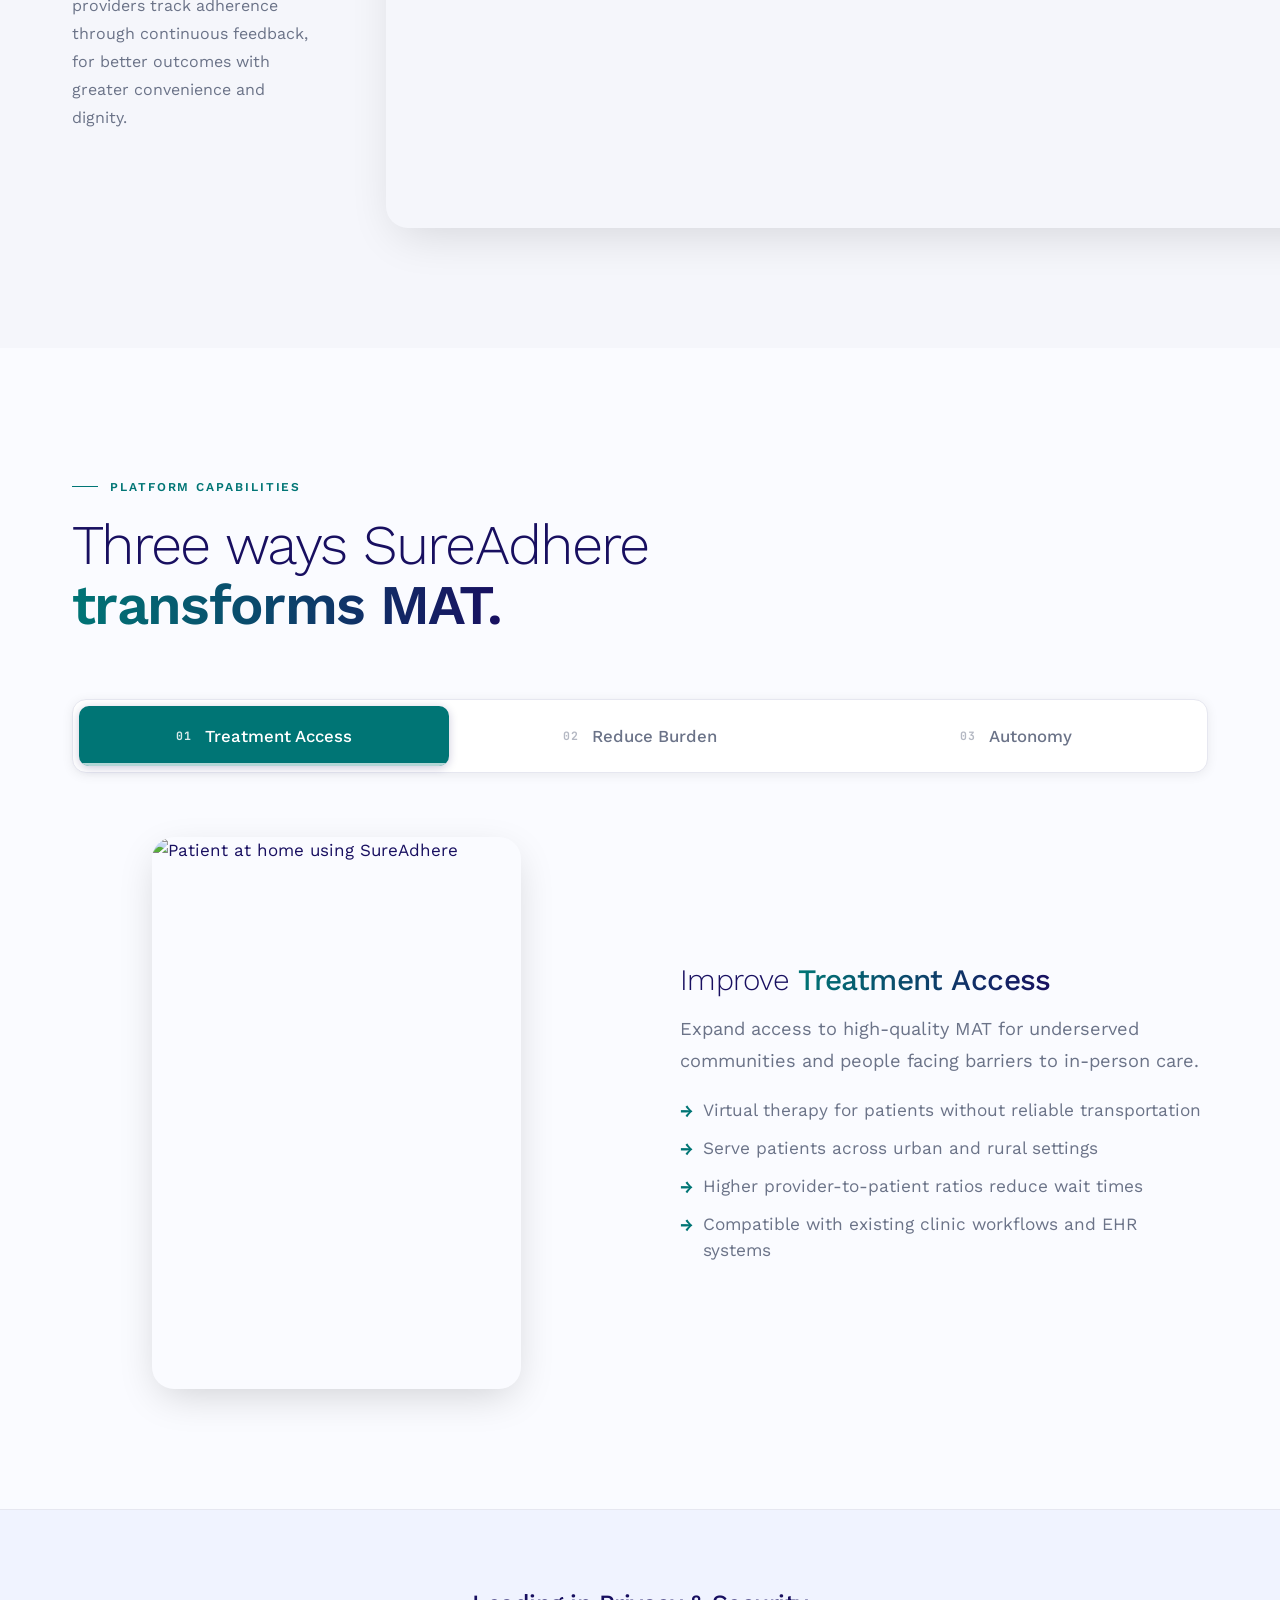
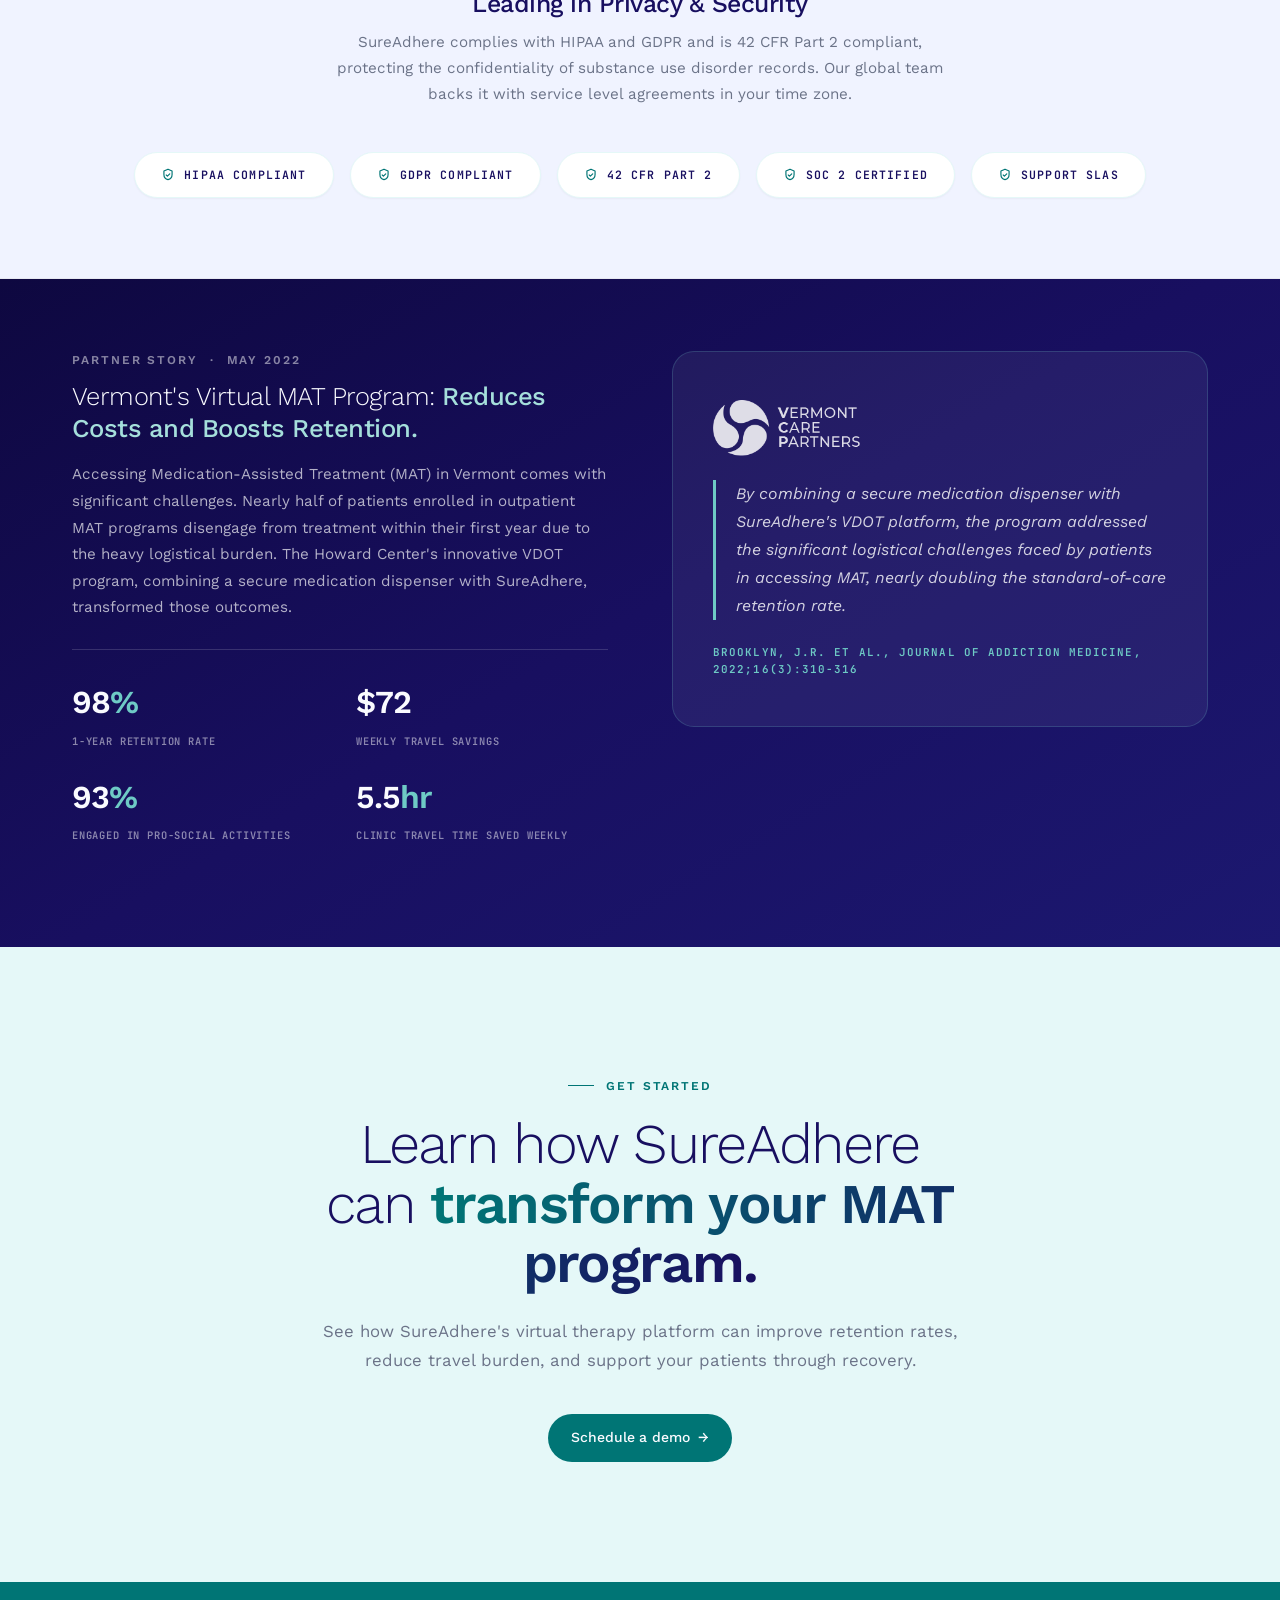
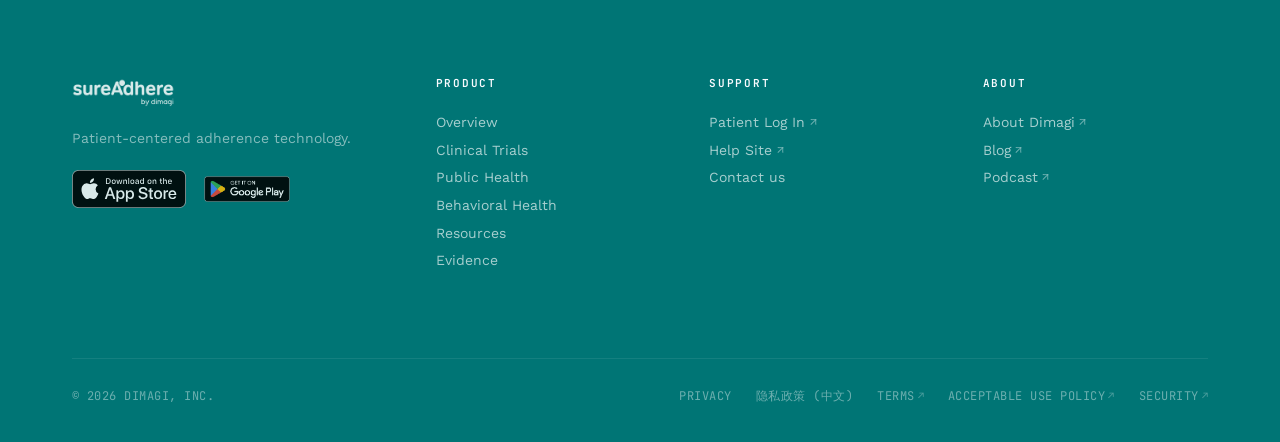
==== commit de2a037a: "seo: structured data + OG metadata + sitemap freshness Adds the rich-snippet eligible schema and met" ====
--- a/behavioral-health/index.html
+++ b/behavioral-health/index.html
@@ -8,6 +8,8 @@
 <meta name="description" content="Virtual Medication-Assisted Treatment for opioid use disorder. Flexible, remote, and proven to nearly double retention in MAT programs.">
 
 <meta property="og:type" content="website">
+<meta property="og:site_name" content="SureAdhere">
+<meta property="og:locale" content="en_US">
 <meta property="og:url" content="https://sureadhere.dimagi.com/behavioral-health/">
 <link rel="canonical" href="https://sureadhere.dimagi.com/behavioral-health/">
 <meta property="og:title" content="SureAdhere for Behavioral Health: Virtual MAT for Opioid Use Disorder">
@@ -159,6 +161,46 @@
   }]);
 </script>
 <script type="text/javascript" id="hs-script-loader" async defer src="//js.hs-scripts.com/503070.js"></script>
+<script type="application/ld+json">
+{
+  "@context": "https://schema.org",
+  "@type": "BreadcrumbList",
+  "itemListElement": [
+    {
+      "@type": "ListItem",
+      "position": 1,
+      "name": "Home",
+      "item": "https://sureadhere.dimagi.com/"
+    },
+    {
+      "@type": "ListItem",
+      "position": 2,
+      "name": "Behavioral Health",
+      "item": "https://sureadhere.dimagi.com/behavioral-health/"
+    }
+  ]
+}
+</script>
+<script type="application/ld+json">
+{
+  "@context": "https://schema.org",
+  "@type": "Service",
+  "name": "Virtual Medication-Assisted Treatment for Behavioral Health",
+  "serviceType": "Medication-Assisted Treatment Support",
+  "description": "Flexible, remote Medication-Assisted Treatment for opioid use disorder, proven to nearly double retention in MAT programs.",
+  "provider": {
+    "@type": "Organization",
+    "@id": "https://sureadhere.dimagi.com/#organization",
+    "name": "SureAdhere",
+    "parentOrganization": {
+      "@type": "Organization",
+      "name": "Dimagi, Inc.",
+      "url": "https://dimagi.com/"
+    }
+  },
+  "areaServed": "Worldwide"
+}
+</script>
 </head>
 <body class="page--solutions">
 <a class="skip-link" href="#main">Skip to main content</a>
--- a/assets/styles.css
+++ b/assets/styles.css
@@ -6827,6 +6827,28 @@
 body { top: 0 !important; }
 /* === /GTranslate === */
 
+/* === Footer external-link indicator (added 2026-06-17) === */
+/* Flag links in the footer columns + bottom row that open offsite, so visitors
+   know they will leave sureadhere.dimagi.com. Excludes the app-store badges
+   (which wrap an <img>) and any link without target=_blank. */
+footer .footer-col a[target="_blank"]::after,
+footer .footer-bottom a[target="_blank"]::after {
+  content: "\2197";
+  display: inline-block;
+  margin-left: 0.3em;
+  font-size: 0.85em;
+  line-height: 1;
+  vertical-align: 1px;
+  opacity: 0.7;
+  transition: transform 150ms ease, opacity 150ms ease;
+}
+footer .footer-col a[target="_blank"]:hover::after,
+footer .footer-bottom a[target="_blank"]:hover::after {
+  transform: translate(2px, -2px);
+  opacity: 1;
+}
+/* === /Footer external-link indicator === */
+
 /* === A11y: honor prefers-reduced-motion (added 2026-06-17 handover pass) === */
 @media (prefers-reduced-motion: reduce) {
   *, *::before, *::after {
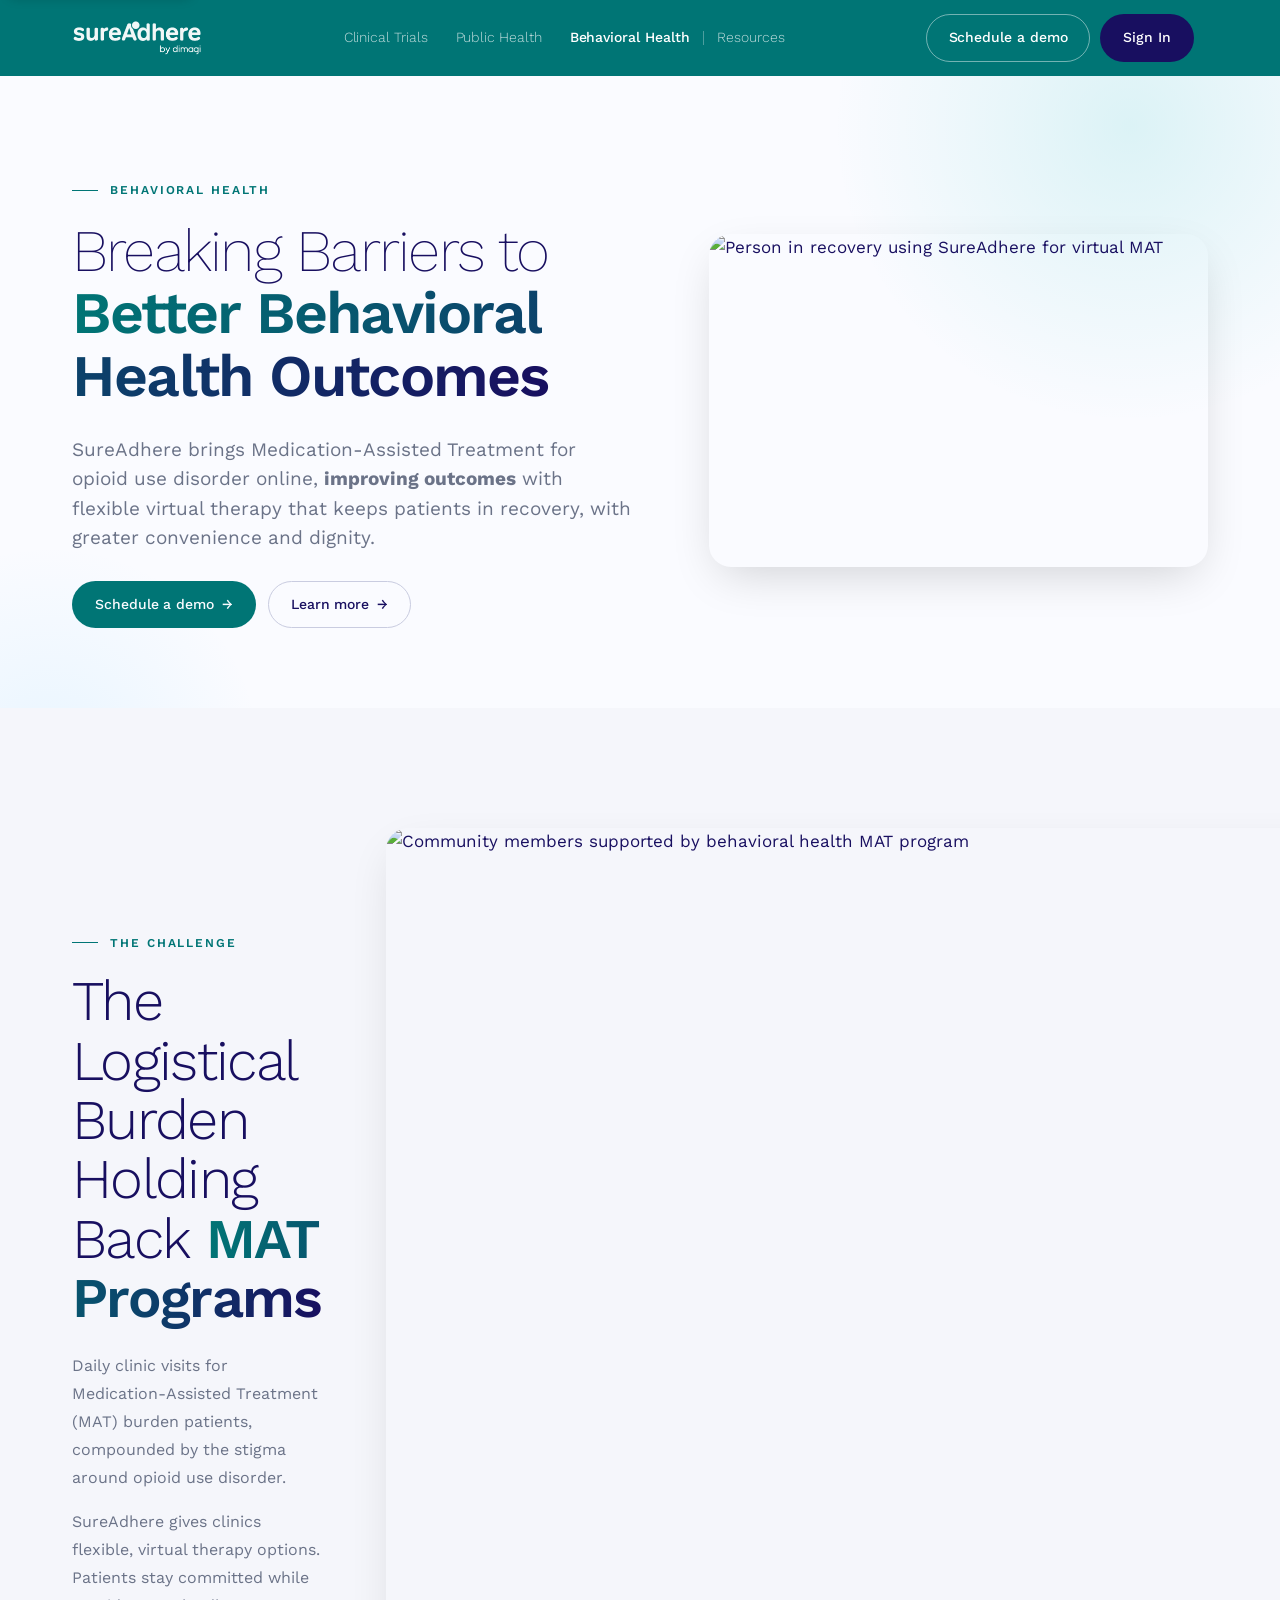
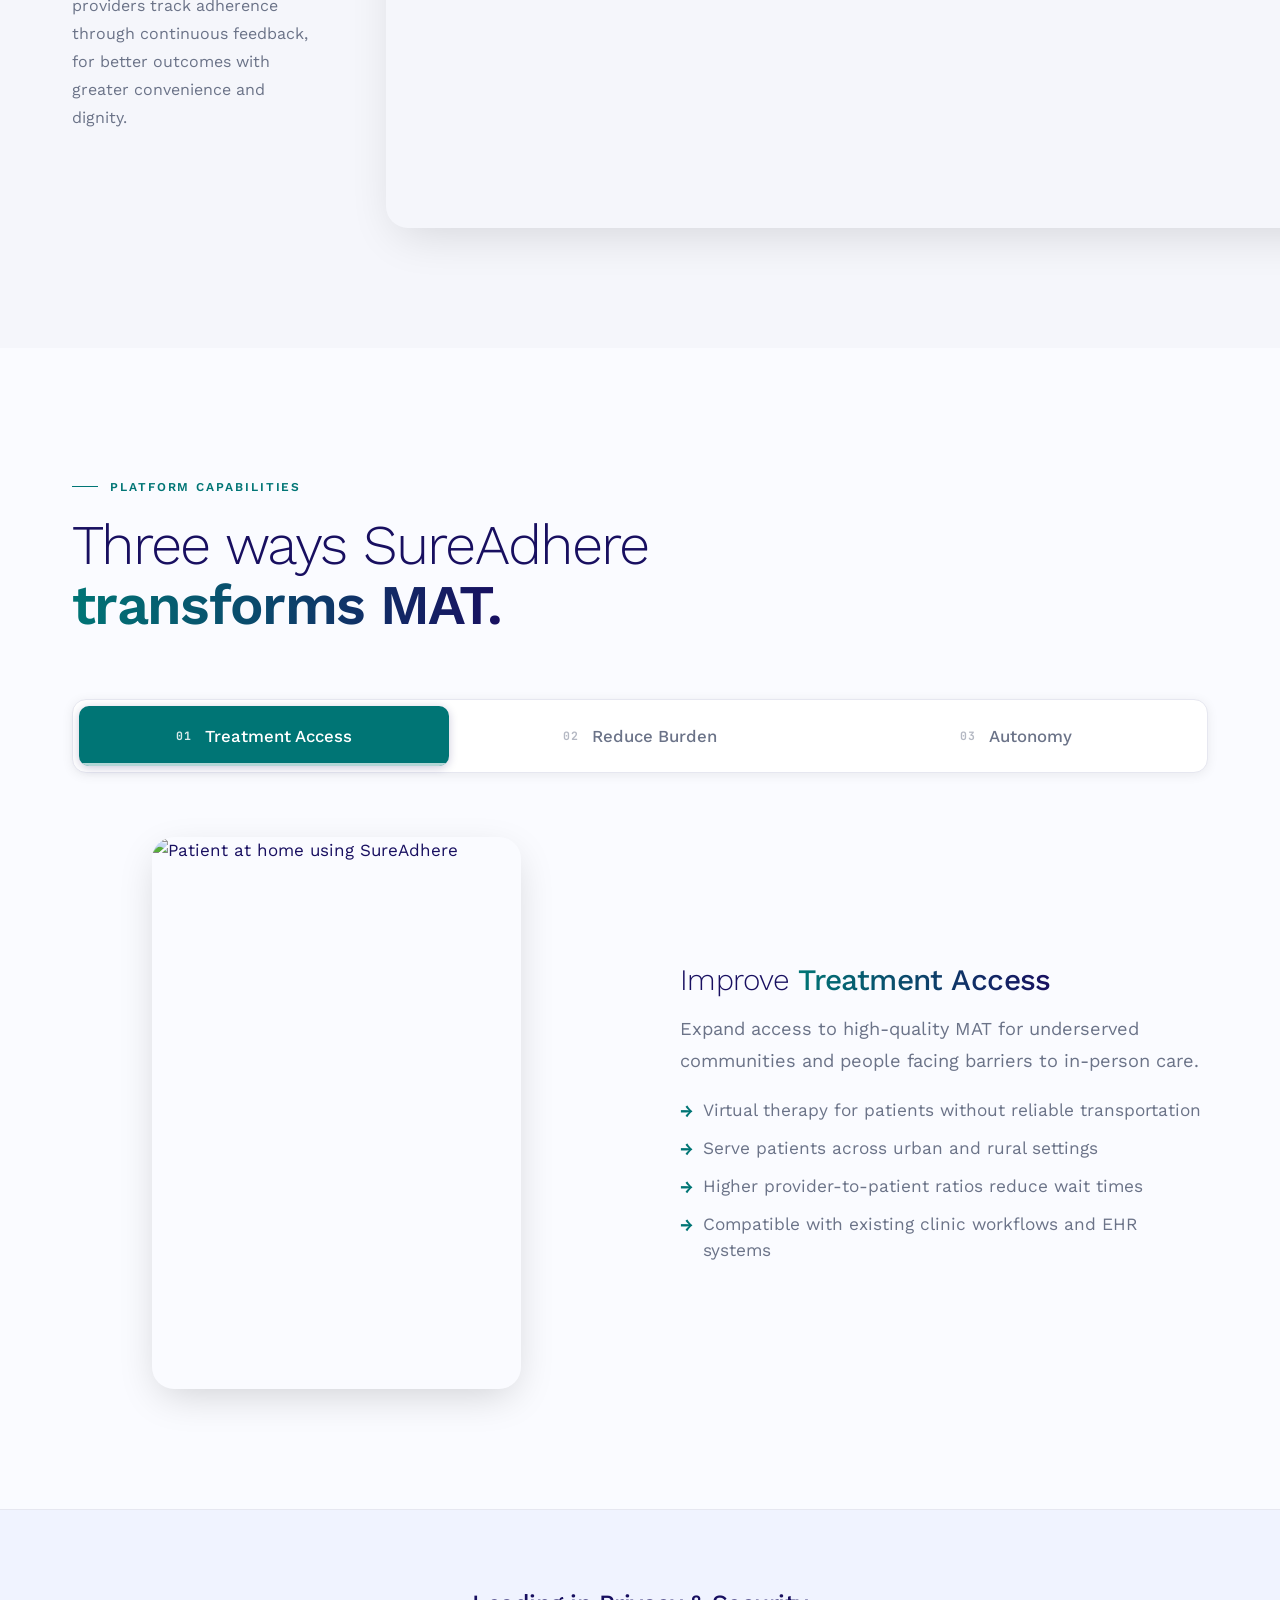
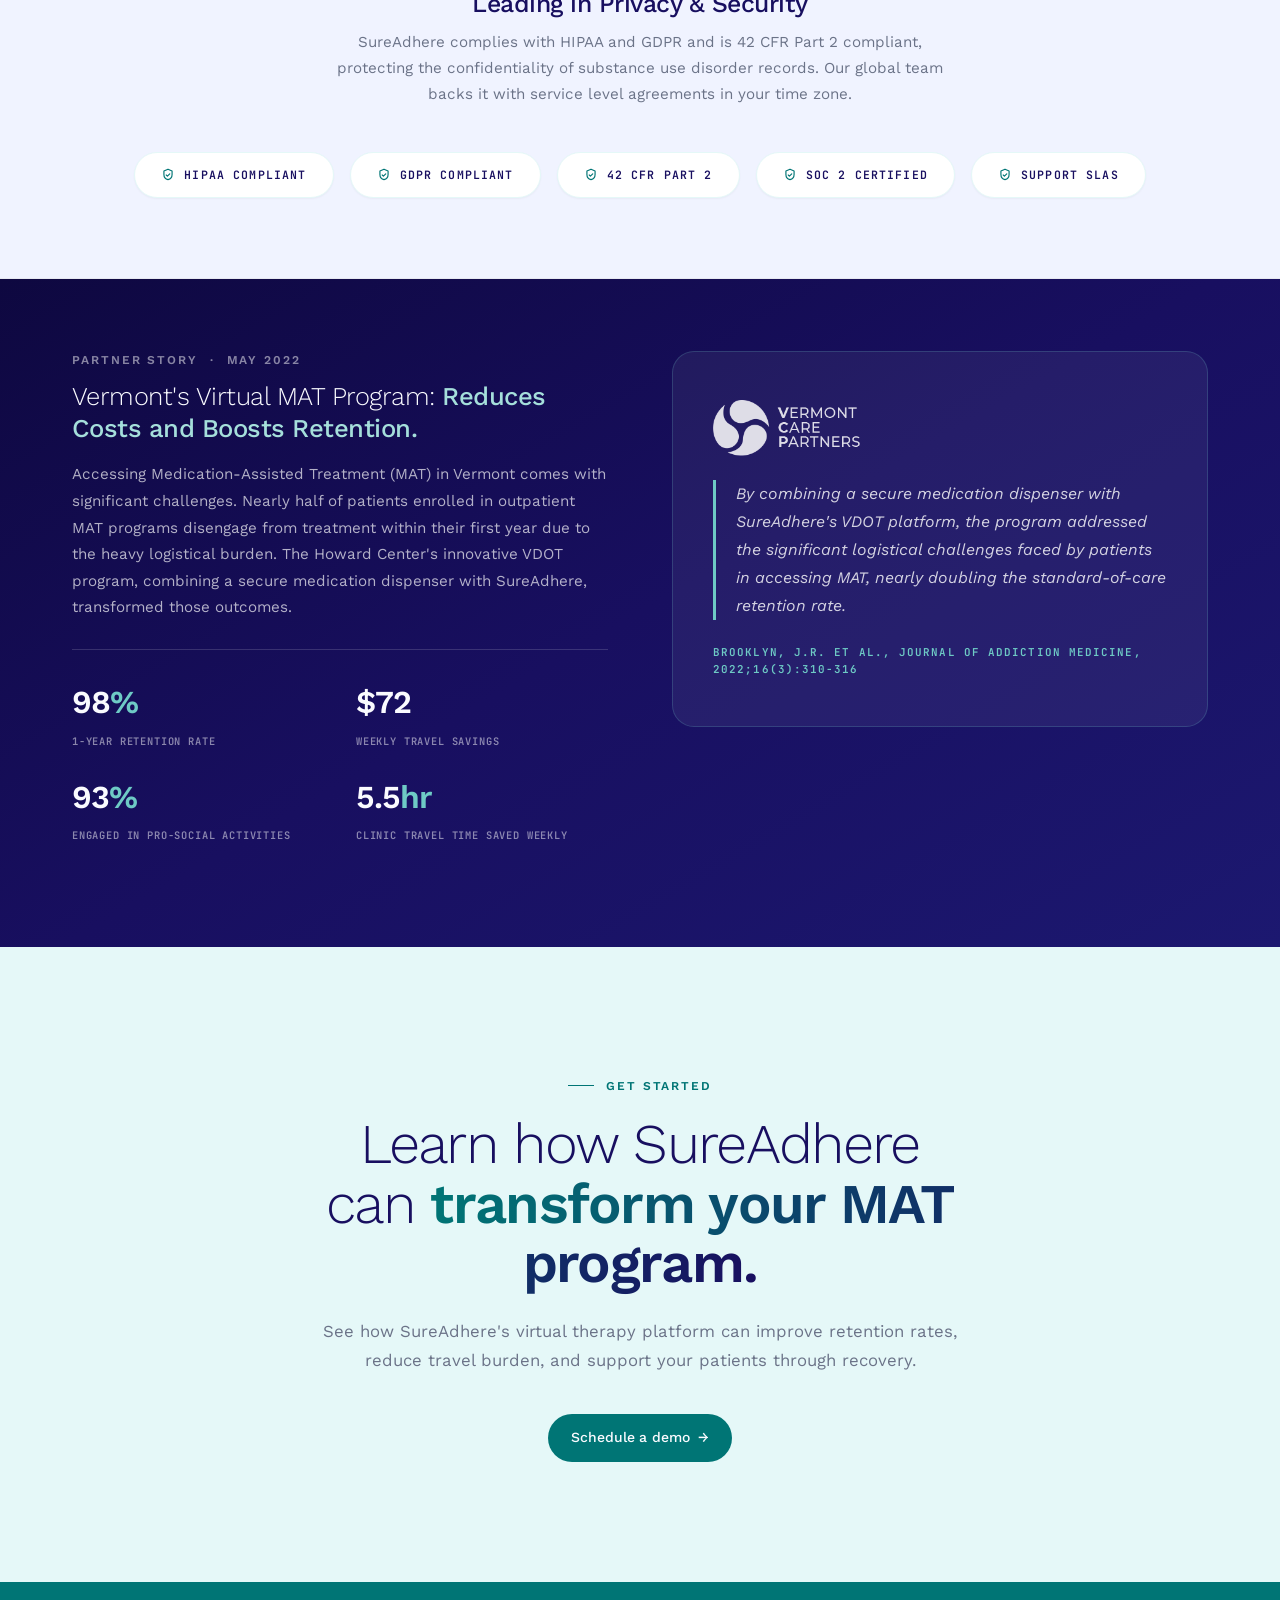
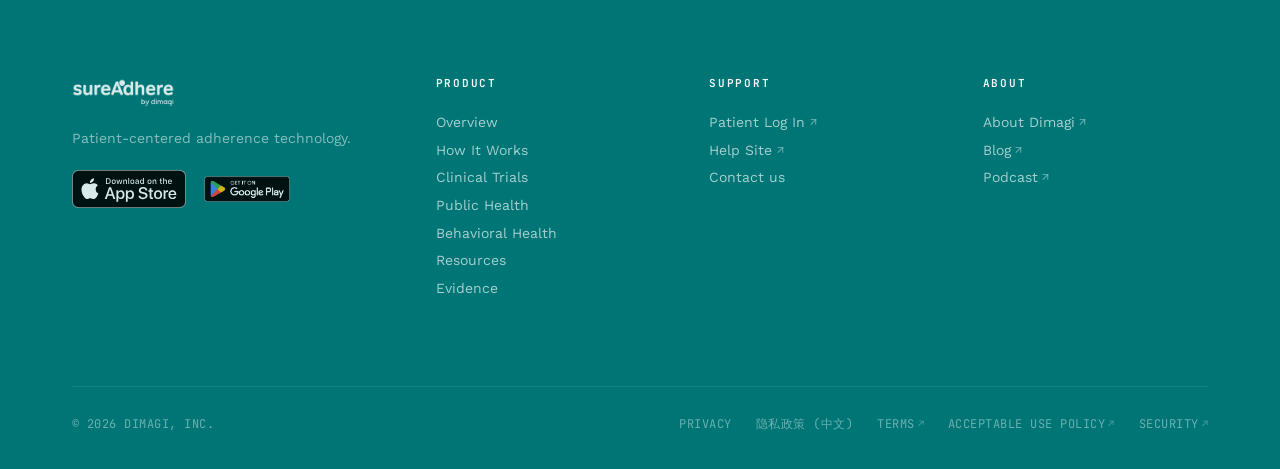
==== commit 93cfc457: "Add How It Works page with the core dose workflow New /how-it-works/ page: a scroll-through of the e" ====
--- a/behavioral-health/index.html
+++ b/behavioral-health/index.html
@@ -441,6 +441,7 @@
         <h2>Product</h2>
         <ul>
           <li><a href="../index.html">Overview</a></li>
+          <li><a href="../how-it-works/index.html">How It Works</a></li>
           <li><a href="../clinical-trials/index.html">Clinical Trials</a></li>
           <li><a href="../public-health/index.html">Public Health</a></li>
           <li><a href="index.html">Behavioral Health</a></li>
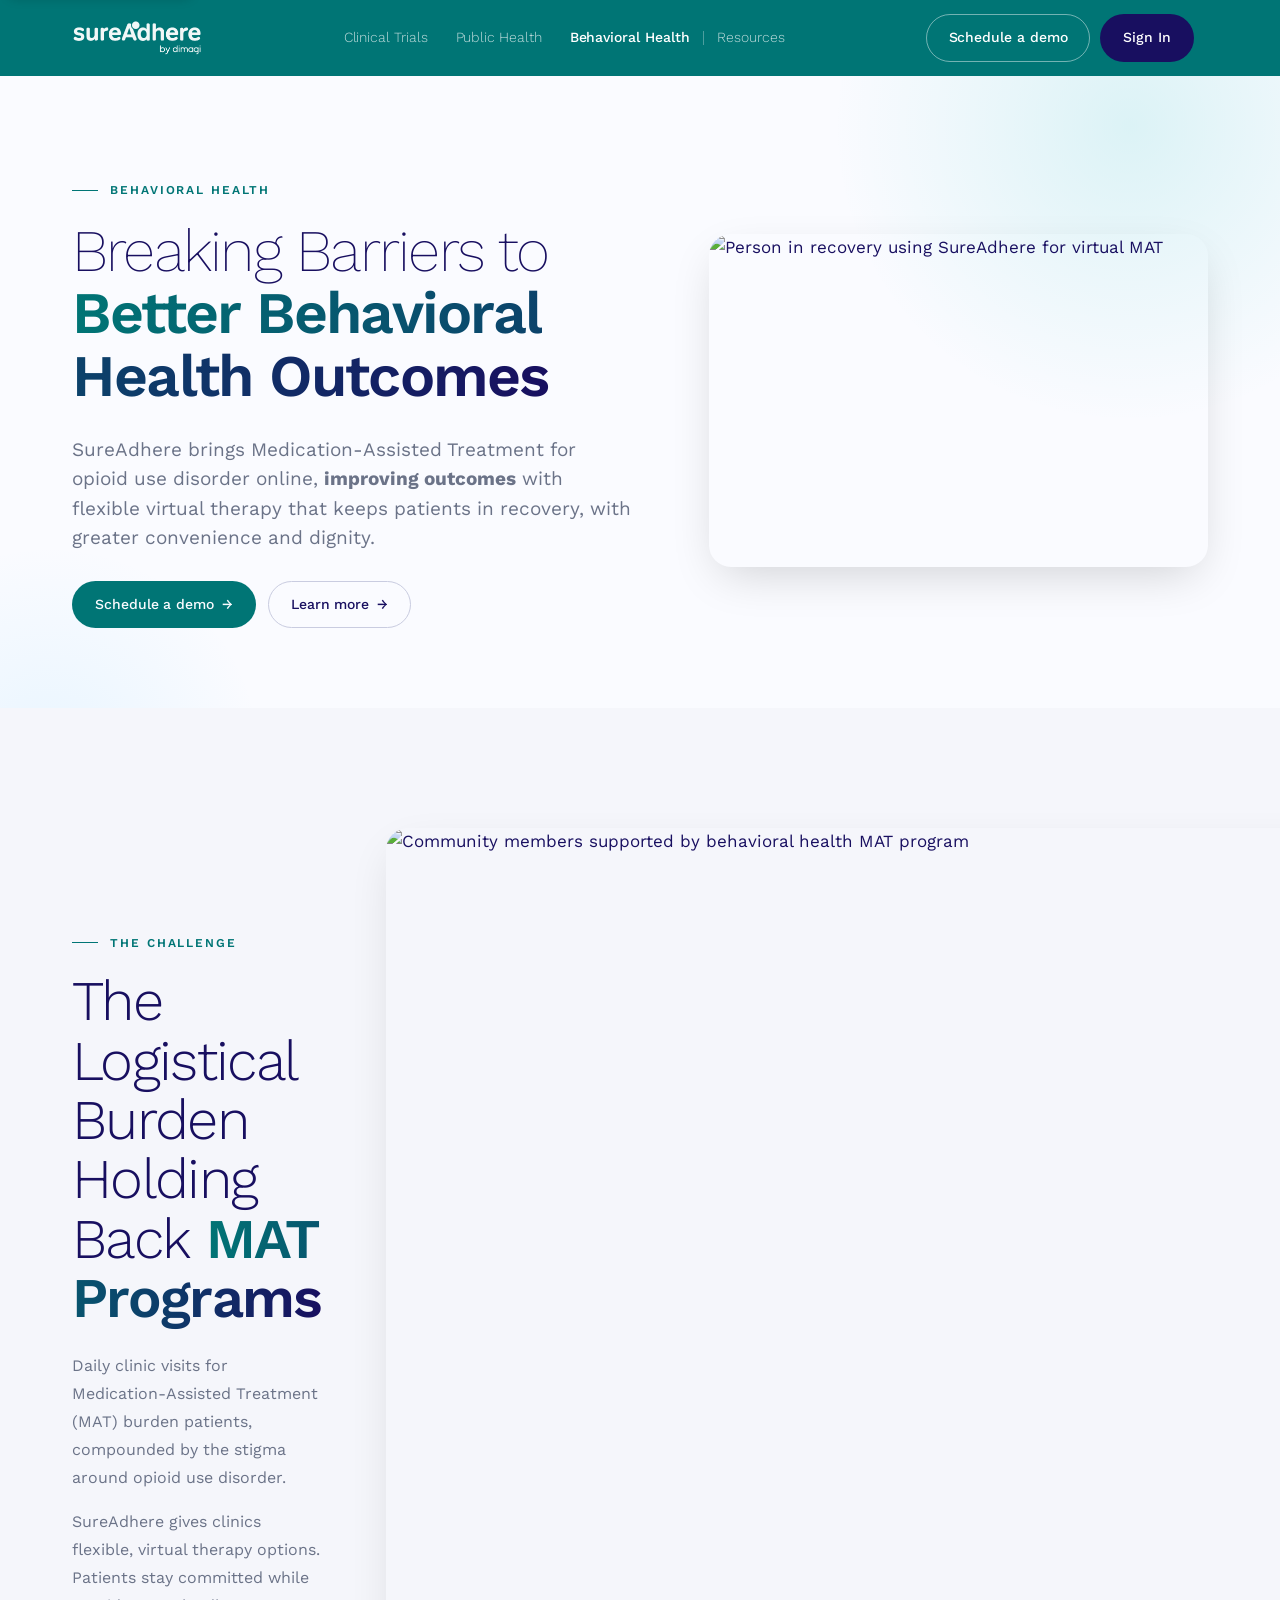
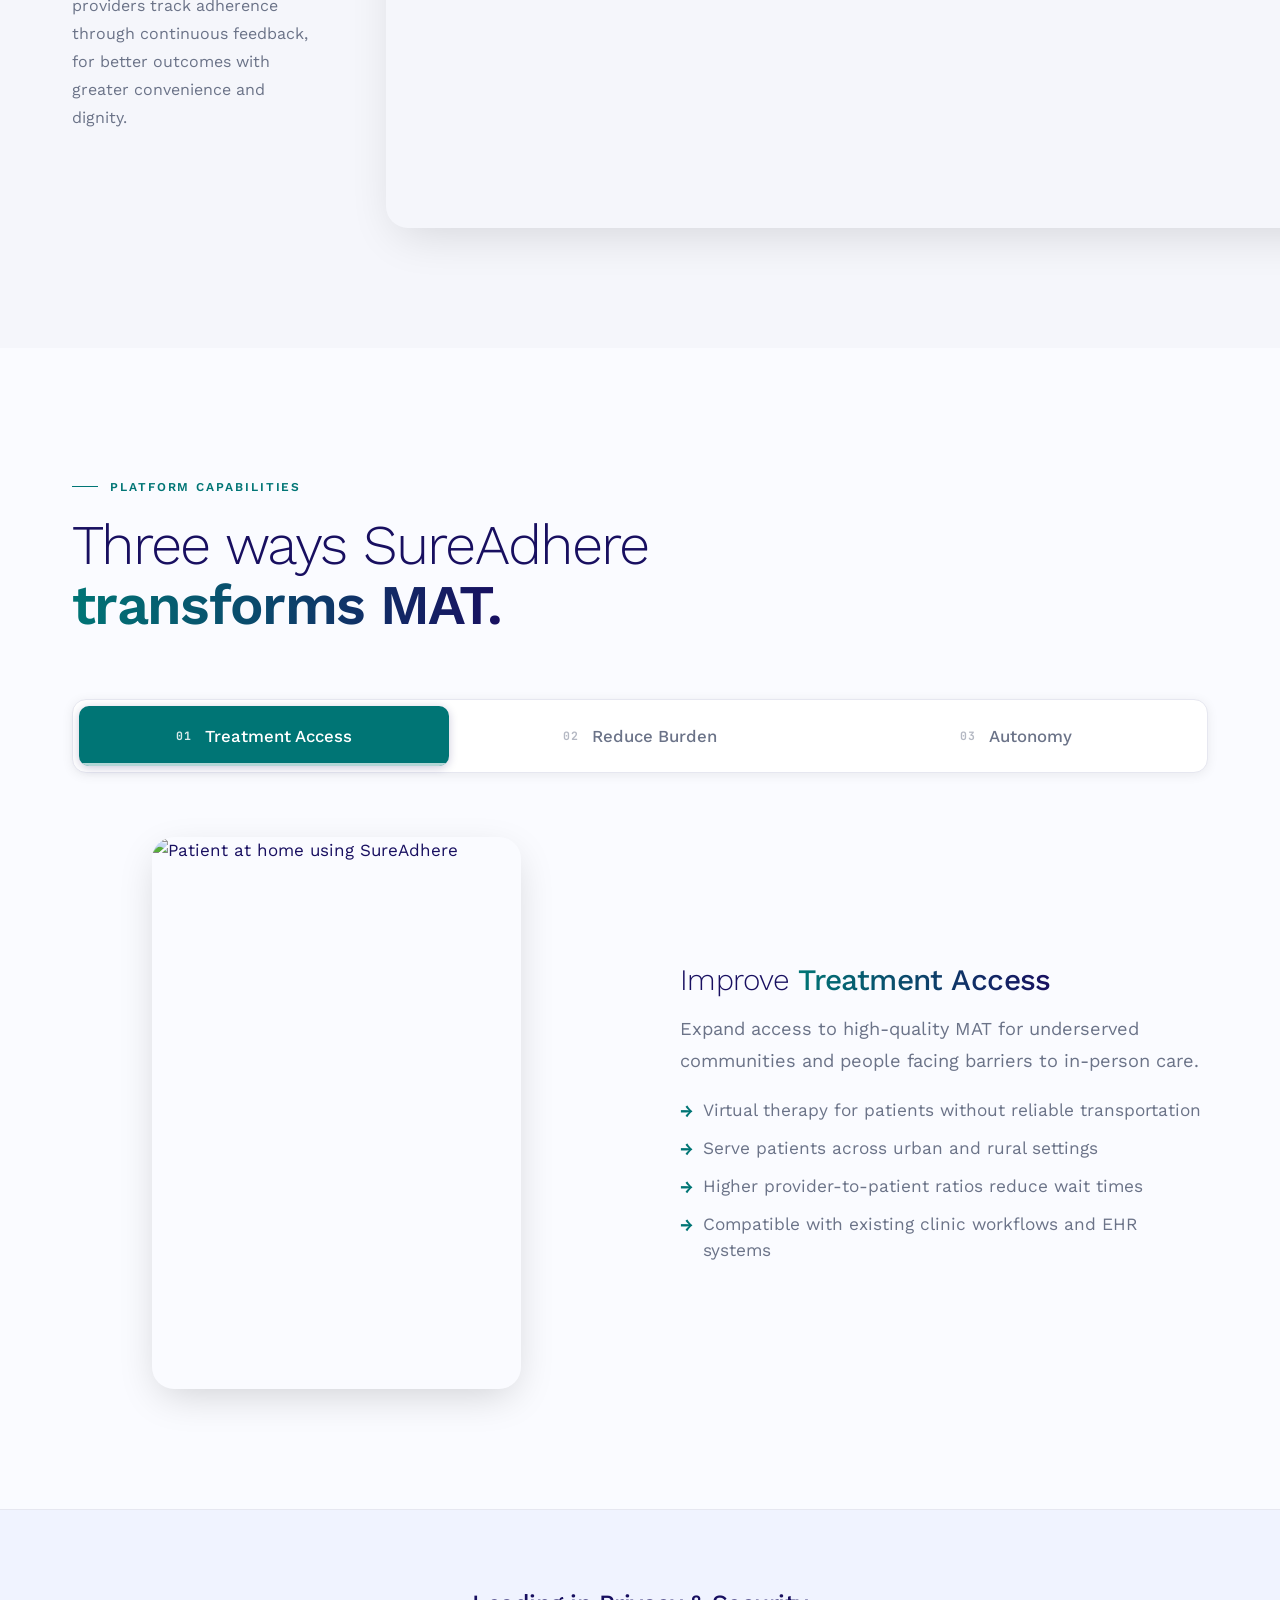
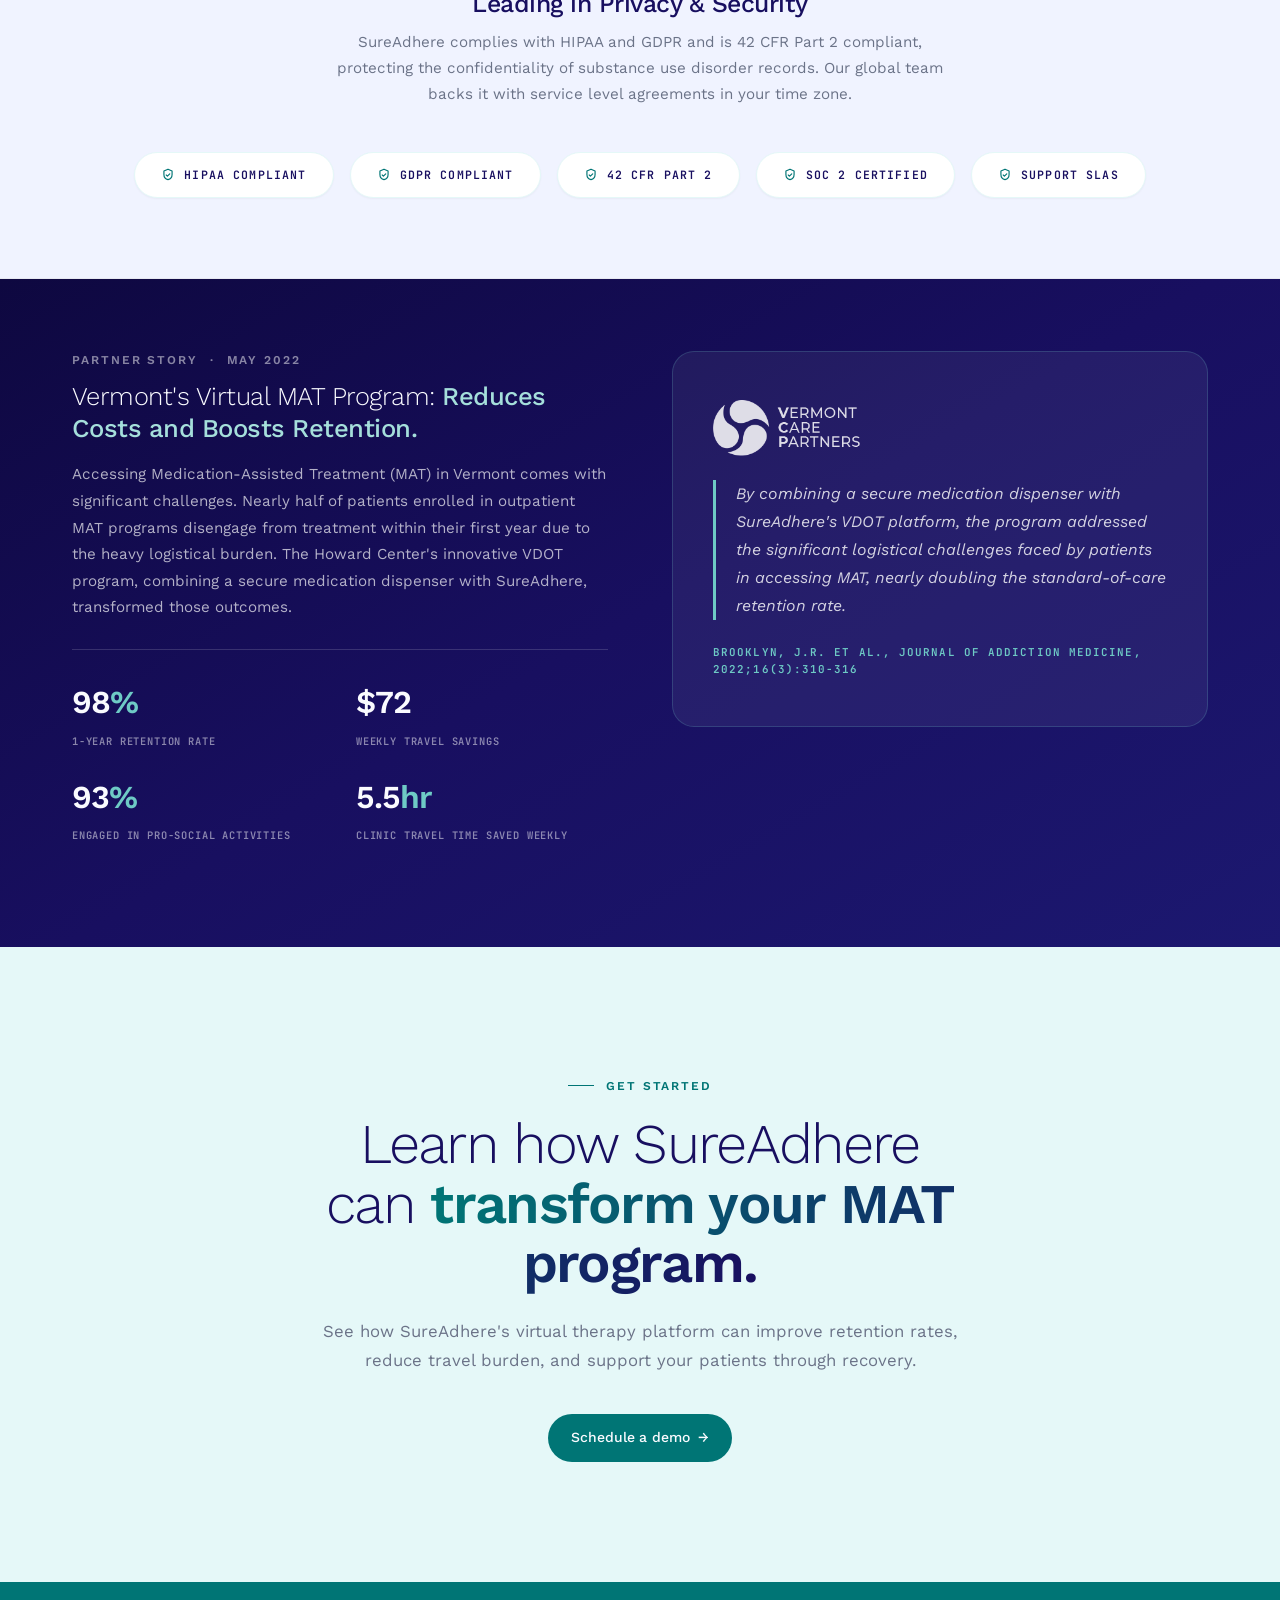
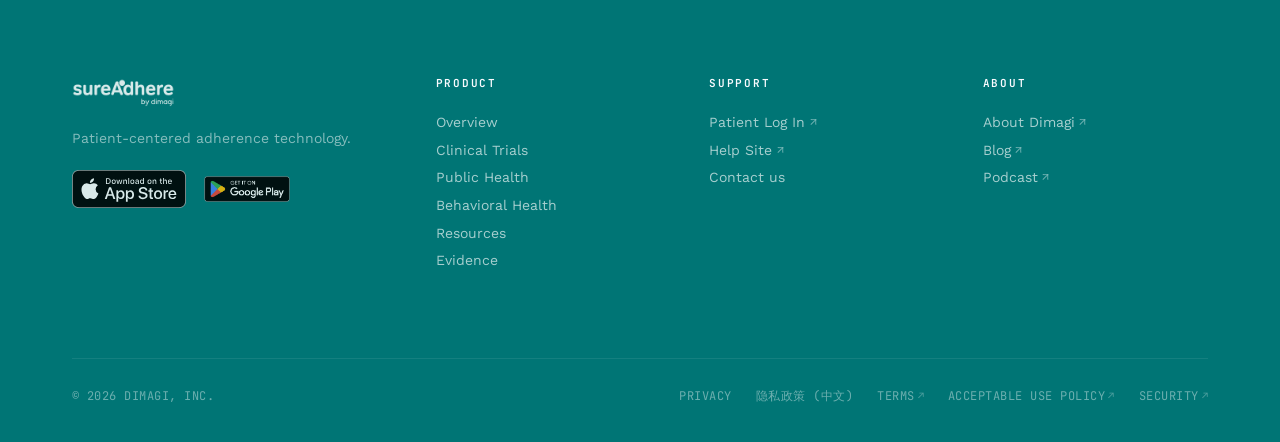
==== commit cd93fa76: "Move the dose workflow onto the homepage under the platform section Replaces the standalone /how-it-" ====
--- a/behavioral-health/index.html
+++ b/behavioral-health/index.html
@@ -441,7 +441,6 @@
         <h2>Product</h2>
         <ul>
           <li><a href="../index.html">Overview</a></li>
-          <li><a href="../how-it-works/index.html">How It Works</a></li>
           <li><a href="../clinical-trials/index.html">Clinical Trials</a></li>
           <li><a href="../public-health/index.html">Public Health</a></li>
           <li><a href="index.html">Behavioral Health</a></li>
